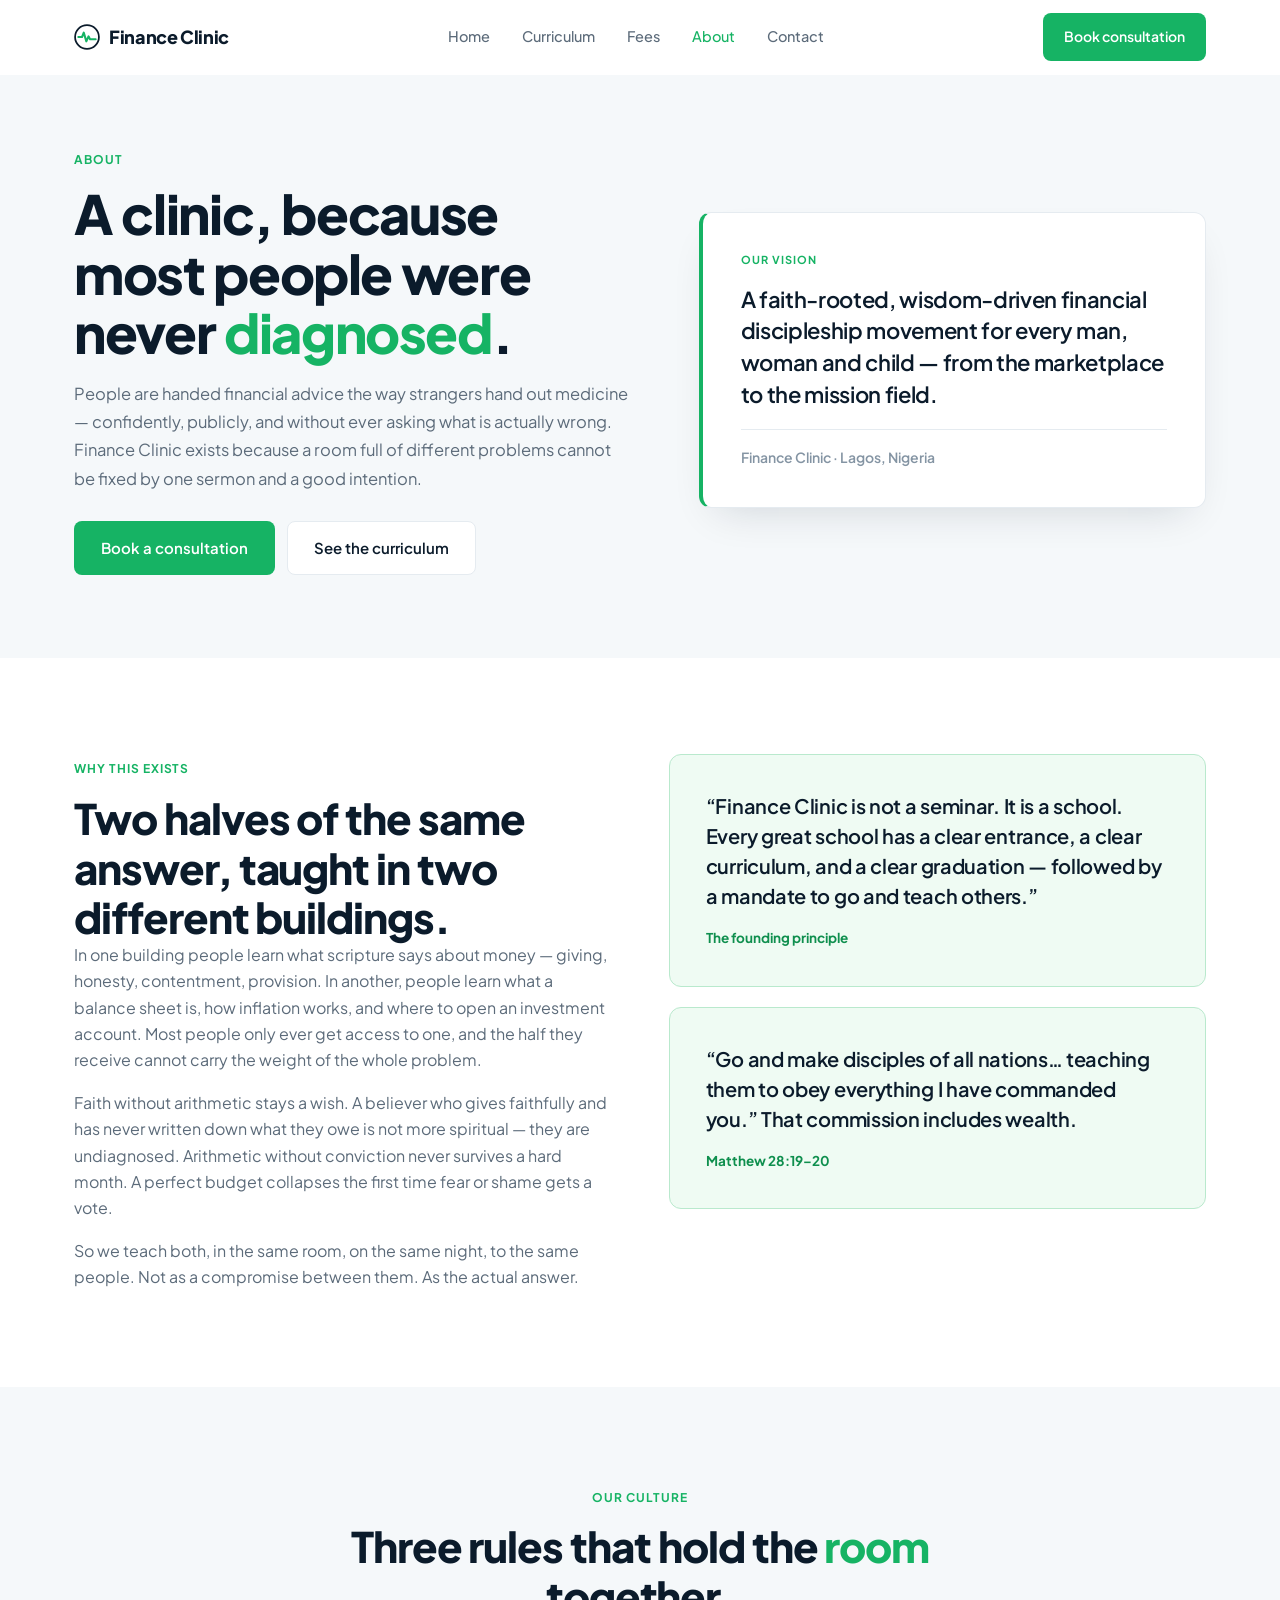
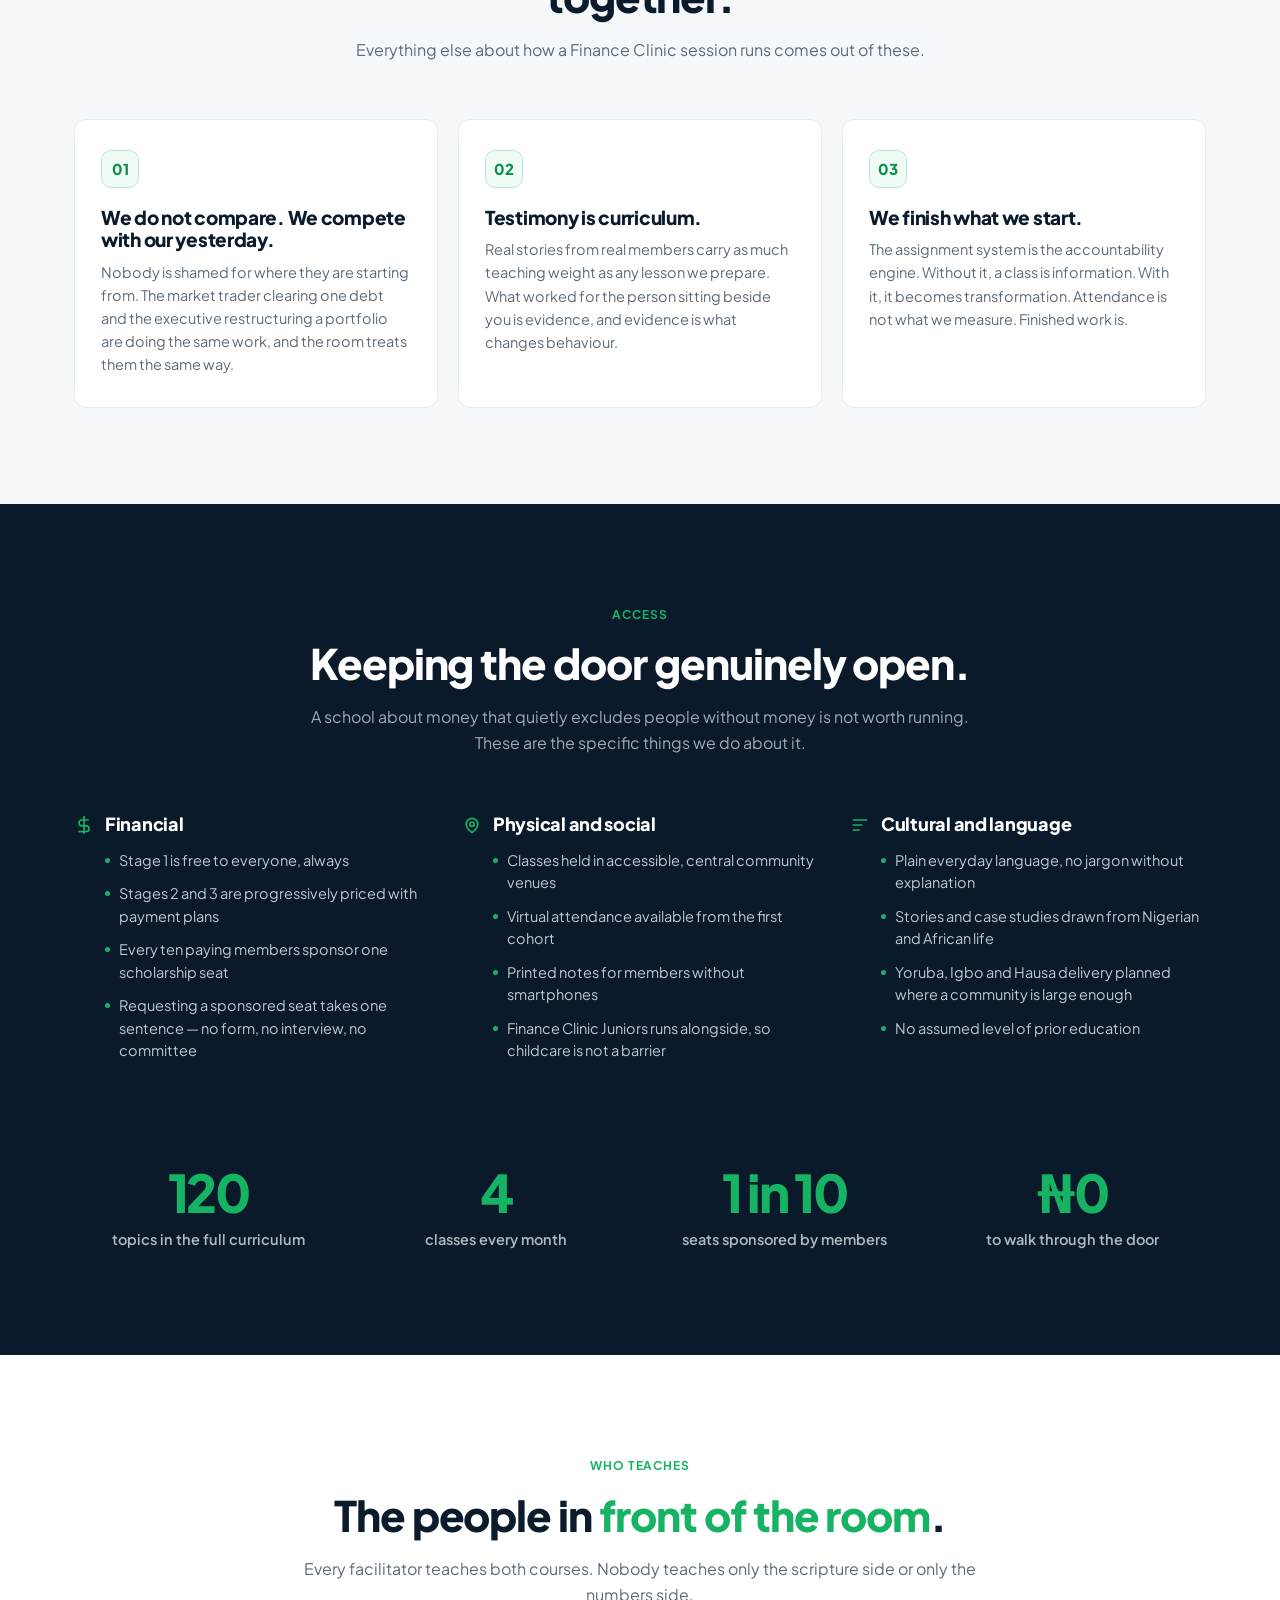
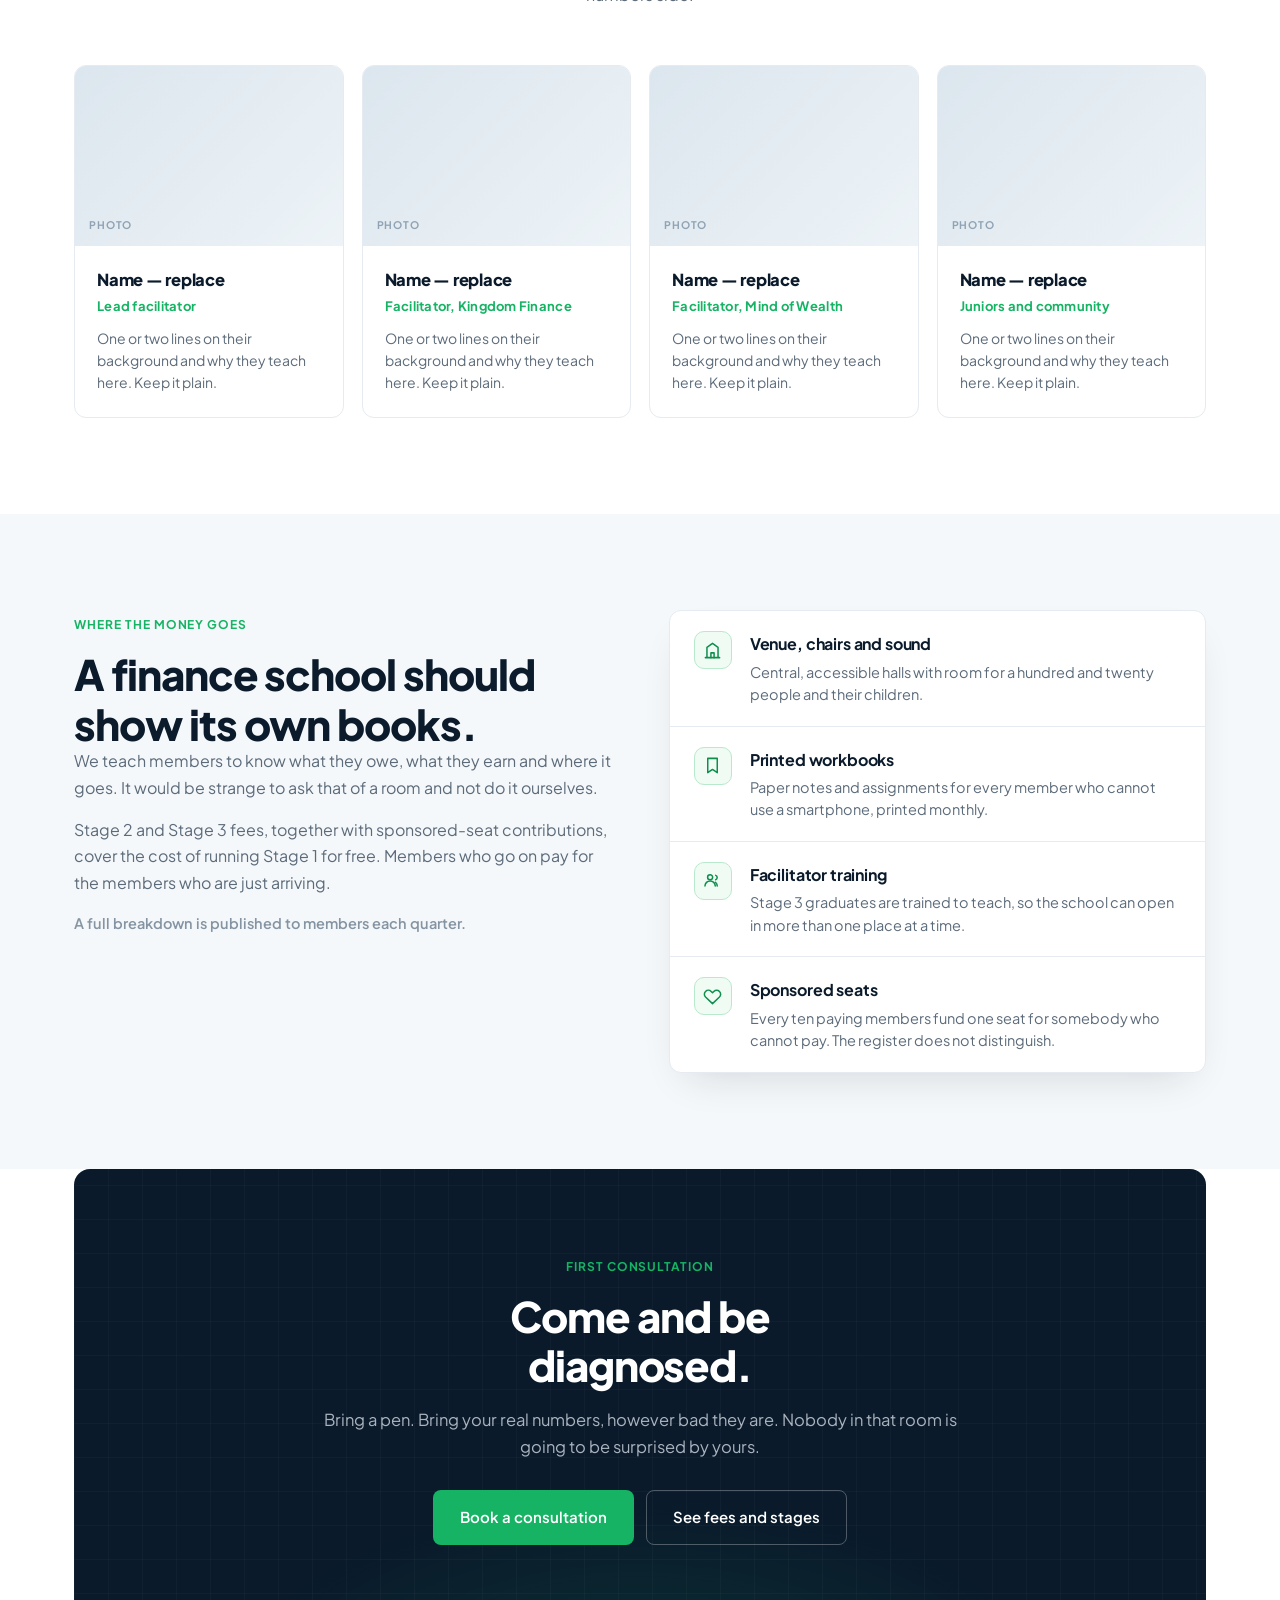
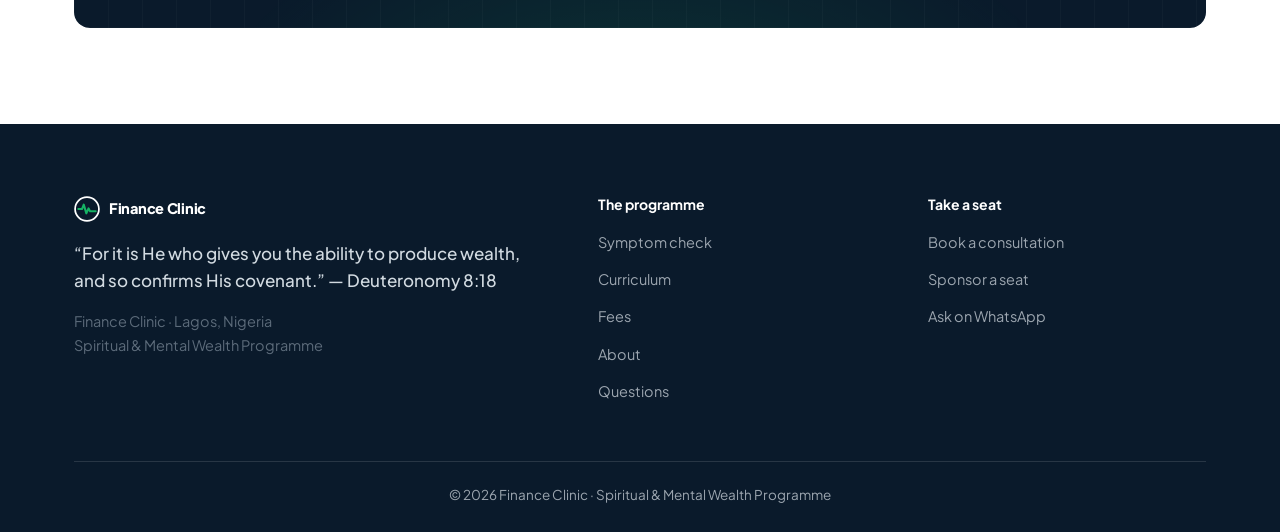
==== about.html @ 300122e2 "1. Restructure: Rename home page to index.html, import about and contact pages, update internal link" ====
<!DOCTYPE html>
<html lang="en">
<head>
<meta charset="UTF-8">
<meta name="viewport" content="width=device-width, initial-scale=1.0">
<title>About — Finance Clinic</title>
<meta name="description" content="Why Finance Clinic is a school and not a seminar. Our vision, our culture, how we keep the door open to every income, and where the money goes.">
<link rel="preconnect" href="https://fonts.googleapis.com">
<link rel="preconnect" href="https://fonts.gstatic.com" crossorigin>
<link href="https://fonts.googleapis.com/css2?family=Plus+Jakarta+Sans:wght@400;500;600;700;800&display=swap" rel="stylesheet">
<style>
:root{
  --navy:#0A1A2B;--ink:#0B1B2B;--body:#5C6B7A;--muted:#8494A3;
  --green:#16B364;--green-dk:#0F8F4E;--green-tint:#EFFBF3;--green-line:#B9E9CD;
  --bg:#F5F8FA;--white:#FFFFFF;--line:#E5EBF0;
  --r:12px;--r-sm:8px;--pad:clamp(64px,7.5vw,110px);--wrap:1180px;
  --shadow:0 18px 40px -18px rgba(11,27,43,.16);
}
*{box-sizing:border-box;margin:0;padding:0}
html{scroll-behavior:smooth;-webkit-text-size-adjust:100%}
body{background:var(--white);color:var(--ink);font-family:"Plus Jakarta Sans",-apple-system,sans-serif;font-size:16px;line-height:1.65;-webkit-font-smoothing:antialiased}
img,svg{display:block;max-width:100%}
a{color:inherit}
:focus-visible{outline:2.5px solid var(--green);outline-offset:3px;border-radius:4px}
.wrap{width:100%;max-width:var(--wrap);margin:0 auto;padding:0 24px}
.sec{padding:var(--pad) 0}
.sec--bg{background:var(--bg)}
.sec--navy{background:var(--navy);color:#E8EFF5}
h1,h2,h3,h4{line-height:1.18;letter-spacing:-.025em;font-weight:800}
h1{font-size:clamp(34px,4.9vw,54px);line-height:1.1}
h2{font-size:clamp(28px,3.6vw,42px)}
h3{font-size:clamp(18px,1.5vw,20px);letter-spacing:-.015em}
.g{color:var(--green)}
p{color:var(--body)}
.lede{font-size:16.5px;line-height:1.7}
.eyebrow{display:inline-block;font-size:12px;font-weight:700;letter-spacing:.08em;text-transform:uppercase;color:var(--green);margin-bottom:14px}
.head{text-align:center;max-width:680px;margin:0 auto clamp(38px,4.5vw,56px)}
.head h2{margin-bottom:16px}
.head p{font-size:16px}
.sec--navy .head h2{color:#fff}
.sec--navy .head p{color:rgba(232,239,245,.68)}

.btn{display:inline-flex;align-items:center;justify-content:center;gap:8px;font-family:inherit;font-size:15px;font-weight:600;padding:14px 26px;border-radius:var(--r-sm);border:1.5px solid transparent;text-decoration:none;cursor:pointer;transition:background .18s,transform .18s,border-color .18s,color .18s}
.btn--green{background:var(--green);color:#fff}
.btn--green:hover{background:var(--green-dk);transform:translateY(-2px)}
.btn--out{background:var(--white);color:var(--ink);border-color:var(--line)}
.btn--out:hover{border-color:var(--green);color:var(--green);transform:translateY(-2px)}
.btn--onNavy{background:transparent;color:#fff;border-color:rgba(255,255,255,.28)}
.btn--onNavy:hover{border-color:#fff;transform:translateY(-2px)}
.btn--sm{padding:11px 20px;font-size:14px}

.nav{position:sticky;top:0;z-index:80;background:rgba(255,255,255,.94);backdrop-filter:blur(10px);border-bottom:1px solid transparent;transition:border-color .25s}
.nav.stuck{border-bottom-color:var(--line)}
.nav__in{display:flex;align-items:center;justify-content:space-between;gap:22px;height:74px}
.brand{display:flex;align-items:center;gap:9px;text-decoration:none;font-weight:800;font-size:18px;letter-spacing:-.02em}
.brand svg{width:26px;height:26px;flex:none}
.nav__links{display:flex;gap:32px}
.nav__links a{font-size:14.5px;font-weight:500;color:var(--body);text-decoration:none;transition:color .16s}
.nav__links a:hover,.nav__links a.on{color:var(--green)}
@media(max-width:940px){.nav__links{display:none}}
@media(max-width:420px){.nav .btn{display:none}}

/* hero */
.hero{background:var(--bg);padding:clamp(46px,5.5vw,78px) 0 clamp(56px,6.5vw,92px)}
.hero__grid{display:grid;grid-template-columns:1.05fr .95fr;gap:clamp(34px,5vw,64px);align-items:center}
.hero h1{margin-bottom:18px}
.hero h1 span{color:var(--green)}
.hero p{max-width:48ch}
.hero__btns{display:flex;flex-wrap:wrap;gap:12px;margin-top:28px}
@media(max-width:900px){.hero__grid{grid-template-columns:1fr}}
.vision{background:var(--white);border:1px solid var(--line);border-left:4px solid var(--green);border-radius:var(--r);box-shadow:var(--shadow);padding:clamp(28px,3.4vw,38px)}
.vision span{display:block;font-size:11px;font-weight:700;letter-spacing:.09em;text-transform:uppercase;color:var(--green);margin-bottom:14px}
.vision p{font-size:clamp(18px,2vw,22px);line-height:1.45;color:var(--ink);font-weight:600;letter-spacing:-.015em}
.vision cite{display:block;font-style:normal;font-size:14px;color:var(--muted);margin-top:18px;padding-top:16px;border-top:1px solid var(--line);font-weight:600}

/* story */
.story{display:grid;grid-template-columns:1fr 1fr;gap:clamp(30px,4.5vw,64px);align-items:start}
@media(max-width:900px){.story{grid-template-columns:1fr}}
.story p + p{margin-top:16px}
.pull{background:var(--green-tint);border:1px solid var(--green-line);border-radius:var(--r);padding:clamp(26px,3.2vw,36px)}
.pull p{font-size:clamp(17px,1.9vw,20px);line-height:1.5;color:var(--ink);font-weight:600;letter-spacing:-.015em}
.pull cite{display:block;font-style:normal;font-size:13.5px;color:var(--green-dk);margin-top:16px;font-weight:700}

/* culture cards */
.cards3{display:grid;grid-template-columns:repeat(3,1fr);gap:20px}
@media(max-width:900px){.cards3{grid-template-columns:1fr}}
.vcard{background:var(--white);border:1px solid var(--line);border-radius:var(--r);padding:30px 26px;transition:box-shadow .2s,transform .2s,border-color .2s}
.vcard:hover{box-shadow:var(--shadow);transform:translateY(-3px);border-color:var(--green-line)}
.vcard__n{width:38px;height:38px;border-radius:10px;background:var(--green-tint);border:1px solid var(--green-line);display:grid;place-items:center;font-weight:800;color:var(--green-dk);font-size:15px;margin-bottom:18px}
.vcard h3{margin-bottom:10px;font-size:19px}
.vcard p{font-size:14.5px;line-height:1.6}

/* access */
.access{display:grid;grid-template-columns:repeat(3,1fr);gap:clamp(20px,3vw,32px)}
@media(max-width:900px){.access{grid-template-columns:1fr}}
.acc h3{display:flex;gap:11px;align-items:flex-start;margin-bottom:14px;font-size:18px;color:#fff}
.acc h3 svg{width:20px;height:20px;flex:none;margin-top:2px;fill:none;stroke:var(--green);stroke-width:2;stroke-linecap:round;stroke-linejoin:round}
.acc ul{list-style:none;display:grid;gap:11px;padding-left:31px}
.acc li{font-size:14.5px;line-height:1.55;color:rgba(232,239,245,.82);position:relative;padding-left:14px}
.acc li::before{content:"";position:absolute;left:0;top:9px;width:5px;height:5px;border-radius:99px;background:var(--green)}

/* people */
.people{display:grid;grid-template-columns:repeat(4,1fr);gap:18px}
@media(max-width:940px){.people{grid-template-columns:1fr 1fr}}
@media(max-width:520px){.people{grid-template-columns:1fr}}
.person{background:var(--white);border:1px solid var(--line);border-radius:var(--r);overflow:hidden}
.person__ph{height:180px;background:linear-gradient(135deg,#DCE6EE,#EDF3F7);position:relative}
.person__ph::after{content:attr(data-label);position:absolute;left:14px;bottom:12px;font-size:10.5px;font-weight:700;letter-spacing:.08em;text-transform:uppercase;color:#8FA3B4}
.person__bd{padding:20px 22px 24px}
.person__bd b{display:block;font-size:16.5px;font-weight:800;letter-spacing:-.015em}
.person__bd span{display:block;font-size:13px;font-weight:700;color:var(--green);margin-top:3px;letter-spacing:.02em}
.person__bd p{font-size:14px;line-height:1.55;margin-top:11px}

/* transparency */
.money{background:var(--white);border:1px solid var(--line);border-radius:var(--r);box-shadow:var(--shadow);overflow:hidden}
.money__row{display:grid;grid-template-columns:auto 1fr;gap:18px;padding:20px 24px;border-bottom:1px solid var(--line);align-items:start}
.money__row:last-child{border-bottom:0}
.money__ic{width:38px;height:38px;border-radius:10px;background:var(--green-tint);border:1px solid var(--green-line);display:grid;place-items:center}
.money__ic svg{width:19px;height:19px;fill:none;stroke:var(--green-dk);stroke-width:1.9;stroke-linecap:round;stroke-linejoin:round}
.money__row b{display:block;font-size:16px;font-weight:700;letter-spacing:-.01em}
.money__row p{font-size:14.5px;line-height:1.55;margin-top:3px}
.note{margin-top:20px;font-size:14.5px;color:var(--muted);font-weight:600}

/* stats */
.stats{display:grid;grid-template-columns:repeat(4,1fr);gap:20px}
@media(max-width:820px){.stats{grid-template-columns:1fr 1fr}}
.stat{text-align:center;padding:8px}
.stat b{display:block;font-size:clamp(38px,4.6vw,52px);font-weight:800;letter-spacing:-.045em;color:var(--green);line-height:1}
.stat span{display:block;font-size:14.5px;color:rgba(232,239,245,.75);margin-top:10px;font-weight:600}

/* cta + footer */
.final{padding:0 0 var(--pad)}
.cta{position:relative;overflow:hidden;border-radius:16px;text-align:center;padding:clamp(48px,6.5vw,86px) 24px;background:var(--navy)}
.cta::before{content:"";position:absolute;inset:0;opacity:.55;background:
  radial-gradient(620px 320px at 50% 120%,rgba(22,179,100,.3),transparent 70%),
  repeating-linear-gradient(90deg,rgba(255,255,255,.05) 0 1px,transparent 1px 34px),
  repeating-linear-gradient(0deg,rgba(255,255,255,.05) 0 1px,transparent 1px 34px)}
.cta > *{position:relative}
.cta h2{color:#fff;max-width:16ch;margin:0 auto 16px}
.cta p{color:rgba(232,239,245,.72);max-width:54ch;margin:0 auto;font-size:16.5px}
.cta__btns{display:flex;gap:12px;justify-content:center;flex-wrap:wrap;margin-top:30px}
.foot{background:var(--navy);color:rgba(232,239,245,.66);padding:clamp(50px,6vw,72px) 0 0}
.foot__grid{display:grid;grid-template-columns:1.7fr 1fr 1fr;gap:clamp(26px,4vw,52px)}
@media(max-width:820px){.foot__grid{grid-template-columns:1fr 1fr}}
@media(max-width:540px){.foot__grid{grid-template-columns:1fr}}
.foot .brand{color:#fff}
.foot h4{color:#fff;font-size:14px;font-weight:700;margin-bottom:16px;letter-spacing:0}
.foot ul{list-style:none;display:grid;gap:11px}
.foot a{font-size:14.5px;text-decoration:none;transition:color .16s}
.foot a:hover{color:var(--green)}
.verse{font-size:17px;line-height:1.6;color:rgba(232,239,245,.9);max-width:44ch;margin-top:18px;font-weight:500}
.foot__addr{font-size:14.5px;margin-top:16px}
.foot__bar{margin-top:clamp(38px,5vw,56px);border-top:1px solid rgba(255,255,255,.12);padding:22px 0 26px;text-align:center;font-size:13.5px}

.pull--2{margin-top:20px}
.sec--tight{padding-top:0}
.rv{opacity:0;transform:translateY(18px);transition:opacity .6s ease,transform .6s ease}
.rv.on{opacity:1;transform:none}
@media(prefers-reduced-motion:reduce){*{animation:none!important;transition:none!important}.rv{opacity:1;transform:none}html{scroll-behavior:auto}}
</style>
</head>
<body>

<nav class="nav" id="nav">
  <div class="wrap nav__in">
    <a class="brand" href="index.html">
      <svg viewBox="0 0 24 24" aria-hidden="true"><circle cx="12" cy="12" r="11" fill="none" stroke="#0B1B2B" stroke-width="1.6"/><path d="M4 12h3.4l1.6-4 2.4 8 2-4.6 1.4 2.6H20" fill="none" stroke="#16B364" stroke-width="1.9" stroke-linecap="round" stroke-linejoin="round"/></svg>
      Finance Clinic
    </a>
    <div class="nav__links">
      <a href="index.html">Home</a>
      <a href="curriculum.html">Curriculum</a>
      <a href="fees.html">Fees</a>
      <a href="about.html" class="on">About</a>
      <a href="contact.html">Contact</a>
    </div>
    <a class="btn btn--green btn--sm" href="contact.html">Book consultation</a>
  </div>
</nav>

<main id="top">

<!-- HERO -->
<section class="hero">
  <div class="wrap hero__grid">
    <div>
      <span class="eyebrow">About</span>
      <h1>A clinic, because most people were never <span>diagnosed</span>.</h1>
      <p class="lede">People are handed financial advice the way strangers hand out medicine — confidently, publicly, and without ever asking what is actually wrong. Finance Clinic exists because a room full of different problems cannot be fixed by one sermon and a good intention.</p>
      <div class="hero__btns">
        <a class="btn btn--green" href="contact.html">Book a consultation</a>
        <a class="btn btn--out" href="curriculum.html">See the curriculum</a>
      </div>
    </div>
    <aside class="vision rv">
      <span>Our vision</span>
      <p>A faith-rooted, wisdom-driven financial discipleship movement for every man, woman and child — from the marketplace to the mission field.</p>
      <cite>Finance Clinic · Lagos, Nigeria</cite>
    </aside>
  </div>
</section>

<!-- STORY -->
<section class="sec">
  <div class="wrap story">
    <div class="rv">
      <span class="eyebrow">Why this exists</span>
      <h2>Two halves of the same answer, taught in two different buildings.</h2>
      <p>In one building people learn what scripture says about money — giving, honesty, contentment, provision. In another, people learn what a balance sheet is, how inflation works, and where to open an investment account. Most people only ever get access to one, and the half they receive cannot carry the weight of the whole problem.</p>
      <p>Faith without arithmetic stays a wish. A believer who gives faithfully and has never written down what they owe is not more spiritual — they are undiagnosed. Arithmetic without conviction never survives a hard month. A perfect budget collapses the first time fear or shame gets a vote.</p>
      <p>So we teach both, in the same room, on the same night, to the same people. Not as a compromise between them. As the actual answer.</p>
    </div>
    <div class="rv">
      <div class="pull">
        <p>“Finance Clinic is not a seminar. It is a school. Every great school has a clear entrance, a clear curriculum, and a clear graduation — followed by a mandate to go and teach others.”</p>
        <cite>The founding principle</cite>
      </div>
      <div class="pull pull--2">
        <p>“Go and make disciples of all nations… teaching them to obey everything I have commanded you.” That commission includes wealth.</p>
        <cite>Matthew 28:19–20</cite>
      </div>
    </div>
  </div>
</section>

<!-- CULTURE -->
<section class="sec sec--bg">
  <div class="wrap">
    <div class="head rv">
      <span class="eyebrow">Our culture</span>
      <h2>Three rules that hold the <span class="g">room</span> together.</h2>
      <p>Everything else about how a Finance Clinic session runs comes out of these.</p>
    </div>
    <div class="cards3">
      <div class="vcard rv">
        <div class="vcard__n">01</div>
        <h3>We do not compare. We compete with our yesterday.</h3>
        <p>Nobody is shamed for where they are starting from. The market trader clearing one debt and the executive restructuring a portfolio are doing the same work, and the room treats them the same way.</p>
      </div>
      <div class="vcard rv">
        <div class="vcard__n">02</div>
        <h3>Testimony is curriculum.</h3>
        <p>Real stories from real members carry as much teaching weight as any lesson we prepare. What worked for the person sitting beside you is evidence, and evidence is what changes behaviour.</p>
      </div>
      <div class="vcard rv">
        <div class="vcard__n">03</div>
        <h3>We finish what we start.</h3>
        <p>The assignment system is the accountability engine. Without it, a class is information. With it, it becomes transformation. Attendance is not what we measure. Finished work is.</p>
      </div>
    </div>
  </div>
</section>

<!-- ACCESS -->
<section class="sec sec--navy">
  <div class="wrap">
    <div class="head rv">
      <span class="eyebrow">Access</span>
      <h2>Keeping the door genuinely open.</h2>
      <p>A school about money that quietly excludes people without money is not worth running. These are the specific things we do about it.</p>
    </div>
    <div class="access">
      <div class="acc rv">
        <h3><svg viewBox="0 0 24 24"><path d="M12 2v20M17 6H9.5a3.5 3.5 0 000 7h5a3.5 3.5 0 010 7H6"/></svg>Financial</h3>
        <ul>
          <li>Stage 1 is free to everyone, always</li>
          <li>Stages 2 and 3 are progressively priced with payment plans</li>
          <li>Every ten paying members sponsor one scholarship seat</li>
          <li>Requesting a sponsored seat takes one sentence — no form, no interview, no committee</li>
        </ul>
      </div>
      <div class="acc rv">
        <h3><svg viewBox="0 0 24 24"><path d="M12 21s-7-5.2-7-10a7 7 0 0114 0c0 4.8-7 10-7 10z"/><circle cx="12" cy="11" r="2.6"/></svg>Physical and social</h3>
        <ul>
          <li>Classes held in accessible, central community venues</li>
          <li>Virtual attendance available from the first cohort</li>
          <li>Printed notes for members without smartphones</li>
          <li>Finance Clinic Juniors runs alongside, so childcare is not a barrier</li>
        </ul>
      </div>
      <div class="acc rv">
        <h3><svg viewBox="0 0 24 24"><path d="M4 6h16M4 12h10M4 18h7"/></svg>Cultural and language</h3>
        <ul>
          <li>Plain everyday language, no jargon without explanation</li>
          <li>Stories and case studies drawn from Nigerian and African life</li>
          <li>Yoruba, Igbo and Hausa delivery planned where a community is large enough</li>
          <li>No assumed level of prior education</li>
        </ul>
      </div>
    </div>
  </div>
</section>

<!-- NUMBERS -->
<!-- REPLACE: these four figures are placeholders. Publish only numbers you can evidence. -->
<section class="sec sec--navy sec--tight">
  <div class="wrap">
    <div class="stats">
      <div class="stat rv"><b>120</b><span>topics in the full curriculum</span></div>
      <div class="stat rv"><b>4</b><span>classes every month</span></div>
      <div class="stat rv"><b>1 in 10</b><span>seats sponsored by members</span></div>
      <div class="stat rv"><b>₦0</b><span>to walk through the door</span></div>
    </div>
  </div>
</section>

<!-- PEOPLE -->
<!-- REPLACE BEFORE PUBLISHING: photo slots and all four names, roles and bios are placeholders. -->
<section class="sec">
  <div class="wrap">
    <div class="head rv">
      <span class="eyebrow">Who teaches</span>
      <h2>The people in <span class="g">front of the room</span>.</h2>
      <p>Every facilitator teaches both courses. Nobody teaches only the scripture side or only the numbers side.</p>
    </div>
    <div class="people">
      <div class="person rv">
        <div class="person__ph" data-label="Photo"></div>
        <div class="person__bd"><b>Name — replace</b><span>Lead facilitator</span><p>One or two lines on their background and why they teach here. Keep it plain.</p></div>
      </div>
      <div class="person rv">
        <div class="person__ph" data-label="Photo"></div>
        <div class="person__bd"><b>Name — replace</b><span>Facilitator, Kingdom Finance</span><p>One or two lines on their background and why they teach here. Keep it plain.</p></div>
      </div>
      <div class="person rv">
        <div class="person__ph" data-label="Photo"></div>
        <div class="person__bd"><b>Name — replace</b><span>Facilitator, Mind of Wealth</span><p>One or two lines on their background and why they teach here. Keep it plain.</p></div>
      </div>
      <div class="person rv">
        <div class="person__ph" data-label="Photo"></div>
        <div class="person__bd"><b>Name — replace</b><span>Juniors and community</span><p>One or two lines on their background and why they teach here. Keep it plain.</p></div>
      </div>
    </div>
  </div>
</section>

<!-- TRANSPARENCY -->
<section class="sec sec--bg">
  <div class="wrap story">
    <div class="rv">
      <span class="eyebrow">Where the money goes</span>
      <h2>A finance school should show its own books.</h2>
      <p>We teach members to know what they owe, what they earn and where it goes. It would be strange to ask that of a room and not do it ourselves.</p>
      <p>Stage 2 and Stage 3 fees, together with sponsored-seat contributions, cover the cost of running Stage 1 for free. Members who go on pay for the members who are just arriving.</p>
      <p class="note">A full breakdown is published to members each quarter.</p>
    </div>
    <div class="rv">
      <div class="money">
        <div class="money__row">
          <div class="money__ic"><svg viewBox="0 0 24 24"><path d="M3 21h18M5 21V8l7-5 7 5v13"/><path d="M10 21v-6h4v6"/></svg></div>
          <div><b>Venue, chairs and sound</b><p>Central, accessible halls with room for a hundred and twenty people and their children.</p></div>
        </div>
        <div class="money__row">
          <div class="money__ic"><svg viewBox="0 0 24 24"><path d="M6 3h12v18l-6-4-6 4z"/></svg></div>
          <div><b>Printed workbooks</b><p>Paper notes and assignments for every member who cannot use a smartphone, printed monthly.</p></div>
        </div>
        <div class="money__row">
          <div class="money__ic"><svg viewBox="0 0 24 24"><circle cx="9" cy="8" r="3.2"/><path d="M2.5 19a6.5 6.5 0 0113 0"/><path d="M16 5.5a3 3 0 010 5.6M18 19a6.4 6.4 0 00-2.2-4.8"/></svg></div>
          <div><b>Facilitator training</b><p>Stage 3 graduates are trained to teach, so the school can open in more than one place at a time.</p></div>
        </div>
        <div class="money__row">
          <div class="money__ic"><svg viewBox="0 0 24 24"><path d="M20.8 5.6a5 5 0 00-7.1 0L12 7.3l-1.7-1.7a5 5 0 10-7.1 7.1L12 21l8.8-8.3a5 5 0 000-7.1z"/></svg></div>
          <div><b>Sponsored seats</b><p>Every ten paying members fund one seat for somebody who cannot pay. The register does not distinguish.</p></div>
        </div>
      </div>
    </div>
  </div>
</section>

<!-- CTA -->
<section class="final">
  <div class="wrap">
    <div class="cta rv">
      <span class="eyebrow">First consultation</span>
      <h2>Come and be diagnosed.</h2>
      <p>Bring a pen. Bring your real numbers, however bad they are. Nobody in that room is going to be surprised by yours.</p>
      <div class="cta__btns">
        <a class="btn btn--green" href="contact.html">Book a consultation</a>
        <a class="btn btn--onNavy" href="fees.html">See fees and stages</a>
      </div>
    </div>
  </div>
</section>

</main>

<footer class="foot">
  <div class="wrap">
    <div class="foot__grid">
      <div>
        <a class="brand" href="index.html">
          <svg viewBox="0 0 24 24" aria-hidden="true"><circle cx="12" cy="12" r="11" fill="none" stroke="#FFFFFF" stroke-width="1.6"/><path d="M4 12h3.4l1.6-4 2.4 8 2-4.6 1.4 2.6H20" fill="none" stroke="#16B364" stroke-width="1.9" stroke-linecap="round" stroke-linejoin="round"/></svg>
          Finance Clinic
        </a>
        <p class="verse">“For it is He who gives you the ability to produce wealth, and so confirms His covenant.” — Deuteronomy 8:18</p>
        <p class="foot__addr">Finance Clinic · Lagos, Nigeria<br>Spiritual &amp; Mental Wealth Programme</p>
      </div>
      <div>
        <h4>The programme</h4>
        <ul>
          <li><a href="index.html#check">Symptom check</a></li>
          <li><a href="curriculum.html">Curriculum</a></li>
          <li><a href="fees.html">Fees</a></li>
          <li><a href="about.html">About</a></li>
          <li><a href="index.html#faq">Questions</a></li>
        </ul>
      </div>
      <div>
        <h4>Take a seat</h4>
        <ul>
          <li><a href="contact.html">Book a consultation</a></li>
          <li><a href="contact.html">Sponsor a seat</a></li>
          <li><a href="contact.html">Ask on WhatsApp</a></li>
        </ul>
      </div>
    </div>
    <div class="foot__bar">© 2026 Finance Clinic · Spiritual &amp; Mental Wealth Programme</div>
  </div>
</footer>

<script>
(function(){
  var nav=document.getElementById('nav');
  var s=function(){nav.classList.toggle('stuck',window.scrollY>10)};s();
  window.addEventListener('scroll',s,{passive:true});
  if('IntersectionObserver' in window){
    var io=new IntersectionObserver(function(es){es.forEach(function(e){if(e.isIntersecting){e.target.classList.add('on');io.unobserve(e.target)}})},{threshold:.1,rootMargin:'0px 0px -40px 0px'});
    document.querySelectorAll('.rv').forEach(function(el,i){el.style.transitionDelay=(Math.min(i%4,3)*65)+'ms';io.observe(el)});
  } else {document.querySelectorAll('.rv').forEach(function(el){el.classList.add('on')})}
})();
</script>
</body>
</html>
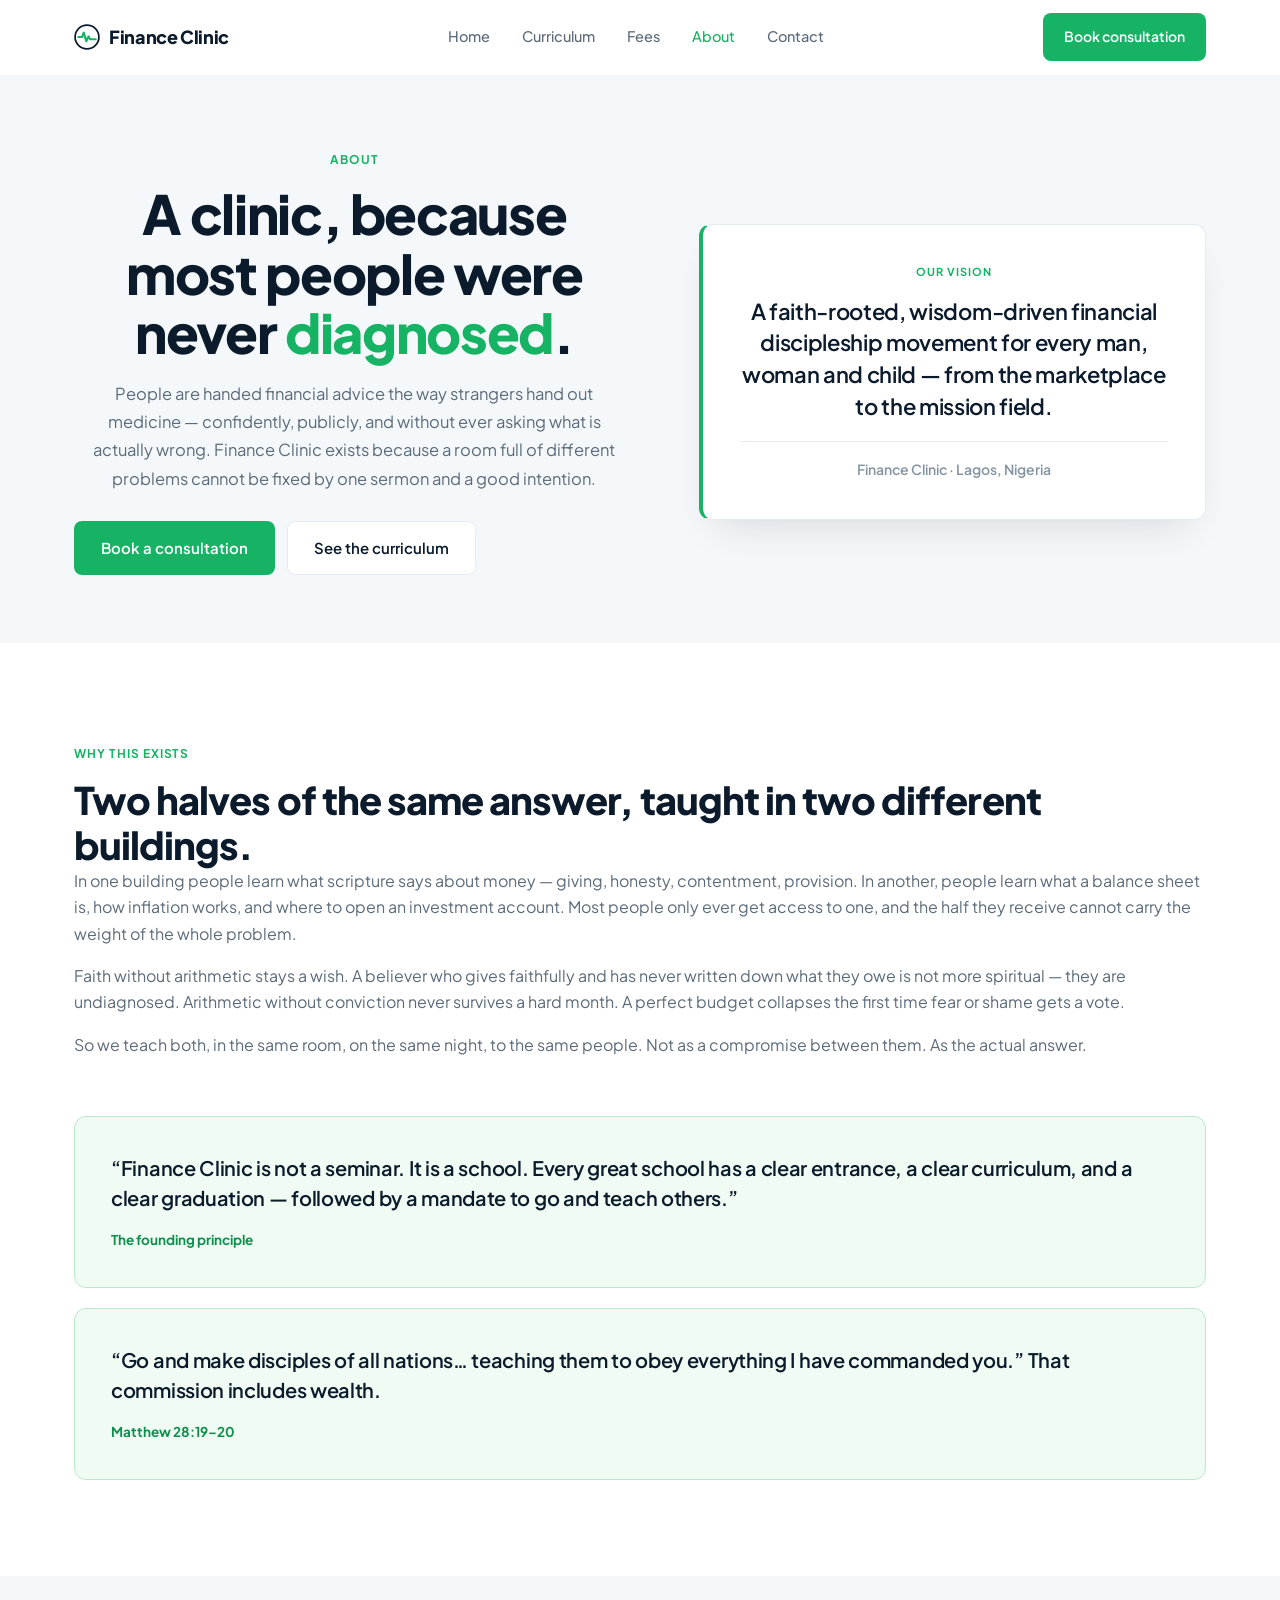
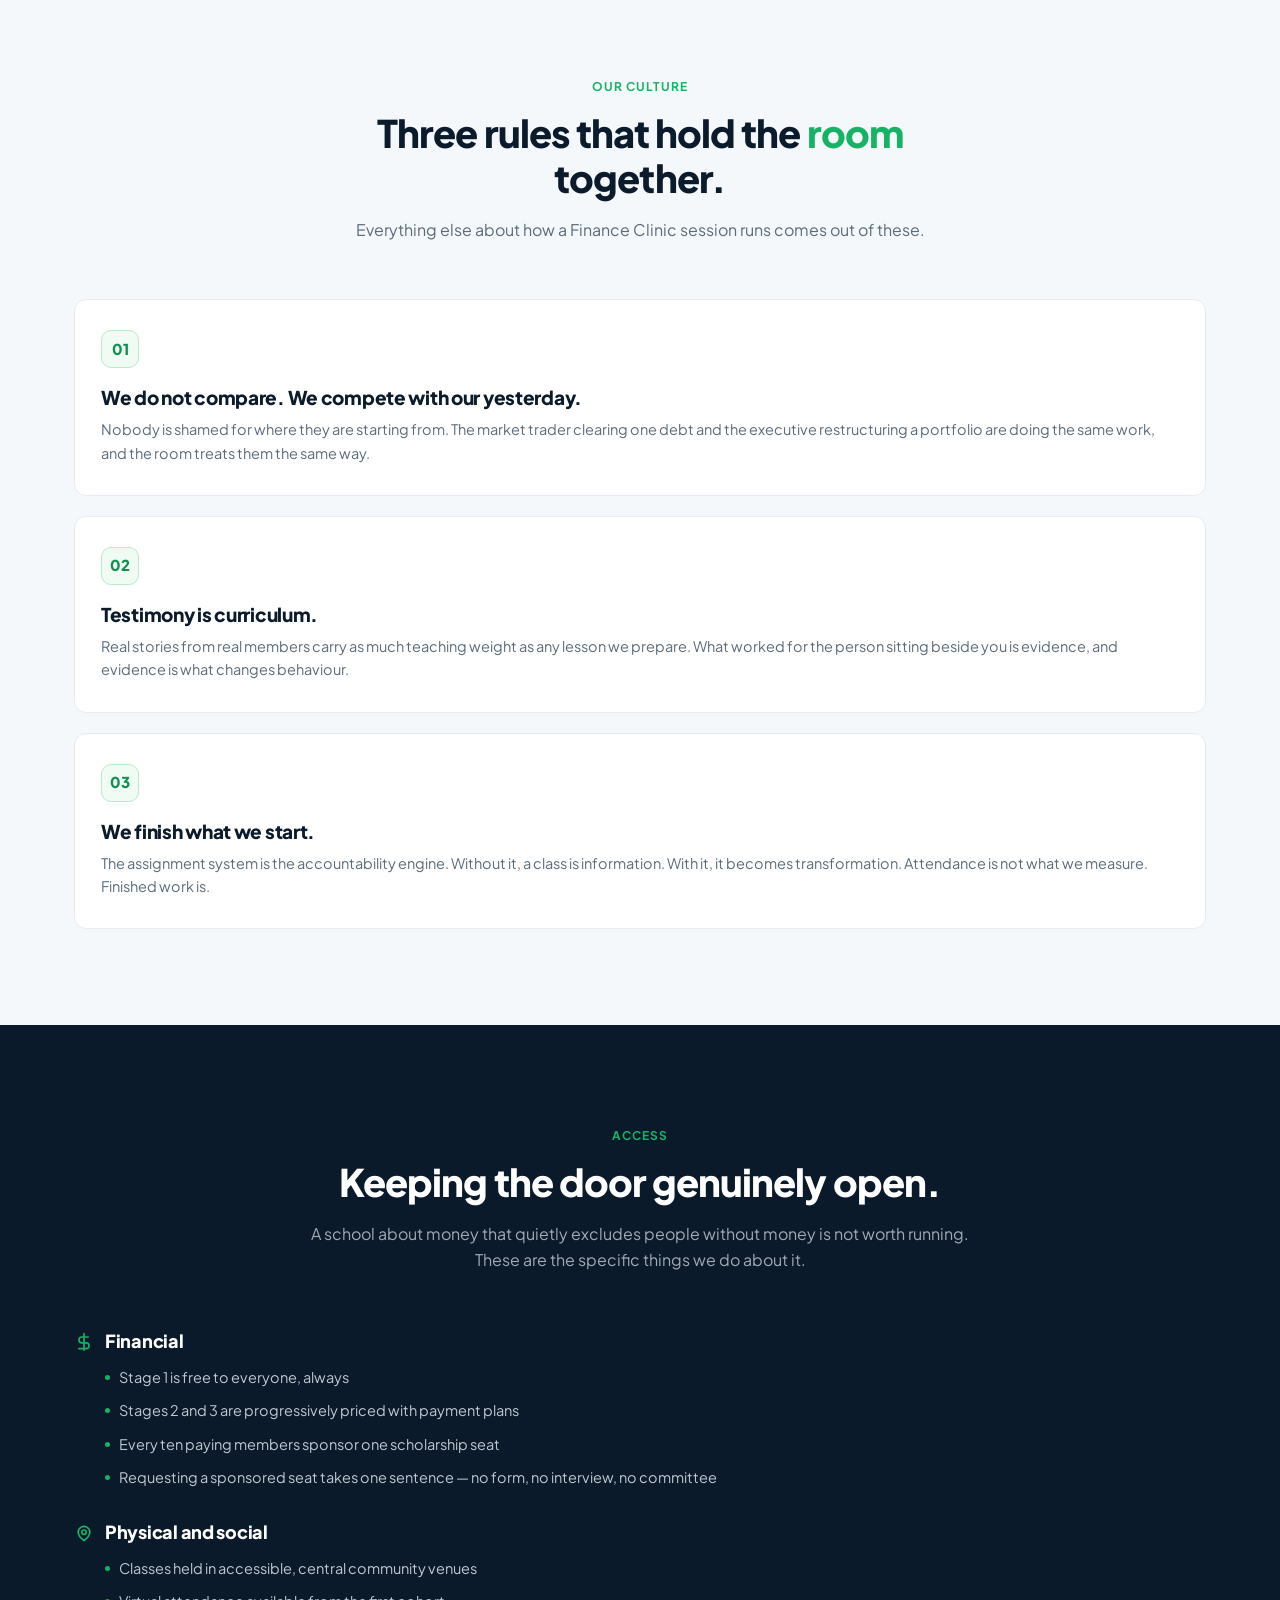
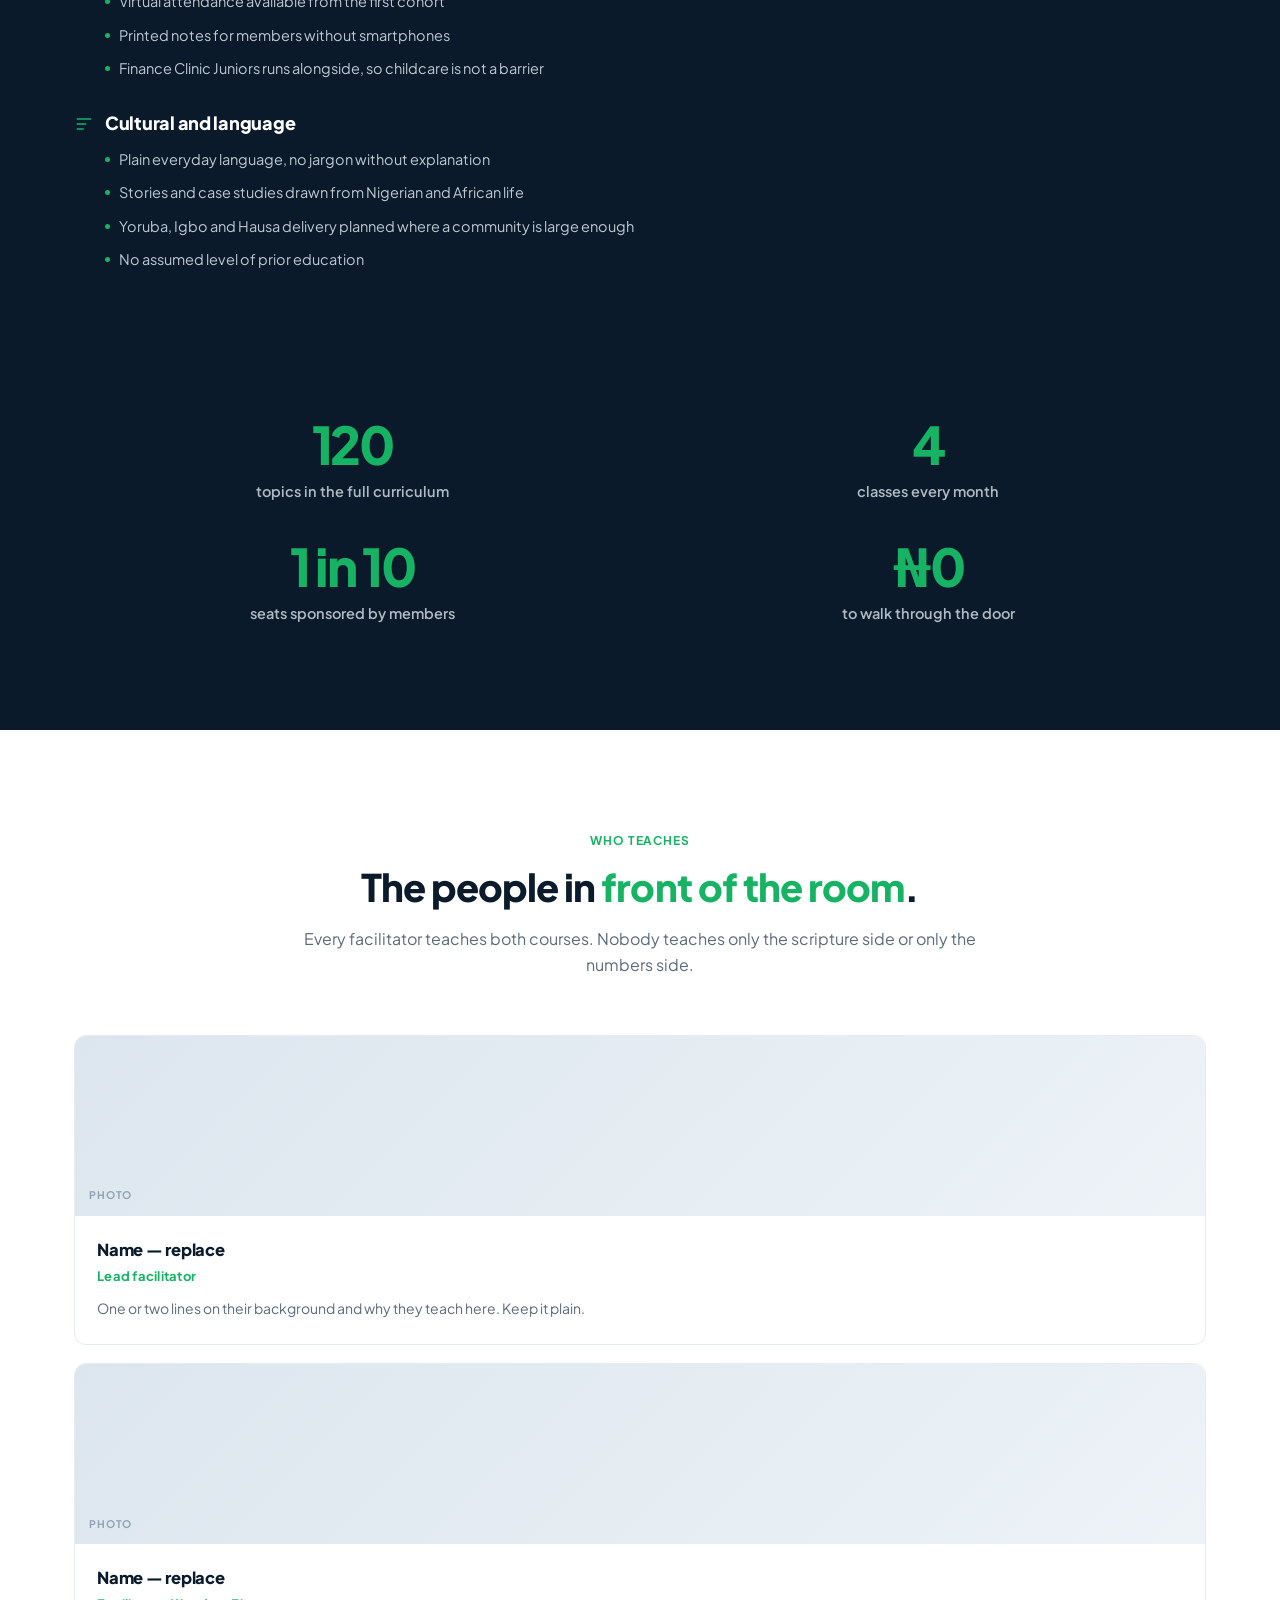
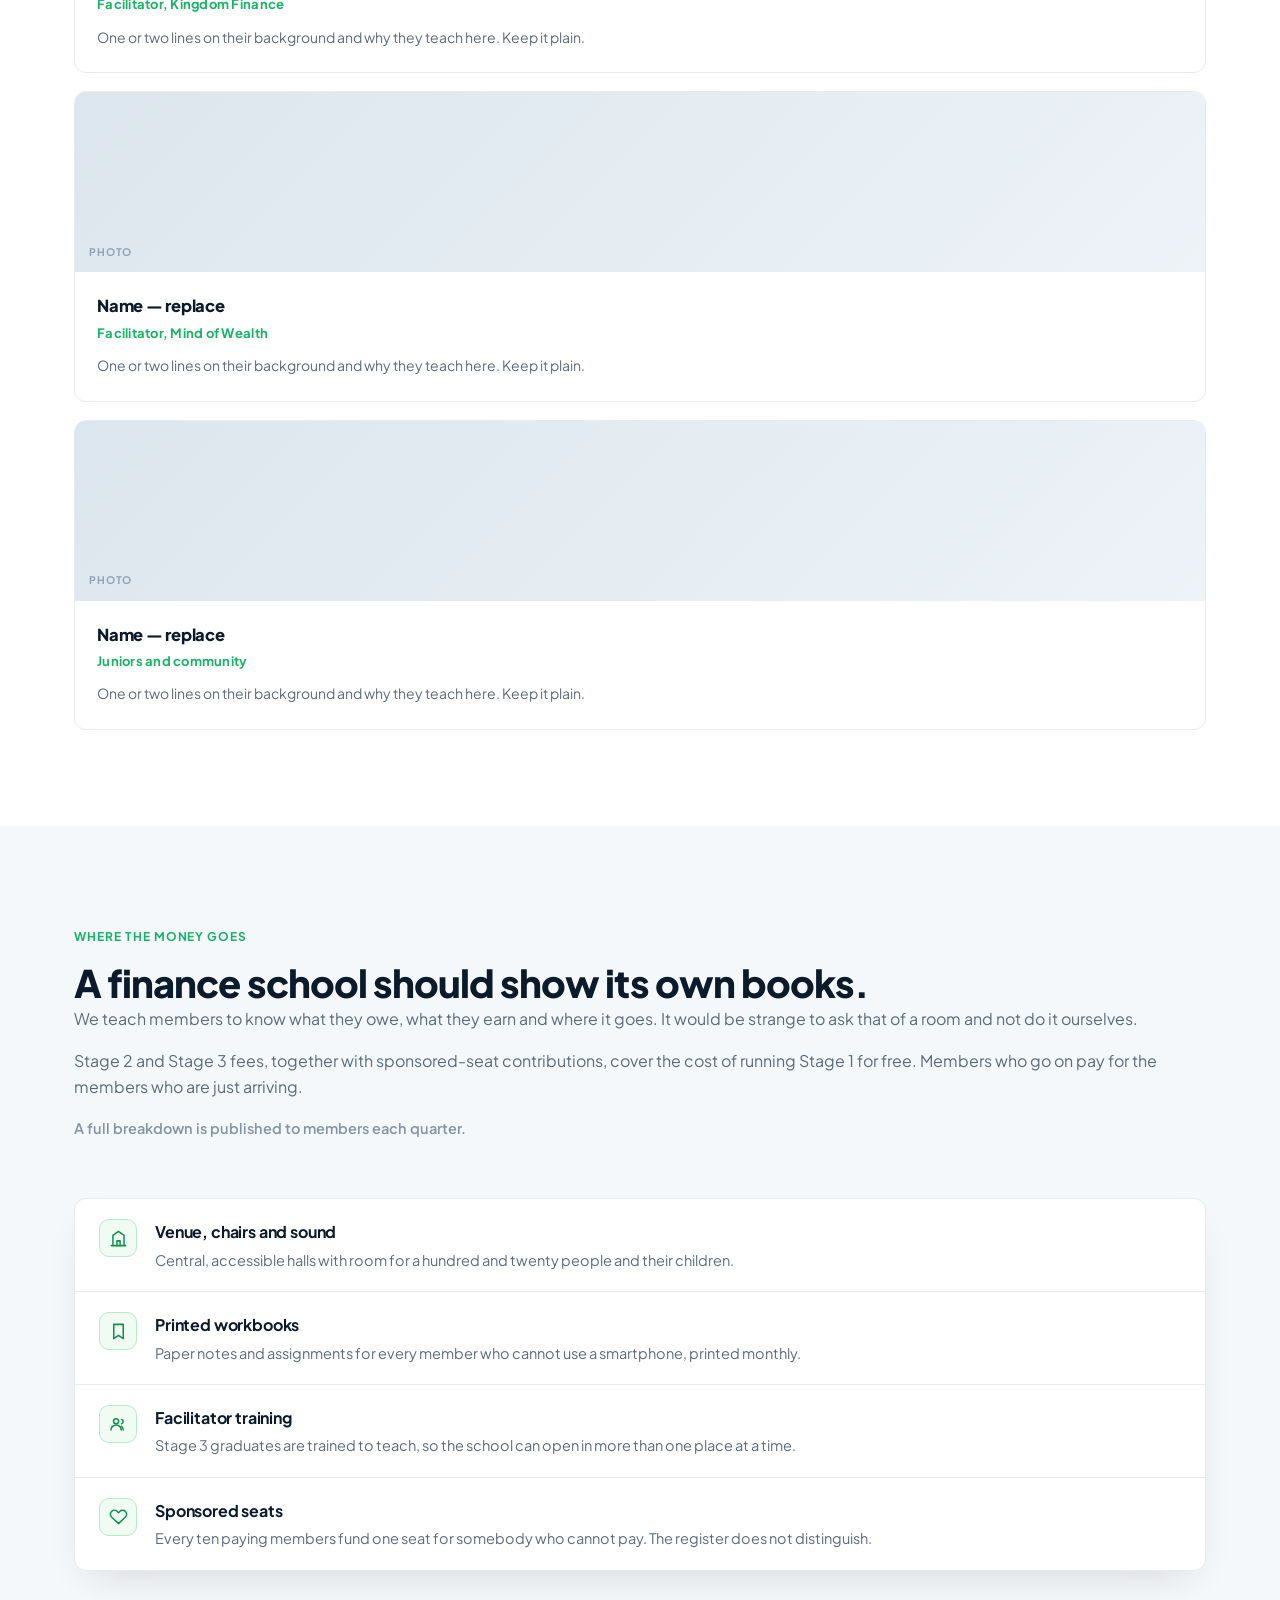
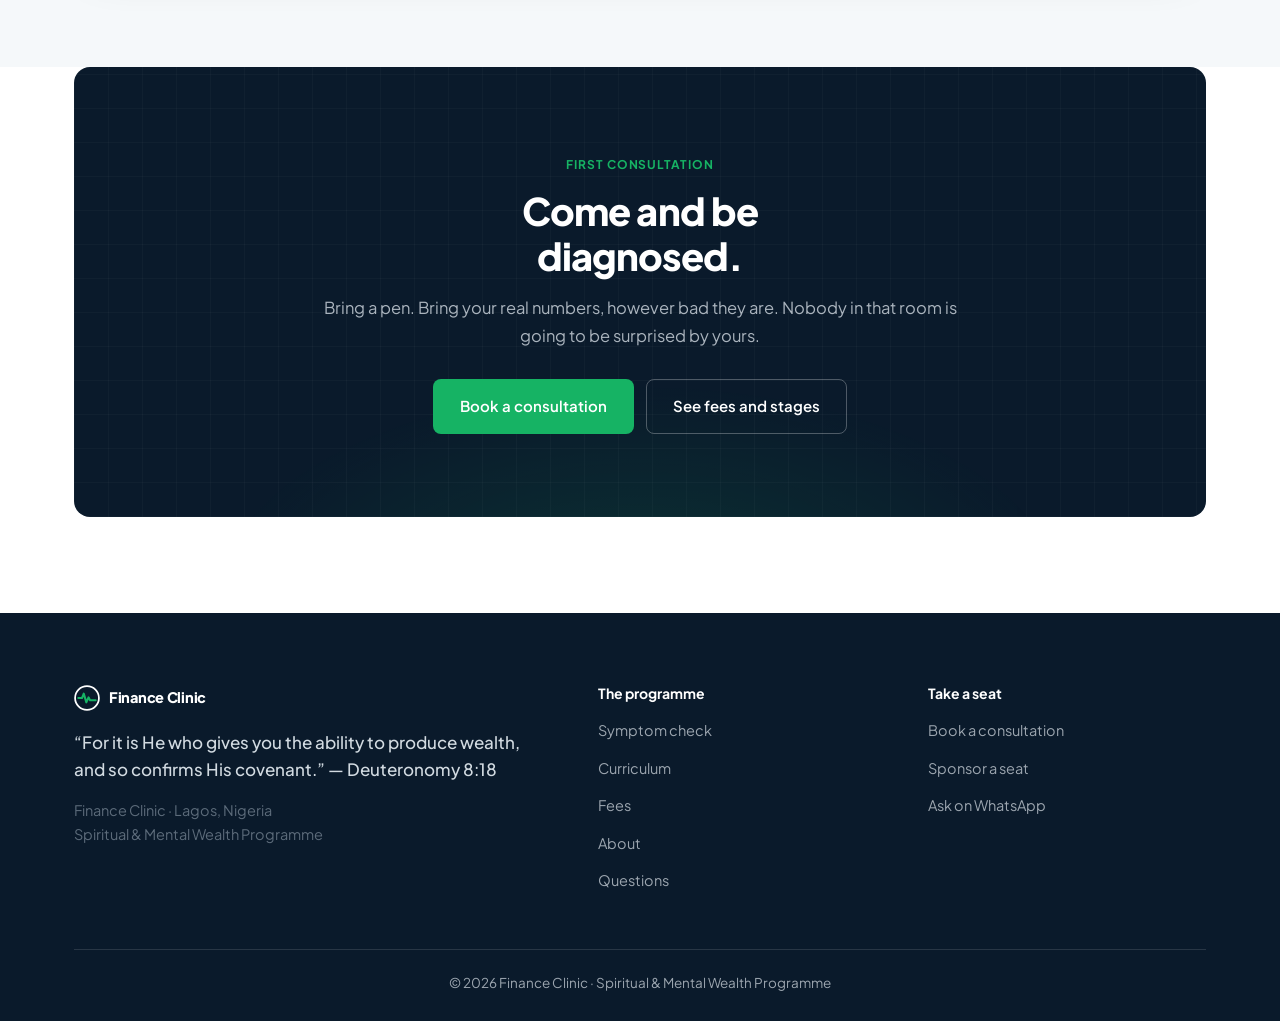
==== commit b13a23f0: "2. Extract shared assets: Extract common CSS to assets/styles.css and JavaScript logic to assets/app" ====
--- a/about.html
+++ b/about.html
@@ -8,156 +8,7 @@
 <link rel="preconnect" href="https://fonts.googleapis.com">
 <link rel="preconnect" href="https://fonts.gstatic.com" crossorigin>
 <link href="https://fonts.googleapis.com/css2?family=Plus+Jakarta+Sans:wght@400;500;600;700;800&display=swap" rel="stylesheet">
-<style>
-:root{
-  --navy:#0A1A2B;--ink:#0B1B2B;--body:#5C6B7A;--muted:#8494A3;
-  --green:#16B364;--green-dk:#0F8F4E;--green-tint:#EFFBF3;--green-line:#B9E9CD;
-  --bg:#F5F8FA;--white:#FFFFFF;--line:#E5EBF0;
-  --r:12px;--r-sm:8px;--pad:clamp(64px,7.5vw,110px);--wrap:1180px;
-  --shadow:0 18px 40px -18px rgba(11,27,43,.16);
-}
-*{box-sizing:border-box;margin:0;padding:0}
-html{scroll-behavior:smooth;-webkit-text-size-adjust:100%}
-body{background:var(--white);color:var(--ink);font-family:"Plus Jakarta Sans",-apple-system,sans-serif;font-size:16px;line-height:1.65;-webkit-font-smoothing:antialiased}
-img,svg{display:block;max-width:100%}
-a{color:inherit}
-:focus-visible{outline:2.5px solid var(--green);outline-offset:3px;border-radius:4px}
-.wrap{width:100%;max-width:var(--wrap);margin:0 auto;padding:0 24px}
-.sec{padding:var(--pad) 0}
-.sec--bg{background:var(--bg)}
-.sec--navy{background:var(--navy);color:#E8EFF5}
-h1,h2,h3,h4{line-height:1.18;letter-spacing:-.025em;font-weight:800}
-h1{font-size:clamp(34px,4.9vw,54px);line-height:1.1}
-h2{font-size:clamp(28px,3.6vw,42px)}
-h3{font-size:clamp(18px,1.5vw,20px);letter-spacing:-.015em}
-.g{color:var(--green)}
-p{color:var(--body)}
-.lede{font-size:16.5px;line-height:1.7}
-.eyebrow{display:inline-block;font-size:12px;font-weight:700;letter-spacing:.08em;text-transform:uppercase;color:var(--green);margin-bottom:14px}
-.head{text-align:center;max-width:680px;margin:0 auto clamp(38px,4.5vw,56px)}
-.head h2{margin-bottom:16px}
-.head p{font-size:16px}
-.sec--navy .head h2{color:#fff}
-.sec--navy .head p{color:rgba(232,239,245,.68)}
-
-.btn{display:inline-flex;align-items:center;justify-content:center;gap:8px;font-family:inherit;font-size:15px;font-weight:600;padding:14px 26px;border-radius:var(--r-sm);border:1.5px solid transparent;text-decoration:none;cursor:pointer;transition:background .18s,transform .18s,border-color .18s,color .18s}
-.btn--green{background:var(--green);color:#fff}
-.btn--green:hover{background:var(--green-dk);transform:translateY(-2px)}
-.btn--out{background:var(--white);color:var(--ink);border-color:var(--line)}
-.btn--out:hover{border-color:var(--green);color:var(--green);transform:translateY(-2px)}
-.btn--onNavy{background:transparent;color:#fff;border-color:rgba(255,255,255,.28)}
-.btn--onNavy:hover{border-color:#fff;transform:translateY(-2px)}
-.btn--sm{padding:11px 20px;font-size:14px}
-
-.nav{position:sticky;top:0;z-index:80;background:rgba(255,255,255,.94);backdrop-filter:blur(10px);border-bottom:1px solid transparent;transition:border-color .25s}
-.nav.stuck{border-bottom-color:var(--line)}
-.nav__in{display:flex;align-items:center;justify-content:space-between;gap:22px;height:74px}
-.brand{display:flex;align-items:center;gap:9px;text-decoration:none;font-weight:800;font-size:18px;letter-spacing:-.02em}
-.brand svg{width:26px;height:26px;flex:none}
-.nav__links{display:flex;gap:32px}
-.nav__links a{font-size:14.5px;font-weight:500;color:var(--body);text-decoration:none;transition:color .16s}
-.nav__links a:hover,.nav__links a.on{color:var(--green)}
-@media(max-width:940px){.nav__links{display:none}}
-@media(max-width:420px){.nav .btn{display:none}}
-
-/* hero */
-.hero{background:var(--bg);padding:clamp(46px,5.5vw,78px) 0 clamp(56px,6.5vw,92px)}
-.hero__grid{display:grid;grid-template-columns:1.05fr .95fr;gap:clamp(34px,5vw,64px);align-items:center}
-.hero h1{margin-bottom:18px}
-.hero h1 span{color:var(--green)}
-.hero p{max-width:48ch}
-.hero__btns{display:flex;flex-wrap:wrap;gap:12px;margin-top:28px}
-@media(max-width:900px){.hero__grid{grid-template-columns:1fr}}
-.vision{background:var(--white);border:1px solid var(--line);border-left:4px solid var(--green);border-radius:var(--r);box-shadow:var(--shadow);padding:clamp(28px,3.4vw,38px)}
-.vision span{display:block;font-size:11px;font-weight:700;letter-spacing:.09em;text-transform:uppercase;color:var(--green);margin-bottom:14px}
-.vision p{font-size:clamp(18px,2vw,22px);line-height:1.45;color:var(--ink);font-weight:600;letter-spacing:-.015em}
-.vision cite{display:block;font-style:normal;font-size:14px;color:var(--muted);margin-top:18px;padding-top:16px;border-top:1px solid var(--line);font-weight:600}
-
-/* story */
-.story{display:grid;grid-template-columns:1fr 1fr;gap:clamp(30px,4.5vw,64px);align-items:start}
-@media(max-width:900px){.story{grid-template-columns:1fr}}
-.story p + p{margin-top:16px}
-.pull{background:var(--green-tint);border:1px solid var(--green-line);border-radius:var(--r);padding:clamp(26px,3.2vw,36px)}
-.pull p{font-size:clamp(17px,1.9vw,20px);line-height:1.5;color:var(--ink);font-weight:600;letter-spacing:-.015em}
-.pull cite{display:block;font-style:normal;font-size:13.5px;color:var(--green-dk);margin-top:16px;font-weight:700}
-
-/* culture cards */
-.cards3{display:grid;grid-template-columns:repeat(3,1fr);gap:20px}
-@media(max-width:900px){.cards3{grid-template-columns:1fr}}
-.vcard{background:var(--white);border:1px solid var(--line);border-radius:var(--r);padding:30px 26px;transition:box-shadow .2s,transform .2s,border-color .2s}
-.vcard:hover{box-shadow:var(--shadow);transform:translateY(-3px);border-color:var(--green-line)}
-.vcard__n{width:38px;height:38px;border-radius:10px;background:var(--green-tint);border:1px solid var(--green-line);display:grid;place-items:center;font-weight:800;color:var(--green-dk);font-size:15px;margin-bottom:18px}
-.vcard h3{margin-bottom:10px;font-size:19px}
-.vcard p{font-size:14.5px;line-height:1.6}
-
-/* access */
-.access{display:grid;grid-template-columns:repeat(3,1fr);gap:clamp(20px,3vw,32px)}
-@media(max-width:900px){.access{grid-template-columns:1fr}}
-.acc h3{display:flex;gap:11px;align-items:flex-start;margin-bottom:14px;font-size:18px;color:#fff}
-.acc h3 svg{width:20px;height:20px;flex:none;margin-top:2px;fill:none;stroke:var(--green);stroke-width:2;stroke-linecap:round;stroke-linejoin:round}
-.acc ul{list-style:none;display:grid;gap:11px;padding-left:31px}
-.acc li{font-size:14.5px;line-height:1.55;color:rgba(232,239,245,.82);position:relative;padding-left:14px}
-.acc li::before{content:"";position:absolute;left:0;top:9px;width:5px;height:5px;border-radius:99px;background:var(--green)}
-
-/* people */
-.people{display:grid;grid-template-columns:repeat(4,1fr);gap:18px}
-@media(max-width:940px){.people{grid-template-columns:1fr 1fr}}
-@media(max-width:520px){.people{grid-template-columns:1fr}}
-.person{background:var(--white);border:1px solid var(--line);border-radius:var(--r);overflow:hidden}
-.person__ph{height:180px;background:linear-gradient(135deg,#DCE6EE,#EDF3F7);position:relative}
-.person__ph::after{content:attr(data-label);position:absolute;left:14px;bottom:12px;font-size:10.5px;font-weight:700;letter-spacing:.08em;text-transform:uppercase;color:#8FA3B4}
-.person__bd{padding:20px 22px 24px}
-.person__bd b{display:block;font-size:16.5px;font-weight:800;letter-spacing:-.015em}
-.person__bd span{display:block;font-size:13px;font-weight:700;color:var(--green);margin-top:3px;letter-spacing:.02em}
-.person__bd p{font-size:14px;line-height:1.55;margin-top:11px}
-
-/* transparency */
-.money{background:var(--white);border:1px solid var(--line);border-radius:var(--r);box-shadow:var(--shadow);overflow:hidden}
-.money__row{display:grid;grid-template-columns:auto 1fr;gap:18px;padding:20px 24px;border-bottom:1px solid var(--line);align-items:start}
-.money__row:last-child{border-bottom:0}
-.money__ic{width:38px;height:38px;border-radius:10px;background:var(--green-tint);border:1px solid var(--green-line);display:grid;place-items:center}
-.money__ic svg{width:19px;height:19px;fill:none;stroke:var(--green-dk);stroke-width:1.9;stroke-linecap:round;stroke-linejoin:round}
-.money__row b{display:block;font-size:16px;font-weight:700;letter-spacing:-.01em}
-.money__row p{font-size:14.5px;line-height:1.55;margin-top:3px}
-.note{margin-top:20px;font-size:14.5px;color:var(--muted);font-weight:600}
-
-/* stats */
-.stats{display:grid;grid-template-columns:repeat(4,1fr);gap:20px}
-@media(max-width:820px){.stats{grid-template-columns:1fr 1fr}}
-.stat{text-align:center;padding:8px}
-.stat b{display:block;font-size:clamp(38px,4.6vw,52px);font-weight:800;letter-spacing:-.045em;color:var(--green);line-height:1}
-.stat span{display:block;font-size:14.5px;color:rgba(232,239,245,.75);margin-top:10px;font-weight:600}
-
-/* cta + footer */
-.final{padding:0 0 var(--pad)}
-.cta{position:relative;overflow:hidden;border-radius:16px;text-align:center;padding:clamp(48px,6.5vw,86px) 24px;background:var(--navy)}
-.cta::before{content:"";position:absolute;inset:0;opacity:.55;background:
-  radial-gradient(620px 320px at 50% 120%,rgba(22,179,100,.3),transparent 70%),
-  repeating-linear-gradient(90deg,rgba(255,255,255,.05) 0 1px,transparent 1px 34px),
-  repeating-linear-gradient(0deg,rgba(255,255,255,.05) 0 1px,transparent 1px 34px)}
-.cta > *{position:relative}
-.cta h2{color:#fff;max-width:16ch;margin:0 auto 16px}
-.cta p{color:rgba(232,239,245,.72);max-width:54ch;margin:0 auto;font-size:16.5px}
-.cta__btns{display:flex;gap:12px;justify-content:center;flex-wrap:wrap;margin-top:30px}
-.foot{background:var(--navy);color:rgba(232,239,245,.66);padding:clamp(50px,6vw,72px) 0 0}
-.foot__grid{display:grid;grid-template-columns:1.7fr 1fr 1fr;gap:clamp(26px,4vw,52px)}
-@media(max-width:820px){.foot__grid{grid-template-columns:1fr 1fr}}
-@media(max-width:540px){.foot__grid{grid-template-columns:1fr}}
-.foot .brand{color:#fff}
-.foot h4{color:#fff;font-size:14px;font-weight:700;margin-bottom:16px;letter-spacing:0}
-.foot ul{list-style:none;display:grid;gap:11px}
-.foot a{font-size:14.5px;text-decoration:none;transition:color .16s}
-.foot a:hover{color:var(--green)}
-.verse{font-size:17px;line-height:1.6;color:rgba(232,239,245,.9);max-width:44ch;margin-top:18px;font-weight:500}
-.foot__addr{font-size:14.5px;margin-top:16px}
-.foot__bar{margin-top:clamp(38px,5vw,56px);border-top:1px solid rgba(255,255,255,.12);padding:22px 0 26px;text-align:center;font-size:13.5px}
-
-.pull--2{margin-top:20px}
-.sec--tight{padding-top:0}
-.rv{opacity:0;transform:translateY(18px);transition:opacity .6s ease,transform .6s ease}
-.rv.on{opacity:1;transform:none}
-@media(prefers-reduced-motion:reduce){*{animation:none!important;transition:none!important}.rv{opacity:1;transform:none}html{scroll-behavior:auto}}
-</style>
+<link rel="stylesheet" href="assets/styles.css">
 </head>
 <body>
 
@@ -418,16 +269,6 @@
   </div>
 </footer>
 
-<script>
-(function(){
-  var nav=document.getElementById('nav');
-  var s=function(){nav.classList.toggle('stuck',window.scrollY>10)};s();
-  window.addEventListener('scroll',s,{passive:true});
-  if('IntersectionObserver' in window){
-    var io=new IntersectionObserver(function(es){es.forEach(function(e){if(e.isIntersecting){e.target.classList.add('on');io.unobserve(e.target)}})},{threshold:.1,rootMargin:'0px 0px -40px 0px'});
-    document.querySelectorAll('.rv').forEach(function(el,i){el.style.transitionDelay=(Math.min(i%4,3)*65)+'ms';io.observe(el)});
-  } else {document.querySelectorAll('.rv').forEach(function(el){el.classList.add('on')})}
-})();
-</script>
+<script src="assets/app.js" defer></script>
 </body>
 </html>
--- a/assets/styles.css
+++ b/assets/styles.css
@@ -0,0 +1,755 @@
+/* ==========================================================================
+   FINANCE CLINIC — SHARED STYLESHEET
+   Design System, Components, Layouts & Page Sections
+   ========================================================================== */
+
+:root{
+  --navy:#0A1A2B;
+  --ink:#0B1B2B;
+  --body:#5C6B7A;
+  --muted:#8494A3;
+  --green:#16B364;
+  --green-dk:#0F8F4E;
+  --green-tint:#EFFBF3;
+  --green-line:#B9E9CD;
+  --bg:#F5F8FA;
+  --white:#FFFFFF;
+  --line:#E5EBF0;
+  --r:12px;
+  --r-sm:8px;
+  --pad:clamp(64px,7.5vw,110px);
+  --wrap:1180px;
+  --shadow:0 18px 40px -18px rgba(11,27,43,.16);
+}
+*{box-sizing:border-box;margin:0;padding:0}
+html{scroll-behavior:smooth;-webkit-text-size-adjust:100%}
+body{background:var(--white);color:var(--ink);font-family:"Plus Jakarta Sans",-apple-system,sans-serif;font-size:16px;line-height:1.65;-webkit-font-smoothing:antialiased}
+img,svg{display:block;max-width:100%}
+a{color:inherit}
+:focus-visible{outline:2.5px solid var(--green);outline-offset:3px;border-radius:4px}
+
+.wrap{width:100%;max-width:var(--wrap);margin:0 auto;padding:0 24px}
+.sec{padding:var(--pad) 0}
+.sec--bg{background:var(--bg)}
+.sec--navy{background:var(--navy);color:#E8EFF5}
+
+h1,h2,h3,h4{line-height:1.18;letter-spacing:-.025em;font-weight:800}
+h1{font-size:clamp(34px,4.9vw,54px);line-height:1.1}
+h2{font-size:clamp(28px,3.6vw,42px)}
+h3{font-size:clamp(19px,1.6vw,21px);letter-spacing:-.015em}
+.g{color:var(--green)}
+p{color:var(--body)}
+.lede{font-size:16.5px;line-height:1.7}
+
+.eyebrow{display:inline-block;font-size:12px;font-weight:700;letter-spacing:.08em;text-transform:uppercase;color:var(--green);margin-bottom:14px}
+.eyebrow--pale{color:var(--green)}
+
+.head{text-align:center;max-width:680px;margin:0 auto clamp(38px,4.5vw,56px)}
+.head h2{margin-bottom:16px}
+.head p{font-size:16px}
+.head--l{text-align:left;margin-left:0;margin-right:0}
+.sec--navy .head h2{color:#fff}
+.sec--navy .head p{color:rgba(232,239,245,.68)}
+
+.btn{display:inline-flex;align-items:center;justify-content:center;gap:8px;font-family:inherit;font-size:15px;font-weight:600;padding:14px 26px;border-radius:var(--r-sm);border:1.5px solid transparent;text-decoration:none;cursor:pointer;transition:background .18s,transform .18s,border-color .18s,color .18s}
+.btn--green{background:var(--green);color:#fff}
+.btn--green:hover{background:var(--green-dk);transform:translateY(-2px)}
+.btn--out{background:var(--white);color:var(--ink);border-color:var(--line)}
+.btn--out:hover{border-color:var(--green);color:var(--green);transform:translateY(-2px)}
+.btn--onNavy{background:transparent;color:#fff;border-color:rgba(255,255,255,.28)}
+.btn--onNavy:hover{border-color:#fff;transform:translateY(-2px)}
+.btn--sm{padding:11px 20px;font-size:14px}
+
+/* nav */
+.nav{position:sticky;top:0;z-index:80;background:rgba(255,255,255,.94);backdrop-filter:blur(10px);border-bottom:1px solid transparent;transition:border-color .25s}
+.nav.stuck{border-bottom-color:var(--line)}
+.nav__in{display:flex;align-items:center;justify-content:space-between;gap:22px;height:74px}
+.brand{display:flex;align-items:center;gap:9px;text-decoration:none;font-weight:800;font-size:18px;letter-spacing:-.02em}
+.brand svg{width:26px;height:26px;flex:none}
+.nav__links{display:flex;gap:32px}
+.nav__links a{font-size:14.5px;font-weight:500;color:var(--body);text-decoration:none;transition:color .16s}
+.nav__links a:hover{color:var(--green)}
+@media(max-width:940px){.nav__links{display:none}}
+@media(max-width:420px){.nav .btn{display:none}}
+
+/* hero */
+.hero{background:var(--bg);padding:clamp(48px,6vw,84px) 0 clamp(60px,7vw,100px)}
+.hero__grid{display:grid;grid-template-columns:1.06fr .94fr;gap:clamp(34px,5vw,64px);align-items:center}
+.hero h1{margin-bottom:20px}
+.hero h1 span{color:var(--green)}
+.hero p.lede{max-width:46ch}
+.hero__btns{display:flex;flex-wrap:wrap;gap:12px;margin:30px 0 24px}
+.hero__note{font-size:14.5px;color:var(--body);max-width:44ch}
+@media(max-width:900px){.hero__grid{grid-template-columns:1fr}}
+
+/* case file */
+.file{background:var(--white);border:1px solid var(--line);border-radius:var(--r);box-shadow:var(--shadow);overflow:hidden}
+.file__top{display:flex;align-items:center;justify-content:space-between;gap:12px;padding:14px 20px;background:var(--green-tint);border-bottom:1px solid var(--green-line)}
+.file__top span{font-size:11px;font-weight:700;letter-spacing:.09em;text-transform:uppercase;color:var(--green-dk)}
+.pulse{width:100%;height:48px;padding:14px 20px 0}
+.pulse path{fill:none;stroke:var(--green);stroke-width:2;stroke-linecap:round;stroke-linejoin:round}
+.pulse--anim path{stroke-dasharray:600;stroke-dashoffset:600;animation:trace 2.1s ease-out .35s forwards}
+@keyframes trace{to{stroke-dashoffset:0}}
+.vitals{padding:6px 20px 20px}
+.vital{display:flex;justify-content:space-between;align-items:baseline;gap:16px;padding:13px 0;border-bottom:1px solid var(--line)}
+.vital:last-child{border-bottom:0;padding-bottom:0}
+.vital__k{font-size:11px;font-weight:700;letter-spacing:.08em;text-transform:uppercase;color:var(--muted)}
+.vital__v{font-size:16px;font-weight:800;letter-spacing:-.02em;text-align:right}
+.vital__v small{display:block;font-weight:500;font-size:12.5px;color:var(--muted);letter-spacing:0}
+
+/* two-panel */
+.two{display:grid;grid-template-columns:1fr 1fr;gap:clamp(18px,2.6vw,26px)}
+@media(max-width:800px){.two{grid-template-columns:1fr}}
+.panel{border:1px solid rgba(255,255,255,.16);border-radius:var(--r);padding:clamp(24px,3vw,34px);background:rgba(255,255,255,.035)}
+.panel--yes{background:rgba(22,179,100,.1);border-color:rgba(22,179,100,.45)}
+.panel__lab{display:block;font-size:11px;font-weight:700;letter-spacing:.09em;text-transform:uppercase;color:rgba(232,239,245,.5);margin-bottom:10px}
+.panel h3{color:#fff;margin-bottom:20px;font-size:20px}
+.panel ul{list-style:none;display:grid;gap:15px}
+.panel li{display:flex;gap:13px;font-size:15.5px;line-height:1.55;color:rgba(232,239,245,.87)}
+.panel li b{flex:none;width:20px;font-size:12.5px;font-weight:700;color:rgba(232,239,245,.45);padding-top:2px}
+.panel--yes li b{color:var(--green)}
+
+/* symptom check */
+.syms{display:grid;grid-template-columns:1fr 1fr;gap:12px;margin-bottom:26px}
+@media(max-width:760px){.syms{grid-template-columns:1fr}}
+.sym{display:flex;align-items:flex-start;gap:13px;padding:17px 19px;cursor:pointer;background:var(--white);border:1.5px solid var(--line);border-radius:10px;font-size:15.5px;line-height:1.45;font-weight:500;transition:border-color .16s,background .16s}
+.sym:hover{border-color:var(--green-line)}
+.sym input{position:absolute;opacity:0;width:0;height:0}
+.sym__box{flex:none;width:21px;height:21px;margin-top:1px;border:1.5px solid var(--line);border-radius:6px;display:grid;place-items:center;background:var(--white);transition:background .16s,border-color .16s}
+.sym__box svg{width:12px;height:12px;opacity:0;transition:opacity .16s;fill:none;stroke:#fff;stroke-width:2.8;stroke-linecap:round;stroke-linejoin:round}
+.sym input:checked ~ .sym__box{background:var(--green);border-color:var(--green)}
+.sym input:checked ~ .sym__box svg{opacity:1}
+.sym:has(input:checked){border-color:var(--green);background:var(--green-tint)}
+.sym input:focus-visible ~ .sym__box{outline:2.5px solid var(--green);outline-offset:3px}
+.verdict{background:var(--white);border:1.5px solid var(--line);border-radius:var(--r);padding:clamp(24px,3vw,34px);text-align:center}
+.verdict[data-state="active"]{border-color:var(--green);background:var(--green-tint)}
+.verdict__n{font-size:12px;font-weight:700;letter-spacing:.08em;text-transform:uppercase;color:var(--muted)}
+.verdict h3{font-size:clamp(21px,2.6vw,28px);margin:11px 0 10px}
+.verdict p{max-width:54ch;margin:0 auto;font-size:15.5px}
+.verdict .btn{margin-top:20px}
+
+/* prescription */
+.rx{display:grid;grid-template-columns:1fr 1fr;gap:clamp(18px,2.6vw,24px)}
+@media(max-width:820px){.rx{grid-template-columns:1fr}}
+.track{background:var(--white);border:1px solid var(--line);border-radius:var(--r);padding:clamp(26px,3vw,34px)}
+.track h3{margin-bottom:8px}
+.track > p{font-size:15px;margin-bottom:20px}
+.topic{padding:15px 0;border-top:1px solid var(--line);display:grid;gap:4px}
+.topic b{font-size:11px;font-weight:700;letter-spacing:.08em;text-transform:uppercase;color:var(--green)}
+.topic strong{font-size:16px;font-weight:700;letter-spacing:-.01em}
+.topic span{font-size:14.5px;color:var(--muted);line-height:1.55}
+.seam{margin-top:clamp(20px,2.6vw,26px);background:var(--green-tint);border:1px solid var(--green-line);border-radius:var(--r);padding:clamp(24px,3vw,32px);display:flex;gap:clamp(18px,3vw,34px);align-items:center;flex-wrap:wrap}
+.seam p{flex:1 1 340px;font-size:16px;color:var(--ink)}
+
+/* weeks + rota */
+.weeks{display:grid;grid-template-columns:repeat(4,1fr);gap:16px}
+@media(max-width:900px){.weeks{grid-template-columns:1fr 1fr}}
+@media(max-width:520px){.weeks{grid-template-columns:1fr}}
+.week{background:var(--white);border:1px solid var(--line);border-radius:var(--r);padding:24px 22px;transition:box-shadow .2s,transform .2s,border-color .2s}
+.week:hover{box-shadow:var(--shadow);transform:translateY(-3px);border-color:var(--green-line)}
+.week b{display:block;font-size:11px;font-weight:700;letter-spacing:.09em;text-transform:uppercase;color:var(--green);margin-bottom:12px}
+.week h3{font-size:18px;margin-bottom:7px}
+.week p{font-size:14.5px;line-height:1.55}
+.rota{margin-top:clamp(20px,2.6vw,26px);background:var(--white);border:1px solid var(--line);border-radius:var(--r);overflow:hidden}
+.rota__row{display:grid;grid-template-columns:96px 1fr;gap:18px;padding:15px 22px;border-bottom:1px solid var(--line);align-items:baseline}
+.rota__row:last-child{border-bottom:0}
+.rota__row b{font-size:12px;font-weight:700;letter-spacing:.05em;color:var(--green)}
+.rota__row span{font-size:15px;font-weight:500}
+@media(max-width:560px){.rota__row{grid-template-columns:1fr;gap:3px}}
+
+/* stack */
+.stack{background:var(--white);border:1px solid var(--line);border-radius:var(--r);overflow:hidden}
+.item{display:grid;grid-template-columns:1fr auto;gap:20px;padding:20px 24px;border-bottom:1px solid var(--line);align-items:center}
+.item b{display:block;font-size:16px;font-weight:700;letter-spacing:-.01em}
+.item p{font-size:14.5px;line-height:1.55;margin-top:3px}
+.item span{font-size:15px;font-weight:700;white-space:nowrap;color:var(--ink)}
+.item--tot{background:var(--green-tint);border-bottom:0}
+.item--tot b,.item--tot span{color:var(--green-dk);font-size:17px}
+@media(max-width:560px){.item{grid-template-columns:1fr;gap:6px}}
+.fee{margin-top:clamp(20px,2.6vw,26px);background:var(--navy);border-radius:var(--r);padding:clamp(26px,3.4vw,38px);display:flex;gap:clamp(20px,4vw,44px);align-items:center;justify-content:space-between;flex-wrap:wrap}
+.fee h3{color:#fff;font-size:clamp(24px,3vw,32px);margin-bottom:10px}
+.fee p{color:rgba(232,239,245,.72);font-size:15.5px;max-width:46ch}
+.fee > div{flex:1 1 320px}
+
+/* guarantee */
+.promise{background:var(--green-tint);border:1.5px solid var(--green-line);border-radius:var(--r);padding:clamp(28px,4vw,46px);display:flex;gap:clamp(20px,3vw,32px);align-items:flex-start;flex-wrap:wrap}
+.promise__ic{width:48px;height:48px;flex:none;border-radius:12px;background:var(--white);border:1px solid var(--green-line);display:grid;place-items:center}
+.promise__ic svg{width:24px;height:24px;fill:none;stroke:var(--green);stroke-width:1.8;stroke-linecap:round;stroke-linejoin:round}
+.promise__bd{flex:1 1 420px}
+.promise h2{margin-bottom:16px}
+.promise p{font-size:16px;max-width:64ch}
+.promise p + p{margin-top:13px}
+
+/* testimony */
+.tst3{display:grid;grid-template-columns:repeat(3,1fr);gap:20px}
+@media(max-width:900px){.tst3{grid-template-columns:1fr}}
+.tst{background:var(--white);border:1px solid var(--line);border-radius:var(--r);padding:28px 26px;display:flex;flex-direction:column;gap:16px}
+.tst blockquote{font-size:16px;line-height:1.62;color:var(--ink);font-weight:500}
+.tst figcaption{font-size:13.5px;color:var(--muted);margin-top:auto}
+.tst figcaption b{display:block;color:var(--ink);font-size:14.5px;font-weight:700}
+
+/* stages */
+.stages{display:grid;grid-template-columns:repeat(3,1fr);gap:20px}
+@media(max-width:900px){.stages{grid-template-columns:1fr;max-width:520px;margin:0 auto}}
+.stage{background:var(--white);border:1px solid var(--line);border-radius:var(--r);padding:30px 26px}
+.stage--now{border:1.5px solid var(--green);background:var(--green-tint);box-shadow:var(--shadow)}
+.stage b{display:block;font-size:11px;font-weight:700;letter-spacing:.09em;text-transform:uppercase;color:var(--green);margin-bottom:12px}
+.stage h3{margin-bottom:10px}
+.stage p{font-size:15px}
+.stage__meta{margin-top:20px;padding-top:16px;border-top:1px solid var(--line);font-size:12px;font-weight:700;letter-spacing:.07em;text-transform:uppercase;color:var(--muted)}
+.stage--now .stage__meta{border-top-color:var(--green-line);color:var(--green-dk)}
+.gate{margin-top:clamp(22px,3vw,30px);font-size:16.5px;max-width:66ch}
+.gate strong{color:var(--ink);font-weight:700}
+
+/* pay it forward */
+.fwd{display:grid;grid-template-columns:1fr 1fr;gap:clamp(28px,4.5vw,60px);align-items:center}
+@media(max-width:820px){.fwd{grid-template-columns:1fr}}
+.fwd h2{margin-bottom:16px}
+.counter{background:var(--white);border:1px solid var(--line);border-radius:var(--r);box-shadow:var(--shadow);padding:clamp(30px,3.8vw,44px);text-align:center}
+.counter__n{font-size:clamp(64px,9vw,104px);font-weight:800;line-height:.9;letter-spacing:-.05em;color:var(--green)}
+.counter__l{margin-top:12px;font-size:15.5px;color:var(--body);font-weight:600}
+.bar{height:8px;border-radius:99px;background:var(--bg);border:1px solid var(--line);margin-top:24px;overflow:hidden}
+.bar i{display:block;height:100%;width:62%;background:var(--green);border-radius:99px}
+.counter__f{margin-top:14px;font-size:14px;color:var(--muted);font-weight:600}
+
+/* faq */
+.faq__top{display:grid;grid-template-columns:1fr 1fr;gap:clamp(24px,4vw,60px);align-items:end;margin-bottom:clamp(28px,3.4vw,42px)}
+@media(max-width:800px){.faq__top{grid-template-columns:1fr}}
+.q{background:var(--white);border:1px solid var(--line);border-radius:10px;margin-bottom:12px;overflow:hidden}
+.q[open]{background:var(--green-tint);border-color:var(--green-line)}
+.q summary{list-style:none;cursor:pointer;padding:19px 52px 19px 22px;position:relative;font-size:15.5px;font-weight:600;line-height:1.4}
+.q summary::-webkit-details-marker{display:none}
+.q summary::after{content:"+";position:absolute;right:20px;top:15px;font-size:22px;font-weight:400;color:var(--green)}
+.q[open] summary::after{content:"–"}
+.q p{padding:0 22px 22px;font-size:15px;max-width:76ch}
+
+/* final */
+.final{padding:0 0 var(--pad)}
+.cta{position:relative;overflow:hidden;border-radius:16px;text-align:center;padding:clamp(48px,6.5vw,86px) 24px;background:var(--navy)}
+.cta::before{content:"";position:absolute;inset:0;opacity:.55;background:
+  radial-gradient(620px 320px at 50% 120%,rgba(22,179,100,.3),transparent 70%),
+  repeating-linear-gradient(90deg,rgba(255,255,255,.05) 0 1px,transparent 1px 34px),
+  repeating-linear-gradient(0deg,rgba(255,255,255,.05) 0 1px,transparent 1px 34px)}
+.cta > *{position:relative}
+.cta h2{color:#fff;max-width:16ch;margin:0 auto 16px}
+.cta p{color:rgba(232,239,245,.72);max-width:54ch;margin:0 auto;font-size:16.5px}
+.cta__btns{display:flex;gap:12px;justify-content:center;flex-wrap:wrap;margin-top:30px}
+.cta__meta{display:flex;justify-content:center;gap:clamp(20px,4vw,48px);flex-wrap:wrap;margin-top:34px;padding-top:26px;border-top:1px solid rgba(255,255,255,.14)}
+.cta__meta div{font-size:14.5px;color:rgba(232,239,245,.8);font-weight:600}
+.cta__meta b{display:block;font-size:11px;letter-spacing:.1em;text-transform:uppercase;color:rgba(232,239,245,.45);margin-bottom:6px;font-weight:700}
+
+/* footer */
+.foot{background:var(--navy);color:rgba(232,239,245,.66);padding:clamp(50px,6vw,72px) 0 0}
+.foot__grid{display:grid;grid-template-columns:1.7fr 1fr 1fr;gap:clamp(26px,4vw,52px)}
+@media(max-width:820px){.foot__grid{grid-template-columns:1fr 1fr}}
+@media(max-width:540px){.foot__grid{grid-template-columns:1fr}}
+.foot .brand{color:#fff}
+.foot h4{color:#fff;font-size:14px;font-weight:700;margin-bottom:16px;letter-spacing:0}
+.foot ul{list-style:none;display:grid;gap:11px}
+.foot a{font-size:14.5px;text-decoration:none;transition:color .16s}
+.foot a:hover{color:var(--green)}
+.verse{font-size:17px;line-height:1.6;color:rgba(232,239,245,.9);max-width:44ch;margin-top:18px;font-weight:500}
+.foot__addr{font-size:14.5px;margin-top:16px}
+.foot__bar{margin-top:clamp(38px,5vw,56px);border-top:1px solid rgba(255,255,255,.12);padding:22px 0 26px;text-align:center;font-size:13.5px}
+
+/* reveal */
+.rv{opacity:0;transform:translateY(18px);transition:opacity .6s ease,transform .6s ease}
+.rv.on{opacity:1;transform:none}
+@media(prefers-reduced-motion:reduce){
+  *{animation:none!important;transition:none!important}
+  .rv{opacity:1;transform:none}
+  .pulse--anim path{stroke-dashoffset:0}
+  html{scroll-behavior:auto}
+}
+
+/* ==========================================================================
+   PAGE: CURRICULUM
+   ========================================================================== */
+
+:root{
+  --navy:#0A1A2B;--ink:#0B1B2B;--body:#5C6B7A;--muted:#8494A3;
+  --green:#16B364;--green-dk:#0F8F4E;--green-tint:#EFFBF3;--green-line:#B9E9CD;
+  --bg:#F5F8FA;--white:#FFFFFF;--line:#E5EBF0;
+  --r:12px;--r-sm:8px;--pad:clamp(64px,7.5vw,110px);--wrap:1180px;
+  --shadow:0 18px 40px -18px rgba(11,27,43,.16);
+}
+
+h3{font-size:clamp(18px,1.5vw,20px);letter-spacing:-.015em}
+
+.nav__links a:hover,.nav__links a.on{color:var(--green)}
+
+/* hero */
+.hero{background:var(--bg);padding:clamp(46px,5.5vw,78px) 0 clamp(56px,6.5vw,92px)}
+
+.hero__grid{display:grid;grid-template-columns:1.05fr .95fr;gap:clamp(34px,5vw,64px);align-items:center}
+
+.hero h1{margin-bottom:18px}
+
+.inline{display:flex;flex-wrap:wrap;gap:18px;margin:18px 0 24px}
+
+.inline span{display:flex;align-items:center;gap:7px;font-size:14.5px;font-weight:600;color:var(--body)}
+
+.inline svg{width:17px;height:17px;fill:none;stroke:var(--green);stroke-width:2.4;stroke-linecap:round;stroke-linejoin:round}
+
+.bigfee{font-size:clamp(38px,4.6vw,50px);font-weight:800;letter-spacing:-.04em;margin-bottom:6px}
+
+.bigfee small{font-size:15px;font-weight:600;color:var(--muted);letter-spacing:0}
+
+.countdown{display:flex;align-items:center;gap:10px;flex-wrap:wrap;margin:20px 0 22px}
+
+.cd{background:var(--white);border:1px solid var(--line);border-radius:var(--r-sm);padding:9px 0;width:62px;text-align:center}
+
+.cd b{display:block;font-size:19px;font-weight:800;letter-spacing:-.02em;line-height:1.1}
+
+.cd span{display:block;font-size:10px;font-weight:700;letter-spacing:.07em;text-transform:uppercase;color:var(--muted);margin-top:2px}
+
+.cd__sep{font-size:18px;font-weight:700;color:var(--muted)}
+
+.hero__note{display:flex;align-items:center;gap:8px;font-size:14.5px;color:var(--body);font-weight:600;margin-top:22px}
+
+.hero__note svg{width:18px;height:18px;flex:none;fill:none;stroke:var(--green);stroke-width:1.8;stroke-linecap:round;stroke-linejoin:round}
+
+.vitals{padding:8px 20px 20px}
+
+.vital{display:flex;justify-content:space-between;align-items:baseline;gap:16px;padding:14px 0;border-bottom:1px solid var(--line)}
+
+/* 4 cards */
+.cards4{display:grid;grid-template-columns:repeat(4,1fr);gap:18px}
+
+.cards4{grid-template-columns:1fr 1fr}
+
+.cards4{grid-template-columns:1fr}
+
+.fcard{background:var(--white);border:1px solid var(--line);border-radius:var(--r);padding:26px 24px;transition:box-shadow .2s,transform .2s,border-color .2s}
+
+.fcard:hover{box-shadow:var(--shadow);transform:translateY(-3px);border-color:var(--green-line)}
+
+.fcard > svg{width:26px;height:26px;stroke:var(--green);fill:none;stroke-width:1.6;stroke-linecap:round;stroke-linejoin:round;margin-bottom:18px}
+
+.fcard h3{margin-bottom:9px}
+
+.fcard p{font-size:14.5px;line-height:1.6}
+
+/* checklist grid */
+.grid6{display:grid;grid-template-columns:repeat(3,1fr);gap:clamp(20px,3vw,34px)}
+
+.grid6{grid-template-columns:1fr 1fr}
+
+.grid6{grid-template-columns:1fr}
+
+.chk h3{display:flex;gap:10px;align-items:flex-start;margin-bottom:8px;font-size:17px}
+
+.chk h3 svg{width:19px;height:19px;flex:none;margin-top:2px;fill:none;stroke:var(--green);stroke-width:2.2;stroke-linecap:round;stroke-linejoin:round}
+
+.chk p{font-size:14.5px;line-height:1.6;padding-left:29px}
+
+/* split */
+.split{display:grid;grid-template-columns:1fr 1fr;gap:clamp(30px,4.5vw,64px);align-items:center}
+
+.split{grid-template-columns:1fr}
+
+.split--flip .split__media{order:2}
+
+.split h2{margin-bottom:16px}
+
+.split .btn{margin-top:26px}
+
+.ticks{list-style:none;display:grid;gap:13px;margin-top:22px}
+
+.ticks li{display:flex;gap:11px;font-size:15.5px;align-items:flex-start}
+
+.ticks li svg{width:19px;height:19px;flex:none;margin-top:3px;fill:none;stroke:var(--green);stroke-width:2.2;stroke-linecap:round;stroke-linejoin:round}
+
+.sec--navy .ticks li{color:rgba(232,239,245,.87)}
+
+.rota{background:var(--white);border:1px solid var(--line);border-radius:var(--r);overflow:hidden;box-shadow:var(--shadow)}
+
+/* module grid */
+.mods{display:grid;grid-template-columns:repeat(3,1fr);gap:18px}
+
+.mods{grid-template-columns:1fr 1fr}
+
+.mods{grid-template-columns:1fr}
+
+.mod{background:var(--white);border:1px solid var(--line);border-radius:var(--r);padding:24px 22px;transition:box-shadow .2s,transform .2s,border-color .2s}
+
+.mod:hover{box-shadow:var(--shadow);transform:translateY(-3px);border-color:var(--green-line)}
+
+.mod__l{width:38px;height:38px;border-radius:10px;background:var(--green-tint);border:1px solid var(--green-line);display:grid;place-items:center;font-weight:800;color:var(--green-dk);font-size:15px;margin-bottom:16px}
+
+.mod h3{margin-bottom:7px;font-size:17.5px}
+
+.mod p{font-size:14px;line-height:1.55}
+
+.mod__r{margin-top:14px;padding-top:12px;border-top:1px solid var(--line);font-size:11.5px;font-weight:700;letter-spacing:.07em;text-transform:uppercase;color:var(--muted)}
+
+/* topic accordions */
+.course{margin-bottom:clamp(28px,3.4vw,44px)}
+
+.course__hd{display:flex;gap:16px;align-items:baseline;flex-wrap:wrap;margin-bottom:20px}
+
+.course__hd h3{font-size:clamp(21px,2.4vw,26px)}
+
+.course__hd span{font-size:13px;font-weight:700;letter-spacing:.07em;text-transform:uppercase;color:var(--green)}
+
+.m{background:var(--white);border:1px solid var(--line);border-radius:10px;margin-bottom:10px;overflow:hidden}
+
+.m[open]{border-color:var(--green-line)}
+
+.m summary{list-style:none;cursor:pointer;padding:17px 52px 17px 20px;position:relative;font-size:15.5px;font-weight:700;line-height:1.4}
+
+.m summary::-webkit-details-marker{display:none}
+
+.m summary::after{content:"+";position:absolute;right:20px;top:13px;font-size:22px;font-weight:400;color:var(--green)}
+
+.m[open] summary::after{content:"–"}
+
+.m summary em{display:block;font-style:normal;font-size:13.5px;font-weight:500;color:var(--muted);margin-top:2px}
+
+.m ol{list-style:none;padding:0 20px 18px;display:grid;grid-template-columns:1fr 1fr;gap:0 24px}
+
+.m ol{grid-template-columns:1fr}
+
+.m li{display:flex;gap:12px;padding:9px 0;border-top:1px solid var(--line);font-size:14.5px;line-height:1.45}
+
+.m li b{flex:none;width:26px;font-size:12px;font-weight:700;color:var(--green);padding-top:2px}
+
+/* cta + footer */
+.final{padding:0 0 var(--pad)}
+
+/* ==========================================================================
+   PAGE: FEES
+   ========================================================================== */
+
+:root{
+  --navy:#0A1A2B;--ink:#0B1B2B;--body:#5C6B7A;--muted:#8494A3;
+  --green:#16B364;--green-dk:#0F8F4E;--green-tint:#EFFBF3;--green-line:#B9E9CD;
+  --bg:#F5F8FA;--white:#FFFFFF;--line:#E5EBF0;--red:#D9534F;
+  --r:12px;--r-sm:8px;--pad:clamp(64px,7.5vw,110px);--wrap:1180px;
+  --shadow:0 18px 40px -18px rgba(11,27,43,.16);
+}
+
+.hero p{max-width:46ch}
+
+.hero__btns{display:flex;flex-wrap:wrap;gap:12px;margin-top:28px}
+
+/* plan cards */
+.plans{display:grid;grid-template-columns:repeat(3,1fr);gap:20px;align-items:stretch}
+
+.plans{grid-template-columns:1fr;max-width:520px;margin:0 auto}
+
+.plan{background:var(--white);border:1px solid var(--line);border-radius:var(--r);padding:30px 26px;display:flex;flex-direction:column}
+
+.plan--now{border:1.5px solid var(--green);background:var(--green-tint);box-shadow:var(--shadow)}
+
+.plan__badge{align-self:flex-start;font-size:11px;font-weight:700;letter-spacing:.07em;text-transform:uppercase;color:var(--green-dk);background:#fff;border:1px solid var(--green-line);border-radius:99px;padding:5px 11px;margin-bottom:14px}
+
+.plan h3{margin-bottom:9px}
+
+.plan__sub{font-size:14.5px;line-height:1.6;min-height:62px;padding-bottom:20px;border-bottom:1px solid var(--line)}
+
+.plan--now .plan__sub{border-bottom-color:var(--green-line)}
+
+.plan__price{font-size:clamp(32px,3.6vw,40px);font-weight:800;letter-spacing:-.04em;margin:20px 0 4px}
+
+.plan__price span{font-size:15px;font-weight:600;color:var(--muted);letter-spacing:0}
+
+.plan__note{font-size:13.5px;color:var(--muted);font-weight:600;margin-bottom:22px}
+
+.plan .btn{margin-top:auto;width:100%}
+
+/* comparison table */
+.tblwrap{background:var(--white);border:1px solid var(--line);border-radius:var(--r);box-shadow:var(--shadow);overflow-x:auto}
+
+table{border-collapse:collapse;width:100%;min-width:660px}
+
+caption{text-align:left;padding:0 0 14px;font-size:14px;color:var(--muted)}
+
+th,td{padding:16px 20px;text-align:center;border-bottom:1px solid var(--line);font-size:14.5px}
+
+thead th{position:sticky;top:0;background:var(--white);z-index:2}
+
+tbody tr:last-child td,tbody tr:last-child th{border-bottom:0}
+
+th[scope="row"]{text-align:left;font-weight:600;color:var(--ink);width:36%}
+
+thead th{font-weight:800;font-size:15.5px;letter-spacing:-.01em;padding-bottom:8px}
+
+thead .fee{display:block;font-size:14px;font-weight:700;color:var(--green);letter-spacing:0;margin-top:3px}
+
+thead .feat{text-align:left;font-size:15.5px}
+
+td.on svg{width:19px;height:19px;margin:0 auto;fill:none;stroke:var(--green);stroke-width:2.2;stroke-linecap:round;stroke-linejoin:round}
+
+td.off svg{width:19px;height:19px;margin:0 auto;fill:none;stroke:#C4CDD5;stroke-width:2;stroke-linecap:round}
+
+td.val{font-weight:700;color:var(--ink)}
+
+tbody tr:nth-child(even){background:#FBFCFD}
+
+.col-now{background:var(--green-tint)!important}
+
+/* promise */
+.promise{background:var(--green-tint);border:1.5px solid var(--green-line);border-radius:var(--r);padding:clamp(28px,4vw,46px);display:flex;gap:clamp(20px,3vw,32px);align-items:flex-start;flex-wrap:wrap}
+
+/* faq */
+.q{background:var(--white);border:1px solid var(--line);border-radius:10px;margin-bottom:12px;overflow:hidden;max-width:880px}
+
+/* ==========================================================================
+   PAGE: ABOUT
+   ========================================================================== */
+
+.hero p{max-width:48ch}
+
+.vision{background:var(--white);border:1px solid var(--line);border-left:4px solid var(--green);border-radius:var(--r);box-shadow:var(--shadow);padding:clamp(28px,3.4vw,38px)}
+
+.vision span{display:block;font-size:11px;font-weight:700;letter-spacing:.09em;text-transform:uppercase;color:var(--green);margin-bottom:14px}
+
+.vision p{font-size:clamp(18px,2vw,22px);line-height:1.45;color:var(--ink);font-weight:600;letter-spacing:-.015em}
+
+.vision cite{display:block;font-style:normal;font-size:14px;color:var(--muted);margin-top:18px;padding-top:16px;border-top:1px solid var(--line);font-weight:600}
+
+/* story */
+.story{display:grid;grid-template-columns:1fr 1fr;gap:clamp(30px,4.5vw,64px);align-items:start}
+
+.story{grid-template-columns:1fr}
+
+.story p + p{margin-top:16px}
+
+.pull{background:var(--green-tint);border:1px solid var(--green-line);border-radius:var(--r);padding:clamp(26px,3.2vw,36px)}
+
+.pull p{font-size:clamp(17px,1.9vw,20px);line-height:1.5;color:var(--ink);font-weight:600;letter-spacing:-.015em}
+
+.pull cite{display:block;font-style:normal;font-size:13.5px;color:var(--green-dk);margin-top:16px;font-weight:700}
+
+/* culture cards */
+.cards3{display:grid;grid-template-columns:repeat(3,1fr);gap:20px}
+
+.cards3{grid-template-columns:1fr}
+
+.vcard{background:var(--white);border:1px solid var(--line);border-radius:var(--r);padding:30px 26px;transition:box-shadow .2s,transform .2s,border-color .2s}
+
+.vcard:hover{box-shadow:var(--shadow);transform:translateY(-3px);border-color:var(--green-line)}
+
+.vcard__n{width:38px;height:38px;border-radius:10px;background:var(--green-tint);border:1px solid var(--green-line);display:grid;place-items:center;font-weight:800;color:var(--green-dk);font-size:15px;margin-bottom:18px}
+
+.vcard h3{margin-bottom:10px;font-size:19px}
+
+.vcard p{font-size:14.5px;line-height:1.6}
+
+/* access */
+.access{display:grid;grid-template-columns:repeat(3,1fr);gap:clamp(20px,3vw,32px)}
+
+.access{grid-template-columns:1fr}
+
+.acc h3{display:flex;gap:11px;align-items:flex-start;margin-bottom:14px;font-size:18px;color:#fff}
+
+.acc h3 svg{width:20px;height:20px;flex:none;margin-top:2px;fill:none;stroke:var(--green);stroke-width:2;stroke-linecap:round;stroke-linejoin:round}
+
+.acc ul{list-style:none;display:grid;gap:11px;padding-left:31px}
+
+.acc li{font-size:14.5px;line-height:1.55;color:rgba(232,239,245,.82);position:relative;padding-left:14px}
+
+.acc li::before{content:"";position:absolute;left:0;top:9px;width:5px;height:5px;border-radius:99px;background:var(--green)}
+
+/* people */
+.people{display:grid;grid-template-columns:repeat(4,1fr);gap:18px}
+
+.people{grid-template-columns:1fr 1fr}
+
+.people{grid-template-columns:1fr}
+
+.person{background:var(--white);border:1px solid var(--line);border-radius:var(--r);overflow:hidden}
+
+.person__ph{height:180px;background:linear-gradient(135deg,#DCE6EE,#EDF3F7);position:relative}
+
+.person__ph::after{content:attr(data-label);position:absolute;left:14px;bottom:12px;font-size:10.5px;font-weight:700;letter-spacing:.08em;text-transform:uppercase;color:#8FA3B4}
+
+.person__bd{padding:20px 22px 24px}
+
+.person__bd b{display:block;font-size:16.5px;font-weight:800;letter-spacing:-.015em}
+
+.person__bd span{display:block;font-size:13px;font-weight:700;color:var(--green);margin-top:3px;letter-spacing:.02em}
+
+.person__bd p{font-size:14px;line-height:1.55;margin-top:11px}
+
+/* transparency */
+.money{background:var(--white);border:1px solid var(--line);border-radius:var(--r);box-shadow:var(--shadow);overflow:hidden}
+
+.money__row{display:grid;grid-template-columns:auto 1fr;gap:18px;padding:20px 24px;border-bottom:1px solid var(--line);align-items:start}
+
+.money__row:last-child{border-bottom:0}
+
+.money__ic{width:38px;height:38px;border-radius:10px;background:var(--green-tint);border:1px solid var(--green-line);display:grid;place-items:center}
+
+.money__ic svg{width:19px;height:19px;fill:none;stroke:var(--green-dk);stroke-width:1.9;stroke-linecap:round;stroke-linejoin:round}
+
+.money__row b{display:block;font-size:16px;font-weight:700;letter-spacing:-.01em}
+
+.money__row p{font-size:14.5px;line-height:1.55;margin-top:3px}
+
+.note{margin-top:20px;font-size:14.5px;color:var(--muted);font-weight:600}
+
+/* stats */
+.stats{display:grid;grid-template-columns:repeat(4,1fr);gap:20px}
+
+.stats{grid-template-columns:1fr 1fr}
+
+.stat{text-align:center;padding:8px}
+
+.stat b{display:block;font-size:clamp(38px,4.6vw,52px);font-weight:800;letter-spacing:-.045em;color:var(--green);line-height:1}
+
+.stat span{display:block;font-size:14.5px;color:rgba(232,239,245,.75);margin-top:10px;font-weight:600}
+
+.pull--2{margin-top:20px}
+
+.sec--tight{padding-top:0}
+
+/* ==========================================================================
+   PAGE: CONTACT
+   ========================================================================== */
+
+h2{font-size:clamp(26px,3.2vw,38px)}
+
+h3{font-size:clamp(17px,1.4vw,19px);letter-spacing:-.015em}
+
+.btn--wide{width:100%}
+
+/* hero */
+.hero{background:var(--bg);padding:clamp(46px,5.5vw,74px) 0 clamp(30px,4vw,44px);text-align:center}
+
+.hero h1{margin-bottom:18px;max-width:16ch;margin-left:auto;margin-right:auto}
+
+.hero p{max-width:56ch;margin:0 auto}
+
+/* contact methods */
+.ways{display:grid;grid-template-columns:repeat(4,1fr);gap:18px}
+
+.ways{grid-template-columns:1fr 1fr}
+
+.ways{grid-template-columns:1fr}
+
+.way{background:var(--white);border:1px solid var(--line);border-radius:var(--r);padding:26px 24px;text-decoration:none;display:block;transition:box-shadow .2s,transform .2s,border-color .2s}
+
+.way:hover{box-shadow:var(--shadow);transform:translateY(-3px);border-color:var(--green-line)}
+
+.way__ic{width:40px;height:40px;border-radius:10px;background:var(--green-tint);border:1px solid var(--green-line);display:grid;place-items:center;margin-bottom:18px}
+
+.way__ic svg{width:20px;height:20px;fill:none;stroke:var(--green-dk);stroke-width:1.9;stroke-linecap:round;stroke-linejoin:round}
+
+.way h3{margin-bottom:7px}
+
+.way p{font-size:14.5px;line-height:1.55}
+
+.way b{display:block;margin-top:12px;font-size:15px;font-weight:700;color:var(--green-dk);letter-spacing:-.01em}
+
+/* form layout */
+.formgrid{display:grid;grid-template-columns:1.25fr .75fr;gap:clamp(28px,4vw,56px);align-items:start}
+
+.formgrid{grid-template-columns:1fr}
+
+.card{background:var(--white);border:1px solid var(--line);border-radius:var(--r);box-shadow:var(--shadow);padding:clamp(26px,3.4vw,40px)}
+
+.f2{display:grid;grid-template-columns:1fr 1fr;gap:16px}
+
+.f2{grid-template-columns:1fr}
+
+.field{display:block;margin-bottom:16px}
+
+.field > span{display:block;font-size:13.5px;font-weight:700;margin-bottom:7px;letter-spacing:-.005em}
+
+.field .hint{display:block;font-size:13px;font-weight:500;color:var(--muted);margin-top:6px}
+
+input[type=text],input[type=email],input[type=tel],select,textarea{
+  width:100%;font-family:inherit;font-size:15.5px;color:var(--ink);
+  padding:13px 15px;border:1.5px solid var(--line);border-radius:var(--r-sm);background:var(--white);
+  transition:border-color .16s,box-shadow .16s;
+}
+
+input:focus,select:focus,textarea:focus{outline:none;border-color:var(--green);box-shadow:0 0 0 3px rgba(22,179,100,.14)}
+
+textarea{min-height:130px;resize:vertical;line-height:1.6}
+
+select{appearance:none;background-image:url("data:image/svg+xml,%3Csvg xmlns='http://www.w3.org/2000/svg' viewBox='0 0 12 8'%3E%3Cpath d='M1 1l5 5 5-5' fill='none' stroke='%235C6B7A' stroke-width='1.8' stroke-linecap='round' stroke-linejoin='round'/%3E%3C/svg%3E");background-repeat:no-repeat;background-position:right 15px center;background-size:12px;padding-right:40px}
+
+.check{display:flex;gap:13px;align-items:flex-start;padding:17px 19px;border:1.5px solid var(--line);border-radius:10px;cursor:pointer;margin-bottom:16px;background:var(--white);transition:border-color .16s,background .16s}
+
+.check:hover{border-color:var(--green-line)}
+
+.check:has(input:checked){border-color:var(--green);background:var(--green-tint)}
+
+.check input{position:absolute;opacity:0;width:0;height:0}
+
+.check__box{flex:none;width:21px;height:21px;margin-top:2px;border:1.5px solid var(--line);border-radius:6px;display:grid;place-items:center;background:var(--white);transition:background .16s,border-color .16s}
+
+.check__box svg{width:12px;height:12px;opacity:0;transition:opacity .16s;fill:none;stroke:#fff;stroke-width:2.8;stroke-linecap:round;stroke-linejoin:round}
+
+.check input:checked ~ .check__box{background:var(--green);border-color:var(--green)}
+
+.check input:checked ~ .check__box svg{opacity:1}
+
+.check input:focus-visible ~ .check__box{outline:2.5px solid var(--green);outline-offset:3px}
+
+.check__t{font-size:15px;line-height:1.5}
+
+.check__t b{display:block;font-weight:700;margin-bottom:2px}
+
+.check__t span{color:var(--muted);font-size:14px}
+
+.formnote{font-size:13.5px;color:var(--muted);margin-top:14px;line-height:1.55}
+
+.sent{display:none;background:var(--green-tint);border:1.5px solid var(--green);border-radius:10px;padding:18px 20px;margin-top:18px;font-size:15px;color:var(--ink);font-weight:600}
+
+.sent.show{display:block}
+
+/* aside */
+.side{display:grid;gap:18px}
+
+.sbox{background:var(--white);border:1px solid var(--line);border-radius:var(--r);padding:26px 24px}
+
+.sbox--now{background:var(--green-tint);border-color:var(--green-line)}
+
+.sbox h3{margin-bottom:14px}
+
+.srow{display:flex;justify-content:space-between;gap:14px;padding:11px 0;border-bottom:1px solid var(--line);font-size:14.5px}
+
+.sbox--now .srow{border-bottom-color:var(--green-line)}
+
+.srow:last-child{border-bottom:0;padding-bottom:0}
+
+.srow span{color:var(--muted);font-weight:600;font-size:12.5px;letter-spacing:.05em;text-transform:uppercase}
+
+.srow b{font-weight:700;text-align:right}
+
+.sbox p{font-size:14.5px;line-height:1.6}
+
+.sbox .btn{margin-top:16px}
+
+/* map / venue */
+.venue{display:grid;grid-template-columns:1fr 1fr;gap:clamp(28px,4vw,56px);align-items:center}
+
+.venue{grid-template-columns:1fr}
+
+.mapph{height:clamp(240px,32vw,340px);border-radius:var(--r);border:1px solid var(--line);position:relative;overflow:hidden;
+  background:linear-gradient(135deg,#DCE6EE,#EDF3F7)}
+
+.mapph::before{content:"";position:absolute;inset:0;opacity:.55;
+  background:repeating-linear-gradient(90deg,rgba(255,255,255,.7) 0 1px,transparent 1px 42px),
+             repeating-linear-gradient(0deg,rgba(255,255,255,.7) 0 1px,transparent 1px 42px)}
+
+.mapph::after{content:attr(data-label);position:absolute;left:18px;bottom:16px;font-size:11px;font-weight:700;letter-spacing:.09em;text-transform:uppercase;color:#8298AA}
+
+.pin{position:absolute;left:50%;top:46%;transform:translate(-50%,-100%);width:30px;height:30px}
+
+.pin svg{width:30px;height:30px;fill:var(--green);stroke:#fff;stroke-width:1.4}
+
+/* faq */
+.q{background:var(--white);border:1px solid var(--line);border-radius:10px;margin-bottom:12px;overflow:hidden;max-width:880px;margin-left:auto;margin-right:auto}
+
+.q p{padding:0 22px 22px;font-size:15px}
+
+.sec--tight{padding-top:clamp(30px,4vw,44px)}
+
+.card__intro{margin-bottom:26px}
+
+.sbox__p{margin-top:14px}
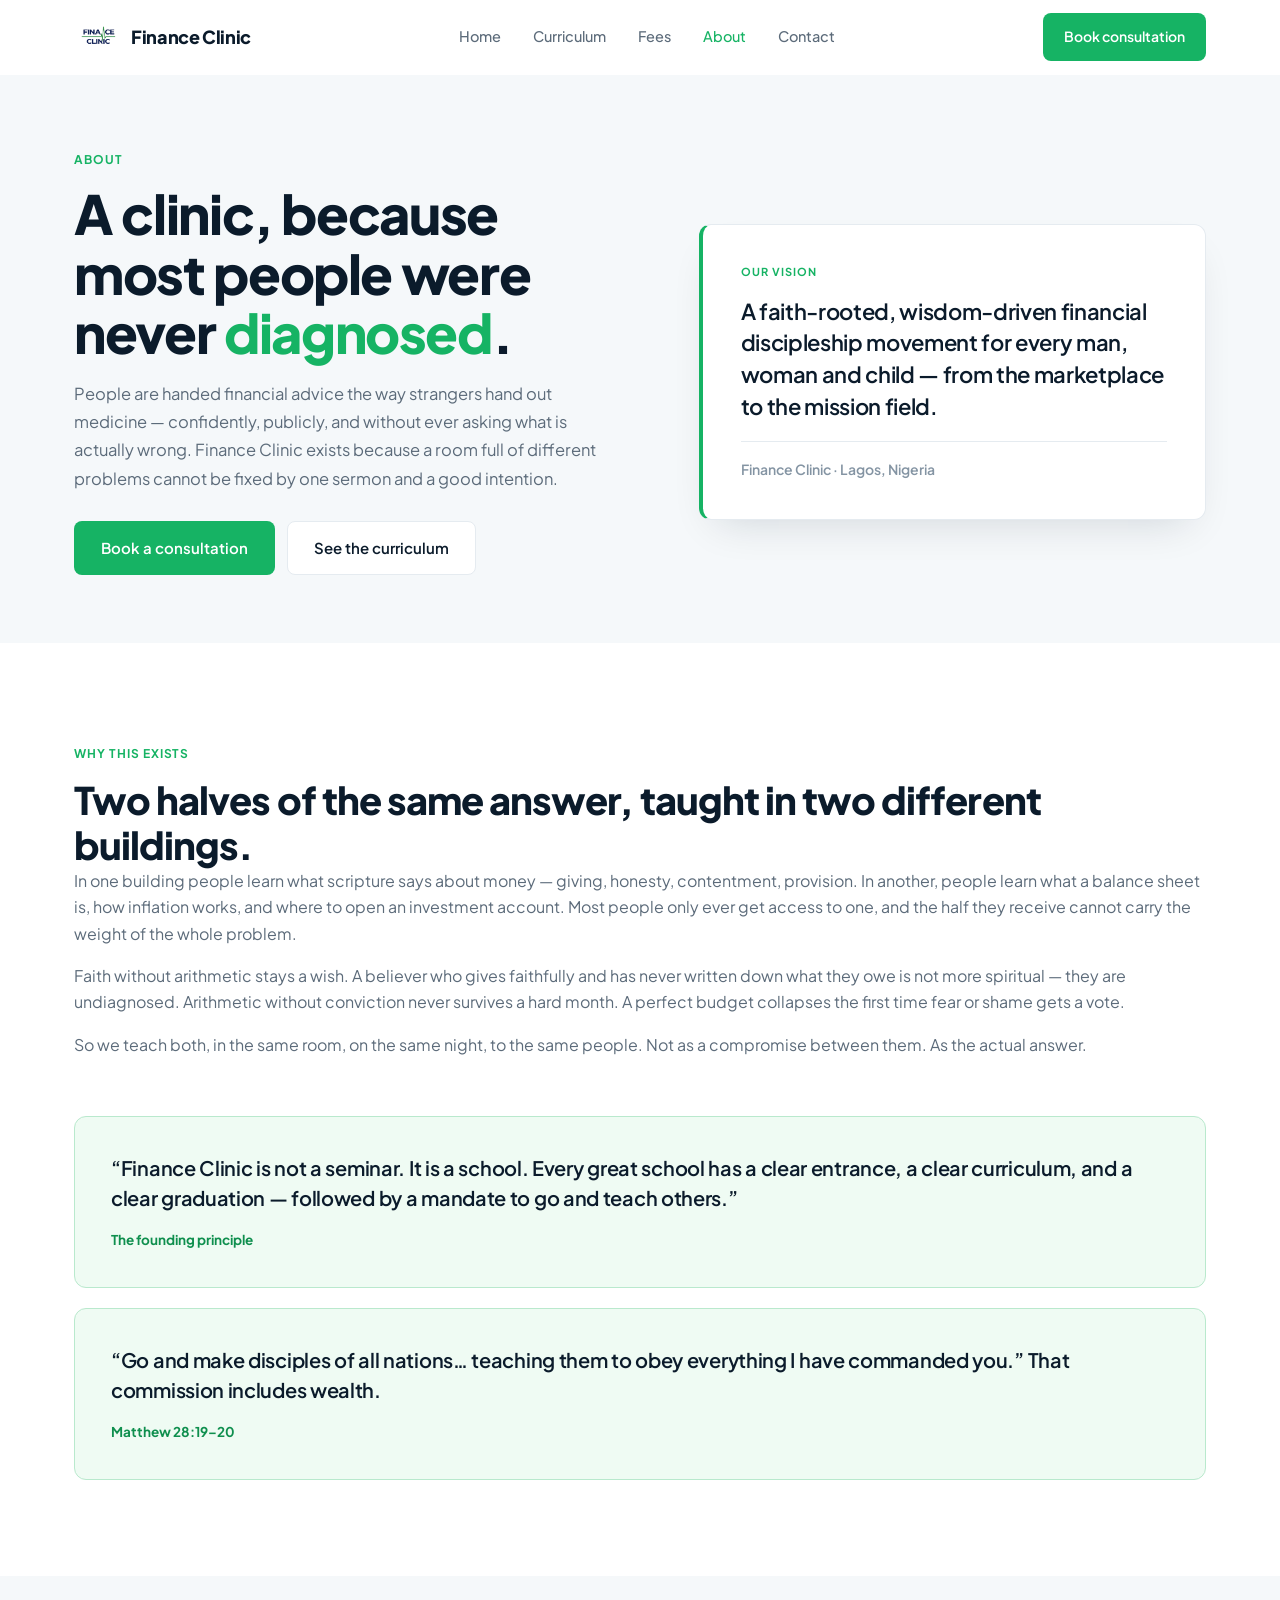
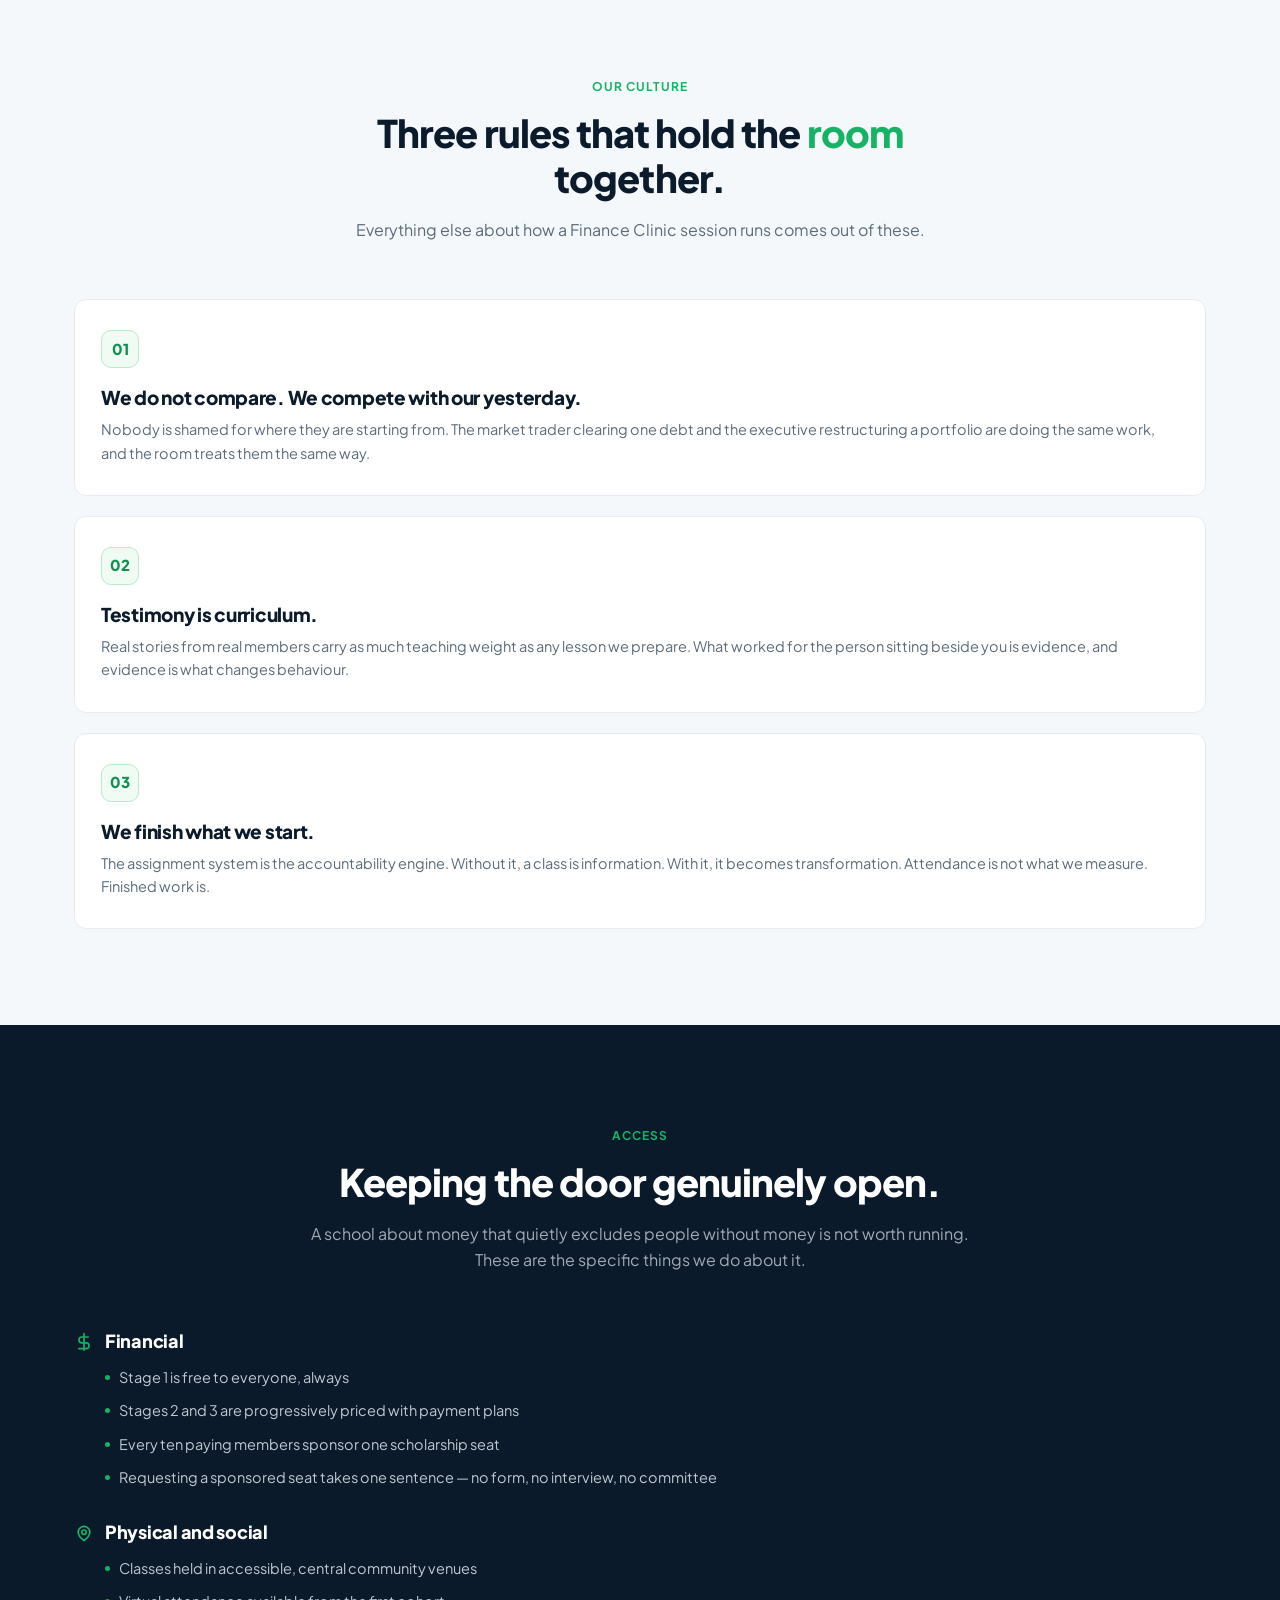
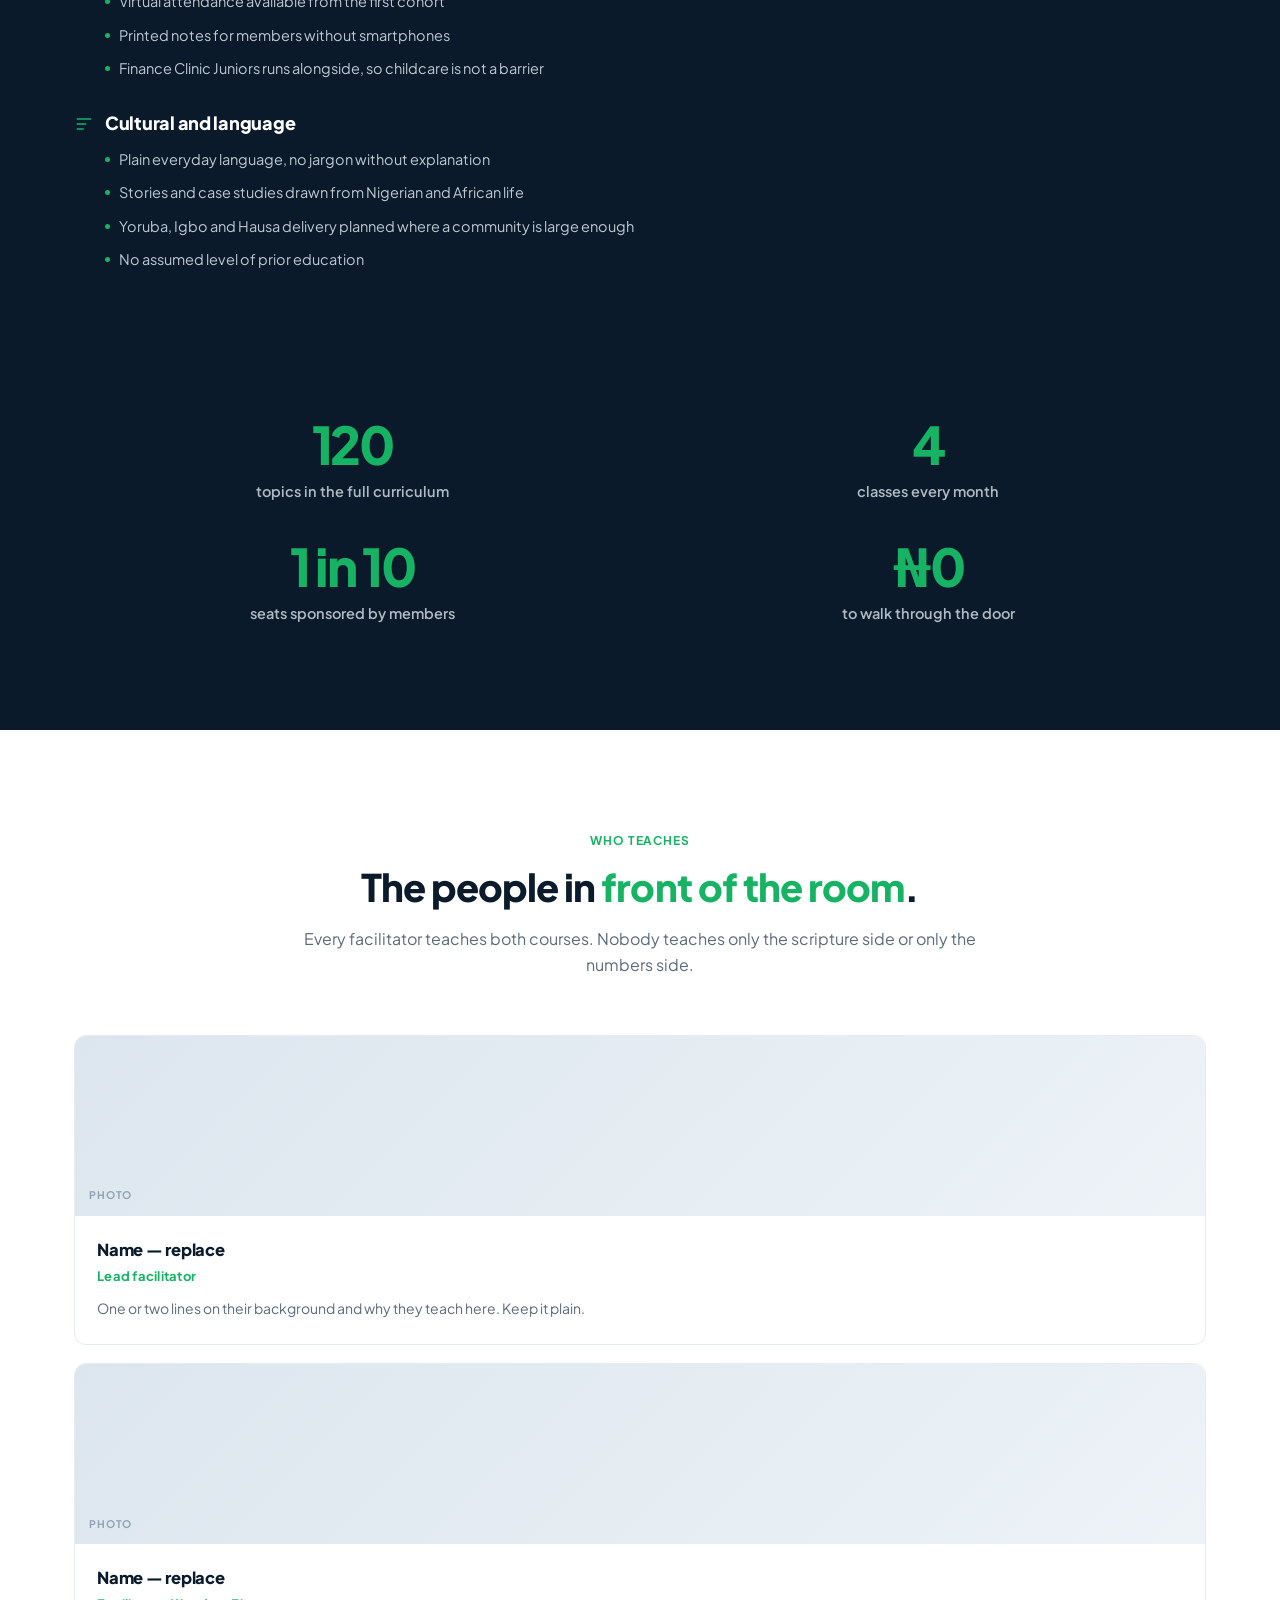
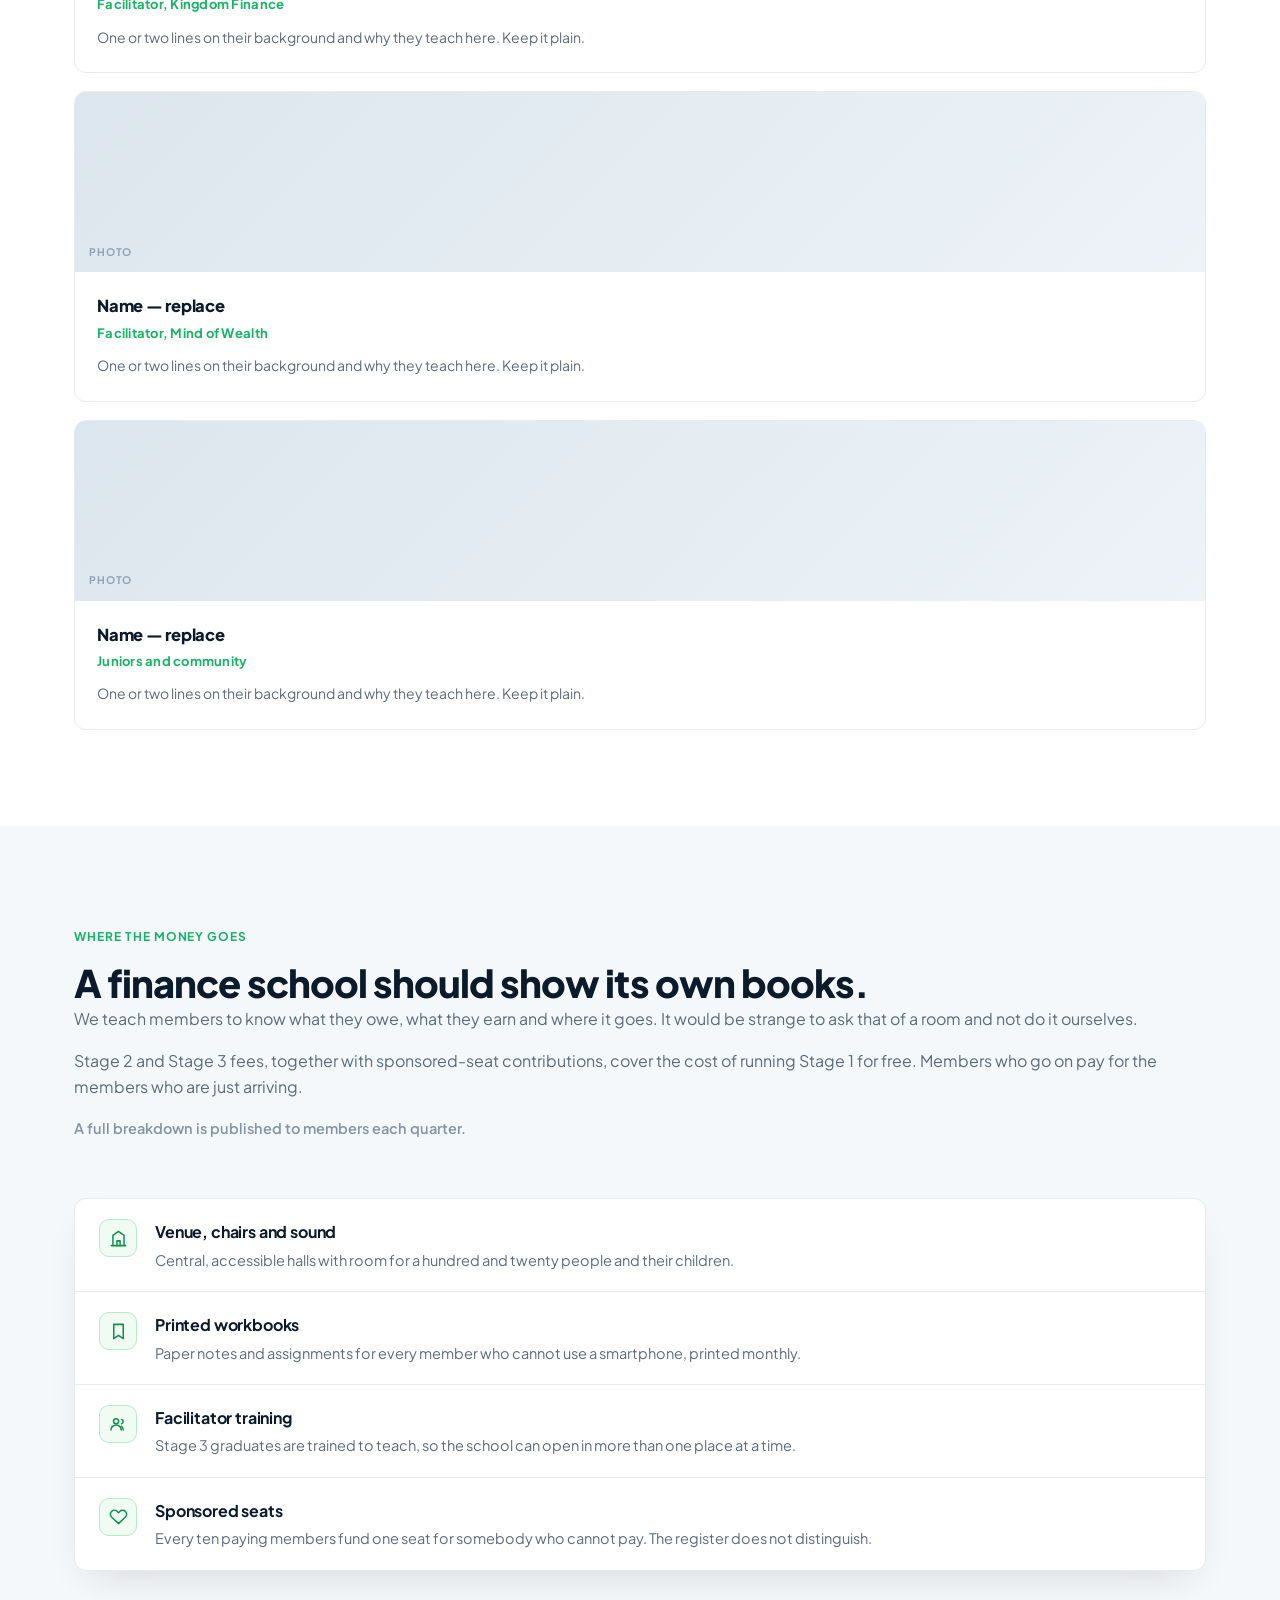
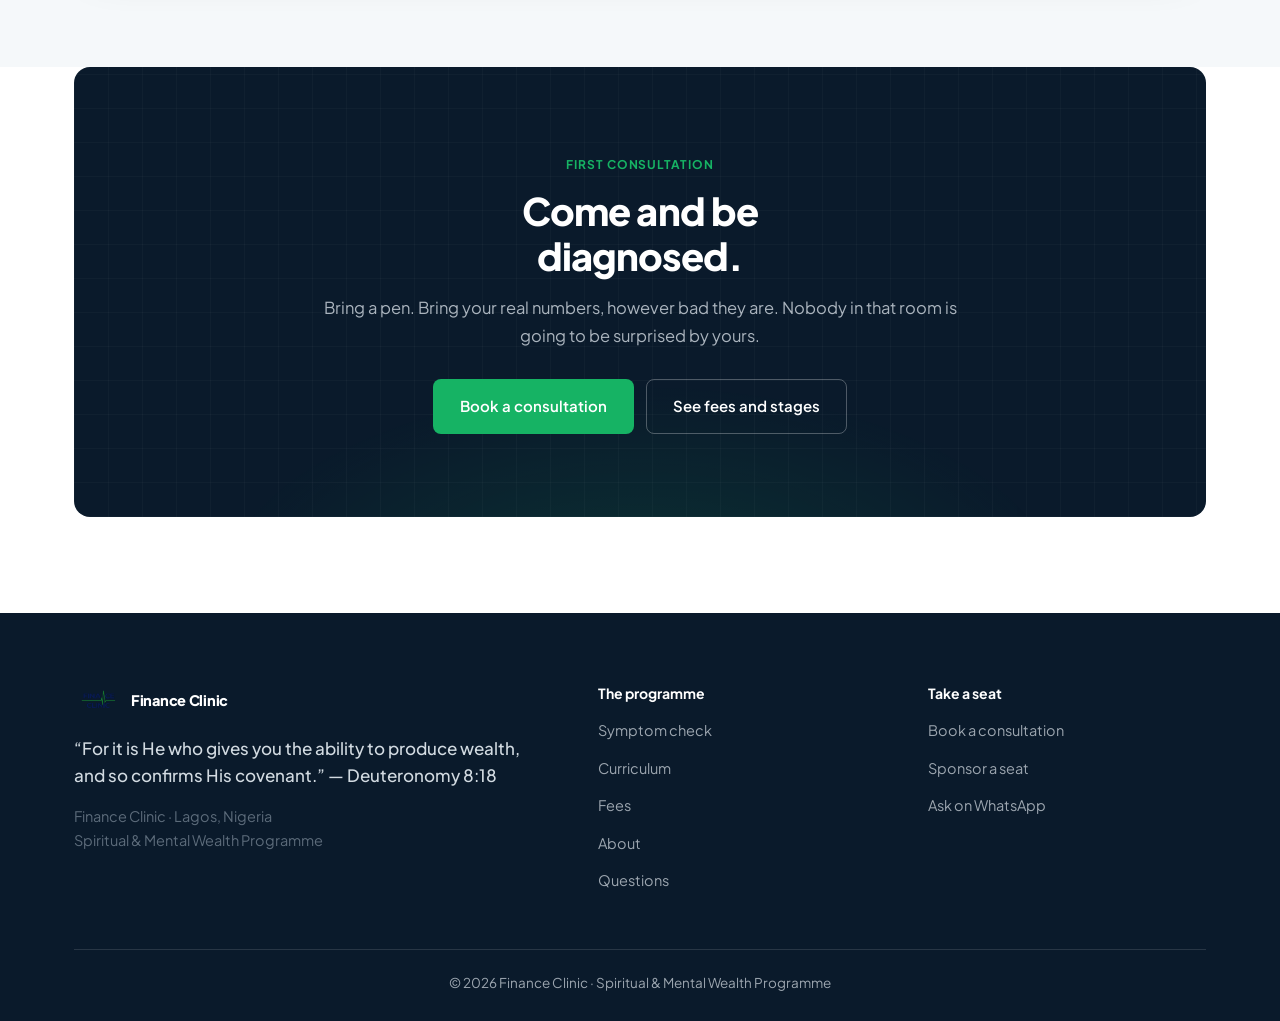
==== commit 11e06a3b: "feat: Replace inline SVG brand mark with logo image assets/img/logo.webp in header and footer across" ====
--- a/about.html
+++ b/about.html
@@ -1,5 +1,5 @@
 <!DOCTYPE html>
-<html lang="en">
+<html lang="en-NG">
 <head>
 <meta charset="UTF-8">
 <meta name="viewport" content="width=device-width, initial-scale=1.0">
@@ -8,14 +8,29 @@
 <link rel="preconnect" href="https://fonts.googleapis.com">
 <link rel="preconnect" href="https://fonts.gstatic.com" crossorigin>
 <link href="https://fonts.googleapis.com/css2?family=Plus+Jakarta+Sans:wght@400;500;600;700;800&display=swap" rel="stylesheet">
-<link rel="stylesheet" href="assets/styles.css">
+<link rel="stylesheet" href="assets/styles.min.css">
+<link rel="icon" href="favicon.svg" type="image/svg+xml">
+<link rel="icon" href="favicon.ico" sizes="32x32">
+<meta property="og:type" content="website">
+<meta property="og:site_name" content="Finance Clinic">
+<meta property="og:title" content="About — Finance Clinic">
+<meta property="og:description" content="Why Finance Clinic is a school and not a seminar. Our vision, our culture, how we keep the door open to every income, and where the money goes.">
+<meta property="og:url" content="https://financeclinic.ng/about.html">
+<meta property="og:image" content="https://financeclinic.ng/assets/img/og-cover.png">
+<meta property="og:image:width" content="1200">
+<meta property="og:image:height" content="630">
+<meta name="twitter:card" content="summary_large_image">
+<meta name="twitter:title" content="About — Finance Clinic">
+<meta name="twitter:description" content="Why Finance Clinic is a school and not a seminar. Our vision, our culture, how we keep the door open to every income, and where the money goes.">
+<meta name="twitter:image" content="https://financeclinic.ng/assets/img/og-cover.png">
+<link rel="canonical" href="https://financeclinic.ng/about.html">
 </head>
 <body>
-
+<a class="skip-link" href="#main-content">Skip to main content</a>
 <nav class="nav" id="nav">
   <div class="wrap nav__in">
     <a class="brand" href="index.html">
-      <svg viewBox="0 0 24 24" aria-hidden="true"><circle cx="12" cy="12" r="11" fill="none" stroke="#0B1B2B" stroke-width="1.6"/><path d="M4 12h3.4l1.6-4 2.4 8 2-4.6 1.4 2.6H20" fill="none" stroke="#16B364" stroke-width="1.9" stroke-linecap="round" stroke-linejoin="round"/></svg>
+      <img src="assets/img/logo.webp" alt="Finance Clinic" class="brand__img" width="32" height="32">
       Finance Clinic
     </a>
     <div class="nav__links">
@@ -25,11 +40,22 @@
       <a href="about.html" class="on">About</a>
       <a href="contact.html">Contact</a>
     </div>
-    <a class="btn btn--green btn--sm" href="contact.html">Book consultation</a>
+    <a class="btn btn--green btn--sm nav__cta" href="contact.html">Book consultation</a>
+    <button class="nav__burger" id="burger" aria-expanded="false" aria-controls="mobilenav" aria-label="Open menu">
+      <span></span><span></span><span></span>
+    </button>
+  </div>
+  <div class="mobilenav" id="mobilenav" hidden>
+    <a href="index.html">Home</a>
+    <a href="curriculum.html">Curriculum</a>
+    <a href="fees.html">Fees</a>
+    <a href="about.html" class="on">About</a>
+    <a href="contact.html">Contact</a>
+    <a class="btn btn--green" href="contact.html">Book consultation</a>
   </div>
 </nav>
 
-<main id="top">
+<main id="main-content">
 
 <!-- HERO -->
 <section class="hero">
@@ -240,7 +266,7 @@
     <div class="foot__grid">
       <div>
         <a class="brand" href="index.html">
-          <svg viewBox="0 0 24 24" aria-hidden="true"><circle cx="12" cy="12" r="11" fill="none" stroke="#FFFFFF" stroke-width="1.6"/><path d="M4 12h3.4l1.6-4 2.4 8 2-4.6 1.4 2.6H20" fill="none" stroke="#16B364" stroke-width="1.9" stroke-linecap="round" stroke-linejoin="round"/></svg>
+          <img src="assets/img/logo.webp" alt="Finance Clinic" class="brand__img" width="32" height="32">
           Finance Clinic
         </a>
         <p class="verse">“For it is He who gives you the ability to produce wealth, and so confirms His covenant.” — Deuteronomy 8:18</p>
@@ -269,6 +295,6 @@
   </div>
 </footer>
 
-<script src="assets/app.js" defer></script>
+<script src="assets/app.min.js" defer></script>
 </body>
 </html>
--- a/assets/styles.min.css
+++ b/assets/styles.min.css
@@ -0,0 +1 @@
+:root{--navy:#0A1A2B;--ink:#0B1B2B;--body:#5C6B7A;--muted:#8494A3;--green:#16B364;--green-dk:#0F8F4E;--green-tint:#EFFBF3;--green-line:#B9E9CD;--bg:#F5F8FA;--white:#FFFFFF;--line:#E5EBF0;--r:12px;--r-sm:8px;--pad:clamp(64px,7.5vw,110px);--wrap:1180px;--shadow:0 18px 40px -18px rgba(11,27,43,.16);}*{box-sizing:border-box;margin:0;padding:0}html{scroll-behavior:smooth;-webkit-text-size-adjust:100%}body{background:var(--white);color:var(--ink);font-family:"Plus Jakarta Sans",-apple-system,sans-serif;font-size:16px;line-height:1.65;-webkit-font-smoothing:antialiased}img,svg{display:block;max-width:100%}a{color:inherit}:focus-visible{outline:2.5px solid var(--green);outline-offset:3px;border-radius:4px}.wrap{width:100%;max-width:var(--wrap);margin:0 auto;padding:0 24px}.sec{padding:var(--pad) 0}.sec--bg{background:var(--bg)}.sec--navy{background:var(--navy);color:#E8EFF5}h1,h2,h3,h4{line-height:1.18;letter-spacing:-.025em;font-weight:800}h1{font-size:clamp(34px,4.9vw,54px);line-height:1.1}h2{font-size:clamp(28px,3.6vw,42px)}h3{font-size:clamp(19px,1.6vw,21px);letter-spacing:-.015em}.g{color:var(--green)}p{color:var(--body)}.lede{font-size:16.5px;line-height:1.7}.eyebrow{display:inline-block;font-size:12px;font-weight:700;letter-spacing:.08em;text-transform:uppercase;color:var(--green);margin-bottom:14px}.eyebrow--pale{color:var(--green)}.head{text-align:center;max-width:680px;margin:0 auto clamp(38px,4.5vw,56px)}.head h2{margin-bottom:16px}.head p{font-size:16px}.head--l{text-align:left;margin-left:0;margin-right:0}.sec--navy .head h2{color:#fff}.sec--navy .head p{color:rgba(232,239,245,.68)}.btn{display:inline-flex;align-items:center;justify-content:center;gap:8px;font-family:inherit;font-size:15px;font-weight:600;padding:14px 26px;border-radius:var(--r-sm);border:1.5px solid transparent;text-decoration:none;cursor:pointer;transition:background .18s,transform .18s,border-color .18s,color .18s}.btn--green{background:var(--green);color:#fff}.btn--green:hover{background:var(--green-dk);transform:translateY(-2px)}.btn--out{background:var(--white);color:var(--ink);border-color:var(--line)}.btn--out:hover{border-color:var(--green);color:var(--green);transform:translateY(-2px)}.btn--onNavy{background:transparent;color:#fff;border-color:rgba(255,255,255,.28)}.btn--onNavy:hover{border-color:#fff;transform:translateY(-2px)}.btn--sm{padding:11px 20px;font-size:14px}.nav{position:sticky;top:0;z-index:80;background:rgba(255,255,255,.94);backdrop-filter:blur(10px);border-bottom:1px solid transparent;transition:border-color .25s}.nav.stuck{border-bottom-color:var(--line)}.nav__in{display:flex;align-items:center;justify-content:space-between;gap:22px;height:74px}.brand{display:flex;align-items:center;gap:9px;text-decoration:none;font-weight:800;font-size:18px;letter-spacing:-.02em}.brand svg{width:26px;height:26px;flex:none}.nav__links{display:flex;gap:32px}.nav__links a{font-size:14.5px;font-weight:500;color:var(--body);text-decoration:none;transition:color .16s}.nav__links a:hover{color:var(--green)}@media(max-width:940px){.nav__links{display:none}}@media(max-width:420px){.nav .btn{display:none}}.hero{background:var(--bg);padding:clamp(48px,6vw,84px) 0 clamp(60px,7vw,100px)}.hero__grid{display:grid;grid-template-columns:1.06fr .94fr;gap:clamp(34px,5vw,64px);align-items:center}.hero h1{margin-bottom:20px}.hero h1 span{color:var(--green)}.hero p.lede{max-width:46ch}.hero__btns{display:flex;flex-wrap:wrap;gap:12px;margin:30px 0 24px}.hero__note{font-size:14.5px;color:var(--body);max-width:44ch}@media(max-width:900px){.hero__grid{grid-template-columns:1fr}}.file{background:var(--white);border:1px solid var(--line);border-radius:var(--r);box-shadow:var(--shadow);overflow:hidden}.file__top{display:flex;align-items:center;justify-content:space-between;gap:12px;padding:14px 20px;background:var(--green-tint);border-bottom:1px solid var(--green-line)}.file__top span{font-size:11px;font-weight:700;letter-spacing:.09em;text-transform:uppercase;color:var(--green-dk)}.pulse{width:100%;height:48px;padding:14px 20px 0}.pulse path{fill:none;stroke:var(--green);stroke-width:2;stroke-linecap:round;stroke-linejoin:round}.pulse--anim path{stroke-dasharray:600;stroke-dashoffset:600;animation:trace 2.1s ease-out .35s forwards}@keyframes trace{to{stroke-dashoffset:0}}.vitals{padding:6px 20px 20px}.vital{display:flex;justify-content:space-between;align-items:baseline;gap:16px;padding:13px 0;border-bottom:1px solid var(--line)}.vital:last-child{border-bottom:0;padding-bottom:0}.vital__k{font-size:11px;font-weight:700;letter-spacing:.08em;text-transform:uppercase;color:var(--muted)}.vital__v{font-size:16px;font-weight:800;letter-spacing:-.02em;text-align:right}.vital__v small{display:block;font-weight:500;font-size:12.5px;color:var(--muted);letter-spacing:0}.two{display:grid;grid-template-columns:1fr 1fr;gap:clamp(18px,2.6vw,26px)}@media(max-width:800px){.two{grid-template-columns:1fr}}.panel{border:1px solid rgba(255,255,255,.16);border-radius:var(--r);padding:clamp(24px,3vw,34px);background:rgba(255,255,255,.035)}.panel--yes{background:rgba(22,179,100,.1);border-color:rgba(22,179,100,.45)}.panel__lab{display:block;font-size:11px;font-weight:700;letter-spacing:.09em;text-transform:uppercase;color:rgba(232,239,245,.5);margin-bottom:10px}.panel h3{color:#fff;margin-bottom:20px;font-size:20px}.panel ul{list-style:none;display:grid;gap:15px}.panel li{display:flex;gap:13px;font-size:15.5px;line-height:1.55;color:rgba(232,239,245,.87)}.panel li b{flex:none;width:20px;font-size:12.5px;font-weight:700;color:rgba(232,239,245,.45);padding-top:2px}.panel--yes li b{color:var(--green)}.syms{display:grid;grid-template-columns:1fr 1fr;gap:12px;margin-bottom:26px}@media(max-width:760px){.syms{grid-template-columns:1fr}}.sym{display:flex;align-items:flex-start;gap:13px;padding:17px 19px;cursor:pointer;background:var(--white);border:1.5px solid var(--line);border-radius:10px;font-size:15.5px;line-height:1.45;font-weight:500;transition:border-color .16s,background .16s}.sym:hover{border-color:var(--green-line)}.sym input{position:absolute;opacity:0;width:0;height:0}.sym__box{flex:none;width:21px;height:21px;margin-top:1px;border:1.5px solid var(--line);border-radius:6px;display:grid;place-items:center;background:var(--white);transition:background .16s,border-color .16s}.sym__box svg{width:12px;height:12px;opacity:0;transition:opacity .16s;fill:none;stroke:#fff;stroke-width:2.8;stroke-linecap:round;stroke-linejoin:round}.sym input:checked ~ .sym__box{background:var(--green);border-color:var(--green)}.sym input:checked ~ .sym__box svg{opacity:1}.sym:has(input:checked){border-color:var(--green);background:var(--green-tint)}.sym input:focus-visible ~ .sym__box{outline:2.5px solid var(--green);outline-offset:3px}.verdict{background:var(--white);border:1.5px solid var(--line);border-radius:var(--r);padding:clamp(24px,3vw,34px);text-align:center}.verdict[data-state="active"]{border-color:var(--green);background:var(--green-tint)}.verdict__n{font-size:12px;font-weight:700;letter-spacing:.08em;text-transform:uppercase;color:var(--muted)}.verdict h3{font-size:clamp(21px,2.6vw,28px);margin:11px 0 10px}.verdict p{max-width:54ch;margin:0 auto;font-size:15.5px}.verdict .btn{margin-top:20px}.rx{display:grid;grid-template-columns:1fr 1fr;gap:clamp(18px,2.6vw,24px)}@media(max-width:820px){.rx{grid-template-columns:1fr}}.track{background:var(--white);border:1px solid var(--line);border-radius:var(--r);padding:clamp(26px,3vw,34px)}.track h3{margin-bottom:8px}.track > p{font-size:15px;margin-bottom:20px}.topic{padding:15px 0;border-top:1px solid var(--line);display:grid;gap:4px}.topic b{font-size:11px;font-weight:700;letter-spacing:.08em;text-transform:uppercase;color:var(--green)}.topic strong{font-size:16px;font-weight:700;letter-spacing:-.01em}.topic span{font-size:14.5px;color:var(--muted);line-height:1.55}.seam{margin-top:clamp(20px,2.6vw,26px);background:var(--green-tint);border:1px solid var(--green-line);border-radius:var(--r);padding:clamp(24px,3vw,32px);display:flex;gap:clamp(18px,3vw,34px);align-items:center;flex-wrap:wrap}.seam p{flex:1 1 340px;font-size:16px;color:var(--ink)}.weeks{display:grid;grid-template-columns:repeat(4,1fr);gap:16px}@media(max-width:900px){.weeks{grid-template-columns:1fr 1fr}}@media(max-width:520px){.weeks{grid-template-columns:1fr}}.week{background:var(--white);border:1px solid var(--line);border-radius:var(--r);padding:24px 22px;transition:box-shadow .2s,transform .2s,border-color .2s}.week:hover{box-shadow:var(--shadow);transform:translateY(-3px);border-color:var(--green-line)}.week b{display:block;font-size:11px;font-weight:700;letter-spacing:.09em;text-transform:uppercase;color:var(--green);margin-bottom:12px}.week h3{font-size:18px;margin-bottom:7px}.week p{font-size:14.5px;line-height:1.55}.rota{margin-top:clamp(20px,2.6vw,26px);background:var(--white);border:1px solid var(--line);border-radius:var(--r);overflow:hidden}.rota__row{display:grid;grid-template-columns:96px 1fr;gap:18px;padding:15px 22px;border-bottom:1px solid var(--line);align-items:baseline}.rota__row:last-child{border-bottom:0}.rota__row b{font-size:12px;font-weight:700;letter-spacing:.05em;color:var(--green)}.rota__row span{font-size:15px;font-weight:500}@media(max-width:560px){.rota__row{grid-template-columns:1fr;gap:3px}}.stack{background:var(--white);border:1px solid var(--line);border-radius:var(--r);overflow:hidden}.item{display:grid;grid-template-columns:1fr auto;gap:20px;padding:20px 24px;border-bottom:1px solid var(--line);align-items:center}.item b{display:block;font-size:16px;font-weight:700;letter-spacing:-.01em}.item p{font-size:14.5px;line-height:1.55;margin-top:3px}.item span{font-size:15px;font-weight:700;white-space:nowrap;color:var(--ink)}.item--tot{background:var(--green-tint);border-bottom:0}.item--tot b,.item--tot span{color:var(--green-dk);font-size:17px}@media(max-width:560px){.item{grid-template-columns:1fr;gap:6px}}.fee{margin-top:clamp(20px,2.6vw,26px);background:var(--navy);border-radius:var(--r);padding:clamp(26px,3.4vw,38px);display:flex;gap:clamp(20px,4vw,44px);align-items:center;justify-content:space-between;flex-wrap:wrap}.fee h3{color:#fff;font-size:clamp(24px,3vw,32px);margin-bottom:10px}.fee p{color:rgba(232,239,245,.72);font-size:15.5px;max-width:46ch}.fee > div{flex:1 1 320px}.promise{background:var(--green-tint);border:1.5px solid var(--green-line);border-radius:var(--r);padding:clamp(28px,4vw,46px);display:flex;gap:clamp(20px,3vw,32px);align-items:flex-start;flex-wrap:wrap}.promise__ic{width:48px;height:48px;flex:none;border-radius:12px;background:var(--white);border:1px solid var(--green-line);display:grid;place-items:center}.promise__ic svg{width:24px;height:24px;fill:none;stroke:var(--green);stroke-width:1.8;stroke-linecap:round;stroke-linejoin:round}.promise__bd{flex:1 1 420px}.promise h2{margin-bottom:16px}.promise p{font-size:16px;max-width:64ch}.promise p + p{margin-top:13px}.tst3{display:grid;grid-template-columns:repeat(3,1fr);gap:20px}@media(max-width:900px){.tst3{grid-template-columns:1fr}}.tst{background:var(--white);border:1px solid var(--line);border-radius:var(--r);padding:28px 26px;display:flex;flex-direction:column;gap:16px}.tst blockquote{font-size:16px;line-height:1.62;color:var(--ink);font-weight:500}.tst figcaption{font-size:13.5px;color:var(--muted);margin-top:auto}.tst figcaption b{display:block;color:var(--ink);font-size:14.5px;font-weight:700}.stages{display:grid;grid-template-columns:repeat(3,1fr);gap:20px}@media(max-width:900px){.stages{grid-template-columns:1fr;max-width:520px;margin:0 auto}}.stage{background:var(--white);border:1px solid var(--line);border-radius:var(--r);padding:30px 26px}.stage--now{border:1.5px solid var(--green);background:var(--green-tint);box-shadow:var(--shadow)}.stage b{display:block;font-size:11px;font-weight:700;letter-spacing:.09em;text-transform:uppercase;color:var(--green);margin-bottom:12px}.stage h3{margin-bottom:10px}.stage p{font-size:15px}.stage__meta{margin-top:20px;padding-top:16px;border-top:1px solid var(--line);font-size:12px;font-weight:700;letter-spacing:.07em;text-transform:uppercase;color:var(--muted)}.stage--now .stage__meta{border-top-color:var(--green-line);color:var(--green-dk)}.gate{margin-top:clamp(22px,3vw,30px);font-size:16.5px;max-width:66ch}.gate strong{color:var(--ink);font-weight:700}.fwd{display:grid;grid-template-columns:1fr 1fr;gap:clamp(28px,4.5vw,60px);align-items:center}@media(max-width:820px){.fwd{grid-template-columns:1fr}}.fwd h2{margin-bottom:16px}.counter{background:var(--white);border:1px solid var(--line);border-radius:var(--r);box-shadow:var(--shadow);padding:clamp(30px,3.8vw,44px);text-align:center}.counter__n{font-size:clamp(64px,9vw,104px);font-weight:800;line-height:.9;letter-spacing:-.05em;color:var(--green)}.counter__l{margin-top:12px;font-size:15.5px;color:var(--body);font-weight:600}.bar{height:8px;border-radius:99px;background:var(--bg);border:1px solid var(--line);margin-top:24px;overflow:hidden}.bar i{display:block;height:100%;width:62%;background:var(--green);border-radius:99px}.counter__f{margin-top:14px;font-size:14px;color:var(--muted);font-weight:600}.faq__top{display:grid;grid-template-columns:1fr 1fr;gap:clamp(24px,4vw,60px);align-items:end;margin-bottom:clamp(28px,3.4vw,42px)}@media(max-width:800px){.faq__top{grid-template-columns:1fr}}.q{background:var(--white);border:1px solid var(--line);border-radius:10px;margin-bottom:12px;overflow:hidden}.q[open]{background:var(--green-tint);border-color:var(--green-line)}.q summary{list-style:none;cursor:pointer;padding:19px 52px 19px 22px;position:relative;font-size:15.5px;font-weight:600;line-height:1.4}.q summary::-webkit-details-marker{display:none}.q summary::after{content:"+";position:absolute;right:20px;top:15px;font-size:22px;font-weight:400;color:var(--green)}.q[open] summary::after{content:"–"}.q p{padding:0 22px 22px;font-size:15px;max-width:76ch}.final{padding:0 0 var(--pad)}.cta{position:relative;overflow:hidden;border-radius:16px;text-align:center;padding:clamp(48px,6.5vw,86px) 24px;background:var(--navy)}.cta::before{content:"";position:absolute;inset:0;opacity:.55;background:radial-gradient(620px 320px at 50% 120%,rgba(22,179,100,.3),transparent 70%),repeating-linear-gradient(90deg,rgba(255,255,255,.05) 0 1px,transparent 1px 34px),repeating-linear-gradient(0deg,rgba(255,255,255,.05) 0 1px,transparent 1px 34px)}.cta > *{position:relative}.cta h2{color:#fff;max-width:16ch;margin:0 auto 16px}.cta p{color:rgba(232,239,245,.72);max-width:54ch;margin:0 auto;font-size:16.5px}.cta__btns{display:flex;gap:12px;justify-content:center;flex-wrap:wrap;margin-top:30px}.cta__meta{display:flex;justify-content:center;gap:clamp(20px,4vw,48px);flex-wrap:wrap;margin-top:34px;padding-top:26px;border-top:1px solid rgba(255,255,255,.14)}.cta__meta div{font-size:14.5px;color:rgba(232,239,245,.8);font-weight:600}.cta__meta b{display:block;font-size:11px;letter-spacing:.1em;text-transform:uppercase;color:rgba(232,239,245,.45);margin-bottom:6px;font-weight:700}.foot{background:var(--navy);color:rgba(232,239,245,.66);padding:clamp(50px,6vw,72px) 0 0}.foot__grid{display:grid;grid-template-columns:1.7fr 1fr 1fr;gap:clamp(26px,4vw,52px)}@media(max-width:820px){.foot__grid{grid-template-columns:1fr 1fr}}@media(max-width:540px){.foot__grid{grid-template-columns:1fr}}.foot .brand{color:#fff}.foot h4{color:#fff;font-size:14px;font-weight:700;margin-bottom:16px;letter-spacing:0}.foot ul{list-style:none;display:grid;gap:11px}.foot a{font-size:14.5px;text-decoration:none;transition:color .16s}.foot a:hover{color:var(--green)}.verse{font-size:17px;line-height:1.6;color:rgba(232,239,245,.9);max-width:44ch;margin-top:18px;font-weight:500}.foot__addr{font-size:14.5px;margin-top:16px}.foot__bar{margin-top:clamp(38px,5vw,56px);border-top:1px solid rgba(255,255,255,.12);padding:22px 0 26px;text-align:center;font-size:13.5px}.rv{opacity:0;transform:translateY(18px);transition:opacity .6s ease,transform .6s ease}.rv.on{opacity:1;transform:none}@media(prefers-reduced-motion:reduce){*{animation:none!important;transition:none!important}.rv{opacity:1;transform:none}.pulse--anim path{stroke-dashoffset:0}html{scroll-behavior:auto}}:root{--navy:#0A1A2B;--ink:#0B1B2B;--body:#5C6B7A;--muted:#8494A3;--green:#16B364;--green-dk:#0F8F4E;--green-tint:#EFFBF3;--green-line:#B9E9CD;--bg:#F5F8FA;--white:#FFFFFF;--line:#E5EBF0;--r:12px;--r-sm:8px;--pad:clamp(64px,7.5vw,110px);--wrap:1180px;--shadow:0 18px 40px -18px rgba(11,27,43,.16);}h3{font-size:clamp(18px,1.5vw,20px);letter-spacing:-.015em}.nav__links a:hover,.nav__links a.on{color:var(--green)}.hero{background:var(--bg);padding:clamp(46px,5.5vw,78px) 0 clamp(56px,6.5vw,92px)}.hero__grid{display:grid;grid-template-columns:1.05fr .95fr;gap:clamp(34px,5vw,64px);align-items:center}.hero h1{margin-bottom:18px}.inline{display:flex;flex-wrap:wrap;gap:18px;margin:18px 0 24px}.inline span{display:flex;align-items:center;gap:7px;font-size:14.5px;font-weight:600;color:var(--body)}.inline svg{width:17px;height:17px;fill:none;stroke:var(--green);stroke-width:2.4;stroke-linecap:round;stroke-linejoin:round}.bigfee{font-size:clamp(38px,4.6vw,50px);font-weight:800;letter-spacing:-.04em;margin-bottom:6px}.bigfee small{font-size:15px;font-weight:600;color:var(--muted);letter-spacing:0}.countdown{display:flex;align-items:center;gap:10px;flex-wrap:wrap;margin:20px 0 22px}.cd{background:var(--white);border:1px solid var(--line);border-radius:var(--r-sm);padding:9px 0;width:62px;text-align:center}.cd b{display:block;font-size:19px;font-weight:800;letter-spacing:-.02em;line-height:1.1}.cd span{display:block;font-size:10px;font-weight:700;letter-spacing:.07em;text-transform:uppercase;color:var(--muted);margin-top:2px}.cd__sep{font-size:18px;font-weight:700;color:var(--muted)}.hero__note{display:flex;align-items:center;gap:8px;font-size:14.5px;color:var(--body);font-weight:600;margin-top:22px}.hero__note svg{width:18px;height:18px;flex:none;fill:none;stroke:var(--green);stroke-width:1.8;stroke-linecap:round;stroke-linejoin:round}.vitals{padding:8px 20px 20px}.vital{display:flex;justify-content:space-between;align-items:baseline;gap:16px;padding:14px 0;border-bottom:1px solid var(--line)}.cards4{display:grid;grid-template-columns:repeat(4,1fr);gap:18px}.cards4{grid-template-columns:1fr 1fr}.cards4{grid-template-columns:1fr}.fcard{background:var(--white);border:1px solid var(--line);border-radius:var(--r);padding:26px 24px;transition:box-shadow .2s,transform .2s,border-color .2s}.fcard:hover{box-shadow:var(--shadow);transform:translateY(-3px);border-color:var(--green-line)}.fcard > svg{width:26px;height:26px;stroke:var(--green);fill:none;stroke-width:1.6;stroke-linecap:round;stroke-linejoin:round;margin-bottom:18px}.fcard h3{margin-bottom:9px}.fcard p{font-size:14.5px;line-height:1.6}.grid6{display:grid;grid-template-columns:repeat(3,1fr);gap:clamp(20px,3vw,34px)}.grid6{grid-template-columns:1fr 1fr}.grid6{grid-template-columns:1fr}.chk h3{display:flex;gap:10px;align-items:flex-start;margin-bottom:8px;font-size:17px}.chk h3 svg{width:19px;height:19px;flex:none;margin-top:2px;fill:none;stroke:var(--green);stroke-width:2.2;stroke-linecap:round;stroke-linejoin:round}.chk p{font-size:14.5px;line-height:1.6;padding-left:29px}.split{display:grid;grid-template-columns:1fr 1fr;gap:clamp(30px,4.5vw,64px);align-items:center}.split{grid-template-columns:1fr}.split--flip .split__media{order:2}.split h2{margin-bottom:16px}.split .btn{margin-top:26px}.ticks{list-style:none;display:grid;gap:13px;margin-top:22px}.ticks li{display:flex;gap:11px;font-size:15.5px;align-items:flex-start}.ticks li svg{width:19px;height:19px;flex:none;margin-top:3px;fill:none;stroke:var(--green);stroke-width:2.2;stroke-linecap:round;stroke-linejoin:round}.sec--navy .ticks li{color:rgba(232,239,245,.87)}.rota{background:var(--white);border:1px solid var(--line);border-radius:var(--r);overflow:hidden;box-shadow:var(--shadow)}.mods{display:grid;grid-template-columns:repeat(3,1fr);gap:18px}.mods{grid-template-columns:1fr 1fr}.mods{grid-template-columns:1fr}.mod{background:var(--white);border:1px solid var(--line);border-radius:var(--r);padding:24px 22px;transition:box-shadow .2s,transform .2s,border-color .2s}.mod:hover{box-shadow:var(--shadow);transform:translateY(-3px);border-color:var(--green-line)}.mod__l{width:38px;height:38px;border-radius:10px;background:var(--green-tint);border:1px solid var(--green-line);display:grid;place-items:center;font-weight:800;color:var(--green-dk);font-size:15px;margin-bottom:16px}.mod h3{margin-bottom:7px;font-size:17.5px}.mod p{font-size:14px;line-height:1.55}.mod__r{margin-top:14px;padding-top:12px;border-top:1px solid var(--line);font-size:11.5px;font-weight:700;letter-spacing:.07em;text-transform:uppercase;color:var(--muted)}.course{margin-bottom:clamp(28px,3.4vw,44px)}.course__hd{display:flex;gap:16px;align-items:baseline;flex-wrap:wrap;margin-bottom:20px}.course__hd h3{font-size:clamp(21px,2.4vw,26px)}.course__hd span{font-size:13px;font-weight:700;letter-spacing:.07em;text-transform:uppercase;color:var(--green)}.m{background:var(--white);border:1px solid var(--line);border-radius:10px;margin-bottom:10px;overflow:hidden}.m[open]{border-color:var(--green-line)}.m summary{list-style:none;cursor:pointer;padding:17px 52px 17px 20px;position:relative;font-size:15.5px;font-weight:700;line-height:1.4}.m summary::-webkit-details-marker{display:none}.m summary::after{content:"+";position:absolute;right:20px;top:13px;font-size:22px;font-weight:400;color:var(--green)}.m[open] summary::after{content:"–"}.m summary em{display:block;font-style:normal;font-size:13.5px;font-weight:500;color:var(--muted);margin-top:2px}.m ol{list-style:none;padding:0 20px 18px;display:grid;grid-template-columns:1fr 1fr;gap:0 24px}.m ol{grid-template-columns:1fr}.m li{display:flex;gap:12px;padding:9px 0;border-top:1px solid var(--line);font-size:14.5px;line-height:1.45}.m li b{flex:none;width:26px;font-size:12px;font-weight:700;color:var(--green);padding-top:2px}.final{padding:0 0 var(--pad)}:root{--navy:#0A1A2B;--ink:#0B1B2B;--body:#5C6B7A;--muted:#8494A3;--green:#16B364;--green-dk:#0F8F4E;--green-tint:#EFFBF3;--green-line:#B9E9CD;--bg:#F5F8FA;--white:#FFFFFF;--line:#E5EBF0;--red:#D9534F;--r:12px;--r-sm:8px;--pad:clamp(64px,7.5vw,110px);--wrap:1180px;--shadow:0 18px 40px -18px rgba(11,27,43,.16);}.hero p{max-width:46ch}.hero__btns{display:flex;flex-wrap:wrap;gap:12px;margin-top:28px}.plans{display:grid;grid-template-columns:repeat(3,1fr);gap:20px;align-items:stretch}.plans{grid-template-columns:1fr;max-width:520px;margin:0 auto}.plan{background:var(--white);border:1px solid var(--line);border-radius:var(--r);padding:30px 26px;display:flex;flex-direction:column}.plan--now{border:1.5px solid var(--green);background:var(--green-tint);box-shadow:var(--shadow)}.plan__badge{align-self:flex-start;font-size:11px;font-weight:700;letter-spacing:.07em;text-transform:uppercase;color:var(--green-dk);background:#fff;border:1px solid var(--green-line);border-radius:99px;padding:5px 11px;margin-bottom:14px}.plan h3{margin-bottom:9px}.plan__sub{font-size:14.5px;line-height:1.6;min-height:62px;padding-bottom:20px;border-bottom:1px solid var(--line)}.plan--now .plan__sub{border-bottom-color:var(--green-line)}.plan__price{font-size:clamp(32px,3.6vw,40px);font-weight:800;letter-spacing:-.04em;margin:20px 0 4px}.plan__price span{font-size:15px;font-weight:600;color:var(--muted);letter-spacing:0}.plan__note{font-size:13.5px;color:var(--muted);font-weight:600;margin-bottom:22px}.plan .btn{margin-top:auto;width:100%}.tblwrap{background:var(--white);border:1px solid var(--line);border-radius:var(--r);box-shadow:var(--shadow);overflow-x:auto}table{border-collapse:collapse;width:100%;min-width:660px}caption{text-align:left;padding:0 0 14px;font-size:14px;color:var(--muted)}th,td{padding:16px 20px;text-align:center;border-bottom:1px solid var(--line);font-size:14.5px}thead th{position:sticky;top:0;background:var(--white);z-index:2}tbody tr:last-child td,tbody tr:last-child th{border-bottom:0}th[scope="row"]{text-align:left;font-weight:600;color:var(--ink);width:36%}thead th{font-weight:800;font-size:15.5px;letter-spacing:-.01em;padding-bottom:8px}thead .fee{display:block;font-size:14px;font-weight:700;color:var(--green);letter-spacing:0;margin-top:3px}thead .feat{text-align:left;font-size:15.5px}td.on svg{width:19px;height:19px;margin:0 auto;fill:none;stroke:var(--green);stroke-width:2.2;stroke-linecap:round;stroke-linejoin:round}td.off svg{width:19px;height:19px;margin:0 auto;fill:none;stroke:#C4CDD5;stroke-width:2;stroke-linecap:round}td.val{font-weight:700;color:var(--ink)}tbody tr:nth-child(even){background:#FBFCFD}.col-now{background:var(--green-tint)!important}.promise{background:var(--green-tint);border:1.5px solid var(--green-line);border-radius:var(--r);padding:clamp(28px,4vw,46px);display:flex;gap:clamp(20px,3vw,32px);align-items:flex-start;flex-wrap:wrap}.q{background:var(--white);border:1px solid var(--line);border-radius:10px;margin-bottom:12px;overflow:hidden;max-width:880px}.hero p{max-width:48ch}.vision{background:var(--white);border:1px solid var(--line);border-left:4px solid var(--green);border-radius:var(--r);box-shadow:var(--shadow);padding:clamp(28px,3.4vw,38px)}.vision span{display:block;font-size:11px;font-weight:700;letter-spacing:.09em;text-transform:uppercase;color:var(--green);margin-bottom:14px}.vision p{font-size:clamp(18px,2vw,22px);line-height:1.45;color:var(--ink);font-weight:600;letter-spacing:-.015em}.vision cite{display:block;font-style:normal;font-size:14px;color:var(--muted);margin-top:18px;padding-top:16px;border-top:1px solid var(--line);font-weight:600}.story{display:grid;grid-template-columns:1fr 1fr;gap:clamp(30px,4.5vw,64px);align-items:start}.story{grid-template-columns:1fr}.story p + p{margin-top:16px}.pull{background:var(--green-tint);border:1px solid var(--green-line);border-radius:var(--r);padding:clamp(26px,3.2vw,36px)}.pull p{font-size:clamp(17px,1.9vw,20px);line-height:1.5;color:var(--ink);font-weight:600;letter-spacing:-.015em}.pull cite{display:block;font-style:normal;font-size:13.5px;color:var(--green-dk);margin-top:16px;font-weight:700}.cards3{display:grid;grid-template-columns:repeat(3,1fr);gap:20px}.cards3{grid-template-columns:1fr}.vcard{background:var(--white);border:1px solid var(--line);border-radius:var(--r);padding:30px 26px;transition:box-shadow .2s,transform .2s,border-color .2s}.vcard:hover{box-shadow:var(--shadow);transform:translateY(-3px);border-color:var(--green-line)}.vcard__n{width:38px;height:38px;border-radius:10px;background:var(--green-tint);border:1px solid var(--green-line);display:grid;place-items:center;font-weight:800;color:var(--green-dk);font-size:15px;margin-bottom:18px}.vcard h3{margin-bottom:10px;font-size:19px}.vcard p{font-size:14.5px;line-height:1.6}.access{display:grid;grid-template-columns:repeat(3,1fr);gap:clamp(20px,3vw,32px)}.access{grid-template-columns:1fr}.acc h3{display:flex;gap:11px;align-items:flex-start;margin-bottom:14px;font-size:18px;color:#fff}.acc h3 svg{width:20px;height:20px;flex:none;margin-top:2px;fill:none;stroke:var(--green);stroke-width:2;stroke-linecap:round;stroke-linejoin:round}.acc ul{list-style:none;display:grid;gap:11px;padding-left:31px}.acc li{font-size:14.5px;line-height:1.55;color:rgba(232,239,245,.82);position:relative;padding-left:14px}.acc li::before{content:"";position:absolute;left:0;top:9px;width:5px;height:5px;border-radius:99px;background:var(--green)}.people{display:grid;grid-template-columns:repeat(4,1fr);gap:18px}.people{grid-template-columns:1fr 1fr}.people{grid-template-columns:1fr}.person{background:var(--white);border:1px solid var(--line);border-radius:var(--r);overflow:hidden}.person__ph{height:180px;background:linear-gradient(135deg,#DCE6EE,#EDF3F7);position:relative}.person__ph::after{content:attr(data-label);position:absolute;left:14px;bottom:12px;font-size:10.5px;font-weight:700;letter-spacing:.08em;text-transform:uppercase;color:#8FA3B4}.person__bd{padding:20px 22px 24px}.person__bd b{display:block;font-size:16.5px;font-weight:800;letter-spacing:-.015em}.person__bd span{display:block;font-size:13px;font-weight:700;color:var(--green);margin-top:3px;letter-spacing:.02em}.person__bd p{font-size:14px;line-height:1.55;margin-top:11px}.money{background:var(--white);border:1px solid var(--line);border-radius:var(--r);box-shadow:var(--shadow);overflow:hidden}.money__row{display:grid;grid-template-columns:auto 1fr;gap:18px;padding:20px 24px;border-bottom:1px solid var(--line);align-items:start}.money__row:last-child{border-bottom:0}.money__ic{width:38px;height:38px;border-radius:10px;background:var(--green-tint);border:1px solid var(--green-line);display:grid;place-items:center}.money__ic svg{width:19px;height:19px;fill:none;stroke:var(--green-dk);stroke-width:1.9;stroke-linecap:round;stroke-linejoin:round}.money__row b{display:block;font-size:16px;font-weight:700;letter-spacing:-.01em}.money__row p{font-size:14.5px;line-height:1.55;margin-top:3px}.note{margin-top:20px;font-size:14.5px;color:var(--muted);font-weight:600}.stats{display:grid;grid-template-columns:repeat(4,1fr);gap:20px}.stats{grid-template-columns:1fr 1fr}.stat{text-align:center;padding:8px}.stat b{display:block;font-size:clamp(38px,4.6vw,52px);font-weight:800;letter-spacing:-.045em;color:var(--green);line-height:1}.stat span{display:block;font-size:14.5px;color:rgba(232,239,245,.75);margin-top:10px;font-weight:600}.pull--2{margin-top:20px}.sec--tight{padding-top:0}h2{font-size:clamp(26px,3.2vw,38px)}h3{font-size:clamp(17px,1.4vw,19px);letter-spacing:-.015em}.btn--wide{width:100%}.hero{background:var(--bg);padding:clamp(46px,5.5vw,74px) 0 clamp(30px,4vw,44px);text-align:left}.hero h1{margin-bottom:18px;max-width:16ch;margin-left:0;margin-right:auto}.hero p{max-width:56ch;margin:0 0 0 0}.ways{display:grid;grid-template-columns:repeat(4,1fr);gap:18px}.ways{grid-template-columns:1fr 1fr}.ways{grid-template-columns:1fr}.way{background:var(--white);border:1px solid var(--line);border-radius:var(--r);padding:26px 24px;text-decoration:none;display:block;transition:box-shadow .2s,transform .2s,border-color .2s}.way:hover{box-shadow:var(--shadow);transform:translateY(-3px);border-color:var(--green-line)}.way__ic{width:40px;height:40px;border-radius:10px;background:var(--green-tint);border:1px solid var(--green-line);display:grid;place-items:center;margin-bottom:18px}.way__ic svg{width:20px;height:20px;fill:none;stroke:var(--green-dk);stroke-width:1.9;stroke-linecap:round;stroke-linejoin:round}.way h3{margin-bottom:7px}.way p{font-size:14.5px;line-height:1.55}.way b{display:block;margin-top:12px;font-size:15px;font-weight:700;color:var(--green-dk);letter-spacing:-.01em}.formgrid{display:grid;grid-template-columns:1.25fr .75fr;gap:clamp(28px,4vw,56px);align-items:start}.formgrid{grid-template-columns:1fr}.card{background:var(--white);border:1px solid var(--line);border-radius:var(--r);box-shadow:var(--shadow);padding:clamp(26px,3.4vw,40px)}.f2{display:grid;grid-template-columns:1fr 1fr;gap:16px}.f2{grid-template-columns:1fr}.field{display:block;margin-bottom:16px}.field > span{display:block;font-size:13.5px;font-weight:700;margin-bottom:7px;letter-spacing:-.005em}.field .hint{display:block;font-size:13px;font-weight:500;color:var(--muted);margin-top:6px}input[type=text],input[type=email],input[type=tel],select,textarea{width:100%;font-family:inherit;font-size:15.5px;color:var(--ink);padding:13px 15px;border:1.5px solid var(--line);border-radius:var(--r-sm);background:var(--white);transition:border-color .16s,box-shadow .16s;}input:focus,select:focus,textarea:focus{outline:none;border-color:var(--green);box-shadow:0 0 0 3px rgba(22,179,100,.14)}textarea{min-height:130px;resize:vertical;line-height:1.6}select{appearance:none;background-image:url("data:image/svg+xml,%3Csvg xmlns='http://www.w3.org/2000/svg' viewBox='0 0 12 8'%3E%3Cpath d='M1 1l5 5 5-5' fill='none' stroke='%235C6B7A' stroke-width='1.8' stroke-linecap='round' stroke-linejoin='round'/%3E%3C/svg%3E");background-repeat:no-repeat;background-position:right 15px center;background-size:12px;padding-right:40px}.check{display:flex;gap:13px;align-items:flex-start;padding:17px 19px;border:1.5px solid var(--line);border-radius:10px;cursor:pointer;margin-bottom:16px;background:var(--white);transition:border-color .16s,background .16s}.check:hover{border-color:var(--green-line)}.check:has(input:checked){border-color:var(--green);background:var(--green-tint)}.check input{position:absolute;opacity:0;width:0;height:0}.check__box{flex:none;width:21px;height:21px;margin-top:2px;border:1.5px solid var(--line);border-radius:6px;display:grid;place-items:center;background:var(--white);transition:background .16s,border-color .16s}.check__box svg{width:12px;height:12px;opacity:0;transition:opacity .16s;fill:none;stroke:#fff;stroke-width:2.8;stroke-linecap:round;stroke-linejoin:round}.check input:checked ~ .check__box{background:var(--green);border-color:var(--green)}.check input:checked ~ .check__box svg{opacity:1}.check input:focus-visible ~ .check__box{outline:2.5px solid var(--green);outline-offset:3px}.check__t{font-size:15px;line-height:1.5}.check__t b{display:block;font-weight:700;margin-bottom:2px}.check__t span{color:var(--muted);font-size:14px}.formnote{font-size:13.5px;color:var(--muted);margin-top:14px;line-height:1.55}.sent{display:none;background:var(--green-tint);border:1.5px solid var(--green);border-radius:10px;padding:18px 20px;margin-top:18px;font-size:15px;color:var(--ink);font-weight:600}.sent.show{display:block}.side{display:grid;gap:18px}.sbox{background:var(--white);border:1px solid var(--line);border-radius:var(--r);padding:26px 24px}.sbox--now{background:var(--green-tint);border-color:var(--green-line)}.sbox h3{margin-bottom:14px}.srow{display:flex;justify-content:space-between;gap:14px;padding:11px 0;border-bottom:1px solid var(--line);font-size:14.5px}.sbox--now .srow{border-bottom-color:var(--green-line)}.srow:last-child{border-bottom:0;padding-bottom:0}.srow span{color:var(--muted);font-weight:600;font-size:12.5px;letter-spacing:.05em;text-transform:uppercase}.srow b{font-weight:700;text-align:right}.sbox p{font-size:14.5px;line-height:1.6}.sbox .btn{margin-top:16px}.venue{display:grid;grid-template-columns:1fr 1fr;gap:clamp(28px,4vw,56px);align-items:center}.venue{grid-template-columns:1fr}.mapph{height:clamp(240px,32vw,340px);border-radius:var(--r);border:1px solid var(--line);position:relative;overflow:hidden;background:linear-gradient(135deg,#DCE6EE,#EDF3F7)}.mapph::before{content:"";position:absolute;inset:0;opacity:.55;background:repeating-linear-gradient(90deg,rgba(255,255,255,.7) 0 1px,transparent 1px 42px),repeating-linear-gradient(0deg,rgba(255,255,255,.7) 0 1px,transparent 1px 42px)}.mapph::after{content:attr(data-label);position:absolute;left:18px;bottom:16px;font-size:11px;font-weight:700;letter-spacing:.09em;text-transform:uppercase;color:#8298AA}.pin{position:absolute;left:50%;top:46%;transform:translate(-50%,-100%);width:30px;height:30px}.pin svg{width:30px;height:30px;fill:var(--green);stroke:#fff;stroke-width:1.4}.q{background:var(--white);border:1px solid var(--line);border-radius:10px;margin-bottom:12px;overflow:hidden;max-width:880px;margin-left:auto;margin-right:auto}.q p{padding:0 22px 22px;font-size:15px}.sec--tight{padding-top:clamp(30px,4vw,44px)}.card__intro{margin-bottom:26px}.sbox__p{margin-top:14px}.nav__burger{display:none;flex-direction:column;justify-content:center;align-items:center;gap:5px;width:40px;height:40px;background:transparent;border:1px solid var(--line);border-radius:var(--r-sm);cursor:pointer;padding:0;z-index:95;transition:border-color .18s;}.nav__burger:hover{border-color:var(--green);}.nav__burger span{display:block;width:18px;height:2px;background-color:var(--ink);border-radius:1px;transition:transform .2s ease,opacity .2s ease;}.nav__burger[aria-expanded="true"] span:nth-child(1){transform:translateY(7px) rotate(45deg);}.nav__burger[aria-expanded="true"] span:nth-child(2){opacity:0;}.nav__burger[aria-expanded="true"] span:nth-child(3){transform:translateY(-7px) rotate(-45deg);}.mobilenav{position:absolute;top:100%;left:0;right:0;background:var(--white);border-bottom:1px solid var(--line);padding:20px 24px 28px;display:flex;flex-direction:column;gap:16px;box-shadow:var(--shadow);z-index:90;}.mobilenav[hidden]{display:none !important;}.mobilenav a{font-size:16px;font-weight:600;color:var(--ink);text-decoration:none;padding:8px 0;border-bottom:1px solid var(--line);transition:color .16s;}.mobilenav a:hover,.mobilenav a.on{color:var(--green);}.mobilenav .btn{margin-top:8px;width:100%;text-align:center;justify-content:center;border-bottom:none;}@media(max-width:940px){.nav__links{display:none !important;}.nav__burger{display:flex;}}@media(max-width:420px){.nav .nav__cta{display:none;}}.skip-link{position:absolute;top:-48px;left:0;background:var(--green);color:#fff;font-weight:700;font-size:14px;padding:12px 20px;border-radius:0 0 var(--r-sm) 0;text-decoration:none;z-index:200;transition:top .2s;}.skip-link:focus{top:0;}.sent--error{display:none;background:#FFF2F2;border:1.5px solid #E53E3E;color:#C53030;border-radius:var(--r-sm);padding:16px 20px;font-size:15px;margin-top:16px;}.sent--error[hidden]{display:none !important;}.sent--error.show{display:block;}.hero,.hero__grid,.hero > .wrap{text-align:left !important;}.hero h1,.hero h2,.hero p,.hero .eyebrow,.hero .lede,.hero__note{text-align:left !important;margin-left:0 !important;margin-right:auto !important;}.hero__btns{justify-content:flex-start !important;margin-left:0 !important;}.brand__img{height:32px;width:auto;max-height:32px;flex:none;object-fit:contain;}
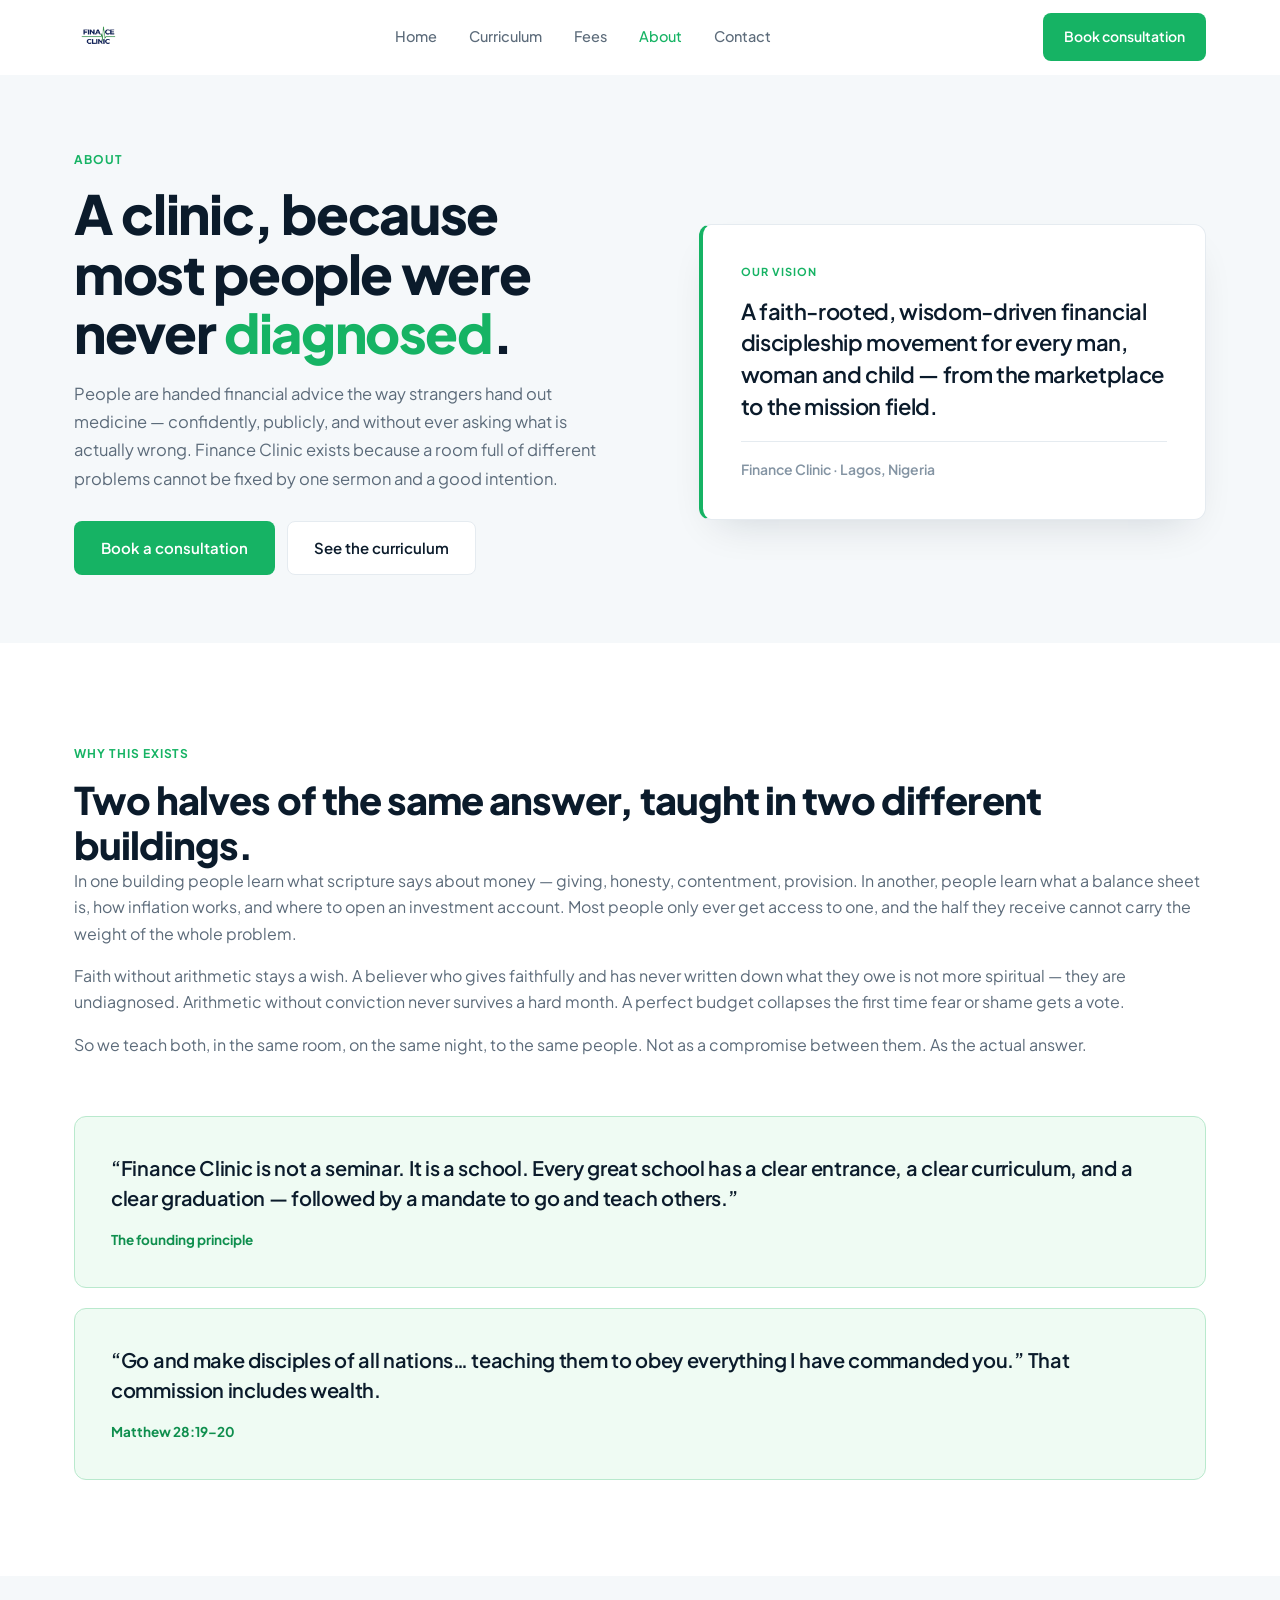
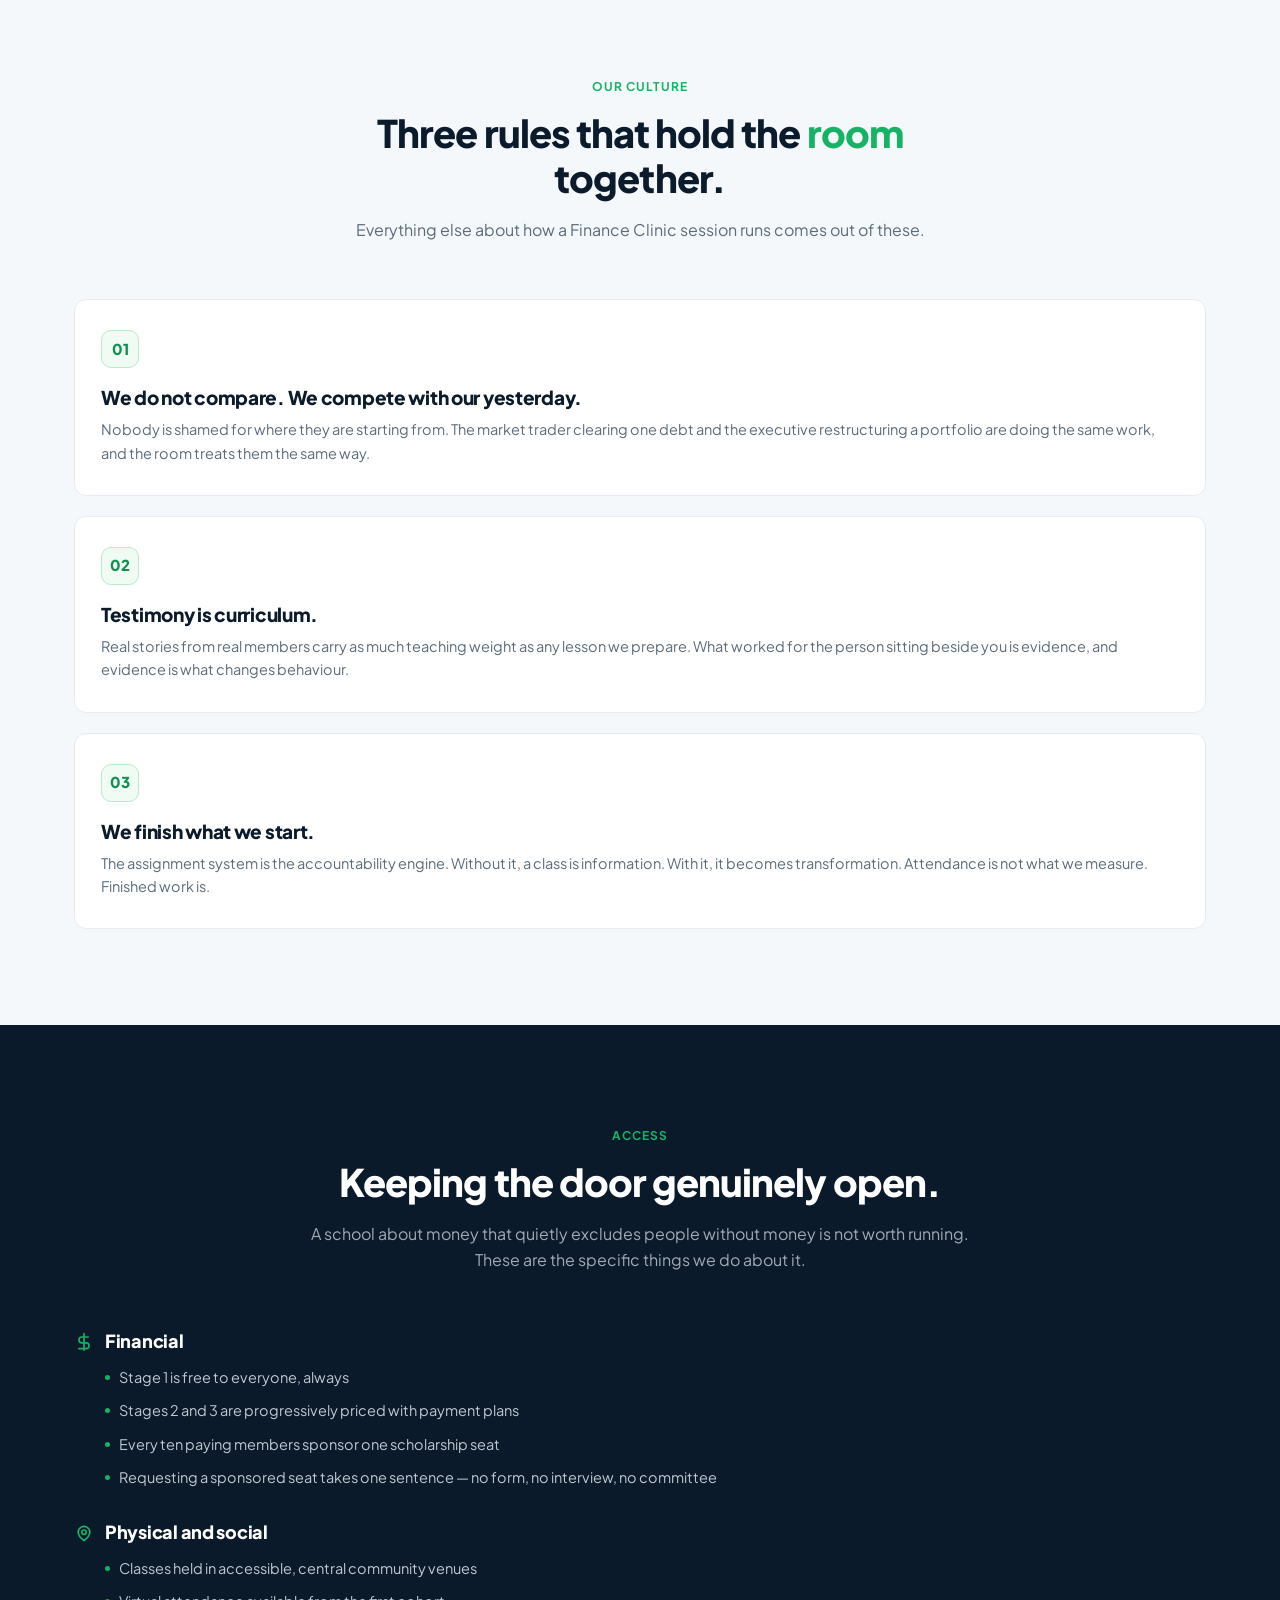
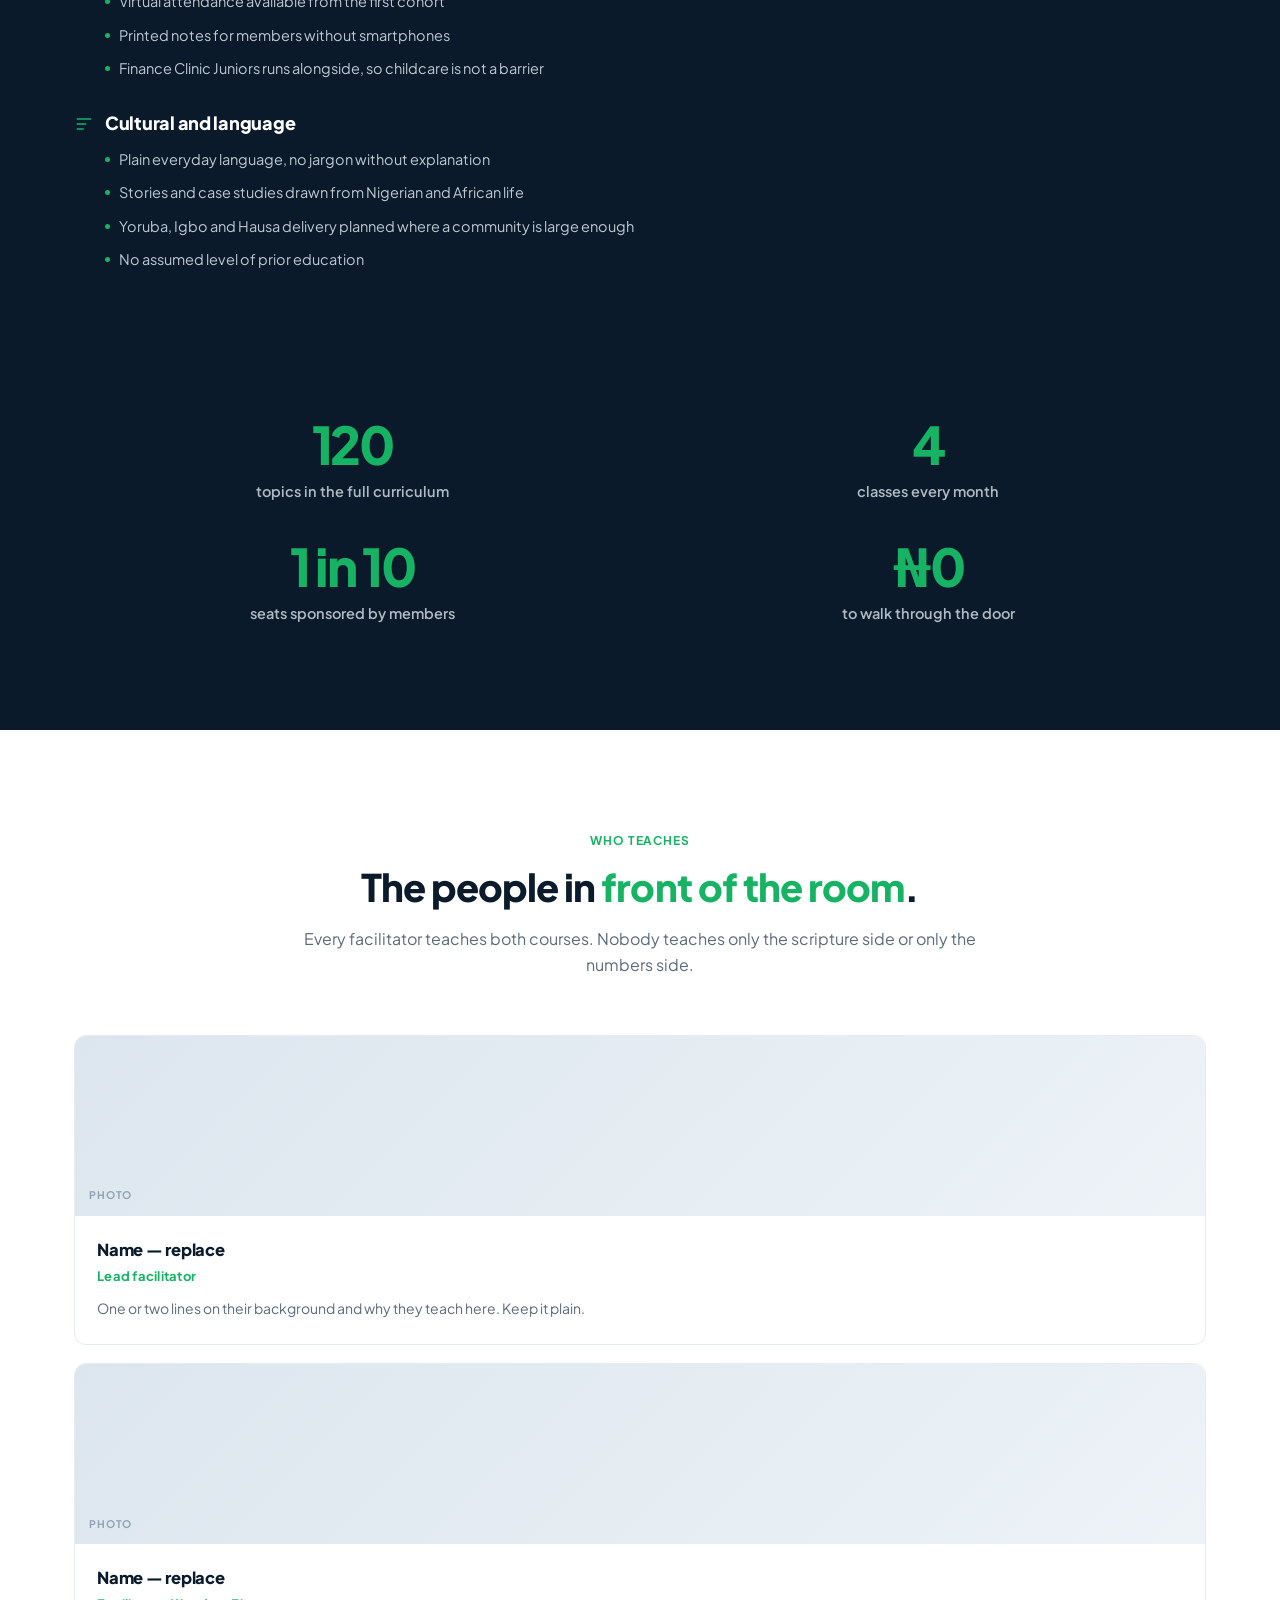
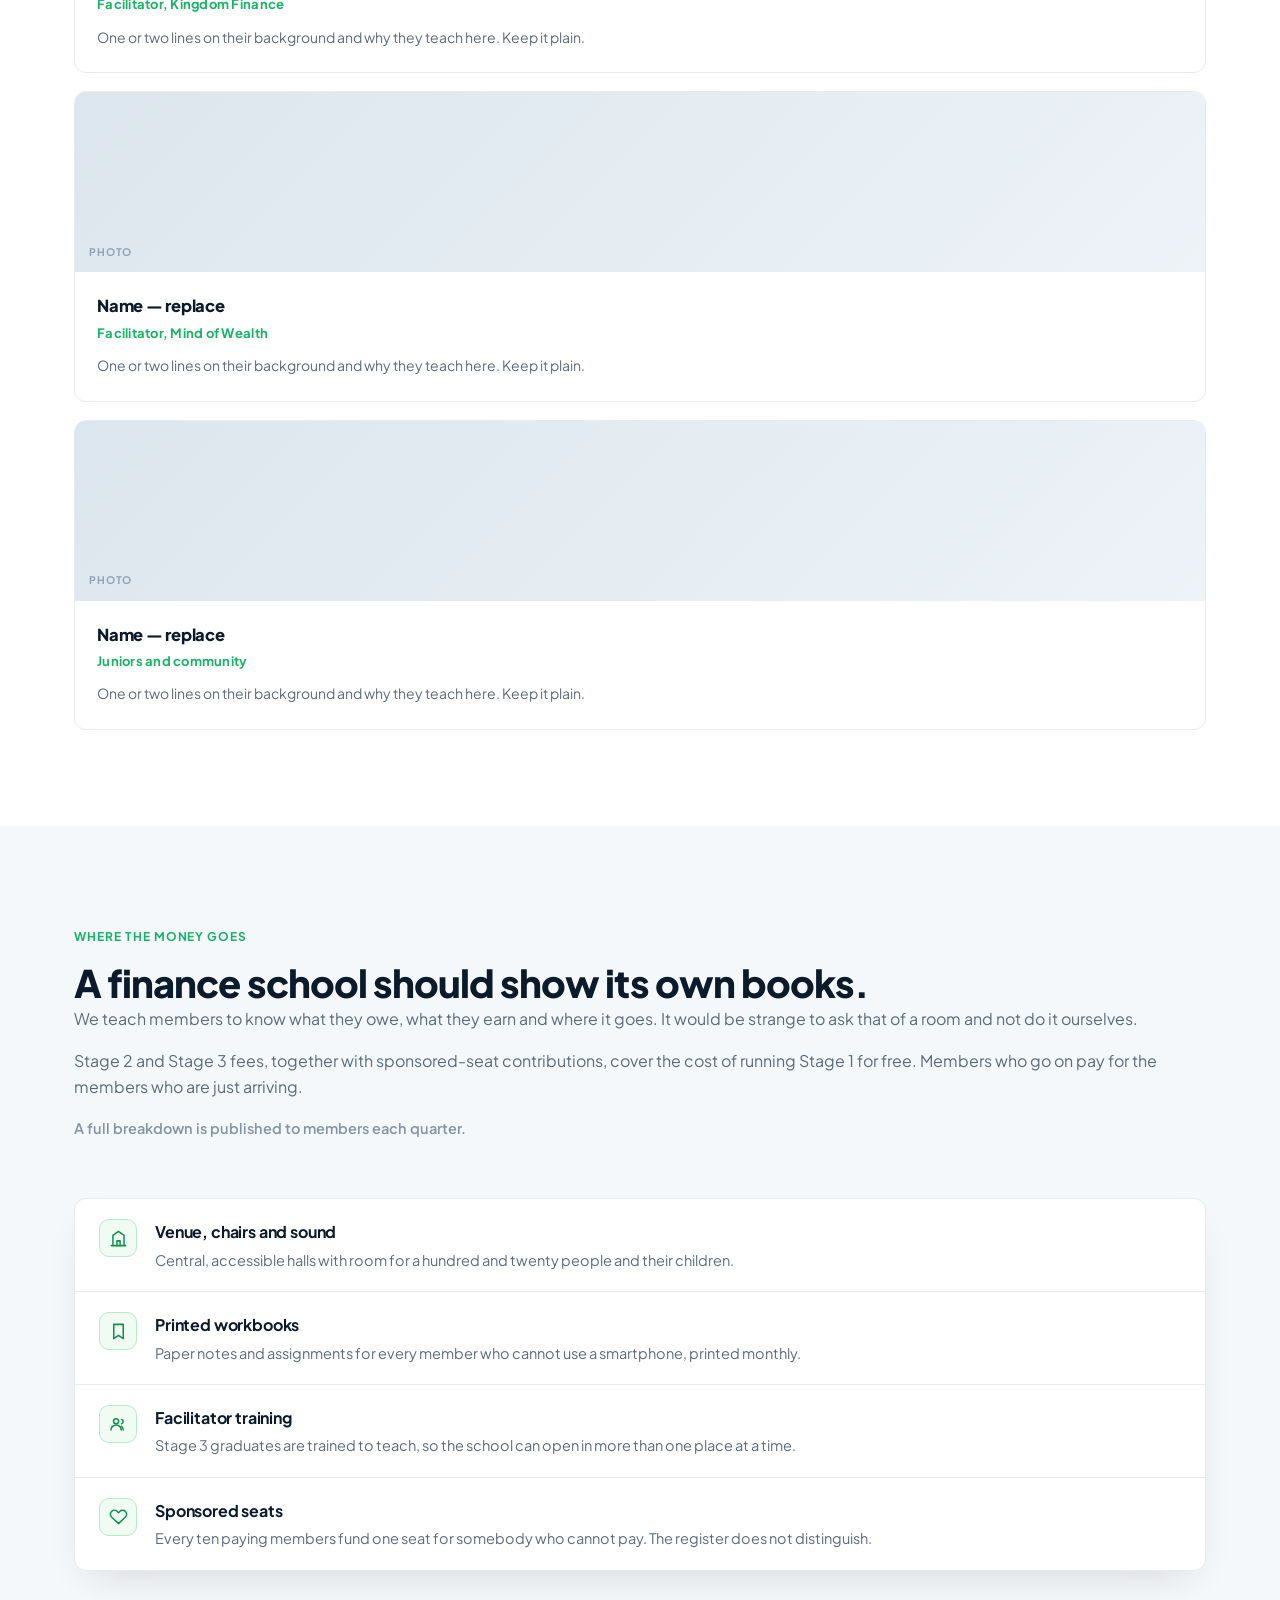
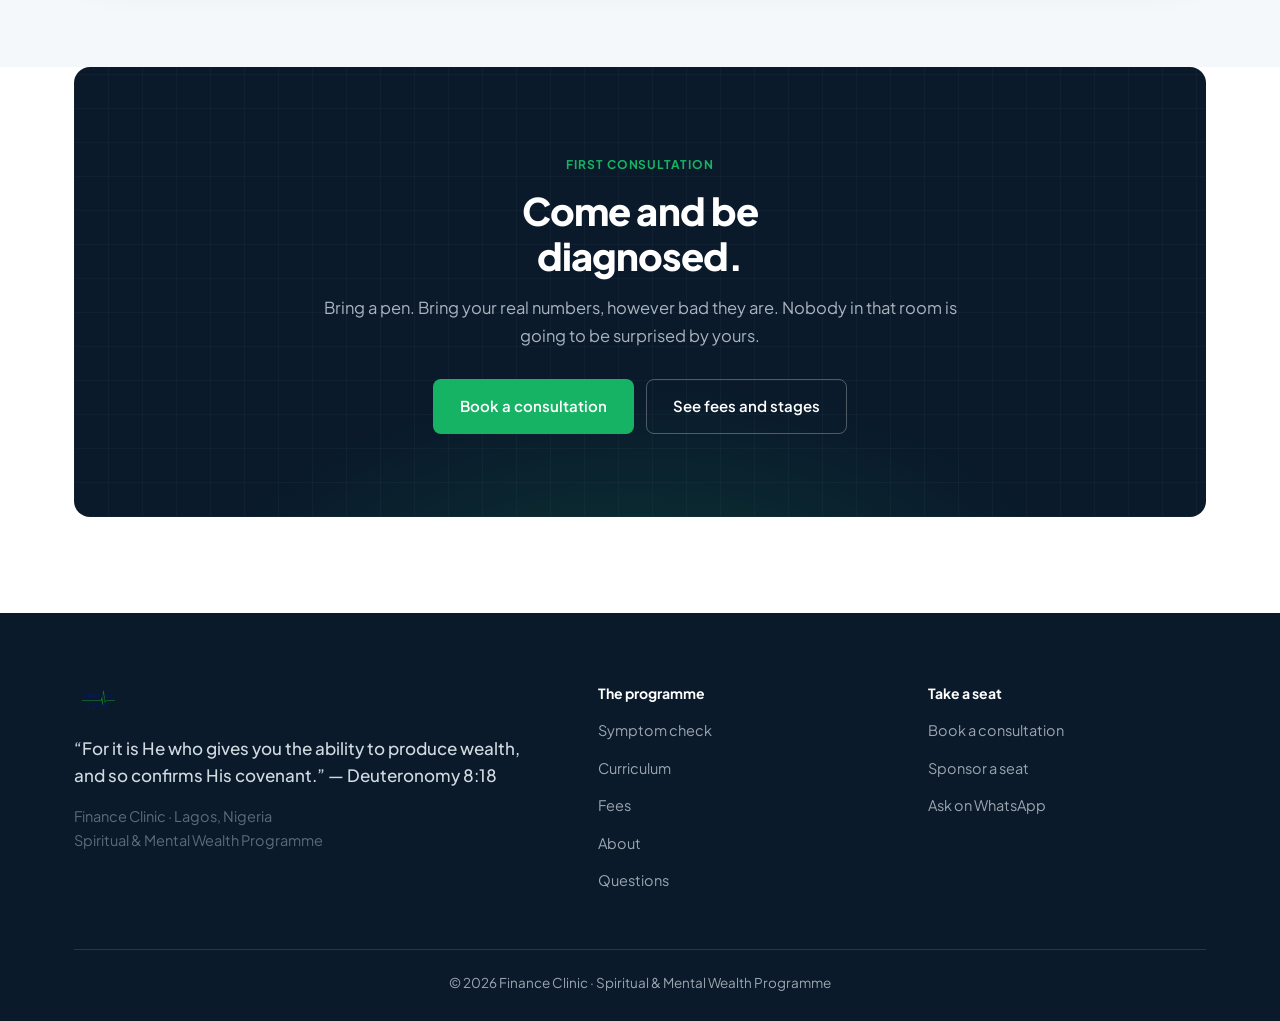
==== commit c5e19000: "fix: Consolidate mobile media queries for .hero__grid and all grid layouts, use logo as-is without d" ====
--- a/about.html
+++ b/about.html
@@ -29,10 +29,7 @@
 <a class="skip-link" href="#main-content">Skip to main content</a>
 <nav class="nav" id="nav">
   <div class="wrap nav__in">
-    <a class="brand" href="index.html">
-      <img src="assets/img/logo.webp" alt="Finance Clinic" class="brand__img" width="32" height="32">
-      Finance Clinic
-    </a>
+    <a class="brand" href="index.html"><img src="assets/img/logo.webp" alt="Finance Clinic" class="brand__img"></a>
     <div class="nav__links">
       <a href="index.html">Home</a>
       <a href="curriculum.html">Curriculum</a>
@@ -265,10 +262,7 @@
   <div class="wrap">
     <div class="foot__grid">
       <div>
-        <a class="brand" href="index.html">
-          <img src="assets/img/logo.webp" alt="Finance Clinic" class="brand__img" width="32" height="32">
-          Finance Clinic
-        </a>
+        <a class="brand" href="index.html"><img src="assets/img/logo.webp" alt="Finance Clinic" class="brand__img"></a>
         <p class="verse">“For it is He who gives you the ability to produce wealth, and so confirms His covenant.” — Deuteronomy 8:18</p>
         <p class="foot__addr">Finance Clinic · Lagos, Nigeria<br>Spiritual &amp; Mental Wealth Programme</p>
       </div>
--- a/assets/styles.min.css
+++ b/assets/styles.min.css
@@ -1 +1 @@
-:root{--navy:#0A1A2B;--ink:#0B1B2B;--body:#5C6B7A;--muted:#8494A3;--green:#16B364;--green-dk:#0F8F4E;--green-tint:#EFFBF3;--green-line:#B9E9CD;--bg:#F5F8FA;--white:#FFFFFF;--line:#E5EBF0;--r:12px;--r-sm:8px;--pad:clamp(64px,7.5vw,110px);--wrap:1180px;--shadow:0 18px 40px -18px rgba(11,27,43,.16);}*{box-sizing:border-box;margin:0;padding:0}html{scroll-behavior:smooth;-webkit-text-size-adjust:100%}body{background:var(--white);color:var(--ink);font-family:"Plus Jakarta Sans",-apple-system,sans-serif;font-size:16px;line-height:1.65;-webkit-font-smoothing:antialiased}img,svg{display:block;max-width:100%}a{color:inherit}:focus-visible{outline:2.5px solid var(--green);outline-offset:3px;border-radius:4px}.wrap{width:100%;max-width:var(--wrap);margin:0 auto;padding:0 24px}.sec{padding:var(--pad) 0}.sec--bg{background:var(--bg)}.sec--navy{background:var(--navy);color:#E8EFF5}h1,h2,h3,h4{line-height:1.18;letter-spacing:-.025em;font-weight:800}h1{font-size:clamp(34px,4.9vw,54px);line-height:1.1}h2{font-size:clamp(28px,3.6vw,42px)}h3{font-size:clamp(19px,1.6vw,21px);letter-spacing:-.015em}.g{color:var(--green)}p{color:var(--body)}.lede{font-size:16.5px;line-height:1.7}.eyebrow{display:inline-block;font-size:12px;font-weight:700;letter-spacing:.08em;text-transform:uppercase;color:var(--green);margin-bottom:14px}.eyebrow--pale{color:var(--green)}.head{text-align:center;max-width:680px;margin:0 auto clamp(38px,4.5vw,56px)}.head h2{margin-bottom:16px}.head p{font-size:16px}.head--l{text-align:left;margin-left:0;margin-right:0}.sec--navy .head h2{color:#fff}.sec--navy .head p{color:rgba(232,239,245,.68)}.btn{display:inline-flex;align-items:center;justify-content:center;gap:8px;font-family:inherit;font-size:15px;font-weight:600;padding:14px 26px;border-radius:var(--r-sm);border:1.5px solid transparent;text-decoration:none;cursor:pointer;transition:background .18s,transform .18s,border-color .18s,color .18s}.btn--green{background:var(--green);color:#fff}.btn--green:hover{background:var(--green-dk);transform:translateY(-2px)}.btn--out{background:var(--white);color:var(--ink);border-color:var(--line)}.btn--out:hover{border-color:var(--green);color:var(--green);transform:translateY(-2px)}.btn--onNavy{background:transparent;color:#fff;border-color:rgba(255,255,255,.28)}.btn--onNavy:hover{border-color:#fff;transform:translateY(-2px)}.btn--sm{padding:11px 20px;font-size:14px}.nav{position:sticky;top:0;z-index:80;background:rgba(255,255,255,.94);backdrop-filter:blur(10px);border-bottom:1px solid transparent;transition:border-color .25s}.nav.stuck{border-bottom-color:var(--line)}.nav__in{display:flex;align-items:center;justify-content:space-between;gap:22px;height:74px}.brand{display:flex;align-items:center;gap:9px;text-decoration:none;font-weight:800;font-size:18px;letter-spacing:-.02em}.brand svg{width:26px;height:26px;flex:none}.nav__links{display:flex;gap:32px}.nav__links a{font-size:14.5px;font-weight:500;color:var(--body);text-decoration:none;transition:color .16s}.nav__links a:hover{color:var(--green)}@media(max-width:940px){.nav__links{display:none}}@media(max-width:420px){.nav .btn{display:none}}.hero{background:var(--bg);padding:clamp(48px,6vw,84px) 0 clamp(60px,7vw,100px)}.hero__grid{display:grid;grid-template-columns:1.06fr .94fr;gap:clamp(34px,5vw,64px);align-items:center}.hero h1{margin-bottom:20px}.hero h1 span{color:var(--green)}.hero p.lede{max-width:46ch}.hero__btns{display:flex;flex-wrap:wrap;gap:12px;margin:30px 0 24px}.hero__note{font-size:14.5px;color:var(--body);max-width:44ch}@media(max-width:900px){.hero__grid{grid-template-columns:1fr}}.file{background:var(--white);border:1px solid var(--line);border-radius:var(--r);box-shadow:var(--shadow);overflow:hidden}.file__top{display:flex;align-items:center;justify-content:space-between;gap:12px;padding:14px 20px;background:var(--green-tint);border-bottom:1px solid var(--green-line)}.file__top span{font-size:11px;font-weight:700;letter-spacing:.09em;text-transform:uppercase;color:var(--green-dk)}.pulse{width:100%;height:48px;padding:14px 20px 0}.pulse path{fill:none;stroke:var(--green);stroke-width:2;stroke-linecap:round;stroke-linejoin:round}.pulse--anim path{stroke-dasharray:600;stroke-dashoffset:600;animation:trace 2.1s ease-out .35s forwards}@keyframes trace{to{stroke-dashoffset:0}}.vitals{padding:6px 20px 20px}.vital{display:flex;justify-content:space-between;align-items:baseline;gap:16px;padding:13px 0;border-bottom:1px solid var(--line)}.vital:last-child{border-bottom:0;padding-bottom:0}.vital__k{font-size:11px;font-weight:700;letter-spacing:.08em;text-transform:uppercase;color:var(--muted)}.vital__v{font-size:16px;font-weight:800;letter-spacing:-.02em;text-align:right}.vital__v small{display:block;font-weight:500;font-size:12.5px;color:var(--muted);letter-spacing:0}.two{display:grid;grid-template-columns:1fr 1fr;gap:clamp(18px,2.6vw,26px)}@media(max-width:800px){.two{grid-template-columns:1fr}}.panel{border:1px solid rgba(255,255,255,.16);border-radius:var(--r);padding:clamp(24px,3vw,34px);background:rgba(255,255,255,.035)}.panel--yes{background:rgba(22,179,100,.1);border-color:rgba(22,179,100,.45)}.panel__lab{display:block;font-size:11px;font-weight:700;letter-spacing:.09em;text-transform:uppercase;color:rgba(232,239,245,.5);margin-bottom:10px}.panel h3{color:#fff;margin-bottom:20px;font-size:20px}.panel ul{list-style:none;display:grid;gap:15px}.panel li{display:flex;gap:13px;font-size:15.5px;line-height:1.55;color:rgba(232,239,245,.87)}.panel li b{flex:none;width:20px;font-size:12.5px;font-weight:700;color:rgba(232,239,245,.45);padding-top:2px}.panel--yes li b{color:var(--green)}.syms{display:grid;grid-template-columns:1fr 1fr;gap:12px;margin-bottom:26px}@media(max-width:760px){.syms{grid-template-columns:1fr}}.sym{display:flex;align-items:flex-start;gap:13px;padding:17px 19px;cursor:pointer;background:var(--white);border:1.5px solid var(--line);border-radius:10px;font-size:15.5px;line-height:1.45;font-weight:500;transition:border-color .16s,background .16s}.sym:hover{border-color:var(--green-line)}.sym input{position:absolute;opacity:0;width:0;height:0}.sym__box{flex:none;width:21px;height:21px;margin-top:1px;border:1.5px solid var(--line);border-radius:6px;display:grid;place-items:center;background:var(--white);transition:background .16s,border-color .16s}.sym__box svg{width:12px;height:12px;opacity:0;transition:opacity .16s;fill:none;stroke:#fff;stroke-width:2.8;stroke-linecap:round;stroke-linejoin:round}.sym input:checked ~ .sym__box{background:var(--green);border-color:var(--green)}.sym input:checked ~ .sym__box svg{opacity:1}.sym:has(input:checked){border-color:var(--green);background:var(--green-tint)}.sym input:focus-visible ~ .sym__box{outline:2.5px solid var(--green);outline-offset:3px}.verdict{background:var(--white);border:1.5px solid var(--line);border-radius:var(--r);padding:clamp(24px,3vw,34px);text-align:center}.verdict[data-state="active"]{border-color:var(--green);background:var(--green-tint)}.verdict__n{font-size:12px;font-weight:700;letter-spacing:.08em;text-transform:uppercase;color:var(--muted)}.verdict h3{font-size:clamp(21px,2.6vw,28px);margin:11px 0 10px}.verdict p{max-width:54ch;margin:0 auto;font-size:15.5px}.verdict .btn{margin-top:20px}.rx{display:grid;grid-template-columns:1fr 1fr;gap:clamp(18px,2.6vw,24px)}@media(max-width:820px){.rx{grid-template-columns:1fr}}.track{background:var(--white);border:1px solid var(--line);border-radius:var(--r);padding:clamp(26px,3vw,34px)}.track h3{margin-bottom:8px}.track > p{font-size:15px;margin-bottom:20px}.topic{padding:15px 0;border-top:1px solid var(--line);display:grid;gap:4px}.topic b{font-size:11px;font-weight:700;letter-spacing:.08em;text-transform:uppercase;color:var(--green)}.topic strong{font-size:16px;font-weight:700;letter-spacing:-.01em}.topic span{font-size:14.5px;color:var(--muted);line-height:1.55}.seam{margin-top:clamp(20px,2.6vw,26px);background:var(--green-tint);border:1px solid var(--green-line);border-radius:var(--r);padding:clamp(24px,3vw,32px);display:flex;gap:clamp(18px,3vw,34px);align-items:center;flex-wrap:wrap}.seam p{flex:1 1 340px;font-size:16px;color:var(--ink)}.weeks{display:grid;grid-template-columns:repeat(4,1fr);gap:16px}@media(max-width:900px){.weeks{grid-template-columns:1fr 1fr}}@media(max-width:520px){.weeks{grid-template-columns:1fr}}.week{background:var(--white);border:1px solid var(--line);border-radius:var(--r);padding:24px 22px;transition:box-shadow .2s,transform .2s,border-color .2s}.week:hover{box-shadow:var(--shadow);transform:translateY(-3px);border-color:var(--green-line)}.week b{display:block;font-size:11px;font-weight:700;letter-spacing:.09em;text-transform:uppercase;color:var(--green);margin-bottom:12px}.week h3{font-size:18px;margin-bottom:7px}.week p{font-size:14.5px;line-height:1.55}.rota{margin-top:clamp(20px,2.6vw,26px);background:var(--white);border:1px solid var(--line);border-radius:var(--r);overflow:hidden}.rota__row{display:grid;grid-template-columns:96px 1fr;gap:18px;padding:15px 22px;border-bottom:1px solid var(--line);align-items:baseline}.rota__row:last-child{border-bottom:0}.rota__row b{font-size:12px;font-weight:700;letter-spacing:.05em;color:var(--green)}.rota__row span{font-size:15px;font-weight:500}@media(max-width:560px){.rota__row{grid-template-columns:1fr;gap:3px}}.stack{background:var(--white);border:1px solid var(--line);border-radius:var(--r);overflow:hidden}.item{display:grid;grid-template-columns:1fr auto;gap:20px;padding:20px 24px;border-bottom:1px solid var(--line);align-items:center}.item b{display:block;font-size:16px;font-weight:700;letter-spacing:-.01em}.item p{font-size:14.5px;line-height:1.55;margin-top:3px}.item span{font-size:15px;font-weight:700;white-space:nowrap;color:var(--ink)}.item--tot{background:var(--green-tint);border-bottom:0}.item--tot b,.item--tot span{color:var(--green-dk);font-size:17px}@media(max-width:560px){.item{grid-template-columns:1fr;gap:6px}}.fee{margin-top:clamp(20px,2.6vw,26px);background:var(--navy);border-radius:var(--r);padding:clamp(26px,3.4vw,38px);display:flex;gap:clamp(20px,4vw,44px);align-items:center;justify-content:space-between;flex-wrap:wrap}.fee h3{color:#fff;font-size:clamp(24px,3vw,32px);margin-bottom:10px}.fee p{color:rgba(232,239,245,.72);font-size:15.5px;max-width:46ch}.fee > div{flex:1 1 320px}.promise{background:var(--green-tint);border:1.5px solid var(--green-line);border-radius:var(--r);padding:clamp(28px,4vw,46px);display:flex;gap:clamp(20px,3vw,32px);align-items:flex-start;flex-wrap:wrap}.promise__ic{width:48px;height:48px;flex:none;border-radius:12px;background:var(--white);border:1px solid var(--green-line);display:grid;place-items:center}.promise__ic svg{width:24px;height:24px;fill:none;stroke:var(--green);stroke-width:1.8;stroke-linecap:round;stroke-linejoin:round}.promise__bd{flex:1 1 420px}.promise h2{margin-bottom:16px}.promise p{font-size:16px;max-width:64ch}.promise p + p{margin-top:13px}.tst3{display:grid;grid-template-columns:repeat(3,1fr);gap:20px}@media(max-width:900px){.tst3{grid-template-columns:1fr}}.tst{background:var(--white);border:1px solid var(--line);border-radius:var(--r);padding:28px 26px;display:flex;flex-direction:column;gap:16px}.tst blockquote{font-size:16px;line-height:1.62;color:var(--ink);font-weight:500}.tst figcaption{font-size:13.5px;color:var(--muted);margin-top:auto}.tst figcaption b{display:block;color:var(--ink);font-size:14.5px;font-weight:700}.stages{display:grid;grid-template-columns:repeat(3,1fr);gap:20px}@media(max-width:900px){.stages{grid-template-columns:1fr;max-width:520px;margin:0 auto}}.stage{background:var(--white);border:1px solid var(--line);border-radius:var(--r);padding:30px 26px}.stage--now{border:1.5px solid var(--green);background:var(--green-tint);box-shadow:var(--shadow)}.stage b{display:block;font-size:11px;font-weight:700;letter-spacing:.09em;text-transform:uppercase;color:var(--green);margin-bottom:12px}.stage h3{margin-bottom:10px}.stage p{font-size:15px}.stage__meta{margin-top:20px;padding-top:16px;border-top:1px solid var(--line);font-size:12px;font-weight:700;letter-spacing:.07em;text-transform:uppercase;color:var(--muted)}.stage--now .stage__meta{border-top-color:var(--green-line);color:var(--green-dk)}.gate{margin-top:clamp(22px,3vw,30px);font-size:16.5px;max-width:66ch}.gate strong{color:var(--ink);font-weight:700}.fwd{display:grid;grid-template-columns:1fr 1fr;gap:clamp(28px,4.5vw,60px);align-items:center}@media(max-width:820px){.fwd{grid-template-columns:1fr}}.fwd h2{margin-bottom:16px}.counter{background:var(--white);border:1px solid var(--line);border-radius:var(--r);box-shadow:var(--shadow);padding:clamp(30px,3.8vw,44px);text-align:center}.counter__n{font-size:clamp(64px,9vw,104px);font-weight:800;line-height:.9;letter-spacing:-.05em;color:var(--green)}.counter__l{margin-top:12px;font-size:15.5px;color:var(--body);font-weight:600}.bar{height:8px;border-radius:99px;background:var(--bg);border:1px solid var(--line);margin-top:24px;overflow:hidden}.bar i{display:block;height:100%;width:62%;background:var(--green);border-radius:99px}.counter__f{margin-top:14px;font-size:14px;color:var(--muted);font-weight:600}.faq__top{display:grid;grid-template-columns:1fr 1fr;gap:clamp(24px,4vw,60px);align-items:end;margin-bottom:clamp(28px,3.4vw,42px)}@media(max-width:800px){.faq__top{grid-template-columns:1fr}}.q{background:var(--white);border:1px solid var(--line);border-radius:10px;margin-bottom:12px;overflow:hidden}.q[open]{background:var(--green-tint);border-color:var(--green-line)}.q summary{list-style:none;cursor:pointer;padding:19px 52px 19px 22px;position:relative;font-size:15.5px;font-weight:600;line-height:1.4}.q summary::-webkit-details-marker{display:none}.q summary::after{content:"+";position:absolute;right:20px;top:15px;font-size:22px;font-weight:400;color:var(--green)}.q[open] summary::after{content:"–"}.q p{padding:0 22px 22px;font-size:15px;max-width:76ch}.final{padding:0 0 var(--pad)}.cta{position:relative;overflow:hidden;border-radius:16px;text-align:center;padding:clamp(48px,6.5vw,86px) 24px;background:var(--navy)}.cta::before{content:"";position:absolute;inset:0;opacity:.55;background:radial-gradient(620px 320px at 50% 120%,rgba(22,179,100,.3),transparent 70%),repeating-linear-gradient(90deg,rgba(255,255,255,.05) 0 1px,transparent 1px 34px),repeating-linear-gradient(0deg,rgba(255,255,255,.05) 0 1px,transparent 1px 34px)}.cta > *{position:relative}.cta h2{color:#fff;max-width:16ch;margin:0 auto 16px}.cta p{color:rgba(232,239,245,.72);max-width:54ch;margin:0 auto;font-size:16.5px}.cta__btns{display:flex;gap:12px;justify-content:center;flex-wrap:wrap;margin-top:30px}.cta__meta{display:flex;justify-content:center;gap:clamp(20px,4vw,48px);flex-wrap:wrap;margin-top:34px;padding-top:26px;border-top:1px solid rgba(255,255,255,.14)}.cta__meta div{font-size:14.5px;color:rgba(232,239,245,.8);font-weight:600}.cta__meta b{display:block;font-size:11px;letter-spacing:.1em;text-transform:uppercase;color:rgba(232,239,245,.45);margin-bottom:6px;font-weight:700}.foot{background:var(--navy);color:rgba(232,239,245,.66);padding:clamp(50px,6vw,72px) 0 0}.foot__grid{display:grid;grid-template-columns:1.7fr 1fr 1fr;gap:clamp(26px,4vw,52px)}@media(max-width:820px){.foot__grid{grid-template-columns:1fr 1fr}}@media(max-width:540px){.foot__grid{grid-template-columns:1fr}}.foot .brand{color:#fff}.foot h4{color:#fff;font-size:14px;font-weight:700;margin-bottom:16px;letter-spacing:0}.foot ul{list-style:none;display:grid;gap:11px}.foot a{font-size:14.5px;text-decoration:none;transition:color .16s}.foot a:hover{color:var(--green)}.verse{font-size:17px;line-height:1.6;color:rgba(232,239,245,.9);max-width:44ch;margin-top:18px;font-weight:500}.foot__addr{font-size:14.5px;margin-top:16px}.foot__bar{margin-top:clamp(38px,5vw,56px);border-top:1px solid rgba(255,255,255,.12);padding:22px 0 26px;text-align:center;font-size:13.5px}.rv{opacity:0;transform:translateY(18px);transition:opacity .6s ease,transform .6s ease}.rv.on{opacity:1;transform:none}@media(prefers-reduced-motion:reduce){*{animation:none!important;transition:none!important}.rv{opacity:1;transform:none}.pulse--anim path{stroke-dashoffset:0}html{scroll-behavior:auto}}:root{--navy:#0A1A2B;--ink:#0B1B2B;--body:#5C6B7A;--muted:#8494A3;--green:#16B364;--green-dk:#0F8F4E;--green-tint:#EFFBF3;--green-line:#B9E9CD;--bg:#F5F8FA;--white:#FFFFFF;--line:#E5EBF0;--r:12px;--r-sm:8px;--pad:clamp(64px,7.5vw,110px);--wrap:1180px;--shadow:0 18px 40px -18px rgba(11,27,43,.16);}h3{font-size:clamp(18px,1.5vw,20px);letter-spacing:-.015em}.nav__links a:hover,.nav__links a.on{color:var(--green)}.hero{background:var(--bg);padding:clamp(46px,5.5vw,78px) 0 clamp(56px,6.5vw,92px)}.hero__grid{display:grid;grid-template-columns:1.05fr .95fr;gap:clamp(34px,5vw,64px);align-items:center}.hero h1{margin-bottom:18px}.inline{display:flex;flex-wrap:wrap;gap:18px;margin:18px 0 24px}.inline span{display:flex;align-items:center;gap:7px;font-size:14.5px;font-weight:600;color:var(--body)}.inline svg{width:17px;height:17px;fill:none;stroke:var(--green);stroke-width:2.4;stroke-linecap:round;stroke-linejoin:round}.bigfee{font-size:clamp(38px,4.6vw,50px);font-weight:800;letter-spacing:-.04em;margin-bottom:6px}.bigfee small{font-size:15px;font-weight:600;color:var(--muted);letter-spacing:0}.countdown{display:flex;align-items:center;gap:10px;flex-wrap:wrap;margin:20px 0 22px}.cd{background:var(--white);border:1px solid var(--line);border-radius:var(--r-sm);padding:9px 0;width:62px;text-align:center}.cd b{display:block;font-size:19px;font-weight:800;letter-spacing:-.02em;line-height:1.1}.cd span{display:block;font-size:10px;font-weight:700;letter-spacing:.07em;text-transform:uppercase;color:var(--muted);margin-top:2px}.cd__sep{font-size:18px;font-weight:700;color:var(--muted)}.hero__note{display:flex;align-items:center;gap:8px;font-size:14.5px;color:var(--body);font-weight:600;margin-top:22px}.hero__note svg{width:18px;height:18px;flex:none;fill:none;stroke:var(--green);stroke-width:1.8;stroke-linecap:round;stroke-linejoin:round}.vitals{padding:8px 20px 20px}.vital{display:flex;justify-content:space-between;align-items:baseline;gap:16px;padding:14px 0;border-bottom:1px solid var(--line)}.cards4{display:grid;grid-template-columns:repeat(4,1fr);gap:18px}.cards4{grid-template-columns:1fr 1fr}.cards4{grid-template-columns:1fr}.fcard{background:var(--white);border:1px solid var(--line);border-radius:var(--r);padding:26px 24px;transition:box-shadow .2s,transform .2s,border-color .2s}.fcard:hover{box-shadow:var(--shadow);transform:translateY(-3px);border-color:var(--green-line)}.fcard > svg{width:26px;height:26px;stroke:var(--green);fill:none;stroke-width:1.6;stroke-linecap:round;stroke-linejoin:round;margin-bottom:18px}.fcard h3{margin-bottom:9px}.fcard p{font-size:14.5px;line-height:1.6}.grid6{display:grid;grid-template-columns:repeat(3,1fr);gap:clamp(20px,3vw,34px)}.grid6{grid-template-columns:1fr 1fr}.grid6{grid-template-columns:1fr}.chk h3{display:flex;gap:10px;align-items:flex-start;margin-bottom:8px;font-size:17px}.chk h3 svg{width:19px;height:19px;flex:none;margin-top:2px;fill:none;stroke:var(--green);stroke-width:2.2;stroke-linecap:round;stroke-linejoin:round}.chk p{font-size:14.5px;line-height:1.6;padding-left:29px}.split{display:grid;grid-template-columns:1fr 1fr;gap:clamp(30px,4.5vw,64px);align-items:center}.split{grid-template-columns:1fr}.split--flip .split__media{order:2}.split h2{margin-bottom:16px}.split .btn{margin-top:26px}.ticks{list-style:none;display:grid;gap:13px;margin-top:22px}.ticks li{display:flex;gap:11px;font-size:15.5px;align-items:flex-start}.ticks li svg{width:19px;height:19px;flex:none;margin-top:3px;fill:none;stroke:var(--green);stroke-width:2.2;stroke-linecap:round;stroke-linejoin:round}.sec--navy .ticks li{color:rgba(232,239,245,.87)}.rota{background:var(--white);border:1px solid var(--line);border-radius:var(--r);overflow:hidden;box-shadow:var(--shadow)}.mods{display:grid;grid-template-columns:repeat(3,1fr);gap:18px}.mods{grid-template-columns:1fr 1fr}.mods{grid-template-columns:1fr}.mod{background:var(--white);border:1px solid var(--line);border-radius:var(--r);padding:24px 22px;transition:box-shadow .2s,transform .2s,border-color .2s}.mod:hover{box-shadow:var(--shadow);transform:translateY(-3px);border-color:var(--green-line)}.mod__l{width:38px;height:38px;border-radius:10px;background:var(--green-tint);border:1px solid var(--green-line);display:grid;place-items:center;font-weight:800;color:var(--green-dk);font-size:15px;margin-bottom:16px}.mod h3{margin-bottom:7px;font-size:17.5px}.mod p{font-size:14px;line-height:1.55}.mod__r{margin-top:14px;padding-top:12px;border-top:1px solid var(--line);font-size:11.5px;font-weight:700;letter-spacing:.07em;text-transform:uppercase;color:var(--muted)}.course{margin-bottom:clamp(28px,3.4vw,44px)}.course__hd{display:flex;gap:16px;align-items:baseline;flex-wrap:wrap;margin-bottom:20px}.course__hd h3{font-size:clamp(21px,2.4vw,26px)}.course__hd span{font-size:13px;font-weight:700;letter-spacing:.07em;text-transform:uppercase;color:var(--green)}.m{background:var(--white);border:1px solid var(--line);border-radius:10px;margin-bottom:10px;overflow:hidden}.m[open]{border-color:var(--green-line)}.m summary{list-style:none;cursor:pointer;padding:17px 52px 17px 20px;position:relative;font-size:15.5px;font-weight:700;line-height:1.4}.m summary::-webkit-details-marker{display:none}.m summary::after{content:"+";position:absolute;right:20px;top:13px;font-size:22px;font-weight:400;color:var(--green)}.m[open] summary::after{content:"–"}.m summary em{display:block;font-style:normal;font-size:13.5px;font-weight:500;color:var(--muted);margin-top:2px}.m ol{list-style:none;padding:0 20px 18px;display:grid;grid-template-columns:1fr 1fr;gap:0 24px}.m ol{grid-template-columns:1fr}.m li{display:flex;gap:12px;padding:9px 0;border-top:1px solid var(--line);font-size:14.5px;line-height:1.45}.m li b{flex:none;width:26px;font-size:12px;font-weight:700;color:var(--green);padding-top:2px}.final{padding:0 0 var(--pad)}:root{--navy:#0A1A2B;--ink:#0B1B2B;--body:#5C6B7A;--muted:#8494A3;--green:#16B364;--green-dk:#0F8F4E;--green-tint:#EFFBF3;--green-line:#B9E9CD;--bg:#F5F8FA;--white:#FFFFFF;--line:#E5EBF0;--red:#D9534F;--r:12px;--r-sm:8px;--pad:clamp(64px,7.5vw,110px);--wrap:1180px;--shadow:0 18px 40px -18px rgba(11,27,43,.16);}.hero p{max-width:46ch}.hero__btns{display:flex;flex-wrap:wrap;gap:12px;margin-top:28px}.plans{display:grid;grid-template-columns:repeat(3,1fr);gap:20px;align-items:stretch}.plans{grid-template-columns:1fr;max-width:520px;margin:0 auto}.plan{background:var(--white);border:1px solid var(--line);border-radius:var(--r);padding:30px 26px;display:flex;flex-direction:column}.plan--now{border:1.5px solid var(--green);background:var(--green-tint);box-shadow:var(--shadow)}.plan__badge{align-self:flex-start;font-size:11px;font-weight:700;letter-spacing:.07em;text-transform:uppercase;color:var(--green-dk);background:#fff;border:1px solid var(--green-line);border-radius:99px;padding:5px 11px;margin-bottom:14px}.plan h3{margin-bottom:9px}.plan__sub{font-size:14.5px;line-height:1.6;min-height:62px;padding-bottom:20px;border-bottom:1px solid var(--line)}.plan--now .plan__sub{border-bottom-color:var(--green-line)}.plan__price{font-size:clamp(32px,3.6vw,40px);font-weight:800;letter-spacing:-.04em;margin:20px 0 4px}.plan__price span{font-size:15px;font-weight:600;color:var(--muted);letter-spacing:0}.plan__note{font-size:13.5px;color:var(--muted);font-weight:600;margin-bottom:22px}.plan .btn{margin-top:auto;width:100%}.tblwrap{background:var(--white);border:1px solid var(--line);border-radius:var(--r);box-shadow:var(--shadow);overflow-x:auto}table{border-collapse:collapse;width:100%;min-width:660px}caption{text-align:left;padding:0 0 14px;font-size:14px;color:var(--muted)}th,td{padding:16px 20px;text-align:center;border-bottom:1px solid var(--line);font-size:14.5px}thead th{position:sticky;top:0;background:var(--white);z-index:2}tbody tr:last-child td,tbody tr:last-child th{border-bottom:0}th[scope="row"]{text-align:left;font-weight:600;color:var(--ink);width:36%}thead th{font-weight:800;font-size:15.5px;letter-spacing:-.01em;padding-bottom:8px}thead .fee{display:block;font-size:14px;font-weight:700;color:var(--green);letter-spacing:0;margin-top:3px}thead .feat{text-align:left;font-size:15.5px}td.on svg{width:19px;height:19px;margin:0 auto;fill:none;stroke:var(--green);stroke-width:2.2;stroke-linecap:round;stroke-linejoin:round}td.off svg{width:19px;height:19px;margin:0 auto;fill:none;stroke:#C4CDD5;stroke-width:2;stroke-linecap:round}td.val{font-weight:700;color:var(--ink)}tbody tr:nth-child(even){background:#FBFCFD}.col-now{background:var(--green-tint)!important}.promise{background:var(--green-tint);border:1.5px solid var(--green-line);border-radius:var(--r);padding:clamp(28px,4vw,46px);display:flex;gap:clamp(20px,3vw,32px);align-items:flex-start;flex-wrap:wrap}.q{background:var(--white);border:1px solid var(--line);border-radius:10px;margin-bottom:12px;overflow:hidden;max-width:880px}.hero p{max-width:48ch}.vision{background:var(--white);border:1px solid var(--line);border-left:4px solid var(--green);border-radius:var(--r);box-shadow:var(--shadow);padding:clamp(28px,3.4vw,38px)}.vision span{display:block;font-size:11px;font-weight:700;letter-spacing:.09em;text-transform:uppercase;color:var(--green);margin-bottom:14px}.vision p{font-size:clamp(18px,2vw,22px);line-height:1.45;color:var(--ink);font-weight:600;letter-spacing:-.015em}.vision cite{display:block;font-style:normal;font-size:14px;color:var(--muted);margin-top:18px;padding-top:16px;border-top:1px solid var(--line);font-weight:600}.story{display:grid;grid-template-columns:1fr 1fr;gap:clamp(30px,4.5vw,64px);align-items:start}.story{grid-template-columns:1fr}.story p + p{margin-top:16px}.pull{background:var(--green-tint);border:1px solid var(--green-line);border-radius:var(--r);padding:clamp(26px,3.2vw,36px)}.pull p{font-size:clamp(17px,1.9vw,20px);line-height:1.5;color:var(--ink);font-weight:600;letter-spacing:-.015em}.pull cite{display:block;font-style:normal;font-size:13.5px;color:var(--green-dk);margin-top:16px;font-weight:700}.cards3{display:grid;grid-template-columns:repeat(3,1fr);gap:20px}.cards3{grid-template-columns:1fr}.vcard{background:var(--white);border:1px solid var(--line);border-radius:var(--r);padding:30px 26px;transition:box-shadow .2s,transform .2s,border-color .2s}.vcard:hover{box-shadow:var(--shadow);transform:translateY(-3px);border-color:var(--green-line)}.vcard__n{width:38px;height:38px;border-radius:10px;background:var(--green-tint);border:1px solid var(--green-line);display:grid;place-items:center;font-weight:800;color:var(--green-dk);font-size:15px;margin-bottom:18px}.vcard h3{margin-bottom:10px;font-size:19px}.vcard p{font-size:14.5px;line-height:1.6}.access{display:grid;grid-template-columns:repeat(3,1fr);gap:clamp(20px,3vw,32px)}.access{grid-template-columns:1fr}.acc h3{display:flex;gap:11px;align-items:flex-start;margin-bottom:14px;font-size:18px;color:#fff}.acc h3 svg{width:20px;height:20px;flex:none;margin-top:2px;fill:none;stroke:var(--green);stroke-width:2;stroke-linecap:round;stroke-linejoin:round}.acc ul{list-style:none;display:grid;gap:11px;padding-left:31px}.acc li{font-size:14.5px;line-height:1.55;color:rgba(232,239,245,.82);position:relative;padding-left:14px}.acc li::before{content:"";position:absolute;left:0;top:9px;width:5px;height:5px;border-radius:99px;background:var(--green)}.people{display:grid;grid-template-columns:repeat(4,1fr);gap:18px}.people{grid-template-columns:1fr 1fr}.people{grid-template-columns:1fr}.person{background:var(--white);border:1px solid var(--line);border-radius:var(--r);overflow:hidden}.person__ph{height:180px;background:linear-gradient(135deg,#DCE6EE,#EDF3F7);position:relative}.person__ph::after{content:attr(data-label);position:absolute;left:14px;bottom:12px;font-size:10.5px;font-weight:700;letter-spacing:.08em;text-transform:uppercase;color:#8FA3B4}.person__bd{padding:20px 22px 24px}.person__bd b{display:block;font-size:16.5px;font-weight:800;letter-spacing:-.015em}.person__bd span{display:block;font-size:13px;font-weight:700;color:var(--green);margin-top:3px;letter-spacing:.02em}.person__bd p{font-size:14px;line-height:1.55;margin-top:11px}.money{background:var(--white);border:1px solid var(--line);border-radius:var(--r);box-shadow:var(--shadow);overflow:hidden}.money__row{display:grid;grid-template-columns:auto 1fr;gap:18px;padding:20px 24px;border-bottom:1px solid var(--line);align-items:start}.money__row:last-child{border-bottom:0}.money__ic{width:38px;height:38px;border-radius:10px;background:var(--green-tint);border:1px solid var(--green-line);display:grid;place-items:center}.money__ic svg{width:19px;height:19px;fill:none;stroke:var(--green-dk);stroke-width:1.9;stroke-linecap:round;stroke-linejoin:round}.money__row b{display:block;font-size:16px;font-weight:700;letter-spacing:-.01em}.money__row p{font-size:14.5px;line-height:1.55;margin-top:3px}.note{margin-top:20px;font-size:14.5px;color:var(--muted);font-weight:600}.stats{display:grid;grid-template-columns:repeat(4,1fr);gap:20px}.stats{grid-template-columns:1fr 1fr}.stat{text-align:center;padding:8px}.stat b{display:block;font-size:clamp(38px,4.6vw,52px);font-weight:800;letter-spacing:-.045em;color:var(--green);line-height:1}.stat span{display:block;font-size:14.5px;color:rgba(232,239,245,.75);margin-top:10px;font-weight:600}.pull--2{margin-top:20px}.sec--tight{padding-top:0}h2{font-size:clamp(26px,3.2vw,38px)}h3{font-size:clamp(17px,1.4vw,19px);letter-spacing:-.015em}.btn--wide{width:100%}.hero{background:var(--bg);padding:clamp(46px,5.5vw,74px) 0 clamp(30px,4vw,44px);text-align:left}.hero h1{margin-bottom:18px;max-width:16ch;margin-left:0;margin-right:auto}.hero p{max-width:56ch;margin:0 0 0 0}.ways{display:grid;grid-template-columns:repeat(4,1fr);gap:18px}.ways{grid-template-columns:1fr 1fr}.ways{grid-template-columns:1fr}.way{background:var(--white);border:1px solid var(--line);border-radius:var(--r);padding:26px 24px;text-decoration:none;display:block;transition:box-shadow .2s,transform .2s,border-color .2s}.way:hover{box-shadow:var(--shadow);transform:translateY(-3px);border-color:var(--green-line)}.way__ic{width:40px;height:40px;border-radius:10px;background:var(--green-tint);border:1px solid var(--green-line);display:grid;place-items:center;margin-bottom:18px}.way__ic svg{width:20px;height:20px;fill:none;stroke:var(--green-dk);stroke-width:1.9;stroke-linecap:round;stroke-linejoin:round}.way h3{margin-bottom:7px}.way p{font-size:14.5px;line-height:1.55}.way b{display:block;margin-top:12px;font-size:15px;font-weight:700;color:var(--green-dk);letter-spacing:-.01em}.formgrid{display:grid;grid-template-columns:1.25fr .75fr;gap:clamp(28px,4vw,56px);align-items:start}.formgrid{grid-template-columns:1fr}.card{background:var(--white);border:1px solid var(--line);border-radius:var(--r);box-shadow:var(--shadow);padding:clamp(26px,3.4vw,40px)}.f2{display:grid;grid-template-columns:1fr 1fr;gap:16px}.f2{grid-template-columns:1fr}.field{display:block;margin-bottom:16px}.field > span{display:block;font-size:13.5px;font-weight:700;margin-bottom:7px;letter-spacing:-.005em}.field .hint{display:block;font-size:13px;font-weight:500;color:var(--muted);margin-top:6px}input[type=text],input[type=email],input[type=tel],select,textarea{width:100%;font-family:inherit;font-size:15.5px;color:var(--ink);padding:13px 15px;border:1.5px solid var(--line);border-radius:var(--r-sm);background:var(--white);transition:border-color .16s,box-shadow .16s;}input:focus,select:focus,textarea:focus{outline:none;border-color:var(--green);box-shadow:0 0 0 3px rgba(22,179,100,.14)}textarea{min-height:130px;resize:vertical;line-height:1.6}select{appearance:none;background-image:url("data:image/svg+xml,%3Csvg xmlns='http://www.w3.org/2000/svg' viewBox='0 0 12 8'%3E%3Cpath d='M1 1l5 5 5-5' fill='none' stroke='%235C6B7A' stroke-width='1.8' stroke-linecap='round' stroke-linejoin='round'/%3E%3C/svg%3E");background-repeat:no-repeat;background-position:right 15px center;background-size:12px;padding-right:40px}.check{display:flex;gap:13px;align-items:flex-start;padding:17px 19px;border:1.5px solid var(--line);border-radius:10px;cursor:pointer;margin-bottom:16px;background:var(--white);transition:border-color .16s,background .16s}.check:hover{border-color:var(--green-line)}.check:has(input:checked){border-color:var(--green);background:var(--green-tint)}.check input{position:absolute;opacity:0;width:0;height:0}.check__box{flex:none;width:21px;height:21px;margin-top:2px;border:1.5px solid var(--line);border-radius:6px;display:grid;place-items:center;background:var(--white);transition:background .16s,border-color .16s}.check__box svg{width:12px;height:12px;opacity:0;transition:opacity .16s;fill:none;stroke:#fff;stroke-width:2.8;stroke-linecap:round;stroke-linejoin:round}.check input:checked ~ .check__box{background:var(--green);border-color:var(--green)}.check input:checked ~ .check__box svg{opacity:1}.check input:focus-visible ~ .check__box{outline:2.5px solid var(--green);outline-offset:3px}.check__t{font-size:15px;line-height:1.5}.check__t b{display:block;font-weight:700;margin-bottom:2px}.check__t span{color:var(--muted);font-size:14px}.formnote{font-size:13.5px;color:var(--muted);margin-top:14px;line-height:1.55}.sent{display:none;background:var(--green-tint);border:1.5px solid var(--green);border-radius:10px;padding:18px 20px;margin-top:18px;font-size:15px;color:var(--ink);font-weight:600}.sent.show{display:block}.side{display:grid;gap:18px}.sbox{background:var(--white);border:1px solid var(--line);border-radius:var(--r);padding:26px 24px}.sbox--now{background:var(--green-tint);border-color:var(--green-line)}.sbox h3{margin-bottom:14px}.srow{display:flex;justify-content:space-between;gap:14px;padding:11px 0;border-bottom:1px solid var(--line);font-size:14.5px}.sbox--now .srow{border-bottom-color:var(--green-line)}.srow:last-child{border-bottom:0;padding-bottom:0}.srow span{color:var(--muted);font-weight:600;font-size:12.5px;letter-spacing:.05em;text-transform:uppercase}.srow b{font-weight:700;text-align:right}.sbox p{font-size:14.5px;line-height:1.6}.sbox .btn{margin-top:16px}.venue{display:grid;grid-template-columns:1fr 1fr;gap:clamp(28px,4vw,56px);align-items:center}.venue{grid-template-columns:1fr}.mapph{height:clamp(240px,32vw,340px);border-radius:var(--r);border:1px solid var(--line);position:relative;overflow:hidden;background:linear-gradient(135deg,#DCE6EE,#EDF3F7)}.mapph::before{content:"";position:absolute;inset:0;opacity:.55;background:repeating-linear-gradient(90deg,rgba(255,255,255,.7) 0 1px,transparent 1px 42px),repeating-linear-gradient(0deg,rgba(255,255,255,.7) 0 1px,transparent 1px 42px)}.mapph::after{content:attr(data-label);position:absolute;left:18px;bottom:16px;font-size:11px;font-weight:700;letter-spacing:.09em;text-transform:uppercase;color:#8298AA}.pin{position:absolute;left:50%;top:46%;transform:translate(-50%,-100%);width:30px;height:30px}.pin svg{width:30px;height:30px;fill:var(--green);stroke:#fff;stroke-width:1.4}.q{background:var(--white);border:1px solid var(--line);border-radius:10px;margin-bottom:12px;overflow:hidden;max-width:880px;margin-left:auto;margin-right:auto}.q p{padding:0 22px 22px;font-size:15px}.sec--tight{padding-top:clamp(30px,4vw,44px)}.card__intro{margin-bottom:26px}.sbox__p{margin-top:14px}.nav__burger{display:none;flex-direction:column;justify-content:center;align-items:center;gap:5px;width:40px;height:40px;background:transparent;border:1px solid var(--line);border-radius:var(--r-sm);cursor:pointer;padding:0;z-index:95;transition:border-color .18s;}.nav__burger:hover{border-color:var(--green);}.nav__burger span{display:block;width:18px;height:2px;background-color:var(--ink);border-radius:1px;transition:transform .2s ease,opacity .2s ease;}.nav__burger[aria-expanded="true"] span:nth-child(1){transform:translateY(7px) rotate(45deg);}.nav__burger[aria-expanded="true"] span:nth-child(2){opacity:0;}.nav__burger[aria-expanded="true"] span:nth-child(3){transform:translateY(-7px) rotate(-45deg);}.mobilenav{position:absolute;top:100%;left:0;right:0;background:var(--white);border-bottom:1px solid var(--line);padding:20px 24px 28px;display:flex;flex-direction:column;gap:16px;box-shadow:var(--shadow);z-index:90;}.mobilenav[hidden]{display:none !important;}.mobilenav a{font-size:16px;font-weight:600;color:var(--ink);text-decoration:none;padding:8px 0;border-bottom:1px solid var(--line);transition:color .16s;}.mobilenav a:hover,.mobilenav a.on{color:var(--green);}.mobilenav .btn{margin-top:8px;width:100%;text-align:center;justify-content:center;border-bottom:none;}@media(max-width:940px){.nav__links{display:none !important;}.nav__burger{display:flex;}}@media(max-width:420px){.nav .nav__cta{display:none;}}.skip-link{position:absolute;top:-48px;left:0;background:var(--green);color:#fff;font-weight:700;font-size:14px;padding:12px 20px;border-radius:0 0 var(--r-sm) 0;text-decoration:none;z-index:200;transition:top .2s;}.skip-link:focus{top:0;}.sent--error{display:none;background:#FFF2F2;border:1.5px solid #E53E3E;color:#C53030;border-radius:var(--r-sm);padding:16px 20px;font-size:15px;margin-top:16px;}.sent--error[hidden]{display:none !important;}.sent--error.show{display:block;}.hero,.hero__grid,.hero > .wrap{text-align:left !important;}.hero h1,.hero h2,.hero p,.hero .eyebrow,.hero .lede,.hero__note{text-align:left !important;margin-left:0 !important;margin-right:auto !important;}.hero__btns{justify-content:flex-start !important;margin-left:0 !important;}.brand__img{height:32px;width:auto;max-height:32px;flex:none;object-fit:contain;}+:root{--navy:#0A1A2B;--ink:#0B1B2B;--body:#5C6B7A;--muted:#8494A3;--green:#16B364;--green-dk:#0F8F4E;--green-tint:#EFFBF3;--green-line:#B9E9CD;--bg:#F5F8FA;--white:#FFFFFF;--line:#E5EBF0;--r:12px;--r-sm:8px;--pad:clamp(64px,7.5vw,110px);--wrap:1180px;--shadow:0 18px 40px -18px rgba(11,27,43,.16);}*{box-sizing:border-box;margin:0;padding:0}html{scroll-behavior:smooth;-webkit-text-size-adjust:100%}body{background:var(--white);color:var(--ink);font-family:"Plus Jakarta Sans",-apple-system,sans-serif;font-size:16px;line-height:1.65;-webkit-font-smoothing:antialiased}img,svg{display:block;max-width:100%}a{color:inherit}:focus-visible{outline:2.5px solid var(--green);outline-offset:3px;border-radius:4px}.wrap{width:100%;max-width:var(--wrap);margin:0 auto;padding:0 24px}.sec{padding:var(--pad) 0}.sec--bg{background:var(--bg)}.sec--navy{background:var(--navy);color:#E8EFF5}h1,h2,h3,h4{line-height:1.18;letter-spacing:-.025em;font-weight:800}h1{font-size:clamp(34px,4.9vw,54px);line-height:1.1}h2{font-size:clamp(28px,3.6vw,42px)}h3{font-size:clamp(19px,1.6vw,21px);letter-spacing:-.015em}.g{color:var(--green)}p{color:var(--body)}.lede{font-size:16.5px;line-height:1.7}.eyebrow{display:inline-block;font-size:12px;font-weight:700;letter-spacing:.08em;text-transform:uppercase;color:var(--green);margin-bottom:14px}.eyebrow--pale{color:var(--green)}.head{text-align:center;max-width:680px;margin:0 auto clamp(38px,4.5vw,56px)}.head h2{margin-bottom:16px}.head p{font-size:16px}.head--l{text-align:left;margin-left:0;margin-right:0}.sec--navy .head h2{color:#fff}.sec--navy .head p{color:rgba(232,239,245,.68)}.btn{display:inline-flex;align-items:center;justify-content:center;gap:8px;font-family:inherit;font-size:15px;font-weight:600;padding:14px 26px;border-radius:var(--r-sm);border:1.5px solid transparent;text-decoration:none;cursor:pointer;transition:background .18s,transform .18s,border-color .18s,color .18s}.btn--green{background:var(--green);color:#fff}.btn--green:hover{background:var(--green-dk);transform:translateY(-2px)}.btn--out{background:var(--white);color:var(--ink);border-color:var(--line)}.btn--out:hover{border-color:var(--green);color:var(--green);transform:translateY(-2px)}.btn--onNavy{background:transparent;color:#fff;border-color:rgba(255,255,255,.28)}.btn--onNavy:hover{border-color:#fff;transform:translateY(-2px)}.btn--sm{padding:11px 20px;font-size:14px}.nav{position:sticky;top:0;z-index:80;background:rgba(255,255,255,.94);backdrop-filter:blur(10px);border-bottom:1px solid transparent;transition:border-color .25s}.nav.stuck{border-bottom-color:var(--line)}.nav__in{display:flex;align-items:center;justify-content:space-between;gap:22px;height:74px}.brand{display:flex;align-items:center;gap:9px;text-decoration:none;font-weight:800;font-size:18px;letter-spacing:-.02em}.brand svg{width:26px;height:26px;flex:none}.nav__links{display:flex;gap:32px}.nav__links a{font-size:14.5px;font-weight:500;color:var(--body);text-decoration:none;transition:color .16s}.nav__links a:hover{color:var(--green)}.hero{background:var(--bg);padding:clamp(48px,6vw,84px) 0 clamp(60px,7vw,100px)}.hero__grid{display:grid;grid-template-columns:1.06fr .94fr;gap:clamp(34px,5vw,64px);align-items:center}.hero h1{margin-bottom:20px}.hero h1 span{color:var(--green)}.hero p.lede{max-width:46ch}.hero__btns{display:flex;flex-wrap:wrap;gap:12px;margin:30px 0 24px}.hero__note{font-size:14.5px;color:var(--body);max-width:44ch}.file{background:var(--white);border:1px solid var(--line);border-radius:var(--r);box-shadow:var(--shadow);overflow:hidden}.file__top{display:flex;align-items:center;justify-content:space-between;gap:12px;padding:14px 20px;background:var(--green-tint);border-bottom:1px solid var(--green-line)}.file__top span{font-size:11px;font-weight:700;letter-spacing:.09em;text-transform:uppercase;color:var(--green-dk)}.pulse{width:100%;height:48px;padding:14px 20px 0}.pulse path{fill:none;stroke:var(--green);stroke-width:2;stroke-linecap:round;stroke-linejoin:round}.pulse--anim path{stroke-dasharray:600;stroke-dashoffset:600;animation:trace 2.1s ease-out .35s forwards}@keyframes trace{to{stroke-dashoffset:0}}.vitals{padding:6px 20px 20px}.vital{display:flex;justify-content:space-between;align-items:baseline;gap:16px;padding:13px 0;border-bottom:1px solid var(--line)}.vital:last-child{border-bottom:0;padding-bottom:0}.vital__k{font-size:11px;font-weight:700;letter-spacing:.08em;text-transform:uppercase;color:var(--muted)}.vital__v{font-size:16px;font-weight:800;letter-spacing:-.02em;text-align:right}.vital__v small{display:block;font-weight:500;font-size:12.5px;color:var(--muted);letter-spacing:0}.two{display:grid;grid-template-columns:1fr 1fr;gap:clamp(18px,2.6vw,26px)}.panel{border:1px solid rgba(255,255,255,.16);border-radius:var(--r);padding:clamp(24px,3vw,34px);background:rgba(255,255,255,.035)}.panel--yes{background:rgba(22,179,100,.1);border-color:rgba(22,179,100,.45)}.panel__lab{display:block;font-size:11px;font-weight:700;letter-spacing:.09em;text-transform:uppercase;color:rgba(232,239,245,.5);margin-bottom:10px}.panel h3{color:#fff;margin-bottom:20px;font-size:20px}.panel ul{list-style:none;display:grid;gap:15px}.panel li{display:flex;gap:13px;font-size:15.5px;line-height:1.55;color:rgba(232,239,245,.87)}.panel li b{flex:none;width:20px;font-size:12.5px;font-weight:700;color:rgba(232,239,245,.45);padding-top:2px}.panel--yes li b{color:var(--green)}.syms{display:grid;grid-template-columns:1fr 1fr;gap:12px;margin-bottom:26px}.sym{display:flex;align-items:flex-start;gap:13px;padding:17px 19px;cursor:pointer;background:var(--white);border:1.5px solid var(--line);border-radius:10px;font-size:15.5px;line-height:1.45;font-weight:500;transition:border-color .16s,background .16s}.sym:hover{border-color:var(--green-line)}.sym input{position:absolute;opacity:0;width:0;height:0}.sym__box{flex:none;width:21px;height:21px;margin-top:1px;border:1.5px solid var(--line);border-radius:6px;display:grid;place-items:center;background:var(--white);transition:background .16s,border-color .16s}.sym__box svg{width:12px;height:12px;opacity:0;transition:opacity .16s;fill:none;stroke:#fff;stroke-width:2.8;stroke-linecap:round;stroke-linejoin:round}.sym input:checked ~ .sym__box{background:var(--green);border-color:var(--green)}.sym input:checked ~ .sym__box svg{opacity:1}.sym:has(input:checked){border-color:var(--green);background:var(--green-tint)}.sym input:focus-visible ~ .sym__box{outline:2.5px solid var(--green);outline-offset:3px}.verdict{background:var(--white);border:1.5px solid var(--line);border-radius:var(--r);padding:clamp(24px,3vw,34px);text-align:center}.verdict[data-state="active"]{border-color:var(--green);background:var(--green-tint)}.verdict__n{font-size:12px;font-weight:700;letter-spacing:.08em;text-transform:uppercase;color:var(--muted)}.verdict h3{font-size:clamp(21px,2.6vw,28px);margin:11px 0 10px}.verdict p{max-width:54ch;margin:0 auto;font-size:15.5px}.verdict .btn{margin-top:20px}.rx{display:grid;grid-template-columns:1fr 1fr;gap:clamp(18px,2.6vw,24px)}.track{background:var(--white);border:1px solid var(--line);border-radius:var(--r);padding:clamp(26px,3vw,34px)}.track h3{margin-bottom:8px}.track > p{font-size:15px;margin-bottom:20px}.topic{padding:15px 0;border-top:1px solid var(--line);display:grid;gap:4px}.topic b{font-size:11px;font-weight:700;letter-spacing:.08em;text-transform:uppercase;color:var(--green)}.topic strong{font-size:16px;font-weight:700;letter-spacing:-.01em}.topic span{font-size:14.5px;color:var(--muted);line-height:1.55}.seam{margin-top:clamp(20px,2.6vw,26px);background:var(--green-tint);border:1px solid var(--green-line);border-radius:var(--r);padding:clamp(24px,3vw,32px);display:flex;gap:clamp(18px,3vw,34px);align-items:center;flex-wrap:wrap}.seam p{flex:1 1 340px;font-size:16px;color:var(--ink)}.weeks{display:grid;grid-template-columns:repeat(4,1fr);gap:16px}.week{background:var(--white);border:1px solid var(--line);border-radius:var(--r);padding:24px 22px;transition:box-shadow .2s,transform .2s,border-color .2s}.week:hover{box-shadow:var(--shadow);transform:translateY(-3px);border-color:var(--green-line)}.week b{display:block;font-size:11px;font-weight:700;letter-spacing:.09em;text-transform:uppercase;color:var(--green);margin-bottom:12px}.week h3{font-size:18px;margin-bottom:7px}.week p{font-size:14.5px;line-height:1.55}.rota{margin-top:clamp(20px,2.6vw,26px);background:var(--white);border:1px solid var(--line);border-radius:var(--r);overflow:hidden}.rota__row{display:grid;grid-template-columns:96px 1fr;gap:18px;padding:15px 22px;border-bottom:1px solid var(--line);align-items:baseline}.rota__row:last-child{border-bottom:0}.rota__row b{font-size:12px;font-weight:700;letter-spacing:.05em;color:var(--green)}.rota__row span{font-size:15px;font-weight:500}.stack{background:var(--white);border:1px solid var(--line);border-radius:var(--r);overflow:hidden}.item{display:grid;grid-template-columns:1fr auto;gap:20px;padding:20px 24px;border-bottom:1px solid var(--line);align-items:center}.item b{display:block;font-size:16px;font-weight:700;letter-spacing:-.01em}.item p{font-size:14.5px;line-height:1.55;margin-top:3px}.item span{font-size:15px;font-weight:700;white-space:nowrap;color:var(--ink)}.item--tot{background:var(--green-tint);border-bottom:0}.item--tot b,.item--tot span{color:var(--green-dk);font-size:17px}.fee{margin-top:clamp(20px,2.6vw,26px);background:var(--navy);border-radius:var(--r);padding:clamp(26px,3.4vw,38px);display:flex;gap:clamp(20px,4vw,44px);align-items:center;justify-content:space-between;flex-wrap:wrap}.fee h3{color:#fff;font-size:clamp(24px,3vw,32px);margin-bottom:10px}.fee p{color:rgba(232,239,245,.72);font-size:15.5px;max-width:46ch}.fee > div{flex:1 1 320px}.promise{background:var(--green-tint);border:1.5px solid var(--green-line);border-radius:var(--r);padding:clamp(28px,4vw,46px);display:flex;gap:clamp(20px,3vw,32px);align-items:flex-start;flex-wrap:wrap}.promise__ic{width:48px;height:48px;flex:none;border-radius:12px;background:var(--white);border:1px solid var(--green-line);display:grid;place-items:center}.promise__ic svg{width:24px;height:24px;fill:none;stroke:var(--green);stroke-width:1.8;stroke-linecap:round;stroke-linejoin:round}.promise__bd{flex:1 1 420px}.promise h2{margin-bottom:16px}.promise p{font-size:16px;max-width:64ch}.promise p + p{margin-top:13px}.tst3{display:grid;grid-template-columns:repeat(3,1fr);gap:20px}.tst{background:var(--white);border:1px solid var(--line);border-radius:var(--r);padding:28px 26px;display:flex;flex-direction:column;gap:16px}.tst blockquote{font-size:16px;line-height:1.62;color:var(--ink);font-weight:500}.tst figcaption{font-size:13.5px;color:var(--muted);margin-top:auto}.tst figcaption b{display:block;color:var(--ink);font-size:14.5px;font-weight:700}.stages{display:grid;grid-template-columns:repeat(3,1fr);gap:20px}.stage{background:var(--white);border:1px solid var(--line);border-radius:var(--r);padding:30px 26px}.stage--now{border:1.5px solid var(--green);background:var(--green-tint);box-shadow:var(--shadow)}.stage b{display:block;font-size:11px;font-weight:700;letter-spacing:.09em;text-transform:uppercase;color:var(--green);margin-bottom:12px}.stage h3{margin-bottom:10px}.stage p{font-size:15px}.stage__meta{margin-top:20px;padding-top:16px;border-top:1px solid var(--line);font-size:12px;font-weight:700;letter-spacing:.07em;text-transform:uppercase;color:var(--muted)}.stage--now .stage__meta{border-top-color:var(--green-line);color:var(--green-dk)}.gate{margin-top:clamp(22px,3vw,30px);font-size:16.5px;max-width:66ch}.gate strong{color:var(--ink);font-weight:700}.fwd{display:grid;grid-template-columns:1fr 1fr;gap:clamp(28px,4.5vw,60px);align-items:center}.fwd h2{margin-bottom:16px}.counter{background:var(--white);border:1px solid var(--line);border-radius:var(--r);box-shadow:var(--shadow);padding:clamp(30px,3.8vw,44px);text-align:center}.counter__n{font-size:clamp(64px,9vw,104px);font-weight:800;line-height:.9;letter-spacing:-.05em;color:var(--green)}.counter__l{margin-top:12px;font-size:15.5px;color:var(--body);font-weight:600}.bar{height:8px;border-radius:99px;background:var(--bg);border:1px solid var(--line);margin-top:24px;overflow:hidden}.bar i{display:block;height:100%;width:62%;background:var(--green);border-radius:99px}.counter__f{margin-top:14px;font-size:14px;color:var(--muted);font-weight:600}.faq__top{display:grid;grid-template-columns:1fr 1fr;gap:clamp(24px,4vw,60px);align-items:end;margin-bottom:clamp(28px,3.4vw,42px)}.q{background:var(--white);border:1px solid var(--line);border-radius:10px;margin-bottom:12px;overflow:hidden}.q[open]{background:var(--green-tint);border-color:var(--green-line)}.q summary{list-style:none;cursor:pointer;padding:19px 52px 19px 22px;position:relative;font-size:15.5px;font-weight:600;line-height:1.4}.q summary::-webkit-details-marker{display:none}.q summary::after{content:"+";position:absolute;right:20px;top:15px;font-size:22px;font-weight:400;color:var(--green)}.q[open] summary::after{content:"–"}.q p{padding:0 22px 22px;font-size:15px;max-width:76ch}.final{padding:0 0 var(--pad)}.cta{position:relative;overflow:hidden;border-radius:16px;text-align:center;padding:clamp(48px,6.5vw,86px) 24px;background:var(--navy)}.cta::before{content:"";position:absolute;inset:0;opacity:.55;background:radial-gradient(620px 320px at 50% 120%,rgba(22,179,100,.3),transparent 70%),repeating-linear-gradient(90deg,rgba(255,255,255,.05) 0 1px,transparent 1px 34px),repeating-linear-gradient(0deg,rgba(255,255,255,.05) 0 1px,transparent 1px 34px)}.cta > *{position:relative}.cta h2{color:#fff;max-width:16ch;margin:0 auto 16px}.cta p{color:rgba(232,239,245,.72);max-width:54ch;margin:0 auto;font-size:16.5px}.cta__btns{display:flex;gap:12px;justify-content:center;flex-wrap:wrap;margin-top:30px}.cta__meta{display:flex;justify-content:center;gap:clamp(20px,4vw,48px);flex-wrap:wrap;margin-top:34px;padding-top:26px;border-top:1px solid rgba(255,255,255,.14)}.cta__meta div{font-size:14.5px;color:rgba(232,239,245,.8);font-weight:600}.cta__meta b{display:block;font-size:11px;letter-spacing:.1em;text-transform:uppercase;color:rgba(232,239,245,.45);margin-bottom:6px;font-weight:700}.foot{background:var(--navy);color:rgba(232,239,245,.66);padding:clamp(50px,6vw,72px) 0 0}.foot__grid{display:grid;grid-template-columns:1.7fr 1fr 1fr;gap:clamp(26px,4vw,52px)}.foot .brand{color:#fff}.foot h4{color:#fff;font-size:14px;font-weight:700;margin-bottom:16px;letter-spacing:0}.foot ul{list-style:none;display:grid;gap:11px}.foot a{font-size:14.5px;text-decoration:none;transition:color .16s}.foot a:hover{color:var(--green)}.verse{font-size:17px;line-height:1.6;color:rgba(232,239,245,.9);max-width:44ch;margin-top:18px;font-weight:500}.foot__addr{font-size:14.5px;margin-top:16px}.foot__bar{margin-top:clamp(38px,5vw,56px);border-top:1px solid rgba(255,255,255,.12);padding:22px 0 26px;text-align:center;font-size:13.5px}.rv{opacity:0;transform:translateY(18px);transition:opacity .6s ease,transform .6s ease}.rv.on{opacity:1;transform:none}:root{--navy:#0A1A2B;--ink:#0B1B2B;--body:#5C6B7A;--muted:#8494A3;--green:#16B364;--green-dk:#0F8F4E;--green-tint:#EFFBF3;--green-line:#B9E9CD;--bg:#F5F8FA;--white:#FFFFFF;--line:#E5EBF0;--r:12px;--r-sm:8px;--pad:clamp(64px,7.5vw,110px);--wrap:1180px;--shadow:0 18px 40px -18px rgba(11,27,43,.16);}h3{font-size:clamp(18px,1.5vw,20px);letter-spacing:-.015em}.nav__links a:hover,.nav__links a.on{color:var(--green)}.hero{background:var(--bg);padding:clamp(46px,5.5vw,78px) 0 clamp(56px,6.5vw,92px)}.hero__grid{display:grid;grid-template-columns:1.05fr .95fr;gap:clamp(34px,5vw,64px);align-items:center}.hero h1{margin-bottom:18px}.inline{display:flex;flex-wrap:wrap;gap:18px;margin:18px 0 24px}.inline span{display:flex;align-items:center;gap:7px;font-size:14.5px;font-weight:600;color:var(--body)}.inline svg{width:17px;height:17px;fill:none;stroke:var(--green);stroke-width:2.4;stroke-linecap:round;stroke-linejoin:round}.bigfee{font-size:clamp(38px,4.6vw,50px);font-weight:800;letter-spacing:-.04em;margin-bottom:6px}.bigfee small{font-size:15px;font-weight:600;color:var(--muted);letter-spacing:0}.countdown{display:flex;align-items:center;gap:10px;flex-wrap:wrap;margin:20px 0 22px}.cd{background:var(--white);border:1px solid var(--line);border-radius:var(--r-sm);padding:9px 0;width:62px;text-align:center}.cd b{display:block;font-size:19px;font-weight:800;letter-spacing:-.02em;line-height:1.1}.cd span{display:block;font-size:10px;font-weight:700;letter-spacing:.07em;text-transform:uppercase;color:var(--muted);margin-top:2px}.cd__sep{font-size:18px;font-weight:700;color:var(--muted)}.hero__note{display:flex;align-items:center;gap:8px;font-size:14.5px;color:var(--body);font-weight:600;margin-top:22px}.hero__note svg{width:18px;height:18px;flex:none;fill:none;stroke:var(--green);stroke-width:1.8;stroke-linecap:round;stroke-linejoin:round}.vitals{padding:8px 20px 20px}.vital{display:flex;justify-content:space-between;align-items:baseline;gap:16px;padding:14px 0;border-bottom:1px solid var(--line)}.cards4{display:grid;grid-template-columns:repeat(4,1fr);gap:18px}.cards4{grid-template-columns:1fr 1fr}.cards4{grid-template-columns:1fr}.fcard{background:var(--white);border:1px solid var(--line);border-radius:var(--r);padding:26px 24px;transition:box-shadow .2s,transform .2s,border-color .2s}.fcard:hover{box-shadow:var(--shadow);transform:translateY(-3px);border-color:var(--green-line)}.fcard > svg{width:26px;height:26px;stroke:var(--green);fill:none;stroke-width:1.6;stroke-linecap:round;stroke-linejoin:round;margin-bottom:18px}.fcard h3{margin-bottom:9px}.fcard p{font-size:14.5px;line-height:1.6}.grid6{display:grid;grid-template-columns:repeat(3,1fr);gap:clamp(20px,3vw,34px)}.grid6{grid-template-columns:1fr 1fr}.grid6{grid-template-columns:1fr}.chk h3{display:flex;gap:10px;align-items:flex-start;margin-bottom:8px;font-size:17px}.chk h3 svg{width:19px;height:19px;flex:none;margin-top:2px;fill:none;stroke:var(--green);stroke-width:2.2;stroke-linecap:round;stroke-linejoin:round}.chk p{font-size:14.5px;line-height:1.6;padding-left:29px}.split{display:grid;grid-template-columns:1fr 1fr;gap:clamp(30px,4.5vw,64px);align-items:center}.split{grid-template-columns:1fr}.split--flip .split__media{order:2}.split h2{margin-bottom:16px}.split .btn{margin-top:26px}.ticks{list-style:none;display:grid;gap:13px;margin-top:22px}.ticks li{display:flex;gap:11px;font-size:15.5px;align-items:flex-start}.ticks li svg{width:19px;height:19px;flex:none;margin-top:3px;fill:none;stroke:var(--green);stroke-width:2.2;stroke-linecap:round;stroke-linejoin:round}.sec--navy .ticks li{color:rgba(232,239,245,.87)}.rota{background:var(--white);border:1px solid var(--line);border-radius:var(--r);overflow:hidden;box-shadow:var(--shadow)}.mods{display:grid;grid-template-columns:repeat(3,1fr);gap:18px}.mods{grid-template-columns:1fr 1fr}.mods{grid-template-columns:1fr}.mod{background:var(--white);border:1px solid var(--line);border-radius:var(--r);padding:24px 22px;transition:box-shadow .2s,transform .2s,border-color .2s}.mod:hover{box-shadow:var(--shadow);transform:translateY(-3px);border-color:var(--green-line)}.mod__l{width:38px;height:38px;border-radius:10px;background:var(--green-tint);border:1px solid var(--green-line);display:grid;place-items:center;font-weight:800;color:var(--green-dk);font-size:15px;margin-bottom:16px}.mod h3{margin-bottom:7px;font-size:17.5px}.mod p{font-size:14px;line-height:1.55}.mod__r{margin-top:14px;padding-top:12px;border-top:1px solid var(--line);font-size:11.5px;font-weight:700;letter-spacing:.07em;text-transform:uppercase;color:var(--muted)}.course{margin-bottom:clamp(28px,3.4vw,44px)}.course__hd{display:flex;gap:16px;align-items:baseline;flex-wrap:wrap;margin-bottom:20px}.course__hd h3{font-size:clamp(21px,2.4vw,26px)}.course__hd span{font-size:13px;font-weight:700;letter-spacing:.07em;text-transform:uppercase;color:var(--green)}.m{background:var(--white);border:1px solid var(--line);border-radius:10px;margin-bottom:10px;overflow:hidden}.m[open]{border-color:var(--green-line)}.m summary{list-style:none;cursor:pointer;padding:17px 52px 17px 20px;position:relative;font-size:15.5px;font-weight:700;line-height:1.4}.m summary::-webkit-details-marker{display:none}.m summary::after{content:"+";position:absolute;right:20px;top:13px;font-size:22px;font-weight:400;color:var(--green)}.m[open] summary::after{content:"–"}.m summary em{display:block;font-style:normal;font-size:13.5px;font-weight:500;color:var(--muted);margin-top:2px}.m ol{list-style:none;padding:0 20px 18px;display:grid;grid-template-columns:1fr 1fr;gap:0 24px}.m ol{grid-template-columns:1fr}.m li{display:flex;gap:12px;padding:9px 0;border-top:1px solid var(--line);font-size:14.5px;line-height:1.45}.m li b{flex:none;width:26px;font-size:12px;font-weight:700;color:var(--green);padding-top:2px}.final{padding:0 0 var(--pad)}:root{--navy:#0A1A2B;--ink:#0B1B2B;--body:#5C6B7A;--muted:#8494A3;--green:#16B364;--green-dk:#0F8F4E;--green-tint:#EFFBF3;--green-line:#B9E9CD;--bg:#F5F8FA;--white:#FFFFFF;--line:#E5EBF0;--red:#D9534F;--r:12px;--r-sm:8px;--pad:clamp(64px,7.5vw,110px);--wrap:1180px;--shadow:0 18px 40px -18px rgba(11,27,43,.16);}.hero p{max-width:46ch}.hero__btns{display:flex;flex-wrap:wrap;gap:12px;margin-top:28px}.plans{display:grid;grid-template-columns:repeat(3,1fr);gap:20px;align-items:stretch}.plans{grid-template-columns:1fr;max-width:520px;margin:0 auto}.plan{background:var(--white);border:1px solid var(--line);border-radius:var(--r);padding:30px 26px;display:flex;flex-direction:column}.plan--now{border:1.5px solid var(--green);background:var(--green-tint);box-shadow:var(--shadow)}.plan__badge{align-self:flex-start;font-size:11px;font-weight:700;letter-spacing:.07em;text-transform:uppercase;color:var(--green-dk);background:#fff;border:1px solid var(--green-line);border-radius:99px;padding:5px 11px;margin-bottom:14px}.plan h3{margin-bottom:9px}.plan__sub{font-size:14.5px;line-height:1.6;min-height:62px;padding-bottom:20px;border-bottom:1px solid var(--line)}.plan--now .plan__sub{border-bottom-color:var(--green-line)}.plan__price{font-size:clamp(32px,3.6vw,40px);font-weight:800;letter-spacing:-.04em;margin:20px 0 4px}.plan__price span{font-size:15px;font-weight:600;color:var(--muted);letter-spacing:0}.plan__note{font-size:13.5px;color:var(--muted);font-weight:600;margin-bottom:22px}.plan .btn{margin-top:auto;width:100%}.tblwrap{background:var(--white);border:1px solid var(--line);border-radius:var(--r);box-shadow:var(--shadow);overflow-x:auto}table{border-collapse:collapse;width:100%;min-width:660px}caption{text-align:left;padding:0 0 14px;font-size:14px;color:var(--muted)}th,td{padding:16px 20px;text-align:center;border-bottom:1px solid var(--line);font-size:14.5px}thead th{position:sticky;top:0;background:var(--white);z-index:2}tbody tr:last-child td,tbody tr:last-child th{border-bottom:0}th[scope="row"]{text-align:left;font-weight:600;color:var(--ink);width:36%}thead th{font-weight:800;font-size:15.5px;letter-spacing:-.01em;padding-bottom:8px}thead .fee{display:block;font-size:14px;font-weight:700;color:var(--green);letter-spacing:0;margin-top:3px}thead .feat{text-align:left;font-size:15.5px}td.on svg{width:19px;height:19px;margin:0 auto;fill:none;stroke:var(--green);stroke-width:2.2;stroke-linecap:round;stroke-linejoin:round}td.off svg{width:19px;height:19px;margin:0 auto;fill:none;stroke:#C4CDD5;stroke-width:2;stroke-linecap:round}td.val{font-weight:700;color:var(--ink)}tbody tr:nth-child(even){background:#FBFCFD}.col-now{background:var(--green-tint)!important}.promise{background:var(--green-tint);border:1.5px solid var(--green-line);border-radius:var(--r);padding:clamp(28px,4vw,46px);display:flex;gap:clamp(20px,3vw,32px);align-items:flex-start;flex-wrap:wrap}.q{background:var(--white);border:1px solid var(--line);border-radius:10px;margin-bottom:12px;overflow:hidden;max-width:880px}.hero p{max-width:48ch}.vision{background:var(--white);border:1px solid var(--line);border-left:4px solid var(--green);border-radius:var(--r);box-shadow:var(--shadow);padding:clamp(28px,3.4vw,38px)}.vision span{display:block;font-size:11px;font-weight:700;letter-spacing:.09em;text-transform:uppercase;color:var(--green);margin-bottom:14px}.vision p{font-size:clamp(18px,2vw,22px);line-height:1.45;color:var(--ink);font-weight:600;letter-spacing:-.015em}.vision cite{display:block;font-style:normal;font-size:14px;color:var(--muted);margin-top:18px;padding-top:16px;border-top:1px solid var(--line);font-weight:600}.story{display:grid;grid-template-columns:1fr 1fr;gap:clamp(30px,4.5vw,64px);align-items:start}.story{grid-template-columns:1fr}.story p + p{margin-top:16px}.pull{background:var(--green-tint);border:1px solid var(--green-line);border-radius:var(--r);padding:clamp(26px,3.2vw,36px)}.pull p{font-size:clamp(17px,1.9vw,20px);line-height:1.5;color:var(--ink);font-weight:600;letter-spacing:-.015em}.pull cite{display:block;font-style:normal;font-size:13.5px;color:var(--green-dk);margin-top:16px;font-weight:700}.cards3{display:grid;grid-template-columns:repeat(3,1fr);gap:20px}.cards3{grid-template-columns:1fr}.vcard{background:var(--white);border:1px solid var(--line);border-radius:var(--r);padding:30px 26px;transition:box-shadow .2s,transform .2s,border-color .2s}.vcard:hover{box-shadow:var(--shadow);transform:translateY(-3px);border-color:var(--green-line)}.vcard__n{width:38px;height:38px;border-radius:10px;background:var(--green-tint);border:1px solid var(--green-line);display:grid;place-items:center;font-weight:800;color:var(--green-dk);font-size:15px;margin-bottom:18px}.vcard h3{margin-bottom:10px;font-size:19px}.vcard p{font-size:14.5px;line-height:1.6}.access{display:grid;grid-template-columns:repeat(3,1fr);gap:clamp(20px,3vw,32px)}.access{grid-template-columns:1fr}.acc h3{display:flex;gap:11px;align-items:flex-start;margin-bottom:14px;font-size:18px;color:#fff}.acc h3 svg{width:20px;height:20px;flex:none;margin-top:2px;fill:none;stroke:var(--green);stroke-width:2;stroke-linecap:round;stroke-linejoin:round}.acc ul{list-style:none;display:grid;gap:11px;padding-left:31px}.acc li{font-size:14.5px;line-height:1.55;color:rgba(232,239,245,.82);position:relative;padding-left:14px}.acc li::before{content:"";position:absolute;left:0;top:9px;width:5px;height:5px;border-radius:99px;background:var(--green)}.people{display:grid;grid-template-columns:repeat(4,1fr);gap:18px}.people{grid-template-columns:1fr 1fr}.people{grid-template-columns:1fr}.person{background:var(--white);border:1px solid var(--line);border-radius:var(--r);overflow:hidden}.person__ph{height:180px;background:linear-gradient(135deg,#DCE6EE,#EDF3F7);position:relative}.person__ph::after{content:attr(data-label);position:absolute;left:14px;bottom:12px;font-size:10.5px;font-weight:700;letter-spacing:.08em;text-transform:uppercase;color:#8FA3B4}.person__bd{padding:20px 22px 24px}.person__bd b{display:block;font-size:16.5px;font-weight:800;letter-spacing:-.015em}.person__bd span{display:block;font-size:13px;font-weight:700;color:var(--green);margin-top:3px;letter-spacing:.02em}.person__bd p{font-size:14px;line-height:1.55;margin-top:11px}.money{background:var(--white);border:1px solid var(--line);border-radius:var(--r);box-shadow:var(--shadow);overflow:hidden}.money__row{display:grid;grid-template-columns:auto 1fr;gap:18px;padding:20px 24px;border-bottom:1px solid var(--line);align-items:start}.money__row:last-child{border-bottom:0}.money__ic{width:38px;height:38px;border-radius:10px;background:var(--green-tint);border:1px solid var(--green-line);display:grid;place-items:center}.money__ic svg{width:19px;height:19px;fill:none;stroke:var(--green-dk);stroke-width:1.9;stroke-linecap:round;stroke-linejoin:round}.money__row b{display:block;font-size:16px;font-weight:700;letter-spacing:-.01em}.money__row p{font-size:14.5px;line-height:1.55;margin-top:3px}.note{margin-top:20px;font-size:14.5px;color:var(--muted);font-weight:600}.stats{display:grid;grid-template-columns:repeat(4,1fr);gap:20px}.stats{grid-template-columns:1fr 1fr}.stat{text-align:center;padding:8px}.stat b{display:block;font-size:clamp(38px,4.6vw,52px);font-weight:800;letter-spacing:-.045em;color:var(--green);line-height:1}.stat span{display:block;font-size:14.5px;color:rgba(232,239,245,.75);margin-top:10px;font-weight:600}.pull--2{margin-top:20px}.sec--tight{padding-top:0}h2{font-size:clamp(26px,3.2vw,38px)}h3{font-size:clamp(17px,1.4vw,19px);letter-spacing:-.015em}.btn--wide{width:100%}.hero{background:var(--bg);padding:clamp(46px,5.5vw,74px) 0 clamp(30px,4vw,44px);text-align:left}.hero h1{margin-bottom:18px;max-width:16ch;margin-left:0;margin-right:auto}.hero p{max-width:56ch;margin:0 0 0 0}.ways{display:grid;grid-template-columns:repeat(4,1fr);gap:18px}.ways{grid-template-columns:1fr 1fr}.ways{grid-template-columns:1fr}.way{background:var(--white);border:1px solid var(--line);border-radius:var(--r);padding:26px 24px;text-decoration:none;display:block;transition:box-shadow .2s,transform .2s,border-color .2s}.way:hover{box-shadow:var(--shadow);transform:translateY(-3px);border-color:var(--green-line)}.way__ic{width:40px;height:40px;border-radius:10px;background:var(--green-tint);border:1px solid var(--green-line);display:grid;place-items:center;margin-bottom:18px}.way__ic svg{width:20px;height:20px;fill:none;stroke:var(--green-dk);stroke-width:1.9;stroke-linecap:round;stroke-linejoin:round}.way h3{margin-bottom:7px}.way p{font-size:14.5px;line-height:1.55}.way b{display:block;margin-top:12px;font-size:15px;font-weight:700;color:var(--green-dk);letter-spacing:-.01em}.formgrid{display:grid;grid-template-columns:1.25fr .75fr;gap:clamp(28px,4vw,56px);align-items:start}.formgrid{grid-template-columns:1fr}.card{background:var(--white);border:1px solid var(--line);border-radius:var(--r);box-shadow:var(--shadow);padding:clamp(26px,3.4vw,40px)}.f2{display:grid;grid-template-columns:1fr 1fr;gap:16px}.f2{grid-template-columns:1fr}.field{display:block;margin-bottom:16px}.field > span{display:block;font-size:13.5px;font-weight:700;margin-bottom:7px;letter-spacing:-.005em}.field .hint{display:block;font-size:13px;font-weight:500;color:var(--muted);margin-top:6px}input[type=text],input[type=email],input[type=tel],select,textarea{width:100%;font-family:inherit;font-size:15.5px;color:var(--ink);padding:13px 15px;border:1.5px solid var(--line);border-radius:var(--r-sm);background:var(--white);transition:border-color .16s,box-shadow .16s;}input:focus,select:focus,textarea:focus{outline:none;border-color:var(--green);box-shadow:0 0 0 3px rgba(22,179,100,.14)}textarea{min-height:130px;resize:vertical;line-height:1.6}select{appearance:none;background-image:url("data:image/svg+xml,%3Csvg xmlns='http://www.w3.org/2000/svg' viewBox='0 0 12 8'%3E%3Cpath d='M1 1l5 5 5-5' fill='none' stroke='%235C6B7A' stroke-width='1.8' stroke-linecap='round' stroke-linejoin='round'/%3E%3C/svg%3E");background-repeat:no-repeat;background-position:right 15px center;background-size:12px;padding-right:40px}.check{display:flex;gap:13px;align-items:flex-start;padding:17px 19px;border:1.5px solid var(--line);border-radius:10px;cursor:pointer;margin-bottom:16px;background:var(--white);transition:border-color .16s,background .16s}.check:hover{border-color:var(--green-line)}.check:has(input:checked){border-color:var(--green);background:var(--green-tint)}.check input{position:absolute;opacity:0;width:0;height:0}.check__box{flex:none;width:21px;height:21px;margin-top:2px;border:1.5px solid var(--line);border-radius:6px;display:grid;place-items:center;background:var(--white);transition:background .16s,border-color .16s}.check__box svg{width:12px;height:12px;opacity:0;transition:opacity .16s;fill:none;stroke:#fff;stroke-width:2.8;stroke-linecap:round;stroke-linejoin:round}.check input:checked ~ .check__box{background:var(--green);border-color:var(--green)}.check input:checked ~ .check__box svg{opacity:1}.check input:focus-visible ~ .check__box{outline:2.5px solid var(--green);outline-offset:3px}.check__t{font-size:15px;line-height:1.5}.check__t b{display:block;font-weight:700;margin-bottom:2px}.check__t span{color:var(--muted);font-size:14px}.formnote{font-size:13.5px;color:var(--muted);margin-top:14px;line-height:1.55}.sent{display:none;background:var(--green-tint);border:1.5px solid var(--green);border-radius:10px;padding:18px 20px;margin-top:18px;font-size:15px;color:var(--ink);font-weight:600}.sent.show{display:block}.side{display:grid;gap:18px}.sbox{background:var(--white);border:1px solid var(--line);border-radius:var(--r);padding:26px 24px}.sbox--now{background:var(--green-tint);border-color:var(--green-line)}.sbox h3{margin-bottom:14px}.srow{display:flex;justify-content:space-between;gap:14px;padding:11px 0;border-bottom:1px solid var(--line);font-size:14.5px}.sbox--now .srow{border-bottom-color:var(--green-line)}.srow:last-child{border-bottom:0;padding-bottom:0}.srow span{color:var(--muted);font-weight:600;font-size:12.5px;letter-spacing:.05em;text-transform:uppercase}.srow b{font-weight:700;text-align:right}.sbox p{font-size:14.5px;line-height:1.6}.sbox .btn{margin-top:16px}.venue{display:grid;grid-template-columns:1fr 1fr;gap:clamp(28px,4vw,56px);align-items:center}.venue{grid-template-columns:1fr}.mapph{height:clamp(240px,32vw,340px);border-radius:var(--r);border:1px solid var(--line);position:relative;overflow:hidden;background:linear-gradient(135deg,#DCE6EE,#EDF3F7)}.mapph::before{content:"";position:absolute;inset:0;opacity:.55;background:repeating-linear-gradient(90deg,rgba(255,255,255,.7) 0 1px,transparent 1px 42px),repeating-linear-gradient(0deg,rgba(255,255,255,.7) 0 1px,transparent 1px 42px)}.mapph::after{content:attr(data-label);position:absolute;left:18px;bottom:16px;font-size:11px;font-weight:700;letter-spacing:.09em;text-transform:uppercase;color:#8298AA}.pin{position:absolute;left:50%;top:46%;transform:translate(-50%,-100%);width:30px;height:30px}.pin svg{width:30px;height:30px;fill:var(--green);stroke:#fff;stroke-width:1.4}.q{background:var(--white);border:1px solid var(--line);border-radius:10px;margin-bottom:12px;overflow:hidden;max-width:880px;margin-left:auto;margin-right:auto}.q p{padding:0 22px 22px;font-size:15px}.sec--tight{padding-top:clamp(30px,4vw,44px)}.card__intro{margin-bottom:26px}.sbox__p{margin-top:14px}.nav__burger{display:none;flex-direction:column;justify-content:center;align-items:center;gap:5px;width:40px;height:40px;background:transparent;border:1px solid var(--line);border-radius:var(--r-sm);cursor:pointer;padding:0;z-index:95;transition:border-color .18s;}.nav__burger:hover{border-color:var(--green);}.nav__burger span{display:block;width:18px;height:2px;background-color:var(--ink);border-radius:1px;transition:transform .2s ease,opacity .2s ease;}.nav__burger[aria-expanded="true"] span:nth-child(1){transform:translateY(7px) rotate(45deg);}.nav__burger[aria-expanded="true"] span:nth-child(2){opacity:0;}.nav__burger[aria-expanded="true"] span:nth-child(3){transform:translateY(-7px) rotate(-45deg);}.mobilenav{position:absolute;top:100%;left:0;right:0;background:var(--white);border-bottom:1px solid var(--line);padding:20px 24px 28px;display:flex;flex-direction:column;gap:16px;box-shadow:var(--shadow);z-index:90;}.mobilenav[hidden]{display:none !important;}.mobilenav a{font-size:16px;font-weight:600;color:var(--ink);text-decoration:none;padding:8px 0;border-bottom:1px solid var(--line);transition:color .16s;}.mobilenav a:hover,.mobilenav a.on{color:var(--green);}.mobilenav .btn{margin-top:8px;width:100%;text-align:center;justify-content:center;border-bottom:none;}.skip-link{position:absolute;top:-48px;left:0;background:var(--green);color:#fff;font-weight:700;font-size:14px;padding:12px 20px;border-radius:0 0 var(--r-sm) 0;text-decoration:none;z-index:200;transition:top .2s;}.skip-link:focus{top:0;}.sent--error{display:none;background:#FFF2F2;border:1.5px solid #E53E3E;color:#C53030;border-radius:var(--r-sm);padding:16px 20px;font-size:15px;margin-top:16px;}.sent--error[hidden]{display:none !important;}.sent--error.show{display:block;}.hero,.hero__grid,.hero > .wrap{text-align:left !important;}.hero h1,.hero h2,.hero p,.hero .eyebrow,.hero .lede,.hero__note{text-align:left !important;margin-left:0 !important;margin-right:auto !important;}.hero__btns{justify-content:flex-start !important;margin-left:0 !important;}.brand__img{height:32px;width:auto;max-height:32px;flex:none;object-fit:contain;}.brand__img{height:clamp(34px,4.5vw,44px);width:auto;display:block;object-fit:contain;}@media (max-width:940px){.nav__links{display:none !important;}.nav__burger{display:flex !important;}.hero__grid{grid-template-columns:1fr !important;gap:36px !important;}}@media (max-width:900px){.two{grid-template-columns:1fr !important;}.weeks{grid-template-columns:1fr 1fr !important;}.cards4{grid-template-columns:1fr 1fr !important;}.plans{grid-template-columns:1fr !important;max-width:520px;margin:0 auto;}}@media (max-width:820px){.rx{grid-template-columns:1fr !important;}.formgrid{grid-template-columns:1fr !important;}.split{grid-template-columns:1fr !important;}}@media (max-width:760px){.syms{grid-template-columns:1fr !important;}.cards3{grid-template-columns:1fr !important;}.ways{grid-template-columns:1fr !important;}.f2{grid-template-columns:1fr !important;}}@media (max-width:540px){.weeks{grid-template-columns:1fr !important;}.nav .nav__cta{display:none !important;}.nav__in{height:64px !important;}.brand__img{height:36px !important;}}@media (prefers-reduced-motion:reduce){*{animation:none !important;transition:none !important;}.rv{opacity:1 !important;transform:none !important;}html{scroll-behavior:auto !important;}}
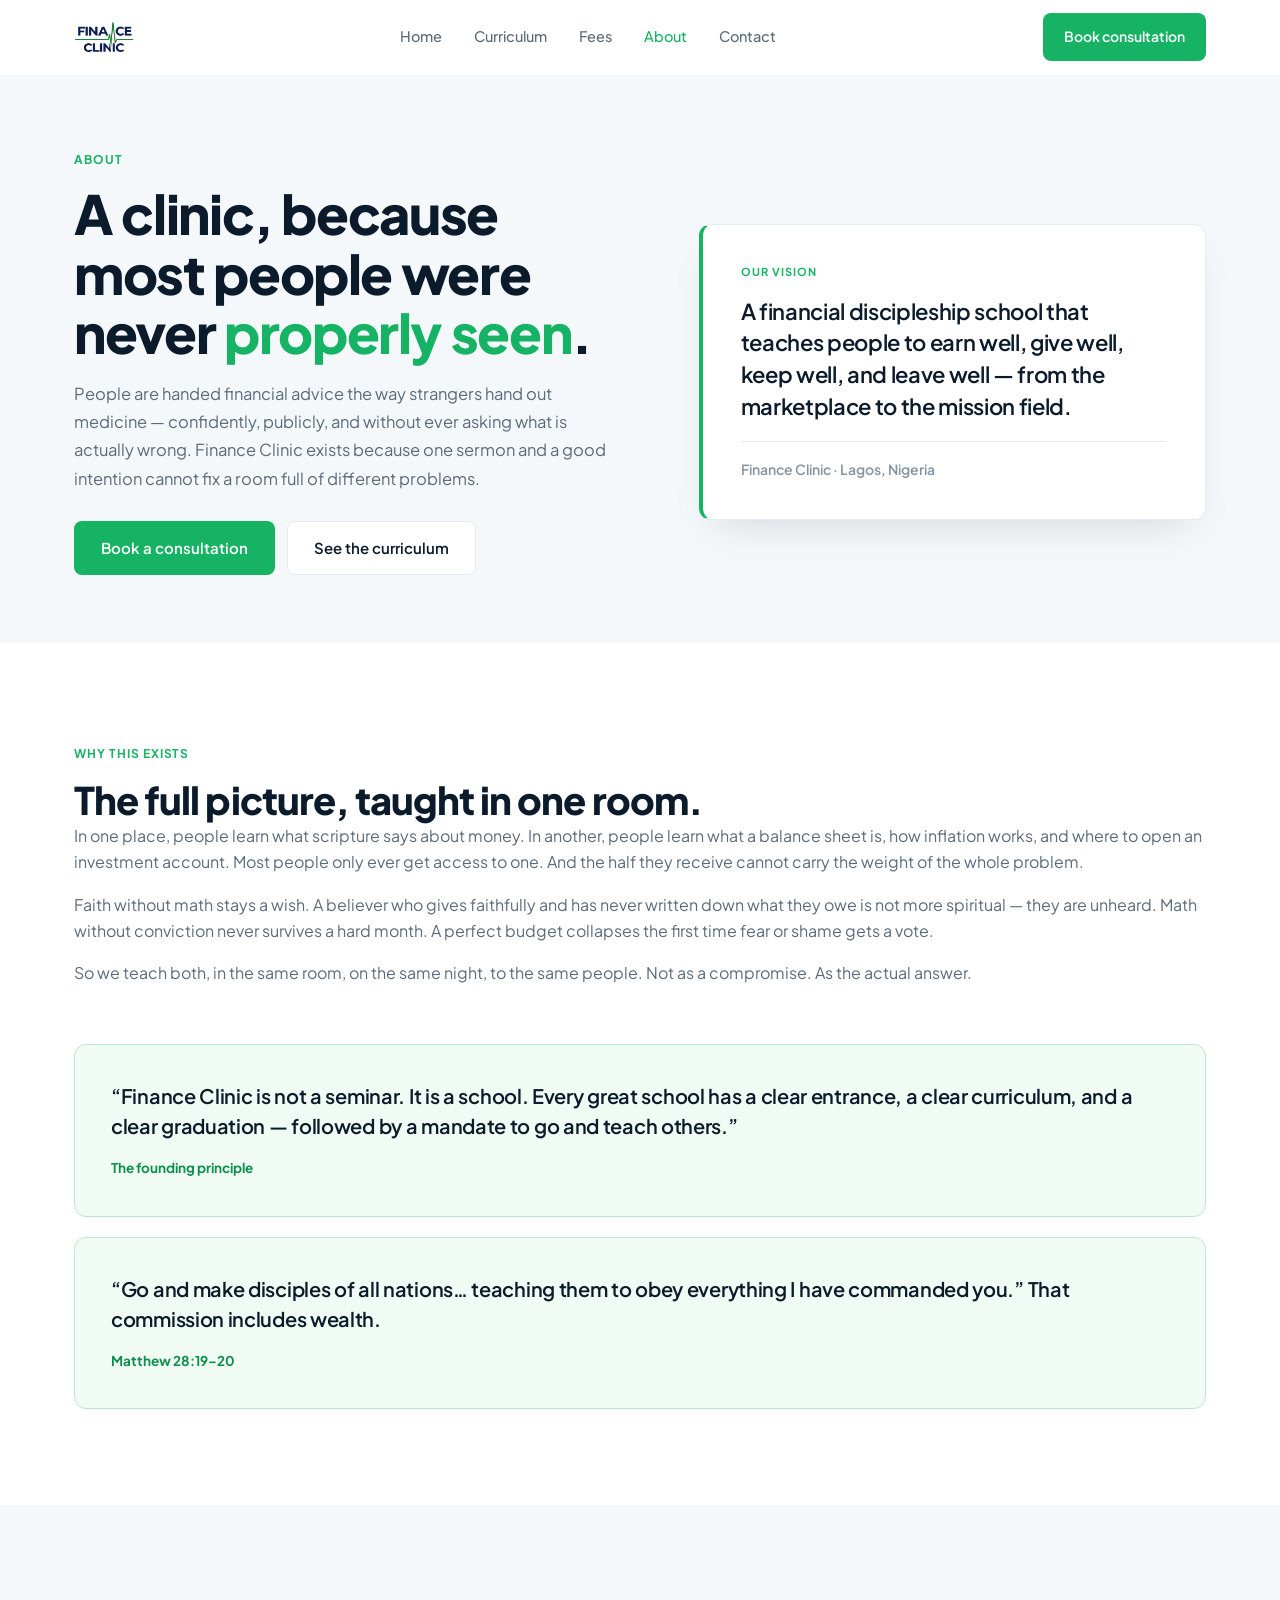
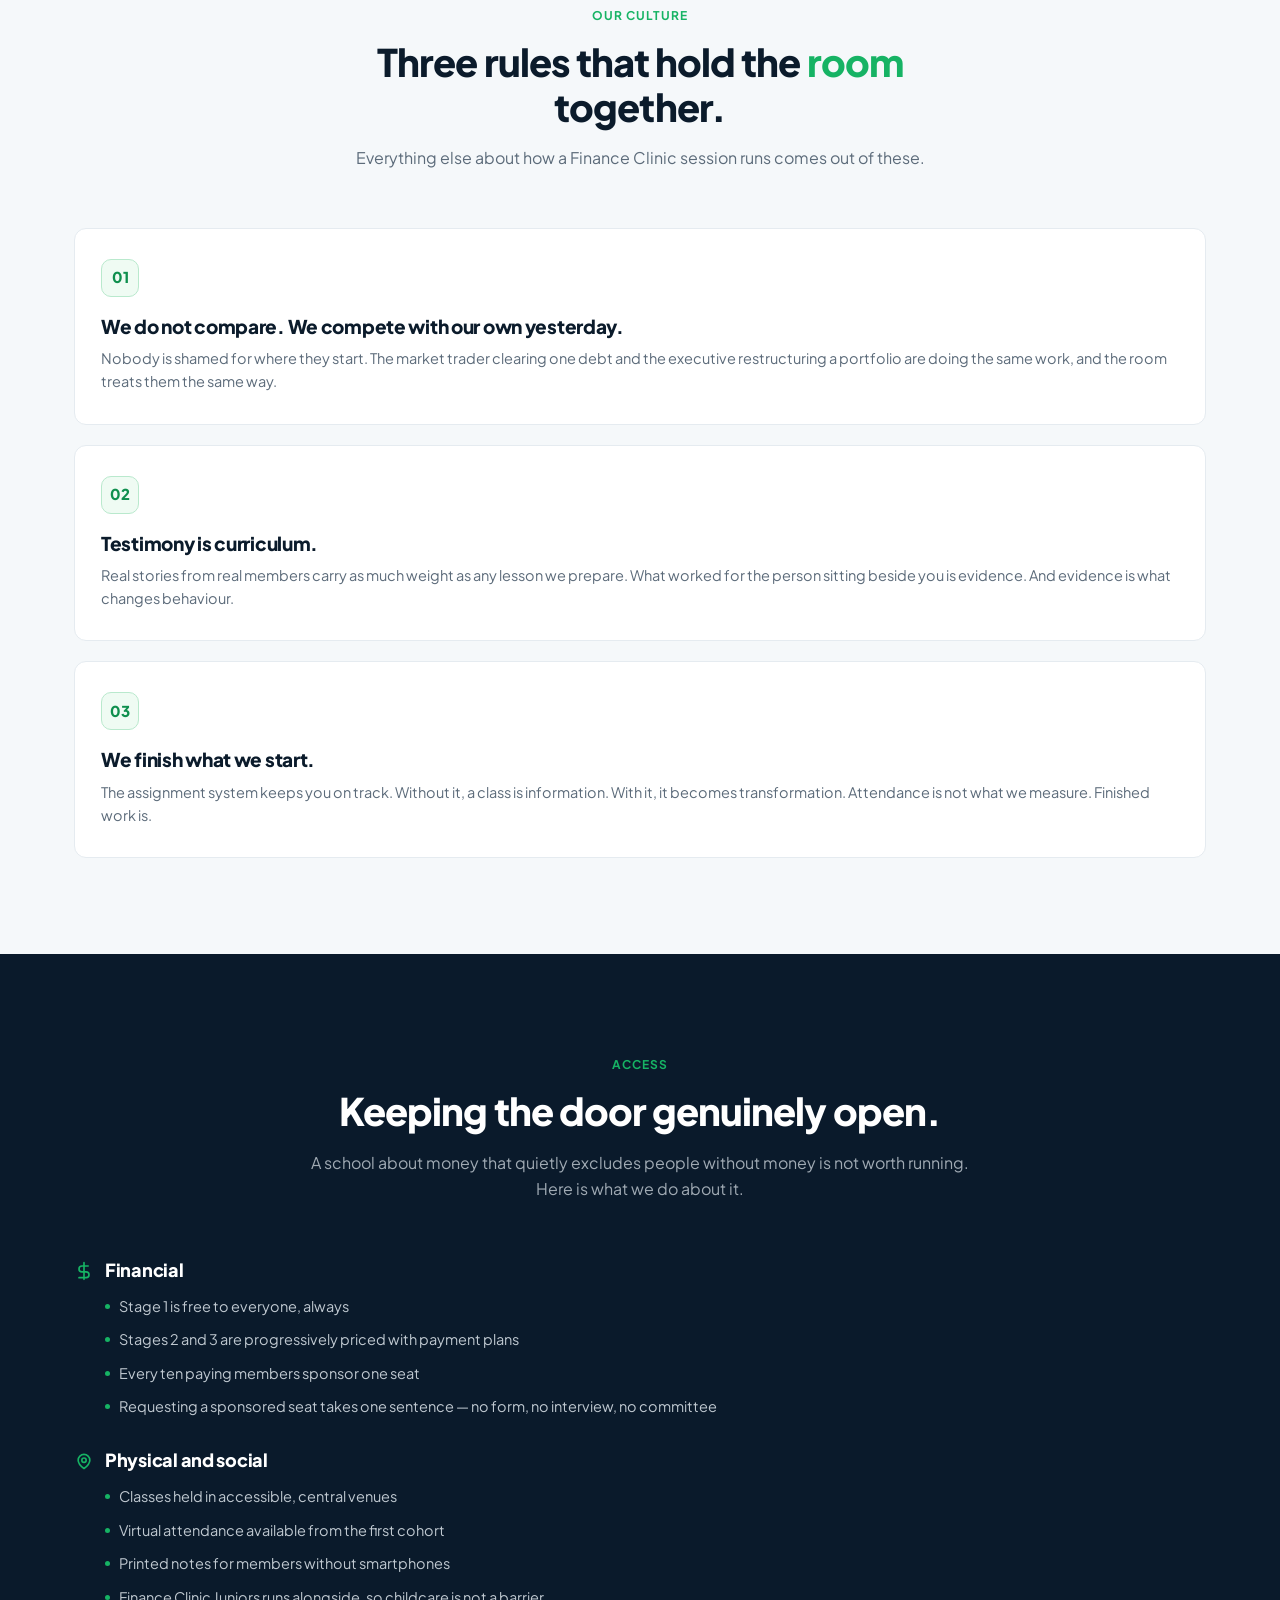
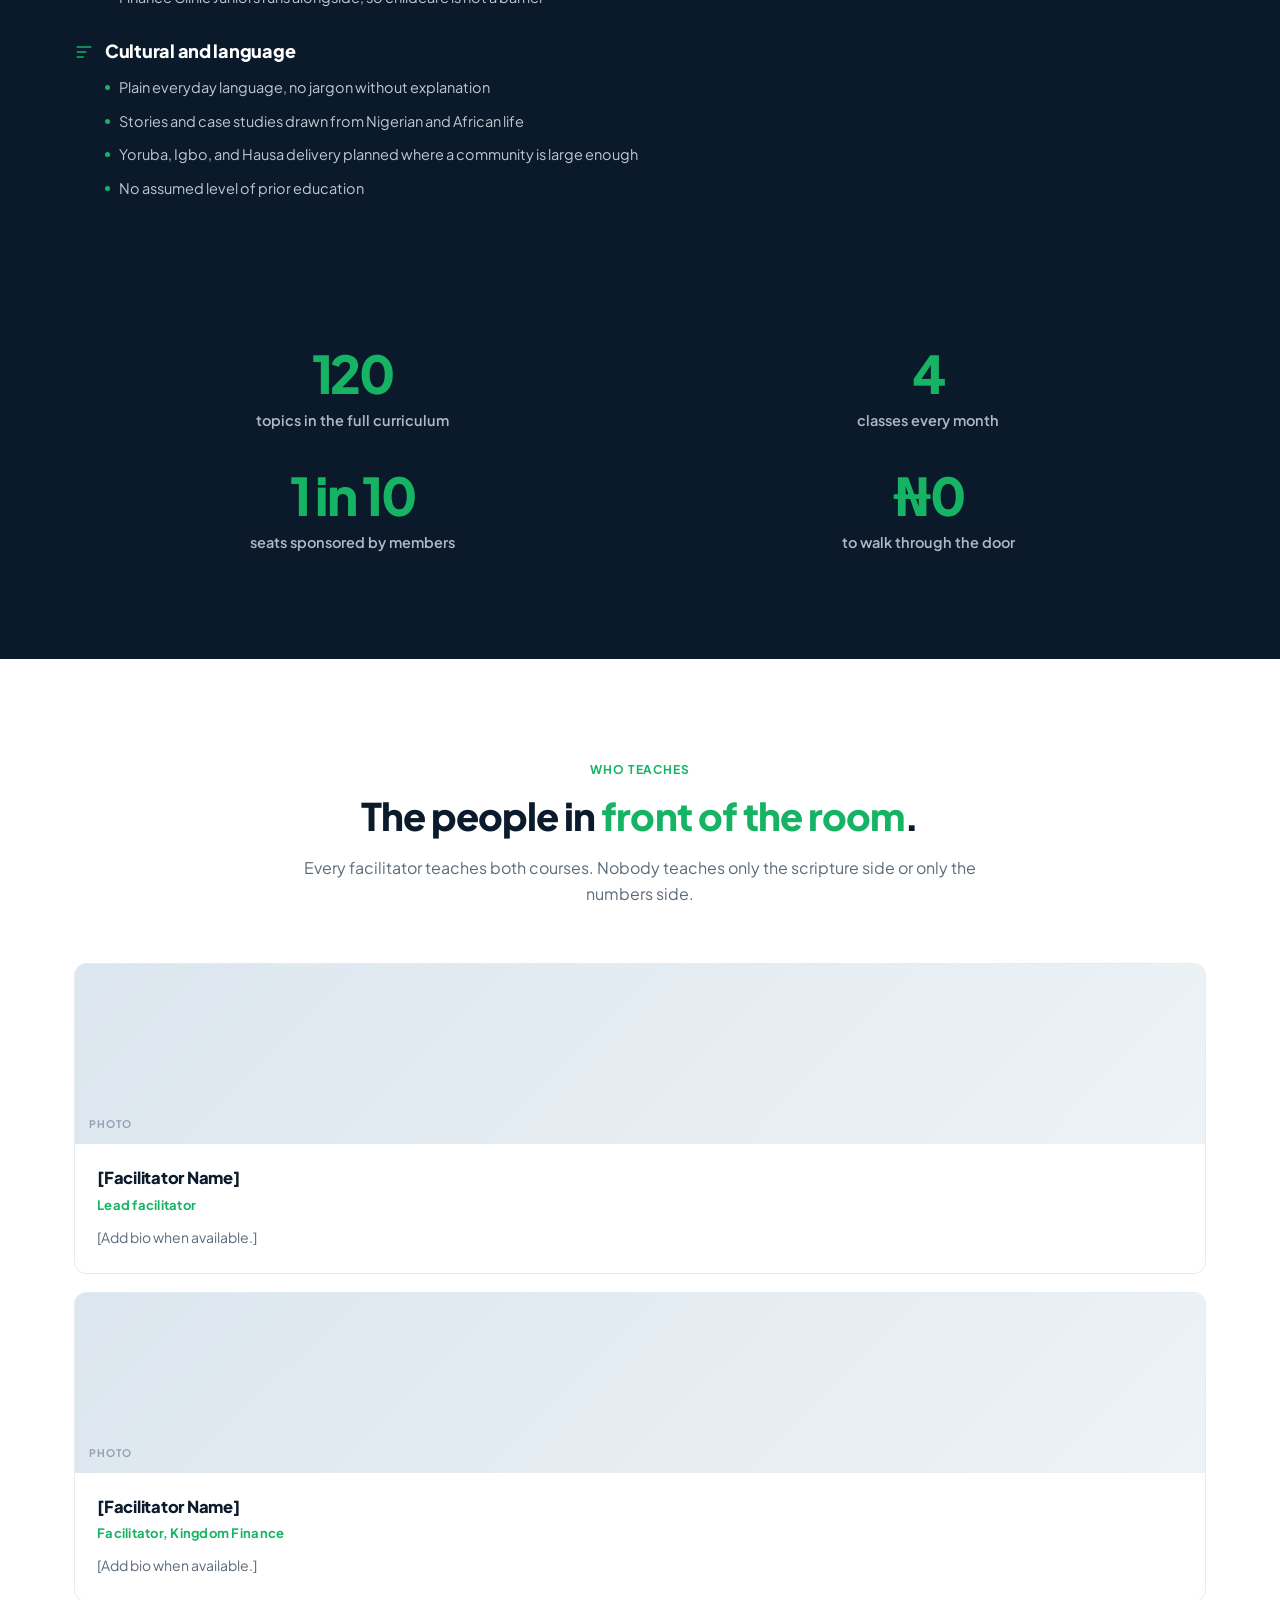
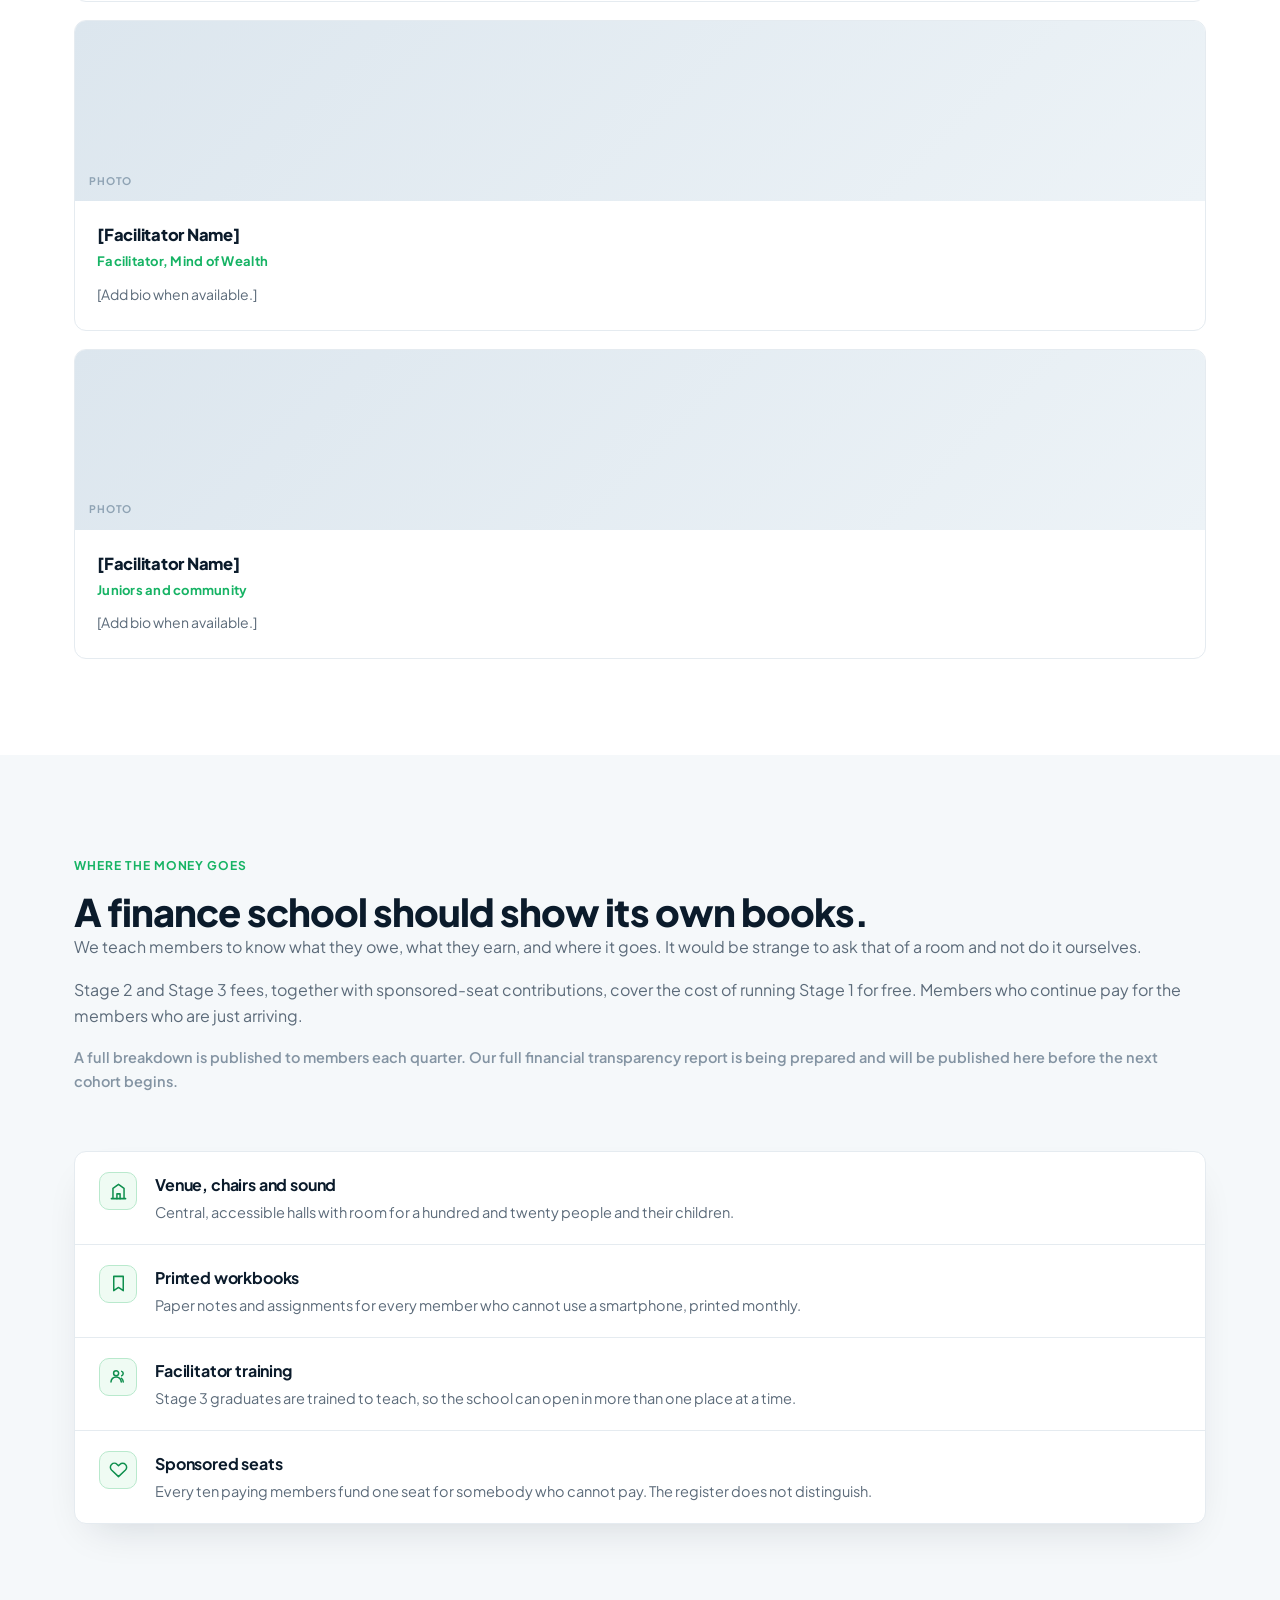
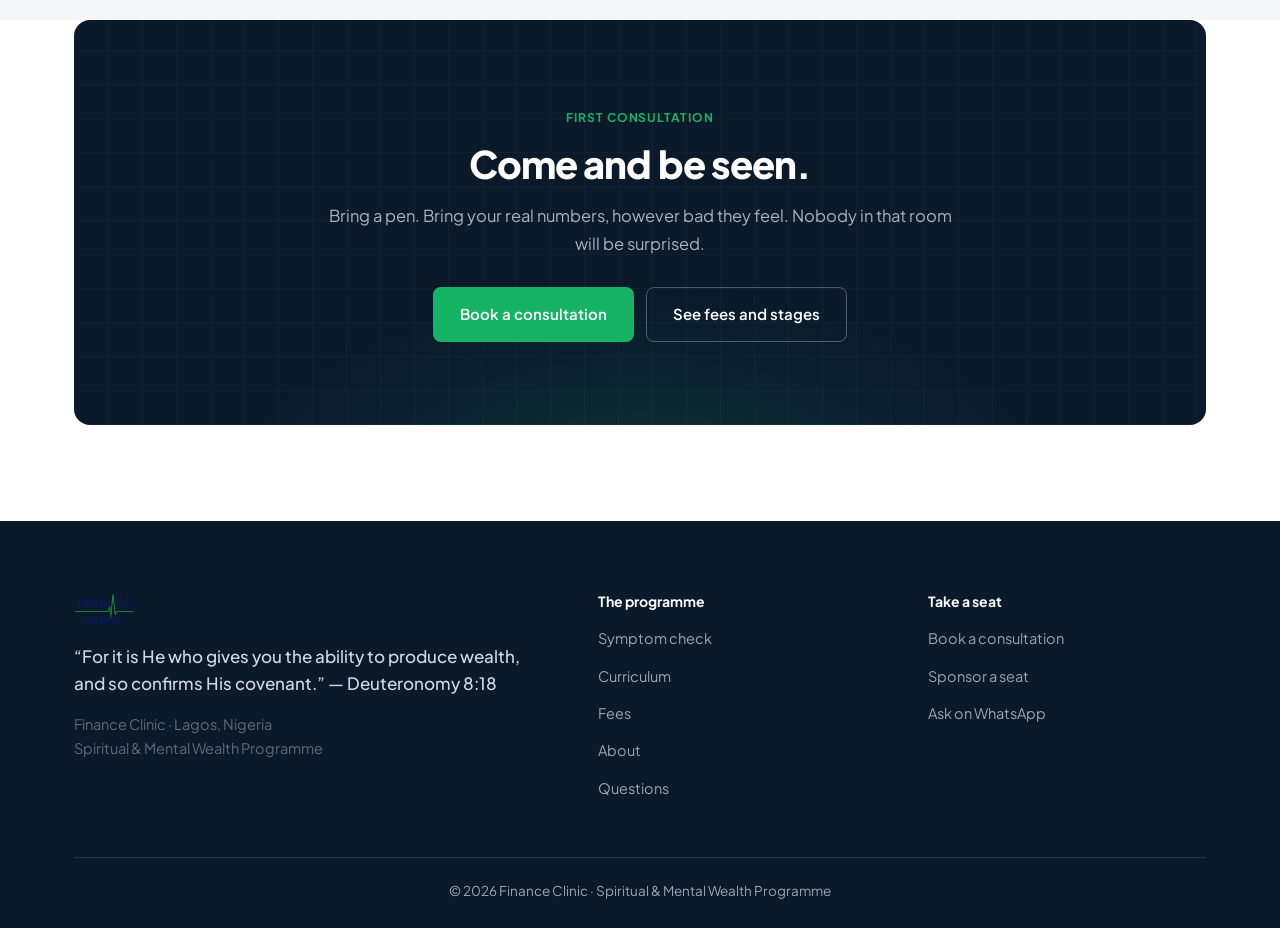
==== commit 85e680e5: "content: Apply copy audit, real Stage 2/3 pricing, email link, hero video placeholder Copy audit app" ====
--- a/about.html
+++ b/about.html
@@ -59,8 +59,8 @@
   <div class="wrap hero__grid">
     <div>
       <span class="eyebrow">About</span>
-      <h1>A clinic, because most people were never <span>diagnosed</span>.</h1>
-      <p class="lede">People are handed financial advice the way strangers hand out medicine — confidently, publicly, and without ever asking what is actually wrong. Finance Clinic exists because a room full of different problems cannot be fixed by one sermon and a good intention.</p>
+      <h1>A clinic, because most people were never <span>properly seen</span>.</h1>
+      <p class="lede">People are handed financial advice the way strangers hand out medicine — confidently, publicly, and without ever asking what is actually wrong. Finance Clinic exists because one sermon and a good intention cannot fix a room full of different problems.</p>
       <div class="hero__btns">
         <a class="btn btn--green" href="contact.html">Book a consultation</a>
         <a class="btn btn--out" href="curriculum.html">See the curriculum</a>
@@ -68,7 +68,7 @@
     </div>
     <aside class="vision rv">
       <span>Our vision</span>
-      <p>A faith-rooted, wisdom-driven financial discipleship movement for every man, woman and child — from the marketplace to the mission field.</p>
+      <p>A financial discipleship school that teaches people to earn well, give well, keep well, and leave well — from the marketplace to the mission field.</p>
       <cite>Finance Clinic · Lagos, Nigeria</cite>
     </aside>
   </div>
@@ -79,10 +79,10 @@
   <div class="wrap story">
     <div class="rv">
       <span class="eyebrow">Why this exists</span>
-      <h2>Two halves of the same answer, taught in two different buildings.</h2>
-      <p>In one building people learn what scripture says about money — giving, honesty, contentment, provision. In another, people learn what a balance sheet is, how inflation works, and where to open an investment account. Most people only ever get access to one, and the half they receive cannot carry the weight of the whole problem.</p>
-      <p>Faith without arithmetic stays a wish. A believer who gives faithfully and has never written down what they owe is not more spiritual — they are undiagnosed. Arithmetic without conviction never survives a hard month. A perfect budget collapses the first time fear or shame gets a vote.</p>
-      <p>So we teach both, in the same room, on the same night, to the same people. Not as a compromise between them. As the actual answer.</p>
+      <h2>The full picture, taught in one room.</h2>
+      <p>In one place, people learn what scripture says about money. In another, people learn what a balance sheet is, how inflation works, and where to open an investment account. Most people only ever get access to one. And the half they receive cannot carry the weight of the whole problem.</p>
+      <p>Faith without math stays a wish. A believer who gives faithfully and has never written down what they owe is not more spiritual — they are unheard. Math without conviction never survives a hard month. A perfect budget collapses the first time fear or shame gets a vote.</p>
+      <p>So we teach both, in the same room, on the same night, to the same people. Not as a compromise. As the actual answer.</p>
     </div>
     <div class="rv">
       <div class="pull">
@@ -108,18 +108,18 @@
     <div class="cards3">
       <div class="vcard rv">
         <div class="vcard__n">01</div>
-        <h3>We do not compare. We compete with our yesterday.</h3>
-        <p>Nobody is shamed for where they are starting from. The market trader clearing one debt and the executive restructuring a portfolio are doing the same work, and the room treats them the same way.</p>
+        <h3>We do not compare. We compete with our own yesterday.</h3>
+        <p>Nobody is shamed for where they start. The market trader clearing one debt and the executive restructuring a portfolio are doing the same work, and the room treats them the same way.</p>
       </div>
       <div class="vcard rv">
         <div class="vcard__n">02</div>
         <h3>Testimony is curriculum.</h3>
-        <p>Real stories from real members carry as much teaching weight as any lesson we prepare. What worked for the person sitting beside you is evidence, and evidence is what changes behaviour.</p>
+        <p>Real stories from real members carry as much weight as any lesson we prepare. What worked for the person sitting beside you is evidence. And evidence is what changes behaviour.</p>
       </div>
       <div class="vcard rv">
         <div class="vcard__n">03</div>
         <h3>We finish what we start.</h3>
-        <p>The assignment system is the accountability engine. Without it, a class is information. With it, it becomes transformation. Attendance is not what we measure. Finished work is.</p>
+        <p>The assignment system keeps you on track. Without it, a class is information. With it, it becomes transformation. Attendance is not what we measure. Finished work is.</p>
       </div>
     </div>
   </div>
@@ -131,7 +131,7 @@
     <div class="head rv">
       <span class="eyebrow">Access</span>
       <h2>Keeping the door genuinely open.</h2>
-      <p>A school about money that quietly excludes people without money is not worth running. These are the specific things we do about it.</p>
+      <p>A school about money that quietly excludes people without money is not worth running. Here is what we do about it.</p>
     </div>
     <div class="access">
       <div class="acc rv">
@@ -139,14 +139,14 @@
         <ul>
           <li>Stage 1 is free to everyone, always</li>
           <li>Stages 2 and 3 are progressively priced with payment plans</li>
-          <li>Every ten paying members sponsor one scholarship seat</li>
+          <li>Every ten paying members sponsor one seat</li>
           <li>Requesting a sponsored seat takes one sentence — no form, no interview, no committee</li>
         </ul>
       </div>
       <div class="acc rv">
         <h3><svg viewBox="0 0 24 24"><path d="M12 21s-7-5.2-7-10a7 7 0 0114 0c0 4.8-7 10-7 10z"/><circle cx="12" cy="11" r="2.6"/></svg>Physical and social</h3>
         <ul>
-          <li>Classes held in accessible, central community venues</li>
+          <li>Classes held in accessible, central venues</li>
           <li>Virtual attendance available from the first cohort</li>
           <li>Printed notes for members without smartphones</li>
           <li>Finance Clinic Juniors runs alongside, so childcare is not a barrier</li>
@@ -157,7 +157,7 @@
         <ul>
           <li>Plain everyday language, no jargon without explanation</li>
           <li>Stories and case studies drawn from Nigerian and African life</li>
-          <li>Yoruba, Igbo and Hausa delivery planned where a community is large enough</li>
+          <li>Yoruba, Igbo, and Hausa delivery planned where a community is large enough</li>
           <li>No assumed level of prior education</li>
         </ul>
       </div>
@@ -190,19 +190,19 @@
     <div class="people">
       <div class="person rv">
         <div class="person__ph" data-label="Photo"></div>
-        <div class="person__bd"><b>Name — replace</b><span>Lead facilitator</span><p>One or two lines on their background and why they teach here. Keep it plain.</p></div>
-      </div>
-      <div class="person rv">
-        <div class="person__ph" data-label="Photo"></div>
-        <div class="person__bd"><b>Name — replace</b><span>Facilitator, Kingdom Finance</span><p>One or two lines on their background and why they teach here. Keep it plain.</p></div>
-      </div>
-      <div class="person rv">
-        <div class="person__ph" data-label="Photo"></div>
-        <div class="person__bd"><b>Name — replace</b><span>Facilitator, Mind of Wealth</span><p>One or two lines on their background and why they teach here. Keep it plain.</p></div>
-      </div>
-      <div class="person rv">
-        <div class="person__ph" data-label="Photo"></div>
-        <div class="person__bd"><b>Name — replace</b><span>Juniors and community</span><p>One or two lines on their background and why they teach here. Keep it plain.</p></div>
+        <div class="person__bd"><b>[Facilitator Name]</b><span>Lead facilitator</span><p>[Add bio when available.]</p></div>
+      </div>
+      <div class="person rv">
+        <div class="person__ph" data-label="Photo"></div>
+        <div class="person__bd"><b>[Facilitator Name]</b><span>Facilitator, Kingdom Finance</span><p>[Add bio when available.]</p></div>
+      </div>
+      <div class="person rv">
+        <div class="person__ph" data-label="Photo"></div>
+        <div class="person__bd"><b>[Facilitator Name]</b><span>Facilitator, Mind of Wealth</span><p>[Add bio when available.]</p></div>
+      </div>
+      <div class="person rv">
+        <div class="person__ph" data-label="Photo"></div>
+        <div class="person__bd"><b>[Facilitator Name]</b><span>Juniors and community</span><p>[Add bio when available.]</p></div>
       </div>
     </div>
   </div>
@@ -214,9 +214,9 @@
     <div class="rv">
       <span class="eyebrow">Where the money goes</span>
       <h2>A finance school should show its own books.</h2>
-      <p>We teach members to know what they owe, what they earn and where it goes. It would be strange to ask that of a room and not do it ourselves.</p>
-      <p>Stage 2 and Stage 3 fees, together with sponsored-seat contributions, cover the cost of running Stage 1 for free. Members who go on pay for the members who are just arriving.</p>
-      <p class="note">A full breakdown is published to members each quarter.</p>
+      <p>We teach members to know what they owe, what they earn, and where it goes. It would be strange to ask that of a room and not do it ourselves.</p>
+      <p>Stage 2 and Stage 3 fees, together with sponsored-seat contributions, cover the cost of running Stage 1 for free. Members who continue pay for the members who are just arriving.</p>
+      <p class="note">A full breakdown is published to members each quarter. Our full financial transparency report is being prepared and will be published here before the next cohort begins.</p>
     </div>
     <div class="rv">
       <div class="money">
@@ -246,8 +246,8 @@
   <div class="wrap">
     <div class="cta rv">
       <span class="eyebrow">First consultation</span>
-      <h2>Come and be diagnosed.</h2>
-      <p>Bring a pen. Bring your real numbers, however bad they are. Nobody in that room is going to be surprised by yours.</p>
+      <h2>Come and be seen.</h2>
+      <p>Bring a pen. Bring your real numbers, however bad they feel. Nobody in that room will be surprised.</p>
       <div class="cta__btns">
         <a class="btn btn--green" href="contact.html">Book a consultation</a>
         <a class="btn btn--onNavy" href="fees.html">See fees and stages</a>
--- a/assets/styles.min.css
+++ b/assets/styles.min.css
@@ -1 +1 @@
-:root{--navy:#0A1A2B;--ink:#0B1B2B;--body:#5C6B7A;--muted:#8494A3;--green:#16B364;--green-dk:#0F8F4E;--green-tint:#EFFBF3;--green-line:#B9E9CD;--bg:#F5F8FA;--white:#FFFFFF;--line:#E5EBF0;--r:12px;--r-sm:8px;--pad:clamp(64px,7.5vw,110px);--wrap:1180px;--shadow:0 18px 40px -18px rgba(11,27,43,.16);}*{box-sizing:border-box;margin:0;padding:0}html{scroll-behavior:smooth;-webkit-text-size-adjust:100%}body{background:var(--white);color:var(--ink);font-family:"Plus Jakarta Sans",-apple-system,sans-serif;font-size:16px;line-height:1.65;-webkit-font-smoothing:antialiased}img,svg{display:block;max-width:100%}a{color:inherit}:focus-visible{outline:2.5px solid var(--green);outline-offset:3px;border-radius:4px}.wrap{width:100%;max-width:var(--wrap);margin:0 auto;padding:0 24px}.sec{padding:var(--pad) 0}.sec--bg{background:var(--bg)}.sec--navy{background:var(--navy);color:#E8EFF5}h1,h2,h3,h4{line-height:1.18;letter-spacing:-.025em;font-weight:800}h1{font-size:clamp(34px,4.9vw,54px);line-height:1.1}h2{font-size:clamp(28px,3.6vw,42px)}h3{font-size:clamp(19px,1.6vw,21px);letter-spacing:-.015em}.g{color:var(--green)}p{color:var(--body)}.lede{font-size:16.5px;line-height:1.7}.eyebrow{display:inline-block;font-size:12px;font-weight:700;letter-spacing:.08em;text-transform:uppercase;color:var(--green);margin-bottom:14px}.eyebrow--pale{color:var(--green)}.head{text-align:center;max-width:680px;margin:0 auto clamp(38px,4.5vw,56px)}.head h2{margin-bottom:16px}.head p{font-size:16px}.head--l{text-align:left;margin-left:0;margin-right:0}.sec--navy .head h2{color:#fff}.sec--navy .head p{color:rgba(232,239,245,.68)}.btn{display:inline-flex;align-items:center;justify-content:center;gap:8px;font-family:inherit;font-size:15px;font-weight:600;padding:14px 26px;border-radius:var(--r-sm);border:1.5px solid transparent;text-decoration:none;cursor:pointer;transition:background .18s,transform .18s,border-color .18s,color .18s}.btn--green{background:var(--green);color:#fff}.btn--green:hover{background:var(--green-dk);transform:translateY(-2px)}.btn--out{background:var(--white);color:var(--ink);border-color:var(--line)}.btn--out:hover{border-color:var(--green);color:var(--green);transform:translateY(-2px)}.btn--onNavy{background:transparent;color:#fff;border-color:rgba(255,255,255,.28)}.btn--onNavy:hover{border-color:#fff;transform:translateY(-2px)}.btn--sm{padding:11px 20px;font-size:14px}.nav{position:sticky;top:0;z-index:80;background:rgba(255,255,255,.94);backdrop-filter:blur(10px);border-bottom:1px solid transparent;transition:border-color .25s}.nav.stuck{border-bottom-color:var(--line)}.nav__in{display:flex;align-items:center;justify-content:space-between;gap:22px;height:74px}.brand{display:flex;align-items:center;gap:9px;text-decoration:none;font-weight:800;font-size:18px;letter-spacing:-.02em}.brand svg{width:26px;height:26px;flex:none}.nav__links{display:flex;gap:32px}.nav__links a{font-size:14.5px;font-weight:500;color:var(--body);text-decoration:none;transition:color .16s}.nav__links a:hover{color:var(--green)}.hero{background:var(--bg);padding:clamp(48px,6vw,84px) 0 clamp(60px,7vw,100px)}.hero__grid{display:grid;grid-template-columns:1.06fr .94fr;gap:clamp(34px,5vw,64px);align-items:center}.hero h1{margin-bottom:20px}.hero h1 span{color:var(--green)}.hero p.lede{max-width:46ch}.hero__btns{display:flex;flex-wrap:wrap;gap:12px;margin:30px 0 24px}.hero__note{font-size:14.5px;color:var(--body);max-width:44ch}.file{background:var(--white);border:1px solid var(--line);border-radius:var(--r);box-shadow:var(--shadow);overflow:hidden}.file__top{display:flex;align-items:center;justify-content:space-between;gap:12px;padding:14px 20px;background:var(--green-tint);border-bottom:1px solid var(--green-line)}.file__top span{font-size:11px;font-weight:700;letter-spacing:.09em;text-transform:uppercase;color:var(--green-dk)}.pulse{width:100%;height:48px;padding:14px 20px 0}.pulse path{fill:none;stroke:var(--green);stroke-width:2;stroke-linecap:round;stroke-linejoin:round}.pulse--anim path{stroke-dasharray:600;stroke-dashoffset:600;animation:trace 2.1s ease-out .35s forwards}@keyframes trace{to{stroke-dashoffset:0}}.vitals{padding:6px 20px 20px}.vital{display:flex;justify-content:space-between;align-items:baseline;gap:16px;padding:13px 0;border-bottom:1px solid var(--line)}.vital:last-child{border-bottom:0;padding-bottom:0}.vital__k{font-size:11px;font-weight:700;letter-spacing:.08em;text-transform:uppercase;color:var(--muted)}.vital__v{font-size:16px;font-weight:800;letter-spacing:-.02em;text-align:right}.vital__v small{display:block;font-weight:500;font-size:12.5px;color:var(--muted);letter-spacing:0}.two{display:grid;grid-template-columns:1fr 1fr;gap:clamp(18px,2.6vw,26px)}.panel{border:1px solid rgba(255,255,255,.16);border-radius:var(--r);padding:clamp(24px,3vw,34px);background:rgba(255,255,255,.035)}.panel--yes{background:rgba(22,179,100,.1);border-color:rgba(22,179,100,.45)}.panel__lab{display:block;font-size:11px;font-weight:700;letter-spacing:.09em;text-transform:uppercase;color:rgba(232,239,245,.5);margin-bottom:10px}.panel h3{color:#fff;margin-bottom:20px;font-size:20px}.panel ul{list-style:none;display:grid;gap:15px}.panel li{display:flex;gap:13px;font-size:15.5px;line-height:1.55;color:rgba(232,239,245,.87)}.panel li b{flex:none;width:20px;font-size:12.5px;font-weight:700;color:rgba(232,239,245,.45);padding-top:2px}.panel--yes li b{color:var(--green)}.syms{display:grid;grid-template-columns:1fr 1fr;gap:12px;margin-bottom:26px}.sym{display:flex;align-items:flex-start;gap:13px;padding:17px 19px;cursor:pointer;background:var(--white);border:1.5px solid var(--line);border-radius:10px;font-size:15.5px;line-height:1.45;font-weight:500;transition:border-color .16s,background .16s}.sym:hover{border-color:var(--green-line)}.sym input{position:absolute;opacity:0;width:0;height:0}.sym__box{flex:none;width:21px;height:21px;margin-top:1px;border:1.5px solid var(--line);border-radius:6px;display:grid;place-items:center;background:var(--white);transition:background .16s,border-color .16s}.sym__box svg{width:12px;height:12px;opacity:0;transition:opacity .16s;fill:none;stroke:#fff;stroke-width:2.8;stroke-linecap:round;stroke-linejoin:round}.sym input:checked ~ .sym__box{background:var(--green);border-color:var(--green)}.sym input:checked ~ .sym__box svg{opacity:1}.sym:has(input:checked){border-color:var(--green);background:var(--green-tint)}.sym input:focus-visible ~ .sym__box{outline:2.5px solid var(--green);outline-offset:3px}.verdict{background:var(--white);border:1.5px solid var(--line);border-radius:var(--r);padding:clamp(24px,3vw,34px);text-align:center}.verdict[data-state="active"]{border-color:var(--green);background:var(--green-tint)}.verdict__n{font-size:12px;font-weight:700;letter-spacing:.08em;text-transform:uppercase;color:var(--muted)}.verdict h3{font-size:clamp(21px,2.6vw,28px);margin:11px 0 10px}.verdict p{max-width:54ch;margin:0 auto;font-size:15.5px}.verdict .btn{margin-top:20px}.rx{display:grid;grid-template-columns:1fr 1fr;gap:clamp(18px,2.6vw,24px)}.track{background:var(--white);border:1px solid var(--line);border-radius:var(--r);padding:clamp(26px,3vw,34px)}.track h3{margin-bottom:8px}.track > p{font-size:15px;margin-bottom:20px}.topic{padding:15px 0;border-top:1px solid var(--line);display:grid;gap:4px}.topic b{font-size:11px;font-weight:700;letter-spacing:.08em;text-transform:uppercase;color:var(--green)}.topic strong{font-size:16px;font-weight:700;letter-spacing:-.01em}.topic span{font-size:14.5px;color:var(--muted);line-height:1.55}.seam{margin-top:clamp(20px,2.6vw,26px);background:var(--green-tint);border:1px solid var(--green-line);border-radius:var(--r);padding:clamp(24px,3vw,32px);display:flex;gap:clamp(18px,3vw,34px);align-items:center;flex-wrap:wrap}.seam p{flex:1 1 340px;font-size:16px;color:var(--ink)}.weeks{display:grid;grid-template-columns:repeat(4,1fr);gap:16px}.week{background:var(--white);border:1px solid var(--line);border-radius:var(--r);padding:24px 22px;transition:box-shadow .2s,transform .2s,border-color .2s}.week:hover{box-shadow:var(--shadow);transform:translateY(-3px);border-color:var(--green-line)}.week b{display:block;font-size:11px;font-weight:700;letter-spacing:.09em;text-transform:uppercase;color:var(--green);margin-bottom:12px}.week h3{font-size:18px;margin-bottom:7px}.week p{font-size:14.5px;line-height:1.55}.rota{margin-top:clamp(20px,2.6vw,26px);background:var(--white);border:1px solid var(--line);border-radius:var(--r);overflow:hidden}.rota__row{display:grid;grid-template-columns:96px 1fr;gap:18px;padding:15px 22px;border-bottom:1px solid var(--line);align-items:baseline}.rota__row:last-child{border-bottom:0}.rota__row b{font-size:12px;font-weight:700;letter-spacing:.05em;color:var(--green)}.rota__row span{font-size:15px;font-weight:500}.stack{background:var(--white);border:1px solid var(--line);border-radius:var(--r);overflow:hidden}.item{display:grid;grid-template-columns:1fr auto;gap:20px;padding:20px 24px;border-bottom:1px solid var(--line);align-items:center}.item b{display:block;font-size:16px;font-weight:700;letter-spacing:-.01em}.item p{font-size:14.5px;line-height:1.55;margin-top:3px}.item span{font-size:15px;font-weight:700;white-space:nowrap;color:var(--ink)}.item--tot{background:var(--green-tint);border-bottom:0}.item--tot b,.item--tot span{color:var(--green-dk);font-size:17px}.fee{margin-top:clamp(20px,2.6vw,26px);background:var(--navy);border-radius:var(--r);padding:clamp(26px,3.4vw,38px);display:flex;gap:clamp(20px,4vw,44px);align-items:center;justify-content:space-between;flex-wrap:wrap}.fee h3{color:#fff;font-size:clamp(24px,3vw,32px);margin-bottom:10px}.fee p{color:rgba(232,239,245,.72);font-size:15.5px;max-width:46ch}.fee > div{flex:1 1 320px}.promise{background:var(--green-tint);border:1.5px solid var(--green-line);border-radius:var(--r);padding:clamp(28px,4vw,46px);display:flex;gap:clamp(20px,3vw,32px);align-items:flex-start;flex-wrap:wrap}.promise__ic{width:48px;height:48px;flex:none;border-radius:12px;background:var(--white);border:1px solid var(--green-line);display:grid;place-items:center}.promise__ic svg{width:24px;height:24px;fill:none;stroke:var(--green);stroke-width:1.8;stroke-linecap:round;stroke-linejoin:round}.promise__bd{flex:1 1 420px}.promise h2{margin-bottom:16px}.promise p{font-size:16px;max-width:64ch}.promise p + p{margin-top:13px}.tst3{display:grid;grid-template-columns:repeat(3,1fr);gap:20px}.tst{background:var(--white);border:1px solid var(--line);border-radius:var(--r);padding:28px 26px;display:flex;flex-direction:column;gap:16px}.tst blockquote{font-size:16px;line-height:1.62;color:var(--ink);font-weight:500}.tst figcaption{font-size:13.5px;color:var(--muted);margin-top:auto}.tst figcaption b{display:block;color:var(--ink);font-size:14.5px;font-weight:700}.stages{display:grid;grid-template-columns:repeat(3,1fr);gap:20px}.stage{background:var(--white);border:1px solid var(--line);border-radius:var(--r);padding:30px 26px}.stage--now{border:1.5px solid var(--green);background:var(--green-tint);box-shadow:var(--shadow)}.stage b{display:block;font-size:11px;font-weight:700;letter-spacing:.09em;text-transform:uppercase;color:var(--green);margin-bottom:12px}.stage h3{margin-bottom:10px}.stage p{font-size:15px}.stage__meta{margin-top:20px;padding-top:16px;border-top:1px solid var(--line);font-size:12px;font-weight:700;letter-spacing:.07em;text-transform:uppercase;color:var(--muted)}.stage--now .stage__meta{border-top-color:var(--green-line);color:var(--green-dk)}.gate{margin-top:clamp(22px,3vw,30px);font-size:16.5px;max-width:66ch}.gate strong{color:var(--ink);font-weight:700}.fwd{display:grid;grid-template-columns:1fr 1fr;gap:clamp(28px,4.5vw,60px);align-items:center}.fwd h2{margin-bottom:16px}.counter{background:var(--white);border:1px solid var(--line);border-radius:var(--r);box-shadow:var(--shadow);padding:clamp(30px,3.8vw,44px);text-align:center}.counter__n{font-size:clamp(64px,9vw,104px);font-weight:800;line-height:.9;letter-spacing:-.05em;color:var(--green)}.counter__l{margin-top:12px;font-size:15.5px;color:var(--body);font-weight:600}.bar{height:8px;border-radius:99px;background:var(--bg);border:1px solid var(--line);margin-top:24px;overflow:hidden}.bar i{display:block;height:100%;width:62%;background:var(--green);border-radius:99px}.counter__f{margin-top:14px;font-size:14px;color:var(--muted);font-weight:600}.faq__top{display:grid;grid-template-columns:1fr 1fr;gap:clamp(24px,4vw,60px);align-items:end;margin-bottom:clamp(28px,3.4vw,42px)}.q{background:var(--white);border:1px solid var(--line);border-radius:10px;margin-bottom:12px;overflow:hidden}.q[open]{background:var(--green-tint);border-color:var(--green-line)}.q summary{list-style:none;cursor:pointer;padding:19px 52px 19px 22px;position:relative;font-size:15.5px;font-weight:600;line-height:1.4}.q summary::-webkit-details-marker{display:none}.q summary::after{content:"+";position:absolute;right:20px;top:15px;font-size:22px;font-weight:400;color:var(--green)}.q[open] summary::after{content:"–"}.q p{padding:0 22px 22px;font-size:15px;max-width:76ch}.final{padding:0 0 var(--pad)}.cta{position:relative;overflow:hidden;border-radius:16px;text-align:center;padding:clamp(48px,6.5vw,86px) 24px;background:var(--navy)}.cta::before{content:"";position:absolute;inset:0;opacity:.55;background:radial-gradient(620px 320px at 50% 120%,rgba(22,179,100,.3),transparent 70%),repeating-linear-gradient(90deg,rgba(255,255,255,.05) 0 1px,transparent 1px 34px),repeating-linear-gradient(0deg,rgba(255,255,255,.05) 0 1px,transparent 1px 34px)}.cta > *{position:relative}.cta h2{color:#fff;max-width:16ch;margin:0 auto 16px}.cta p{color:rgba(232,239,245,.72);max-width:54ch;margin:0 auto;font-size:16.5px}.cta__btns{display:flex;gap:12px;justify-content:center;flex-wrap:wrap;margin-top:30px}.cta__meta{display:flex;justify-content:center;gap:clamp(20px,4vw,48px);flex-wrap:wrap;margin-top:34px;padding-top:26px;border-top:1px solid rgba(255,255,255,.14)}.cta__meta div{font-size:14.5px;color:rgba(232,239,245,.8);font-weight:600}.cta__meta b{display:block;font-size:11px;letter-spacing:.1em;text-transform:uppercase;color:rgba(232,239,245,.45);margin-bottom:6px;font-weight:700}.foot{background:var(--navy);color:rgba(232,239,245,.66);padding:clamp(50px,6vw,72px) 0 0}.foot__grid{display:grid;grid-template-columns:1.7fr 1fr 1fr;gap:clamp(26px,4vw,52px)}.foot .brand{color:#fff}.foot h4{color:#fff;font-size:14px;font-weight:700;margin-bottom:16px;letter-spacing:0}.foot ul{list-style:none;display:grid;gap:11px}.foot a{font-size:14.5px;text-decoration:none;transition:color .16s}.foot a:hover{color:var(--green)}.verse{font-size:17px;line-height:1.6;color:rgba(232,239,245,.9);max-width:44ch;margin-top:18px;font-weight:500}.foot__addr{font-size:14.5px;margin-top:16px}.foot__bar{margin-top:clamp(38px,5vw,56px);border-top:1px solid rgba(255,255,255,.12);padding:22px 0 26px;text-align:center;font-size:13.5px}.rv{opacity:0;transform:translateY(18px);transition:opacity .6s ease,transform .6s ease}.rv.on{opacity:1;transform:none}:root{--navy:#0A1A2B;--ink:#0B1B2B;--body:#5C6B7A;--muted:#8494A3;--green:#16B364;--green-dk:#0F8F4E;--green-tint:#EFFBF3;--green-line:#B9E9CD;--bg:#F5F8FA;--white:#FFFFFF;--line:#E5EBF0;--r:12px;--r-sm:8px;--pad:clamp(64px,7.5vw,110px);--wrap:1180px;--shadow:0 18px 40px -18px rgba(11,27,43,.16);}h3{font-size:clamp(18px,1.5vw,20px);letter-spacing:-.015em}.nav__links a:hover,.nav__links a.on{color:var(--green)}.hero{background:var(--bg);padding:clamp(46px,5.5vw,78px) 0 clamp(56px,6.5vw,92px)}.hero__grid{display:grid;grid-template-columns:1.05fr .95fr;gap:clamp(34px,5vw,64px);align-items:center}.hero h1{margin-bottom:18px}.inline{display:flex;flex-wrap:wrap;gap:18px;margin:18px 0 24px}.inline span{display:flex;align-items:center;gap:7px;font-size:14.5px;font-weight:600;color:var(--body)}.inline svg{width:17px;height:17px;fill:none;stroke:var(--green);stroke-width:2.4;stroke-linecap:round;stroke-linejoin:round}.bigfee{font-size:clamp(38px,4.6vw,50px);font-weight:800;letter-spacing:-.04em;margin-bottom:6px}.bigfee small{font-size:15px;font-weight:600;color:var(--muted);letter-spacing:0}.countdown{display:flex;align-items:center;gap:10px;flex-wrap:wrap;margin:20px 0 22px}.cd{background:var(--white);border:1px solid var(--line);border-radius:var(--r-sm);padding:9px 0;width:62px;text-align:center}.cd b{display:block;font-size:19px;font-weight:800;letter-spacing:-.02em;line-height:1.1}.cd span{display:block;font-size:10px;font-weight:700;letter-spacing:.07em;text-transform:uppercase;color:var(--muted);margin-top:2px}.cd__sep{font-size:18px;font-weight:700;color:var(--muted)}.hero__note{display:flex;align-items:center;gap:8px;font-size:14.5px;color:var(--body);font-weight:600;margin-top:22px}.hero__note svg{width:18px;height:18px;flex:none;fill:none;stroke:var(--green);stroke-width:1.8;stroke-linecap:round;stroke-linejoin:round}.vitals{padding:8px 20px 20px}.vital{display:flex;justify-content:space-between;align-items:baseline;gap:16px;padding:14px 0;border-bottom:1px solid var(--line)}.cards4{display:grid;grid-template-columns:repeat(4,1fr);gap:18px}.cards4{grid-template-columns:1fr 1fr}.cards4{grid-template-columns:1fr}.fcard{background:var(--white);border:1px solid var(--line);border-radius:var(--r);padding:26px 24px;transition:box-shadow .2s,transform .2s,border-color .2s}.fcard:hover{box-shadow:var(--shadow);transform:translateY(-3px);border-color:var(--green-line)}.fcard > svg{width:26px;height:26px;stroke:var(--green);fill:none;stroke-width:1.6;stroke-linecap:round;stroke-linejoin:round;margin-bottom:18px}.fcard h3{margin-bottom:9px}.fcard p{font-size:14.5px;line-height:1.6}.grid6{display:grid;grid-template-columns:repeat(3,1fr);gap:clamp(20px,3vw,34px)}.grid6{grid-template-columns:1fr 1fr}.grid6{grid-template-columns:1fr}.chk h3{display:flex;gap:10px;align-items:flex-start;margin-bottom:8px;font-size:17px}.chk h3 svg{width:19px;height:19px;flex:none;margin-top:2px;fill:none;stroke:var(--green);stroke-width:2.2;stroke-linecap:round;stroke-linejoin:round}.chk p{font-size:14.5px;line-height:1.6;padding-left:29px}.split{display:grid;grid-template-columns:1fr 1fr;gap:clamp(30px,4.5vw,64px);align-items:center}.split{grid-template-columns:1fr}.split--flip .split__media{order:2}.split h2{margin-bottom:16px}.split .btn{margin-top:26px}.ticks{list-style:none;display:grid;gap:13px;margin-top:22px}.ticks li{display:flex;gap:11px;font-size:15.5px;align-items:flex-start}.ticks li svg{width:19px;height:19px;flex:none;margin-top:3px;fill:none;stroke:var(--green);stroke-width:2.2;stroke-linecap:round;stroke-linejoin:round}.sec--navy .ticks li{color:rgba(232,239,245,.87)}.rota{background:var(--white);border:1px solid var(--line);border-radius:var(--r);overflow:hidden;box-shadow:var(--shadow)}.mods{display:grid;grid-template-columns:repeat(3,1fr);gap:18px}.mods{grid-template-columns:1fr 1fr}.mods{grid-template-columns:1fr}.mod{background:var(--white);border:1px solid var(--line);border-radius:var(--r);padding:24px 22px;transition:box-shadow .2s,transform .2s,border-color .2s}.mod:hover{box-shadow:var(--shadow);transform:translateY(-3px);border-color:var(--green-line)}.mod__l{width:38px;height:38px;border-radius:10px;background:var(--green-tint);border:1px solid var(--green-line);display:grid;place-items:center;font-weight:800;color:var(--green-dk);font-size:15px;margin-bottom:16px}.mod h3{margin-bottom:7px;font-size:17.5px}.mod p{font-size:14px;line-height:1.55}.mod__r{margin-top:14px;padding-top:12px;border-top:1px solid var(--line);font-size:11.5px;font-weight:700;letter-spacing:.07em;text-transform:uppercase;color:var(--muted)}.course{margin-bottom:clamp(28px,3.4vw,44px)}.course__hd{display:flex;gap:16px;align-items:baseline;flex-wrap:wrap;margin-bottom:20px}.course__hd h3{font-size:clamp(21px,2.4vw,26px)}.course__hd span{font-size:13px;font-weight:700;letter-spacing:.07em;text-transform:uppercase;color:var(--green)}.m{background:var(--white);border:1px solid var(--line);border-radius:10px;margin-bottom:10px;overflow:hidden}.m[open]{border-color:var(--green-line)}.m summary{list-style:none;cursor:pointer;padding:17px 52px 17px 20px;position:relative;font-size:15.5px;font-weight:700;line-height:1.4}.m summary::-webkit-details-marker{display:none}.m summary::after{content:"+";position:absolute;right:20px;top:13px;font-size:22px;font-weight:400;color:var(--green)}.m[open] summary::after{content:"–"}.m summary em{display:block;font-style:normal;font-size:13.5px;font-weight:500;color:var(--muted);margin-top:2px}.m ol{list-style:none;padding:0 20px 18px;display:grid;grid-template-columns:1fr 1fr;gap:0 24px}.m ol{grid-template-columns:1fr}.m li{display:flex;gap:12px;padding:9px 0;border-top:1px solid var(--line);font-size:14.5px;line-height:1.45}.m li b{flex:none;width:26px;font-size:12px;font-weight:700;color:var(--green);padding-top:2px}.final{padding:0 0 var(--pad)}:root{--navy:#0A1A2B;--ink:#0B1B2B;--body:#5C6B7A;--muted:#8494A3;--green:#16B364;--green-dk:#0F8F4E;--green-tint:#EFFBF3;--green-line:#B9E9CD;--bg:#F5F8FA;--white:#FFFFFF;--line:#E5EBF0;--red:#D9534F;--r:12px;--r-sm:8px;--pad:clamp(64px,7.5vw,110px);--wrap:1180px;--shadow:0 18px 40px -18px rgba(11,27,43,.16);}.hero p{max-width:46ch}.hero__btns{display:flex;flex-wrap:wrap;gap:12px;margin-top:28px}.plans{display:grid;grid-template-columns:repeat(3,1fr);gap:20px;align-items:stretch}.plans{grid-template-columns:1fr;max-width:520px;margin:0 auto}.plan{background:var(--white);border:1px solid var(--line);border-radius:var(--r);padding:30px 26px;display:flex;flex-direction:column}.plan--now{border:1.5px solid var(--green);background:var(--green-tint);box-shadow:var(--shadow)}.plan__badge{align-self:flex-start;font-size:11px;font-weight:700;letter-spacing:.07em;text-transform:uppercase;color:var(--green-dk);background:#fff;border:1px solid var(--green-line);border-radius:99px;padding:5px 11px;margin-bottom:14px}.plan h3{margin-bottom:9px}.plan__sub{font-size:14.5px;line-height:1.6;min-height:62px;padding-bottom:20px;border-bottom:1px solid var(--line)}.plan--now .plan__sub{border-bottom-color:var(--green-line)}.plan__price{font-size:clamp(32px,3.6vw,40px);font-weight:800;letter-spacing:-.04em;margin:20px 0 4px}.plan__price span{font-size:15px;font-weight:600;color:var(--muted);letter-spacing:0}.plan__note{font-size:13.5px;color:var(--muted);font-weight:600;margin-bottom:22px}.plan .btn{margin-top:auto;width:100%}.tblwrap{background:var(--white);border:1px solid var(--line);border-radius:var(--r);box-shadow:var(--shadow);overflow-x:auto}table{border-collapse:collapse;width:100%;min-width:660px}caption{text-align:left;padding:0 0 14px;font-size:14px;color:var(--muted)}th,td{padding:16px 20px;text-align:center;border-bottom:1px solid var(--line);font-size:14.5px}thead th{position:sticky;top:0;background:var(--white);z-index:2}tbody tr:last-child td,tbody tr:last-child th{border-bottom:0}th[scope="row"]{text-align:left;font-weight:600;color:var(--ink);width:36%}thead th{font-weight:800;font-size:15.5px;letter-spacing:-.01em;padding-bottom:8px}thead .fee{display:block;font-size:14px;font-weight:700;color:var(--green);letter-spacing:0;margin-top:3px}thead .feat{text-align:left;font-size:15.5px}td.on svg{width:19px;height:19px;margin:0 auto;fill:none;stroke:var(--green);stroke-width:2.2;stroke-linecap:round;stroke-linejoin:round}td.off svg{width:19px;height:19px;margin:0 auto;fill:none;stroke:#C4CDD5;stroke-width:2;stroke-linecap:round}td.val{font-weight:700;color:var(--ink)}tbody tr:nth-child(even){background:#FBFCFD}.col-now{background:var(--green-tint)!important}.promise{background:var(--green-tint);border:1.5px solid var(--green-line);border-radius:var(--r);padding:clamp(28px,4vw,46px);display:flex;gap:clamp(20px,3vw,32px);align-items:flex-start;flex-wrap:wrap}.q{background:var(--white);border:1px solid var(--line);border-radius:10px;margin-bottom:12px;overflow:hidden;max-width:880px}.hero p{max-width:48ch}.vision{background:var(--white);border:1px solid var(--line);border-left:4px solid var(--green);border-radius:var(--r);box-shadow:var(--shadow);padding:clamp(28px,3.4vw,38px)}.vision span{display:block;font-size:11px;font-weight:700;letter-spacing:.09em;text-transform:uppercase;color:var(--green);margin-bottom:14px}.vision p{font-size:clamp(18px,2vw,22px);line-height:1.45;color:var(--ink);font-weight:600;letter-spacing:-.015em}.vision cite{display:block;font-style:normal;font-size:14px;color:var(--muted);margin-top:18px;padding-top:16px;border-top:1px solid var(--line);font-weight:600}.story{display:grid;grid-template-columns:1fr 1fr;gap:clamp(30px,4.5vw,64px);align-items:start}.story{grid-template-columns:1fr}.story p + p{margin-top:16px}.pull{background:var(--green-tint);border:1px solid var(--green-line);border-radius:var(--r);padding:clamp(26px,3.2vw,36px)}.pull p{font-size:clamp(17px,1.9vw,20px);line-height:1.5;color:var(--ink);font-weight:600;letter-spacing:-.015em}.pull cite{display:block;font-style:normal;font-size:13.5px;color:var(--green-dk);margin-top:16px;font-weight:700}.cards3{display:grid;grid-template-columns:repeat(3,1fr);gap:20px}.cards3{grid-template-columns:1fr}.vcard{background:var(--white);border:1px solid var(--line);border-radius:var(--r);padding:30px 26px;transition:box-shadow .2s,transform .2s,border-color .2s}.vcard:hover{box-shadow:var(--shadow);transform:translateY(-3px);border-color:var(--green-line)}.vcard__n{width:38px;height:38px;border-radius:10px;background:var(--green-tint);border:1px solid var(--green-line);display:grid;place-items:center;font-weight:800;color:var(--green-dk);font-size:15px;margin-bottom:18px}.vcard h3{margin-bottom:10px;font-size:19px}.vcard p{font-size:14.5px;line-height:1.6}.access{display:grid;grid-template-columns:repeat(3,1fr);gap:clamp(20px,3vw,32px)}.access{grid-template-columns:1fr}.acc h3{display:flex;gap:11px;align-items:flex-start;margin-bottom:14px;font-size:18px;color:#fff}.acc h3 svg{width:20px;height:20px;flex:none;margin-top:2px;fill:none;stroke:var(--green);stroke-width:2;stroke-linecap:round;stroke-linejoin:round}.acc ul{list-style:none;display:grid;gap:11px;padding-left:31px}.acc li{font-size:14.5px;line-height:1.55;color:rgba(232,239,245,.82);position:relative;padding-left:14px}.acc li::before{content:"";position:absolute;left:0;top:9px;width:5px;height:5px;border-radius:99px;background:var(--green)}.people{display:grid;grid-template-columns:repeat(4,1fr);gap:18px}.people{grid-template-columns:1fr 1fr}.people{grid-template-columns:1fr}.person{background:var(--white);border:1px solid var(--line);border-radius:var(--r);overflow:hidden}.person__ph{height:180px;background:linear-gradient(135deg,#DCE6EE,#EDF3F7);position:relative}.person__ph::after{content:attr(data-label);position:absolute;left:14px;bottom:12px;font-size:10.5px;font-weight:700;letter-spacing:.08em;text-transform:uppercase;color:#8FA3B4}.person__bd{padding:20px 22px 24px}.person__bd b{display:block;font-size:16.5px;font-weight:800;letter-spacing:-.015em}.person__bd span{display:block;font-size:13px;font-weight:700;color:var(--green);margin-top:3px;letter-spacing:.02em}.person__bd p{font-size:14px;line-height:1.55;margin-top:11px}.money{background:var(--white);border:1px solid var(--line);border-radius:var(--r);box-shadow:var(--shadow);overflow:hidden}.money__row{display:grid;grid-template-columns:auto 1fr;gap:18px;padding:20px 24px;border-bottom:1px solid var(--line);align-items:start}.money__row:last-child{border-bottom:0}.money__ic{width:38px;height:38px;border-radius:10px;background:var(--green-tint);border:1px solid var(--green-line);display:grid;place-items:center}.money__ic svg{width:19px;height:19px;fill:none;stroke:var(--green-dk);stroke-width:1.9;stroke-linecap:round;stroke-linejoin:round}.money__row b{display:block;font-size:16px;font-weight:700;letter-spacing:-.01em}.money__row p{font-size:14.5px;line-height:1.55;margin-top:3px}.note{margin-top:20px;font-size:14.5px;color:var(--muted);font-weight:600}.stats{display:grid;grid-template-columns:repeat(4,1fr);gap:20px}.stats{grid-template-columns:1fr 1fr}.stat{text-align:center;padding:8px}.stat b{display:block;font-size:clamp(38px,4.6vw,52px);font-weight:800;letter-spacing:-.045em;color:var(--green);line-height:1}.stat span{display:block;font-size:14.5px;color:rgba(232,239,245,.75);margin-top:10px;font-weight:600}.pull--2{margin-top:20px}.sec--tight{padding-top:0}h2{font-size:clamp(26px,3.2vw,38px)}h3{font-size:clamp(17px,1.4vw,19px);letter-spacing:-.015em}.btn--wide{width:100%}.hero{background:var(--bg);padding:clamp(46px,5.5vw,74px) 0 clamp(30px,4vw,44px);text-align:left}.hero h1{margin-bottom:18px;max-width:16ch;margin-left:0;margin-right:auto}.hero p{max-width:56ch;margin:0 0 0 0}.ways{display:grid;grid-template-columns:repeat(4,1fr);gap:18px}.ways{grid-template-columns:1fr 1fr}.ways{grid-template-columns:1fr}.way{background:var(--white);border:1px solid var(--line);border-radius:var(--r);padding:26px 24px;text-decoration:none;display:block;transition:box-shadow .2s,transform .2s,border-color .2s}.way:hover{box-shadow:var(--shadow);transform:translateY(-3px);border-color:var(--green-line)}.way__ic{width:40px;height:40px;border-radius:10px;background:var(--green-tint);border:1px solid var(--green-line);display:grid;place-items:center;margin-bottom:18px}.way__ic svg{width:20px;height:20px;fill:none;stroke:var(--green-dk);stroke-width:1.9;stroke-linecap:round;stroke-linejoin:round}.way h3{margin-bottom:7px}.way p{font-size:14.5px;line-height:1.55}.way b{display:block;margin-top:12px;font-size:15px;font-weight:700;color:var(--green-dk);letter-spacing:-.01em}.formgrid{display:grid;grid-template-columns:1.25fr .75fr;gap:clamp(28px,4vw,56px);align-items:start}.formgrid{grid-template-columns:1fr}.card{background:var(--white);border:1px solid var(--line);border-radius:var(--r);box-shadow:var(--shadow);padding:clamp(26px,3.4vw,40px)}.f2{display:grid;grid-template-columns:1fr 1fr;gap:16px}.f2{grid-template-columns:1fr}.field{display:block;margin-bottom:16px}.field > span{display:block;font-size:13.5px;font-weight:700;margin-bottom:7px;letter-spacing:-.005em}.field .hint{display:block;font-size:13px;font-weight:500;color:var(--muted);margin-top:6px}input[type=text],input[type=email],input[type=tel],select,textarea{width:100%;font-family:inherit;font-size:15.5px;color:var(--ink);padding:13px 15px;border:1.5px solid var(--line);border-radius:var(--r-sm);background:var(--white);transition:border-color .16s,box-shadow .16s;}input:focus,select:focus,textarea:focus{outline:none;border-color:var(--green);box-shadow:0 0 0 3px rgba(22,179,100,.14)}textarea{min-height:130px;resize:vertical;line-height:1.6}select{appearance:none;background-image:url("data:image/svg+xml,%3Csvg xmlns='http://www.w3.org/2000/svg' viewBox='0 0 12 8'%3E%3Cpath d='M1 1l5 5 5-5' fill='none' stroke='%235C6B7A' stroke-width='1.8' stroke-linecap='round' stroke-linejoin='round'/%3E%3C/svg%3E");background-repeat:no-repeat;background-position:right 15px center;background-size:12px;padding-right:40px}.check{display:flex;gap:13px;align-items:flex-start;padding:17px 19px;border:1.5px solid var(--line);border-radius:10px;cursor:pointer;margin-bottom:16px;background:var(--white);transition:border-color .16s,background .16s}.check:hover{border-color:var(--green-line)}.check:has(input:checked){border-color:var(--green);background:var(--green-tint)}.check input{position:absolute;opacity:0;width:0;height:0}.check__box{flex:none;width:21px;height:21px;margin-top:2px;border:1.5px solid var(--line);border-radius:6px;display:grid;place-items:center;background:var(--white);transition:background .16s,border-color .16s}.check__box svg{width:12px;height:12px;opacity:0;transition:opacity .16s;fill:none;stroke:#fff;stroke-width:2.8;stroke-linecap:round;stroke-linejoin:round}.check input:checked ~ .check__box{background:var(--green);border-color:var(--green)}.check input:checked ~ .check__box svg{opacity:1}.check input:focus-visible ~ .check__box{outline:2.5px solid var(--green);outline-offset:3px}.check__t{font-size:15px;line-height:1.5}.check__t b{display:block;font-weight:700;margin-bottom:2px}.check__t span{color:var(--muted);font-size:14px}.formnote{font-size:13.5px;color:var(--muted);margin-top:14px;line-height:1.55}.sent{display:none;background:var(--green-tint);border:1.5px solid var(--green);border-radius:10px;padding:18px 20px;margin-top:18px;font-size:15px;color:var(--ink);font-weight:600}.sent.show{display:block}.side{display:grid;gap:18px}.sbox{background:var(--white);border:1px solid var(--line);border-radius:var(--r);padding:26px 24px}.sbox--now{background:var(--green-tint);border-color:var(--green-line)}.sbox h3{margin-bottom:14px}.srow{display:flex;justify-content:space-between;gap:14px;padding:11px 0;border-bottom:1px solid var(--line);font-size:14.5px}.sbox--now .srow{border-bottom-color:var(--green-line)}.srow:last-child{border-bottom:0;padding-bottom:0}.srow span{color:var(--muted);font-weight:600;font-size:12.5px;letter-spacing:.05em;text-transform:uppercase}.srow b{font-weight:700;text-align:right}.sbox p{font-size:14.5px;line-height:1.6}.sbox .btn{margin-top:16px}.venue{display:grid;grid-template-columns:1fr 1fr;gap:clamp(28px,4vw,56px);align-items:center}.venue{grid-template-columns:1fr}.mapph{height:clamp(240px,32vw,340px);border-radius:var(--r);border:1px solid var(--line);position:relative;overflow:hidden;background:linear-gradient(135deg,#DCE6EE,#EDF3F7)}.mapph::before{content:"";position:absolute;inset:0;opacity:.55;background:repeating-linear-gradient(90deg,rgba(255,255,255,.7) 0 1px,transparent 1px 42px),repeating-linear-gradient(0deg,rgba(255,255,255,.7) 0 1px,transparent 1px 42px)}.mapph::after{content:attr(data-label);position:absolute;left:18px;bottom:16px;font-size:11px;font-weight:700;letter-spacing:.09em;text-transform:uppercase;color:#8298AA}.pin{position:absolute;left:50%;top:46%;transform:translate(-50%,-100%);width:30px;height:30px}.pin svg{width:30px;height:30px;fill:var(--green);stroke:#fff;stroke-width:1.4}.q{background:var(--white);border:1px solid var(--line);border-radius:10px;margin-bottom:12px;overflow:hidden;max-width:880px;margin-left:auto;margin-right:auto}.q p{padding:0 22px 22px;font-size:15px}.sec--tight{padding-top:clamp(30px,4vw,44px)}.card__intro{margin-bottom:26px}.sbox__p{margin-top:14px}.nav__burger{display:none;flex-direction:column;justify-content:center;align-items:center;gap:5px;width:40px;height:40px;background:transparent;border:1px solid var(--line);border-radius:var(--r-sm);cursor:pointer;padding:0;z-index:95;transition:border-color .18s;}.nav__burger:hover{border-color:var(--green);}.nav__burger span{display:block;width:18px;height:2px;background-color:var(--ink);border-radius:1px;transition:transform .2s ease,opacity .2s ease;}.nav__burger[aria-expanded="true"] span:nth-child(1){transform:translateY(7px) rotate(45deg);}.nav__burger[aria-expanded="true"] span:nth-child(2){opacity:0;}.nav__burger[aria-expanded="true"] span:nth-child(3){transform:translateY(-7px) rotate(-45deg);}.mobilenav{position:absolute;top:100%;left:0;right:0;background:var(--white);border-bottom:1px solid var(--line);padding:20px 24px 28px;display:flex;flex-direction:column;gap:16px;box-shadow:var(--shadow);z-index:90;}.mobilenav[hidden]{display:none !important;}.mobilenav a{font-size:16px;font-weight:600;color:var(--ink);text-decoration:none;padding:8px 0;border-bottom:1px solid var(--line);transition:color .16s;}.mobilenav a:hover,.mobilenav a.on{color:var(--green);}.mobilenav .btn{margin-top:8px;width:100%;text-align:center;justify-content:center;border-bottom:none;}.skip-link{position:absolute;top:-48px;left:0;background:var(--green);color:#fff;font-weight:700;font-size:14px;padding:12px 20px;border-radius:0 0 var(--r-sm) 0;text-decoration:none;z-index:200;transition:top .2s;}.skip-link:focus{top:0;}.sent--error{display:none;background:#FFF2F2;border:1.5px solid #E53E3E;color:#C53030;border-radius:var(--r-sm);padding:16px 20px;font-size:15px;margin-top:16px;}.sent--error[hidden]{display:none !important;}.sent--error.show{display:block;}.hero,.hero__grid,.hero > .wrap{text-align:left !important;}.hero h1,.hero h2,.hero p,.hero .eyebrow,.hero .lede,.hero__note{text-align:left !important;margin-left:0 !important;margin-right:auto !important;}.hero__btns{justify-content:flex-start !important;margin-left:0 !important;}.brand__img{height:32px;width:auto;max-height:32px;flex:none;object-fit:contain;}.brand__img{height:clamp(34px,4.5vw,44px);width:auto;display:block;object-fit:contain;}@media (max-width:940px){.nav__links{display:none !important;}.nav__burger{display:flex !important;}.hero__grid{grid-template-columns:1fr !important;gap:36px !important;}}@media (max-width:900px){.two{grid-template-columns:1fr !important;}.weeks{grid-template-columns:1fr 1fr !important;}.cards4{grid-template-columns:1fr 1fr !important;}.plans{grid-template-columns:1fr !important;max-width:520px;margin:0 auto;}}@media (max-width:820px){.rx{grid-template-columns:1fr !important;}.formgrid{grid-template-columns:1fr !important;}.split{grid-template-columns:1fr !important;}}@media (max-width:760px){.syms{grid-template-columns:1fr !important;}.cards3{grid-template-columns:1fr !important;}.ways{grid-template-columns:1fr !important;}.f2{grid-template-columns:1fr !important;}}@media (max-width:540px){.weeks{grid-template-columns:1fr !important;}.nav .nav__cta{display:none !important;}.nav__in{height:64px !important;}.brand__img{height:36px !important;}}@media (prefers-reduced-motion:reduce){*{animation:none !important;transition:none !important;}.rv{opacity:1 !important;transform:none !important;}html{scroll-behavior:auto !important;}}+:root{--navy:#0A1A2B;--ink:#0B1B2B;--body:#5C6B7A;--muted:#8494A3;--green:#16B364;--green-dk:#0F8F4E;--green-tint:#EFFBF3;--green-line:#B9E9CD;--bg:#F5F8FA;--white:#FFFFFF;--line:#E5EBF0;--r:12px;--r-sm:8px;--pad:clamp(64px,7.5vw,110px);--wrap:1180px;--shadow:0 18px 40px -18px rgba(11,27,43,.16);}*{box-sizing:border-box;margin:0;padding:0}html{scroll-behavior:smooth;-webkit-text-size-adjust:100%}body{background:var(--white);color:var(--ink);font-family:"Plus Jakarta Sans",-apple-system,sans-serif;font-size:16px;line-height:1.65;-webkit-font-smoothing:antialiased}img,svg{display:block;max-width:100%}a{color:inherit}:focus-visible{outline:2.5px solid var(--green);outline-offset:3px;border-radius:4px}.wrap{width:100%;max-width:var(--wrap);margin:0 auto;padding:0 24px}.sec{padding:var(--pad) 0}.sec--bg{background:var(--bg)}.sec--navy{background:var(--navy);color:#E8EFF5}h1,h2,h3,h4{line-height:1.18;letter-spacing:-.025em;font-weight:800}h1{font-size:clamp(34px,4.9vw,54px);line-height:1.1}h2{font-size:clamp(28px,3.6vw,42px)}h3{font-size:clamp(19px,1.6vw,21px);letter-spacing:-.015em}.g{color:var(--green)}p{color:var(--body)}.lede{font-size:16.5px;line-height:1.7}.eyebrow{display:inline-block;font-size:12px;font-weight:700;letter-spacing:.08em;text-transform:uppercase;color:var(--green);margin-bottom:14px}.eyebrow--pale{color:var(--green)}.head{text-align:center;max-width:680px;margin:0 auto clamp(38px,4.5vw,56px)}.head h2{margin-bottom:16px}.head p{font-size:16px}.head--l{text-align:left;margin-left:0;margin-right:0}.sec--navy .head h2{color:#fff}.sec--navy .head p{color:rgba(232,239,245,.68)}.btn{display:inline-flex;align-items:center;justify-content:center;gap:8px;font-family:inherit;font-size:15px;font-weight:600;padding:14px 26px;border-radius:var(--r-sm);border:1.5px solid transparent;text-decoration:none;cursor:pointer;transition:background .18s,transform .18s,border-color .18s,color .18s}.btn--green{background:var(--green);color:#fff}.btn--green:hover{background:var(--green-dk);transform:translateY(-2px)}.btn--out{background:var(--white);color:var(--ink);border-color:var(--line)}.btn--out:hover{border-color:var(--green);color:var(--green);transform:translateY(-2px)}.btn--onNavy{background:transparent;color:#fff;border-color:rgba(255,255,255,.28)}.btn--onNavy:hover{border-color:#fff;transform:translateY(-2px)}.btn--sm{padding:11px 20px;font-size:14px}.nav{position:sticky;top:0;z-index:80;background:rgba(255,255,255,.94);backdrop-filter:blur(10px);border-bottom:1px solid transparent;transition:border-color .25s}.nav.stuck{border-bottom-color:var(--line)}.nav__in{display:flex;align-items:center;justify-content:space-between;gap:22px;height:74px}.brand{display:flex;align-items:center;gap:9px;text-decoration:none;font-weight:800;font-size:18px;letter-spacing:-.02em}.brand svg{width:26px;height:26px;flex:none}.nav__links{display:flex;gap:32px}.nav__links a{font-size:14.5px;font-weight:500;color:var(--body);text-decoration:none;transition:color .16s}.nav__links a:hover{color:var(--green)}.hero{background:var(--bg);padding:clamp(48px,6vw,84px) 0 clamp(60px,7vw,100px)}.hero__grid{display:grid;grid-template-columns:1.06fr .94fr;gap:clamp(34px,5vw,64px);align-items:center}.hero h1{margin-bottom:20px}.hero h1 span{color:var(--green)}.hero p.lede{max-width:46ch}.hero__btns{display:flex;flex-wrap:wrap;gap:12px;margin:30px 0 24px}.hero__note{font-size:14.5px;color:var(--body);max-width:44ch}.file{background:var(--white);border:1px solid var(--line);border-radius:var(--r);box-shadow:var(--shadow);overflow:hidden}.file__top{display:flex;align-items:center;justify-content:space-between;gap:12px;padding:14px 20px;background:var(--green-tint);border-bottom:1px solid var(--green-line)}.file__top span{font-size:11px;font-weight:700;letter-spacing:.09em;text-transform:uppercase;color:var(--green-dk)}.pulse{width:100%;height:48px;padding:14px 20px 0}.pulse path{fill:none;stroke:var(--green);stroke-width:2;stroke-linecap:round;stroke-linejoin:round}.pulse--anim path{stroke-dasharray:600;stroke-dashoffset:600;animation:trace 2.1s ease-out .35s forwards}@keyframes trace{to{stroke-dashoffset:0}}.vitals{padding:6px 20px 20px}.vital{display:flex;justify-content:space-between;align-items:baseline;gap:16px;padding:13px 0;border-bottom:1px solid var(--line)}.vital:last-child{border-bottom:0;padding-bottom:0}.vital__k{font-size:11px;font-weight:700;letter-spacing:.08em;text-transform:uppercase;color:var(--muted)}.vital__v{font-size:16px;font-weight:800;letter-spacing:-.02em;text-align:right}.vital__v small{display:block;font-weight:500;font-size:12.5px;color:var(--muted);letter-spacing:0}.two{display:grid;grid-template-columns:1fr 1fr;gap:clamp(18px,2.6vw,26px)}.panel{border:1px solid rgba(255,255,255,.16);border-radius:var(--r);padding:clamp(24px,3vw,34px);background:rgba(255,255,255,.035)}.panel--yes{background:rgba(22,179,100,.1);border-color:rgba(22,179,100,.45)}.panel__lab{display:block;font-size:11px;font-weight:700;letter-spacing:.09em;text-transform:uppercase;color:rgba(232,239,245,.5);margin-bottom:10px}.panel h3{color:#fff;margin-bottom:20px;font-size:20px}.panel ul{list-style:none;display:grid;gap:15px}.panel li{display:flex;gap:13px;font-size:15.5px;line-height:1.55;color:rgba(232,239,245,.87)}.panel li b{flex:none;width:20px;font-size:12.5px;font-weight:700;color:rgba(232,239,245,.45);padding-top:2px}.panel--yes li b{color:var(--green)}.syms{display:grid;grid-template-columns:1fr 1fr;gap:12px;margin-bottom:26px}.sym{display:flex;align-items:flex-start;gap:13px;padding:17px 19px;cursor:pointer;background:var(--white);border:1.5px solid var(--line);border-radius:10px;font-size:15.5px;line-height:1.45;font-weight:500;transition:border-color .16s,background .16s}.sym:hover{border-color:var(--green-line)}.sym input{position:absolute;opacity:0;width:0;height:0}.sym__box{flex:none;width:21px;height:21px;margin-top:1px;border:1.5px solid var(--line);border-radius:6px;display:grid;place-items:center;background:var(--white);transition:background .16s,border-color .16s}.sym__box svg{width:12px;height:12px;opacity:0;transition:opacity .16s;fill:none;stroke:#fff;stroke-width:2.8;stroke-linecap:round;stroke-linejoin:round}.sym input:checked ~ .sym__box{background:var(--green);border-color:var(--green)}.sym input:checked ~ .sym__box svg{opacity:1}.sym:has(input:checked){border-color:var(--green);background:var(--green-tint)}.sym input:focus-visible ~ .sym__box{outline:2.5px solid var(--green);outline-offset:3px}.verdict{background:var(--white);border:1.5px solid var(--line);border-radius:var(--r);padding:clamp(24px,3vw,34px);text-align:center}.verdict[data-state="active"]{border-color:var(--green);background:var(--green-tint)}.verdict__n{font-size:12px;font-weight:700;letter-spacing:.08em;text-transform:uppercase;color:var(--muted)}.verdict h3{font-size:clamp(21px,2.6vw,28px);margin:11px 0 10px}.verdict p{max-width:54ch;margin:0 auto;font-size:15.5px}.verdict .btn{margin-top:20px}.rx{display:grid;grid-template-columns:1fr 1fr;gap:clamp(18px,2.6vw,24px)}.track{background:var(--white);border:1px solid var(--line);border-radius:var(--r);padding:clamp(26px,3vw,34px)}.track h3{margin-bottom:8px}.track > p{font-size:15px;margin-bottom:20px}.topic{padding:15px 0;border-top:1px solid var(--line);display:grid;gap:4px}.topic b{font-size:11px;font-weight:700;letter-spacing:.08em;text-transform:uppercase;color:var(--green)}.topic strong{font-size:16px;font-weight:700;letter-spacing:-.01em}.topic span{font-size:14.5px;color:var(--muted);line-height:1.55}.seam{margin-top:clamp(20px,2.6vw,26px);background:var(--green-tint);border:1px solid var(--green-line);border-radius:var(--r);padding:clamp(24px,3vw,32px);display:flex;gap:clamp(18px,3vw,34px);align-items:center;flex-wrap:wrap}.seam p{flex:1 1 340px;font-size:16px;color:var(--ink)}.weeks{display:grid;grid-template-columns:repeat(4,1fr);gap:16px}.week{background:var(--white);border:1px solid var(--line);border-radius:var(--r);padding:24px 22px;transition:box-shadow .2s,transform .2s,border-color .2s}.week:hover{box-shadow:var(--shadow);transform:translateY(-3px);border-color:var(--green-line)}.week b{display:block;font-size:11px;font-weight:700;letter-spacing:.09em;text-transform:uppercase;color:var(--green);margin-bottom:12px}.week h3{font-size:18px;margin-bottom:7px}.week p{font-size:14.5px;line-height:1.55}.rota{margin-top:clamp(20px,2.6vw,26px);background:var(--white);border:1px solid var(--line);border-radius:var(--r);overflow:hidden}.rota__row{display:grid;grid-template-columns:96px 1fr;gap:18px;padding:15px 22px;border-bottom:1px solid var(--line);align-items:baseline}.rota__row:last-child{border-bottom:0}.rota__row b{font-size:12px;font-weight:700;letter-spacing:.05em;color:var(--green)}.rota__row span{font-size:15px;font-weight:500}.stack{background:var(--white);border:1px solid var(--line);border-radius:var(--r);overflow:hidden}.item{display:grid;grid-template-columns:1fr auto;gap:20px;padding:20px 24px;border-bottom:1px solid var(--line);align-items:center}.item b{display:block;font-size:16px;font-weight:700;letter-spacing:-.01em}.item p{font-size:14.5px;line-height:1.55;margin-top:3px}.item span{font-size:15px;font-weight:700;white-space:nowrap;color:var(--ink)}.item--tot{background:var(--green-tint);border-bottom:0}.item--tot b,.item--tot span{color:var(--green-dk);font-size:17px}.fee{margin-top:clamp(20px,2.6vw,26px);background:var(--navy);border-radius:var(--r);padding:clamp(26px,3.4vw,38px);display:flex;gap:clamp(20px,4vw,44px);align-items:center;justify-content:space-between;flex-wrap:wrap}.fee h3{color:#fff;font-size:clamp(24px,3vw,32px);margin-bottom:10px}.fee p{color:rgba(232,239,245,.72);font-size:15.5px;max-width:46ch}.fee > div{flex:1 1 320px}.promise{background:var(--green-tint);border:1.5px solid var(--green-line);border-radius:var(--r);padding:clamp(28px,4vw,46px);display:flex;gap:clamp(20px,3vw,32px);align-items:flex-start;flex-wrap:wrap}.promise__ic{width:48px;height:48px;flex:none;border-radius:12px;background:var(--white);border:1px solid var(--green-line);display:grid;place-items:center}.promise__ic svg{width:24px;height:24px;fill:none;stroke:var(--green);stroke-width:1.8;stroke-linecap:round;stroke-linejoin:round}.promise__bd{flex:1 1 420px}.promise h2{margin-bottom:16px}.promise p{font-size:16px;max-width:64ch}.promise p + p{margin-top:13px}.tst3{display:grid;grid-template-columns:repeat(3,1fr);gap:20px}.tst{background:var(--white);border:1px solid var(--line);border-radius:var(--r);padding:28px 26px;display:flex;flex-direction:column;gap:16px}.tst blockquote{font-size:16px;line-height:1.62;color:var(--ink);font-weight:500}.tst figcaption{font-size:13.5px;color:var(--muted);margin-top:auto}.tst figcaption b{display:block;color:var(--ink);font-size:14.5px;font-weight:700}.stages{display:grid;grid-template-columns:repeat(3,1fr);gap:20px}.stage{background:var(--white);border:1px solid var(--line);border-radius:var(--r);padding:30px 26px}.stage--now{border:1.5px solid var(--green);background:var(--green-tint);box-shadow:var(--shadow)}.stage b{display:block;font-size:11px;font-weight:700;letter-spacing:.09em;text-transform:uppercase;color:var(--green);margin-bottom:12px}.stage h3{margin-bottom:10px}.stage p{font-size:15px}.stage__meta{margin-top:20px;padding-top:16px;border-top:1px solid var(--line);font-size:12px;font-weight:700;letter-spacing:.07em;text-transform:uppercase;color:var(--muted)}.stage--now .stage__meta{border-top-color:var(--green-line);color:var(--green-dk)}.gate{margin-top:clamp(22px,3vw,30px);font-size:16.5px;max-width:66ch}.gate strong{color:var(--ink);font-weight:700}.fwd{display:grid;grid-template-columns:1fr 1fr;gap:clamp(28px,4.5vw,60px);align-items:center}.fwd h2{margin-bottom:16px}.counter{background:var(--white);border:1px solid var(--line);border-radius:var(--r);box-shadow:var(--shadow);padding:clamp(30px,3.8vw,44px);text-align:center}.counter__n{font-size:clamp(64px,9vw,104px);font-weight:800;line-height:.9;letter-spacing:-.05em;color:var(--green)}.counter__l{margin-top:12px;font-size:15.5px;color:var(--body);font-weight:600}.bar{height:8px;border-radius:99px;background:var(--bg);border:1px solid var(--line);margin-top:24px;overflow:hidden}.bar i{display:block;height:100%;width:62%;background:var(--green);border-radius:99px}.counter__f{margin-top:14px;font-size:14px;color:var(--muted);font-weight:600}.faq__top{display:grid;grid-template-columns:1fr 1fr;gap:clamp(24px,4vw,60px);align-items:end;margin-bottom:clamp(28px,3.4vw,42px)}.q{background:var(--white);border:1px solid var(--line);border-radius:10px;margin-bottom:12px;overflow:hidden}.q[open]{background:var(--green-tint);border-color:var(--green-line)}.q summary{list-style:none;cursor:pointer;padding:19px 52px 19px 22px;position:relative;font-size:15.5px;font-weight:600;line-height:1.4}.q summary::-webkit-details-marker{display:none}.q summary::after{content:"+";position:absolute;right:20px;top:15px;font-size:22px;font-weight:400;color:var(--green)}.q[open] summary::after{content:"–"}.q p{padding:0 22px 22px;font-size:15px;max-width:76ch}.final{padding:0 0 var(--pad)}.cta{position:relative;overflow:hidden;border-radius:16px;text-align:center;padding:clamp(48px,6.5vw,86px) 24px;background:var(--navy)}.cta::before{content:"";position:absolute;inset:0;opacity:.55;background:radial-gradient(620px 320px at 50% 120%,rgba(22,179,100,.3),transparent 70%),repeating-linear-gradient(90deg,rgba(255,255,255,.05) 0 1px,transparent 1px 34px),repeating-linear-gradient(0deg,rgba(255,255,255,.05) 0 1px,transparent 1px 34px)}.cta > *{position:relative}.cta h2{color:#fff;max-width:16ch;margin:0 auto 16px}.cta p{color:rgba(232,239,245,.72);max-width:54ch;margin:0 auto;font-size:16.5px}.cta__btns{display:flex;gap:12px;justify-content:center;flex-wrap:wrap;margin-top:30px}.cta__meta{display:flex;justify-content:center;gap:clamp(20px,4vw,48px);flex-wrap:wrap;margin-top:34px;padding-top:26px;border-top:1px solid rgba(255,255,255,.14)}.cta__meta div{font-size:14.5px;color:rgba(232,239,245,.8);font-weight:600}.cta__meta b{display:block;font-size:11px;letter-spacing:.1em;text-transform:uppercase;color:rgba(232,239,245,.45);margin-bottom:6px;font-weight:700}.foot{background:var(--navy);color:rgba(232,239,245,.66);padding:clamp(50px,6vw,72px) 0 0}.foot__grid{display:grid;grid-template-columns:1.7fr 1fr 1fr;gap:clamp(26px,4vw,52px)}.foot .brand{color:#fff}.foot h4{color:#fff;font-size:14px;font-weight:700;margin-bottom:16px;letter-spacing:0}.foot ul{list-style:none;display:grid;gap:11px}.foot a{font-size:14.5px;text-decoration:none;transition:color .16s}.foot a:hover{color:var(--green)}.verse{font-size:17px;line-height:1.6;color:rgba(232,239,245,.9);max-width:44ch;margin-top:18px;font-weight:500}.foot__addr{font-size:14.5px;margin-top:16px}.foot__bar{margin-top:clamp(38px,5vw,56px);border-top:1px solid rgba(255,255,255,.12);padding:22px 0 26px;text-align:center;font-size:13.5px}.rv{opacity:0;transform:translateY(18px);transition:opacity .6s ease,transform .6s ease}.rv.on{opacity:1;transform:none}:root{--navy:#0A1A2B;--ink:#0B1B2B;--body:#5C6B7A;--muted:#8494A3;--green:#16B364;--green-dk:#0F8F4E;--green-tint:#EFFBF3;--green-line:#B9E9CD;--bg:#F5F8FA;--white:#FFFFFF;--line:#E5EBF0;--r:12px;--r-sm:8px;--pad:clamp(64px,7.5vw,110px);--wrap:1180px;--shadow:0 18px 40px -18px rgba(11,27,43,.16);}h3{font-size:clamp(18px,1.5vw,20px);letter-spacing:-.015em}.nav__links a:hover,.nav__links a.on{color:var(--green)}.hero{background:var(--bg);padding:clamp(46px,5.5vw,78px) 0 clamp(56px,6.5vw,92px)}.hero__grid{display:grid;grid-template-columns:1.05fr .95fr;gap:clamp(34px,5vw,64px);align-items:center}.hero h1{margin-bottom:18px}.inline{display:flex;flex-wrap:wrap;gap:18px;margin:18px 0 24px}.inline span{display:flex;align-items:center;gap:7px;font-size:14.5px;font-weight:600;color:var(--body)}.inline svg{width:17px;height:17px;fill:none;stroke:var(--green);stroke-width:2.4;stroke-linecap:round;stroke-linejoin:round}.bigfee{font-size:clamp(38px,4.6vw,50px);font-weight:800;letter-spacing:-.04em;margin-bottom:6px}.bigfee small{font-size:15px;font-weight:600;color:var(--muted);letter-spacing:0}.countdown{display:flex;align-items:center;gap:10px;flex-wrap:wrap;margin:20px 0 22px}.cd{background:var(--white);border:1px solid var(--line);border-radius:var(--r-sm);padding:9px 0;width:62px;text-align:center}.cd b{display:block;font-size:19px;font-weight:800;letter-spacing:-.02em;line-height:1.1}.cd span{display:block;font-size:10px;font-weight:700;letter-spacing:.07em;text-transform:uppercase;color:var(--muted);margin-top:2px}.cd__sep{font-size:18px;font-weight:700;color:var(--muted)}.hero__note{display:flex;align-items:center;gap:8px;font-size:14.5px;color:var(--body);font-weight:600;margin-top:22px}.hero__note svg{width:18px;height:18px;flex:none;fill:none;stroke:var(--green);stroke-width:1.8;stroke-linecap:round;stroke-linejoin:round}.vitals{padding:8px 20px 20px}.vital{display:flex;justify-content:space-between;align-items:baseline;gap:16px;padding:14px 0;border-bottom:1px solid var(--line)}.cards4{display:grid;grid-template-columns:repeat(4,1fr);gap:18px}.cards4{grid-template-columns:1fr 1fr}.cards4{grid-template-columns:1fr}.fcard{background:var(--white);border:1px solid var(--line);border-radius:var(--r);padding:26px 24px;transition:box-shadow .2s,transform .2s,border-color .2s}.fcard:hover{box-shadow:var(--shadow);transform:translateY(-3px);border-color:var(--green-line)}.fcard > svg{width:26px;height:26px;stroke:var(--green);fill:none;stroke-width:1.6;stroke-linecap:round;stroke-linejoin:round;margin-bottom:18px}.fcard h3{margin-bottom:9px}.fcard p{font-size:14.5px;line-height:1.6}.grid6{display:grid;grid-template-columns:repeat(3,1fr);gap:clamp(20px,3vw,34px)}.grid6{grid-template-columns:1fr 1fr}.grid6{grid-template-columns:1fr}.chk h3{display:flex;gap:10px;align-items:flex-start;margin-bottom:8px;font-size:17px}.chk h3 svg{width:19px;height:19px;flex:none;margin-top:2px;fill:none;stroke:var(--green);stroke-width:2.2;stroke-linecap:round;stroke-linejoin:round}.chk p{font-size:14.5px;line-height:1.6;padding-left:29px}.split{display:grid;grid-template-columns:1fr 1fr;gap:clamp(30px,4.5vw,64px);align-items:center}.split{grid-template-columns:1fr}.split--flip .split__media{order:2}.split h2{margin-bottom:16px}.split .btn{margin-top:26px}.ticks{list-style:none;display:grid;gap:13px;margin-top:22px}.ticks li{display:flex;gap:11px;font-size:15.5px;align-items:flex-start}.ticks li svg{width:19px;height:19px;flex:none;margin-top:3px;fill:none;stroke:var(--green);stroke-width:2.2;stroke-linecap:round;stroke-linejoin:round}.sec--navy .ticks li{color:rgba(232,239,245,.87)}.rota{background:var(--white);border:1px solid var(--line);border-radius:var(--r);overflow:hidden;box-shadow:var(--shadow)}.mods{display:grid;grid-template-columns:repeat(3,1fr);gap:18px}.mods{grid-template-columns:1fr 1fr}.mods{grid-template-columns:1fr}.mod{background:var(--white);border:1px solid var(--line);border-radius:var(--r);padding:24px 22px;transition:box-shadow .2s,transform .2s,border-color .2s}.mod:hover{box-shadow:var(--shadow);transform:translateY(-3px);border-color:var(--green-line)}.mod__l{width:38px;height:38px;border-radius:10px;background:var(--green-tint);border:1px solid var(--green-line);display:grid;place-items:center;font-weight:800;color:var(--green-dk);font-size:15px;margin-bottom:16px}.mod h3{margin-bottom:7px;font-size:17.5px}.mod p{font-size:14px;line-height:1.55}.mod__r{margin-top:14px;padding-top:12px;border-top:1px solid var(--line);font-size:11.5px;font-weight:700;letter-spacing:.07em;text-transform:uppercase;color:var(--muted)}.course{margin-bottom:clamp(28px,3.4vw,44px)}.course__hd{display:flex;gap:16px;align-items:baseline;flex-wrap:wrap;margin-bottom:20px}.course__hd h3{font-size:clamp(21px,2.4vw,26px)}.course__hd span{font-size:13px;font-weight:700;letter-spacing:.07em;text-transform:uppercase;color:var(--green)}.m{background:var(--white);border:1px solid var(--line);border-radius:10px;margin-bottom:10px;overflow:hidden}.m[open]{border-color:var(--green-line)}.m summary{list-style:none;cursor:pointer;padding:17px 52px 17px 20px;position:relative;font-size:15.5px;font-weight:700;line-height:1.4}.m summary::-webkit-details-marker{display:none}.m summary::after{content:"+";position:absolute;right:20px;top:13px;font-size:22px;font-weight:400;color:var(--green)}.m[open] summary::after{content:"–"}.m summary em{display:block;font-style:normal;font-size:13.5px;font-weight:500;color:var(--muted);margin-top:2px}.m ol{list-style:none;padding:0 20px 18px;display:grid;grid-template-columns:1fr 1fr;gap:0 24px}.m ol{grid-template-columns:1fr}.m li{display:flex;gap:12px;padding:9px 0;border-top:1px solid var(--line);font-size:14.5px;line-height:1.45}.m li b{flex:none;width:26px;font-size:12px;font-weight:700;color:var(--green);padding-top:2px}.final{padding:0 0 var(--pad)}:root{--navy:#0A1A2B;--ink:#0B1B2B;--body:#5C6B7A;--muted:#8494A3;--green:#16B364;--green-dk:#0F8F4E;--green-tint:#EFFBF3;--green-line:#B9E9CD;--bg:#F5F8FA;--white:#FFFFFF;--line:#E5EBF0;--red:#D9534F;--r:12px;--r-sm:8px;--pad:clamp(64px,7.5vw,110px);--wrap:1180px;--shadow:0 18px 40px -18px rgba(11,27,43,.16);}.hero p{max-width:46ch}.hero__btns{display:flex;flex-wrap:wrap;gap:12px;margin-top:28px}.plans{display:grid;grid-template-columns:repeat(3,1fr);gap:20px;align-items:stretch}.plans{grid-template-columns:1fr;max-width:520px;margin:0 auto}.plan{background:var(--white);border:1px solid var(--line);border-radius:var(--r);padding:30px 26px;display:flex;flex-direction:column}.plan--now{border:1.5px solid var(--green);background:var(--green-tint);box-shadow:var(--shadow)}.plan__badge{align-self:flex-start;font-size:11px;font-weight:700;letter-spacing:.07em;text-transform:uppercase;color:var(--green-dk);background:#fff;border:1px solid var(--green-line);border-radius:99px;padding:5px 11px;margin-bottom:14px}.plan h3{margin-bottom:9px}.plan__sub{font-size:14.5px;line-height:1.6;min-height:62px;padding-bottom:20px;border-bottom:1px solid var(--line)}.plan--now .plan__sub{border-bottom-color:var(--green-line)}.plan__price{font-size:clamp(32px,3.6vw,40px);font-weight:800;letter-spacing:-.04em;margin:20px 0 4px}.plan__price span{font-size:15px;font-weight:600;color:var(--muted);letter-spacing:0}.plan__note{font-size:13.5px;color:var(--muted);font-weight:600;margin-bottom:22px}.plan .btn{margin-top:auto;width:100%}.tblwrap{background:var(--white);border:1px solid var(--line);border-radius:var(--r);box-shadow:var(--shadow);overflow-x:auto}table{border-collapse:collapse;width:100%;min-width:660px}caption{text-align:left;padding:0 0 14px;font-size:14px;color:var(--muted)}th,td{padding:16px 20px;text-align:center;border-bottom:1px solid var(--line);font-size:14.5px}thead th{position:sticky;top:0;background:var(--white);z-index:2}tbody tr:last-child td,tbody tr:last-child th{border-bottom:0}th[scope="row"]{text-align:left;font-weight:600;color:var(--ink);width:36%}thead th{font-weight:800;font-size:15.5px;letter-spacing:-.01em;padding-bottom:8px}thead .fee{display:block;font-size:14px;font-weight:700;color:var(--green);letter-spacing:0;margin-top:3px}thead .feat{text-align:left;font-size:15.5px}td.on svg{width:19px;height:19px;margin:0 auto;fill:none;stroke:var(--green);stroke-width:2.2;stroke-linecap:round;stroke-linejoin:round}td.off svg{width:19px;height:19px;margin:0 auto;fill:none;stroke:#C4CDD5;stroke-width:2;stroke-linecap:round}td.val{font-weight:700;color:var(--ink)}tbody tr:nth-child(even){background:#FBFCFD}.col-now{background:var(--green-tint)!important}.promise{background:var(--green-tint);border:1.5px solid var(--green-line);border-radius:var(--r);padding:clamp(28px,4vw,46px);display:flex;gap:clamp(20px,3vw,32px);align-items:flex-start;flex-wrap:wrap}.q{background:var(--white);border:1px solid var(--line);border-radius:10px;margin-bottom:12px;overflow:hidden;max-width:880px}.hero p{max-width:48ch}.vision{background:var(--white);border:1px solid var(--line);border-left:4px solid var(--green);border-radius:var(--r);box-shadow:var(--shadow);padding:clamp(28px,3.4vw,38px)}.vision span{display:block;font-size:11px;font-weight:700;letter-spacing:.09em;text-transform:uppercase;color:var(--green);margin-bottom:14px}.vision p{font-size:clamp(18px,2vw,22px);line-height:1.45;color:var(--ink);font-weight:600;letter-spacing:-.015em}.vision cite{display:block;font-style:normal;font-size:14px;color:var(--muted);margin-top:18px;padding-top:16px;border-top:1px solid var(--line);font-weight:600}.story{display:grid;grid-template-columns:1fr 1fr;gap:clamp(30px,4.5vw,64px);align-items:start}.story{grid-template-columns:1fr}.story p + p{margin-top:16px}.pull{background:var(--green-tint);border:1px solid var(--green-line);border-radius:var(--r);padding:clamp(26px,3.2vw,36px)}.pull p{font-size:clamp(17px,1.9vw,20px);line-height:1.5;color:var(--ink);font-weight:600;letter-spacing:-.015em}.pull cite{display:block;font-style:normal;font-size:13.5px;color:var(--green-dk);margin-top:16px;font-weight:700}.cards3{display:grid;grid-template-columns:repeat(3,1fr);gap:20px}.cards3{grid-template-columns:1fr}.vcard{background:var(--white);border:1px solid var(--line);border-radius:var(--r);padding:30px 26px;transition:box-shadow .2s,transform .2s,border-color .2s}.vcard:hover{box-shadow:var(--shadow);transform:translateY(-3px);border-color:var(--green-line)}.vcard__n{width:38px;height:38px;border-radius:10px;background:var(--green-tint);border:1px solid var(--green-line);display:grid;place-items:center;font-weight:800;color:var(--green-dk);font-size:15px;margin-bottom:18px}.vcard h3{margin-bottom:10px;font-size:19px}.vcard p{font-size:14.5px;line-height:1.6}.access{display:grid;grid-template-columns:repeat(3,1fr);gap:clamp(20px,3vw,32px)}.access{grid-template-columns:1fr}.acc h3{display:flex;gap:11px;align-items:flex-start;margin-bottom:14px;font-size:18px;color:#fff}.acc h3 svg{width:20px;height:20px;flex:none;margin-top:2px;fill:none;stroke:var(--green);stroke-width:2;stroke-linecap:round;stroke-linejoin:round}.acc ul{list-style:none;display:grid;gap:11px;padding-left:31px}.acc li{font-size:14.5px;line-height:1.55;color:rgba(232,239,245,.82);position:relative;padding-left:14px}.acc li::before{content:"";position:absolute;left:0;top:9px;width:5px;height:5px;border-radius:99px;background:var(--green)}.people{display:grid;grid-template-columns:repeat(4,1fr);gap:18px}.people{grid-template-columns:1fr 1fr}.people{grid-template-columns:1fr}.person{background:var(--white);border:1px solid var(--line);border-radius:var(--r);overflow:hidden}.person__ph{height:180px;background:linear-gradient(135deg,#DCE6EE,#EDF3F7);position:relative}.person__ph::after{content:attr(data-label);position:absolute;left:14px;bottom:12px;font-size:10.5px;font-weight:700;letter-spacing:.08em;text-transform:uppercase;color:#8FA3B4}.person__bd{padding:20px 22px 24px}.person__bd b{display:block;font-size:16.5px;font-weight:800;letter-spacing:-.015em}.person__bd span{display:block;font-size:13px;font-weight:700;color:var(--green);margin-top:3px;letter-spacing:.02em}.person__bd p{font-size:14px;line-height:1.55;margin-top:11px}.money{background:var(--white);border:1px solid var(--line);border-radius:var(--r);box-shadow:var(--shadow);overflow:hidden}.money__row{display:grid;grid-template-columns:auto 1fr;gap:18px;padding:20px 24px;border-bottom:1px solid var(--line);align-items:start}.money__row:last-child{border-bottom:0}.money__ic{width:38px;height:38px;border-radius:10px;background:var(--green-tint);border:1px solid var(--green-line);display:grid;place-items:center}.money__ic svg{width:19px;height:19px;fill:none;stroke:var(--green-dk);stroke-width:1.9;stroke-linecap:round;stroke-linejoin:round}.money__row b{display:block;font-size:16px;font-weight:700;letter-spacing:-.01em}.money__row p{font-size:14.5px;line-height:1.55;margin-top:3px}.note{margin-top:20px;font-size:14.5px;color:var(--muted);font-weight:600}.stats{display:grid;grid-template-columns:repeat(4,1fr);gap:20px}.stats{grid-template-columns:1fr 1fr}.stat{text-align:center;padding:8px}.stat b{display:block;font-size:clamp(38px,4.6vw,52px);font-weight:800;letter-spacing:-.045em;color:var(--green);line-height:1}.stat span{display:block;font-size:14.5px;color:rgba(232,239,245,.75);margin-top:10px;font-weight:600}.pull--2{margin-top:20px}.sec--tight{padding-top:0}h2{font-size:clamp(26px,3.2vw,38px)}h3{font-size:clamp(17px,1.4vw,19px);letter-spacing:-.015em}.btn--wide{width:100%}.hero{background:var(--bg);padding:clamp(46px,5.5vw,74px) 0 clamp(30px,4vw,44px);text-align:left}.hero h1{margin-bottom:18px;max-width:16ch;margin-left:0;margin-right:auto}.hero p{max-width:56ch;margin:0 0 0 0}.ways{display:grid;grid-template-columns:repeat(4,1fr);gap:18px}.ways{grid-template-columns:1fr 1fr}.ways{grid-template-columns:1fr}.way{background:var(--white);border:1px solid var(--line);border-radius:var(--r);padding:26px 24px;text-decoration:none;display:block;transition:box-shadow .2s,transform .2s,border-color .2s}.way:hover{box-shadow:var(--shadow);transform:translateY(-3px);border-color:var(--green-line)}.way__ic{width:40px;height:40px;border-radius:10px;background:var(--green-tint);border:1px solid var(--green-line);display:grid;place-items:center;margin-bottom:18px}.way__ic svg{width:20px;height:20px;fill:none;stroke:var(--green-dk);stroke-width:1.9;stroke-linecap:round;stroke-linejoin:round}.way h3{margin-bottom:7px}.way p{font-size:14.5px;line-height:1.55}.way b{display:block;margin-top:12px;font-size:15px;font-weight:700;color:var(--green-dk);letter-spacing:-.01em}.formgrid{display:grid;grid-template-columns:1.25fr .75fr;gap:clamp(28px,4vw,56px);align-items:start}.formgrid{grid-template-columns:1fr}.card{background:var(--white);border:1px solid var(--line);border-radius:var(--r);box-shadow:var(--shadow);padding:clamp(26px,3.4vw,40px)}.f2{display:grid;grid-template-columns:1fr 1fr;gap:16px}.f2{grid-template-columns:1fr}.field{display:block;margin-bottom:16px}.field > span{display:block;font-size:13.5px;font-weight:700;margin-bottom:7px;letter-spacing:-.005em}.field .hint{display:block;font-size:13px;font-weight:500;color:var(--muted);margin-top:6px}input[type=text],input[type=email],input[type=tel],select,textarea{width:100%;font-family:inherit;font-size:15.5px;color:var(--ink);padding:13px 15px;border:1.5px solid var(--line);border-radius:var(--r-sm);background:var(--white);transition:border-color .16s,box-shadow .16s;}input:focus,select:focus,textarea:focus{outline:none;border-color:var(--green);box-shadow:0 0 0 3px rgba(22,179,100,.14)}textarea{min-height:130px;resize:vertical;line-height:1.6}select{appearance:none;background-image:url("data:image/svg+xml,%3Csvg xmlns='http://www.w3.org/2000/svg' viewBox='0 0 12 8'%3E%3Cpath d='M1 1l5 5 5-5' fill='none' stroke='%235C6B7A' stroke-width='1.8' stroke-linecap='round' stroke-linejoin='round'/%3E%3C/svg%3E");background-repeat:no-repeat;background-position:right 15px center;background-size:12px;padding-right:40px}.check{display:flex;gap:13px;align-items:flex-start;padding:17px 19px;border:1.5px solid var(--line);border-radius:10px;cursor:pointer;margin-bottom:16px;background:var(--white);transition:border-color .16s,background .16s}.check:hover{border-color:var(--green-line)}.check:has(input:checked){border-color:var(--green);background:var(--green-tint)}.check input{position:absolute;opacity:0;width:0;height:0}.check__box{flex:none;width:21px;height:21px;margin-top:2px;border:1.5px solid var(--line);border-radius:6px;display:grid;place-items:center;background:var(--white);transition:background .16s,border-color .16s}.check__box svg{width:12px;height:12px;opacity:0;transition:opacity .16s;fill:none;stroke:#fff;stroke-width:2.8;stroke-linecap:round;stroke-linejoin:round}.check input:checked ~ .check__box{background:var(--green);border-color:var(--green)}.check input:checked ~ .check__box svg{opacity:1}.check input:focus-visible ~ .check__box{outline:2.5px solid var(--green);outline-offset:3px}.check__t{font-size:15px;line-height:1.5}.check__t b{display:block;font-weight:700;margin-bottom:2px}.check__t span{color:var(--muted);font-size:14px}.formnote{font-size:13.5px;color:var(--muted);margin-top:14px;line-height:1.55}.sent{display:none;background:var(--green-tint);border:1.5px solid var(--green);border-radius:10px;padding:18px 20px;margin-top:18px;font-size:15px;color:var(--ink);font-weight:600}.sent.show{display:block}.side{display:grid;gap:18px}.sbox{background:var(--white);border:1px solid var(--line);border-radius:var(--r);padding:26px 24px}.sbox--now{background:var(--green-tint);border-color:var(--green-line)}.sbox h3{margin-bottom:14px}.srow{display:flex;justify-content:space-between;gap:14px;padding:11px 0;border-bottom:1px solid var(--line);font-size:14.5px}.sbox--now .srow{border-bottom-color:var(--green-line)}.srow:last-child{border-bottom:0;padding-bottom:0}.srow span{color:var(--muted);font-weight:600;font-size:12.5px;letter-spacing:.05em;text-transform:uppercase}.srow b{font-weight:700;text-align:right}.sbox p{font-size:14.5px;line-height:1.6}.sbox .btn{margin-top:16px}.venue{display:grid;grid-template-columns:1fr 1fr;gap:clamp(28px,4vw,56px);align-items:center}.venue{grid-template-columns:1fr}.mapph{height:clamp(240px,32vw,340px);border-radius:var(--r);border:1px solid var(--line);position:relative;overflow:hidden;background:linear-gradient(135deg,#DCE6EE,#EDF3F7)}.mapph::before{content:"";position:absolute;inset:0;opacity:.55;background:repeating-linear-gradient(90deg,rgba(255,255,255,.7) 0 1px,transparent 1px 42px),repeating-linear-gradient(0deg,rgba(255,255,255,.7) 0 1px,transparent 1px 42px)}.mapph::after{content:attr(data-label);position:absolute;left:18px;bottom:16px;font-size:11px;font-weight:700;letter-spacing:.09em;text-transform:uppercase;color:#8298AA}.pin{position:absolute;left:50%;top:46%;transform:translate(-50%,-100%);width:30px;height:30px}.pin svg{width:30px;height:30px;fill:var(--green);stroke:#fff;stroke-width:1.4}.q{background:var(--white);border:1px solid var(--line);border-radius:10px;margin-bottom:12px;overflow:hidden;max-width:880px;margin-left:auto;margin-right:auto}.q p{padding:0 22px 22px;font-size:15px}.sec--tight{padding-top:clamp(30px,4vw,44px)}.card__intro{margin-bottom:26px}.sbox__p{margin-top:14px}.nav__burger{display:none;flex-direction:column;justify-content:center;align-items:center;gap:5px;width:40px;height:40px;background:transparent;border:1px solid var(--line);border-radius:var(--r-sm);cursor:pointer;padding:0;z-index:95;transition:border-color .18s;}.nav__burger:hover{border-color:var(--green);}.nav__burger span{display:block;width:18px;height:2px;background-color:var(--ink);border-radius:1px;transition:transform .2s ease,opacity .2s ease;}.nav__burger[aria-expanded="true"] span:nth-child(1){transform:translateY(7px) rotate(45deg);}.nav__burger[aria-expanded="true"] span:nth-child(2){opacity:0;}.nav__burger[aria-expanded="true"] span:nth-child(3){transform:translateY(-7px) rotate(-45deg);}.mobilenav{position:absolute;top:100%;left:0;right:0;background:var(--white);border-bottom:1px solid var(--line);padding:20px 24px 28px;display:flex;flex-direction:column;gap:16px;box-shadow:var(--shadow);z-index:90;}.mobilenav[hidden]{display:none !important;}.mobilenav a{font-size:16px;font-weight:600;color:var(--ink);text-decoration:none;padding:8px 0;border-bottom:1px solid var(--line);transition:color .16s;}.mobilenav a:hover,.mobilenav a.on{color:var(--green);}.mobilenav .btn{margin-top:8px;width:100%;text-align:center;justify-content:center;border-bottom:none;}.skip-link{position:absolute;top:-48px;left:0;background:var(--green);color:#fff;font-weight:700;font-size:14px;padding:12px 20px;border-radius:0 0 var(--r-sm) 0;text-decoration:none;z-index:200;transition:top .2s;}.skip-link:focus{top:0;}.sent--error{display:none;background:#FFF2F2;border:1.5px solid #E53E3E;color:#C53030;border-radius:var(--r-sm);padding:16px 20px;font-size:15px;margin-top:16px;}.sent--error[hidden]{display:none !important;}.sent--error.show{display:block;}.hero,.hero__grid,.hero > .wrap{text-align:left !important;}.hero h1,.hero h2,.hero p,.hero .eyebrow,.hero .lede,.hero__note{text-align:left !important;margin-left:0 !important;margin-right:auto !important;}.hero__btns{justify-content:flex-start !important;margin-left:0 !important;}.brand__img{height:32px;width:auto;max-height:32px;flex:none;object-fit:contain;}.brand__img{height:clamp(56px,7vw,80px);width:auto;display:block;object-fit:contain;}@media (max-width:940px){.nav__links{display:none !important;}.nav__burger{display:flex !important;}.hero__grid{grid-template-columns:1fr !important;gap:36px !important;}}@media (max-width:900px){.two{grid-template-columns:1fr !important;}.weeks{grid-template-columns:1fr 1fr !important;}.cards4{grid-template-columns:1fr 1fr !important;}.plans{grid-template-columns:1fr !important;max-width:520px;margin:0 auto;}}@media (max-width:820px){.rx{grid-template-columns:1fr !important;}.formgrid{grid-template-columns:1fr !important;}.split{grid-template-columns:1fr !important;}}@media (max-width:760px){.syms{grid-template-columns:1fr !important;}.cards3{grid-template-columns:1fr !important;}.ways{grid-template-columns:1fr !important;}.f2{grid-template-columns:1fr !important;}}@media (max-width:540px){.weeks{grid-template-columns:1fr !important;}.nav .nav__cta{display:none !important;}.nav__in{height:64px !important;}.brand__img{height:60px !important;}}@media (prefers-reduced-motion:reduce){*{animation:none !important;transition:none !important;}.rv{opacity:1 !important;transform:none !important;}html{scroll-behavior:auto !important;}}.herovid{position:relative;aspect-ratio:16/9;border-radius:var(--r);border:1px solid var(--line);box-shadow:var(--shadow);overflow:hidden;background:linear-gradient(135deg,#DCE6EE,#EDF3F7);display:flex;align-items:center;justify-content:center}.herovid::before{content:"";position:absolute;inset:0;opacity:.5;background:repeating-linear-gradient(90deg,rgba(255,255,255,.7) 0 1px,transparent 1px 42px),repeating-linear-gradient(0deg,rgba(255,255,255,.7) 0 1px,transparent 1px 42px)}.herovid[data-label]::after{content:attr(data-label);position:absolute;left:18px;bottom:16px;font-size:11px;font-weight:700;letter-spacing:.09em;text-transform:uppercase;color:#8298AA}.herovid__play{position:relative;width:clamp(58px,7vw,78px);height:clamp(58px,7vw,78px);border-radius:50%;background:var(--green);box-shadow:0 12px 28px -10px rgba(22,179,100,.7);display:flex;align-items:center;justify-content:center}.herovid__play svg{width:46%;height:46%;fill:#fff;stroke:none;margin-left:8%}.herovid__v{position:absolute;inset:0;width:100%;height:100%;object-fit:cover;display:block}
